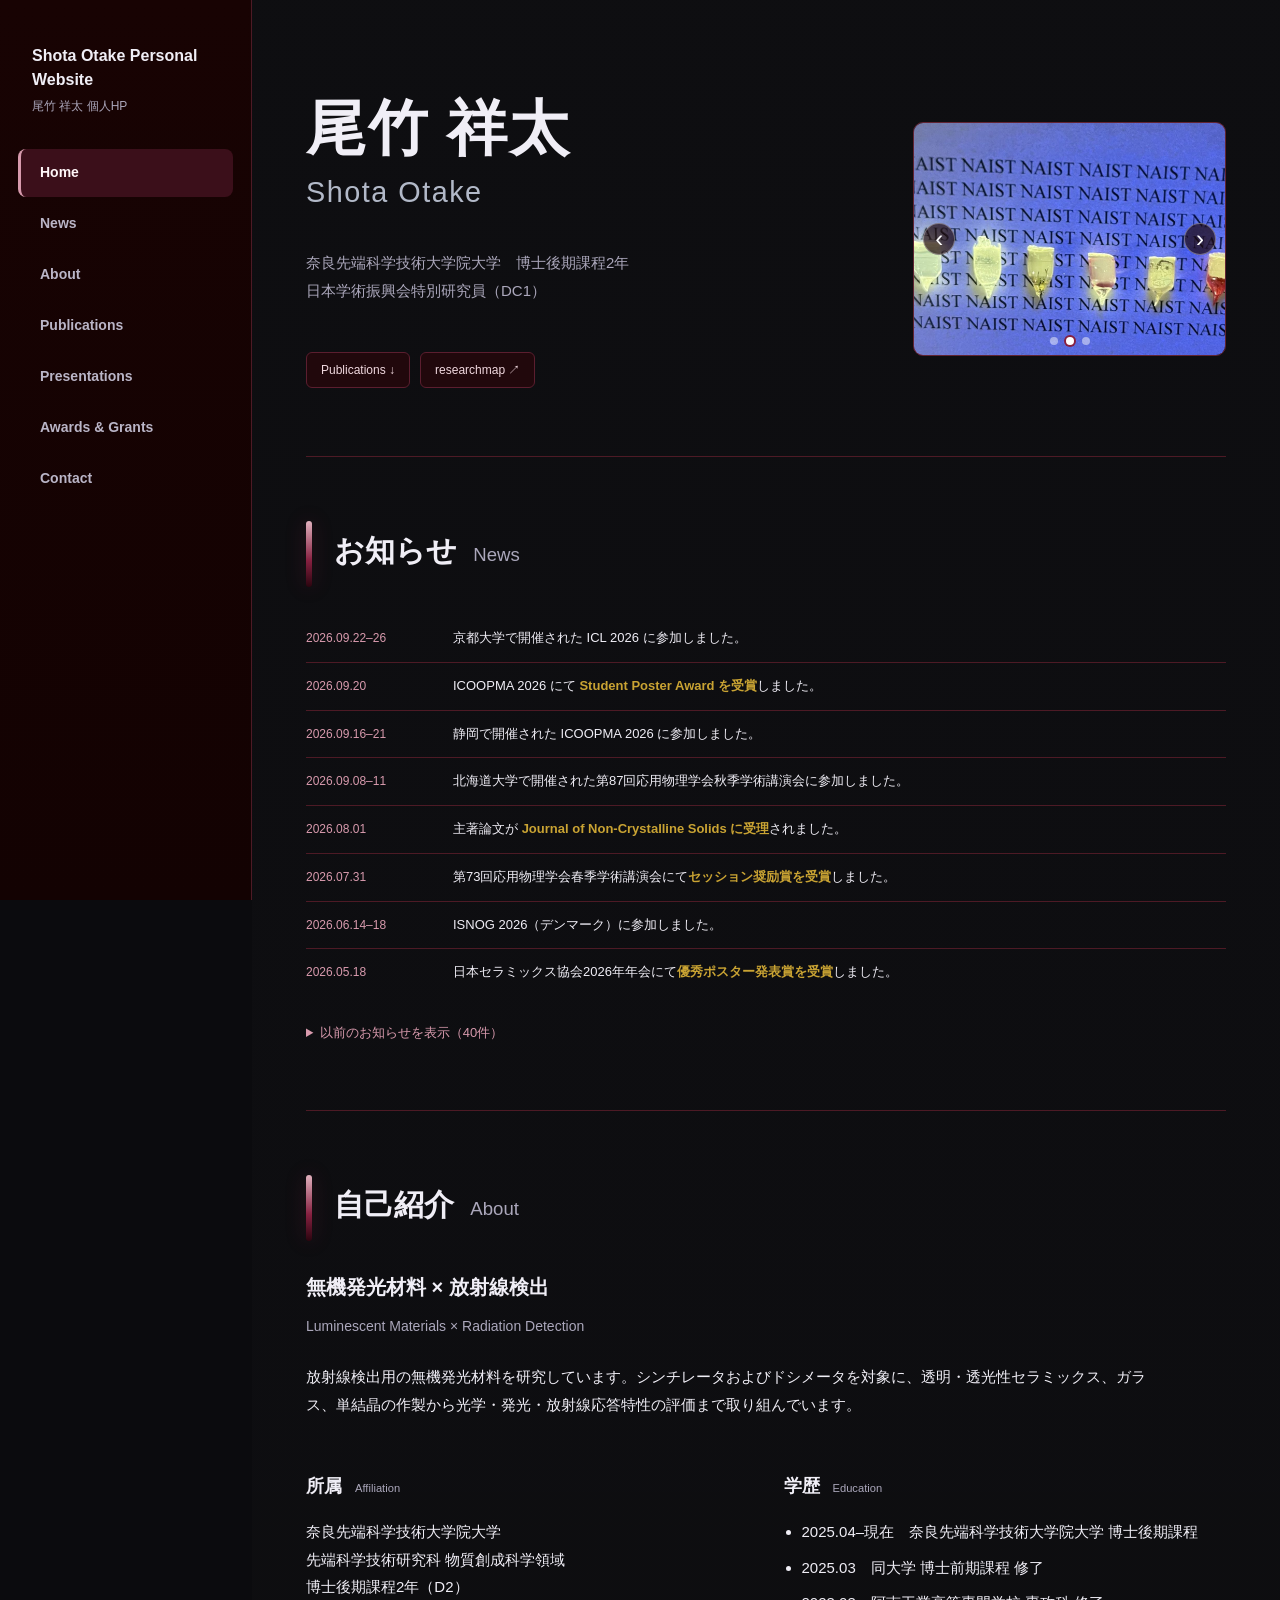
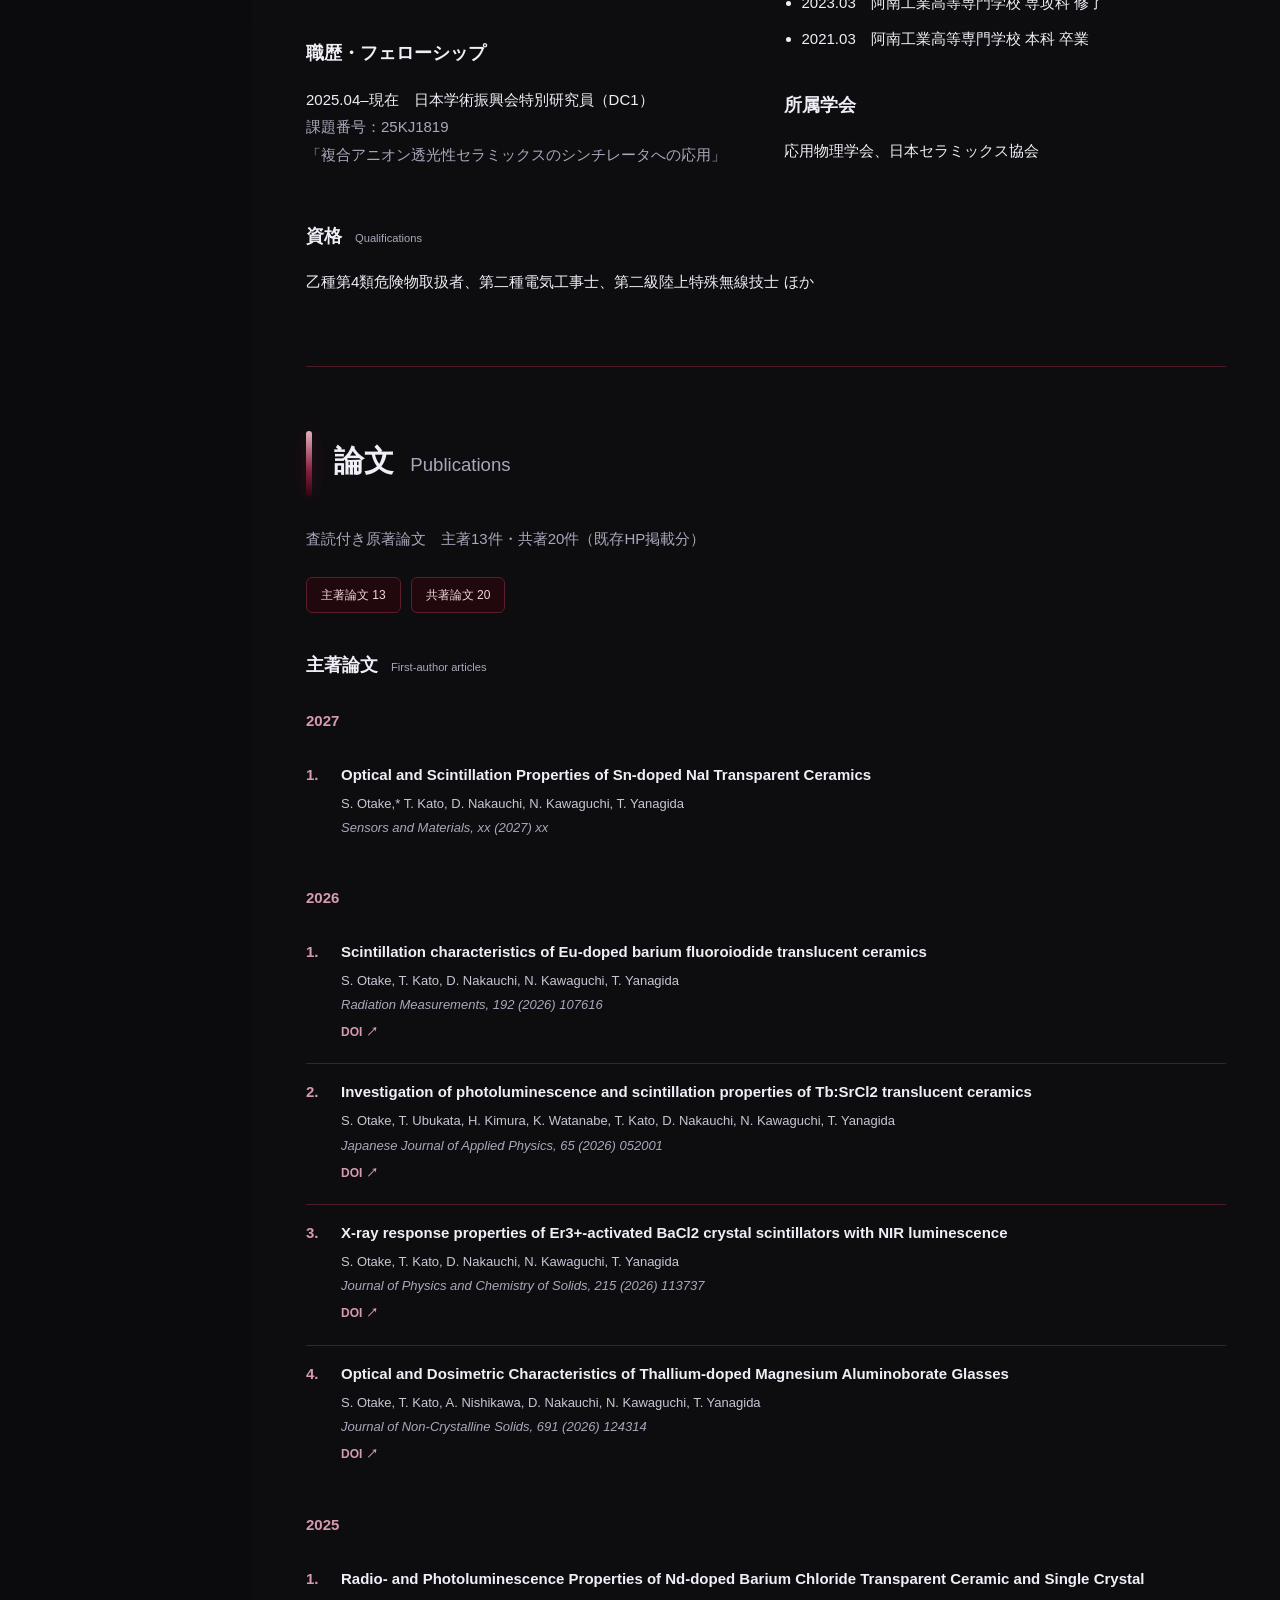
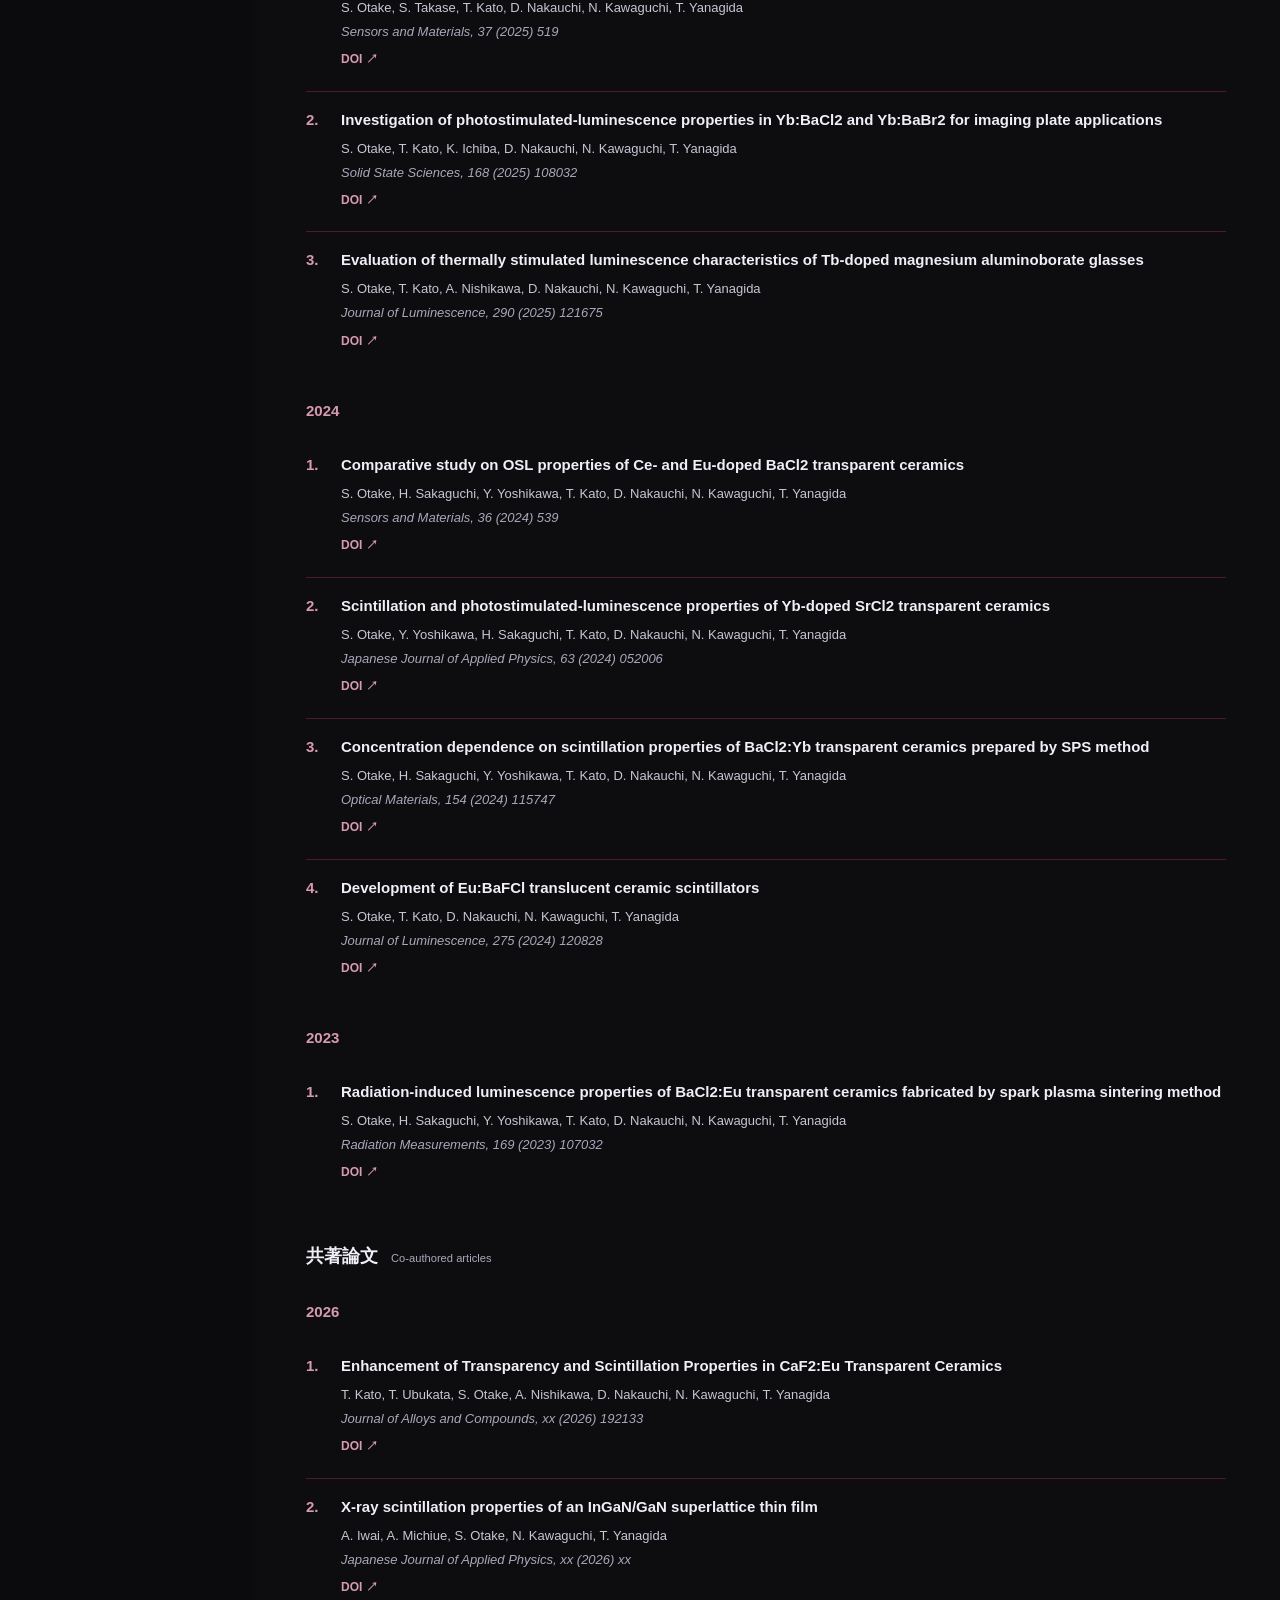
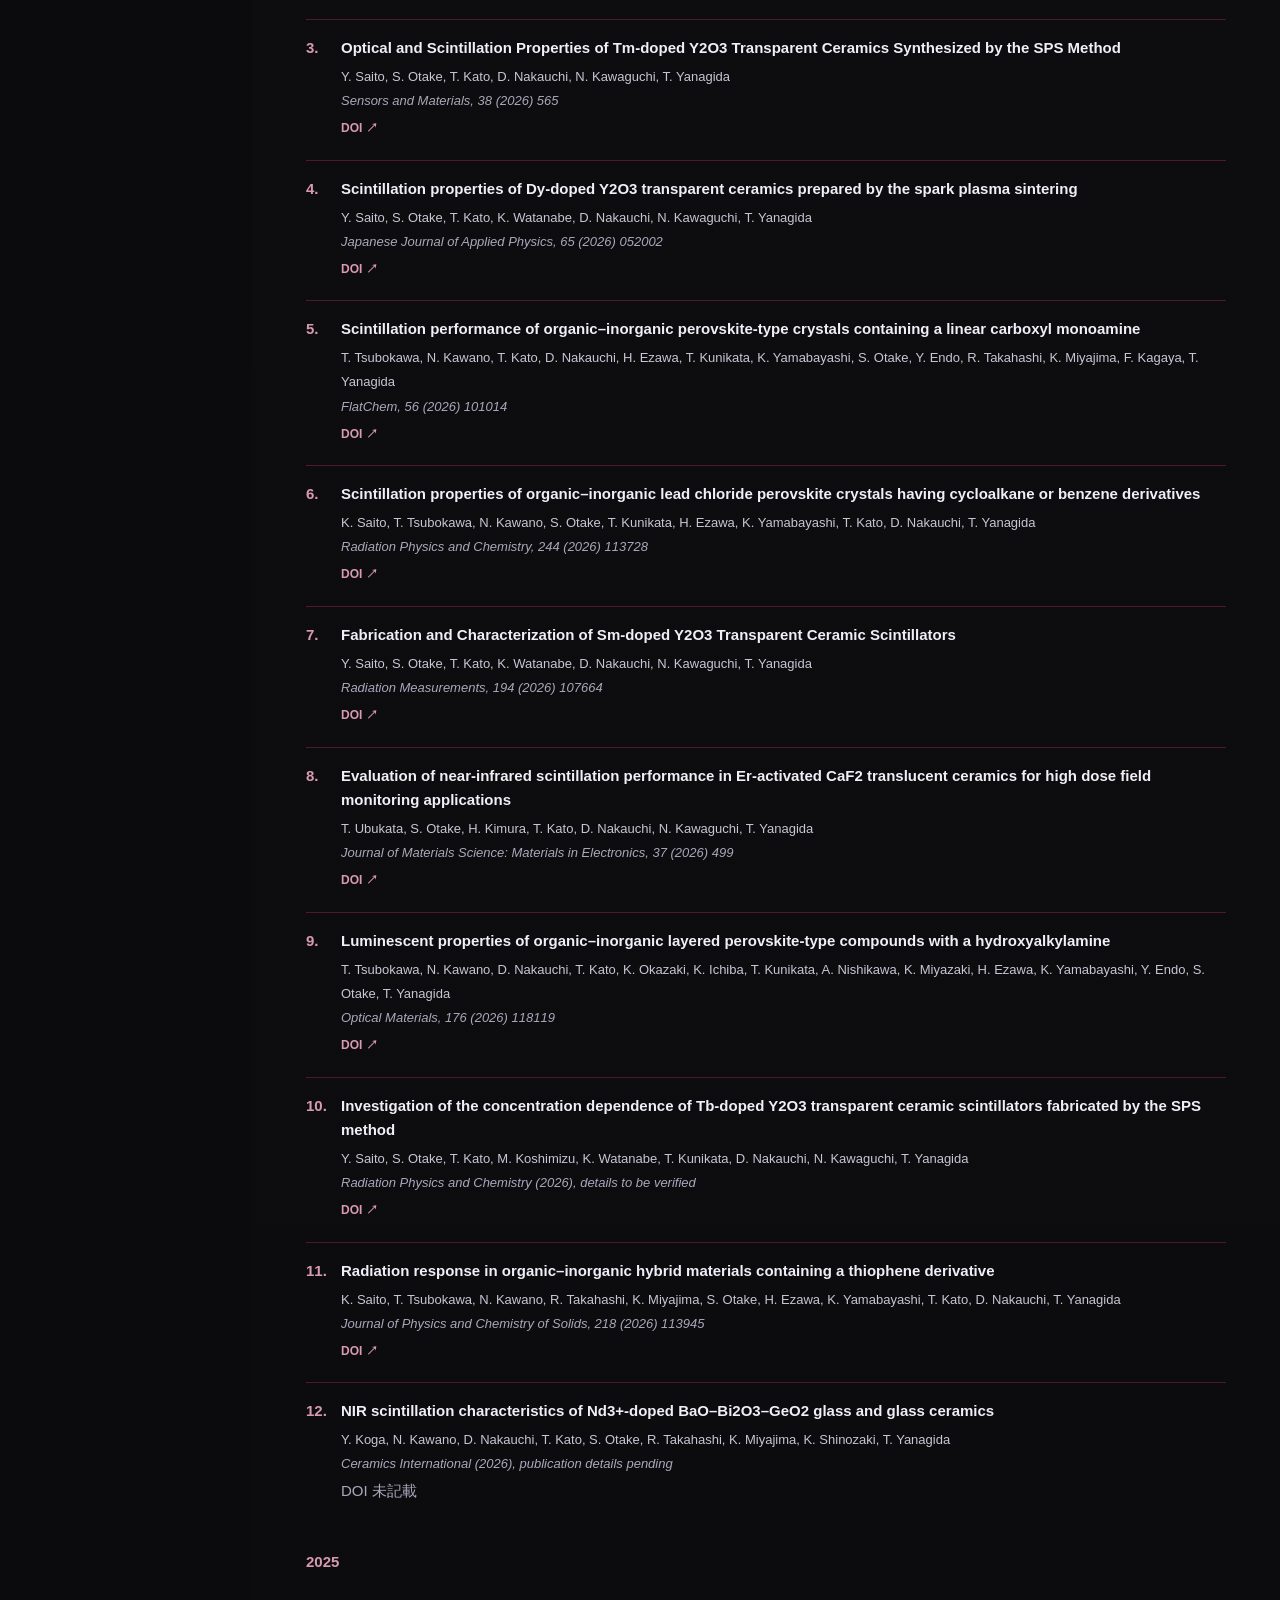
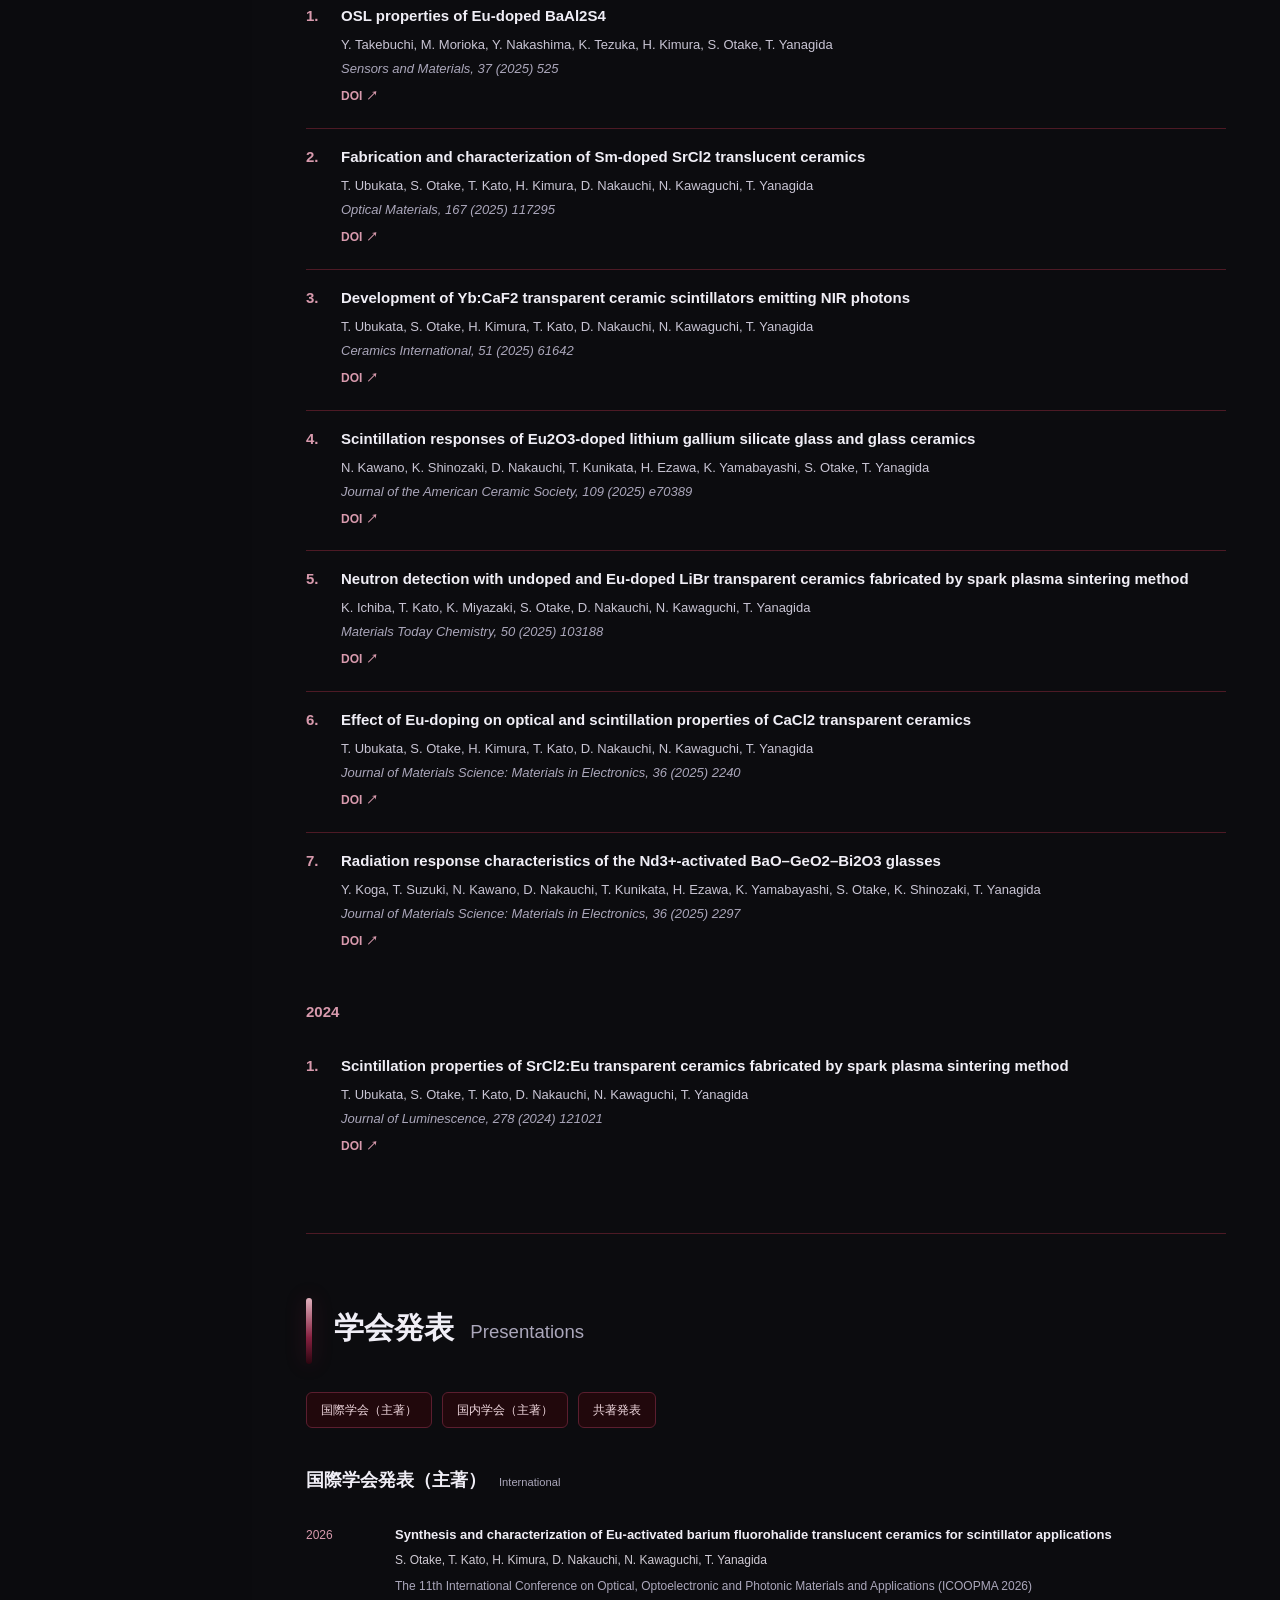
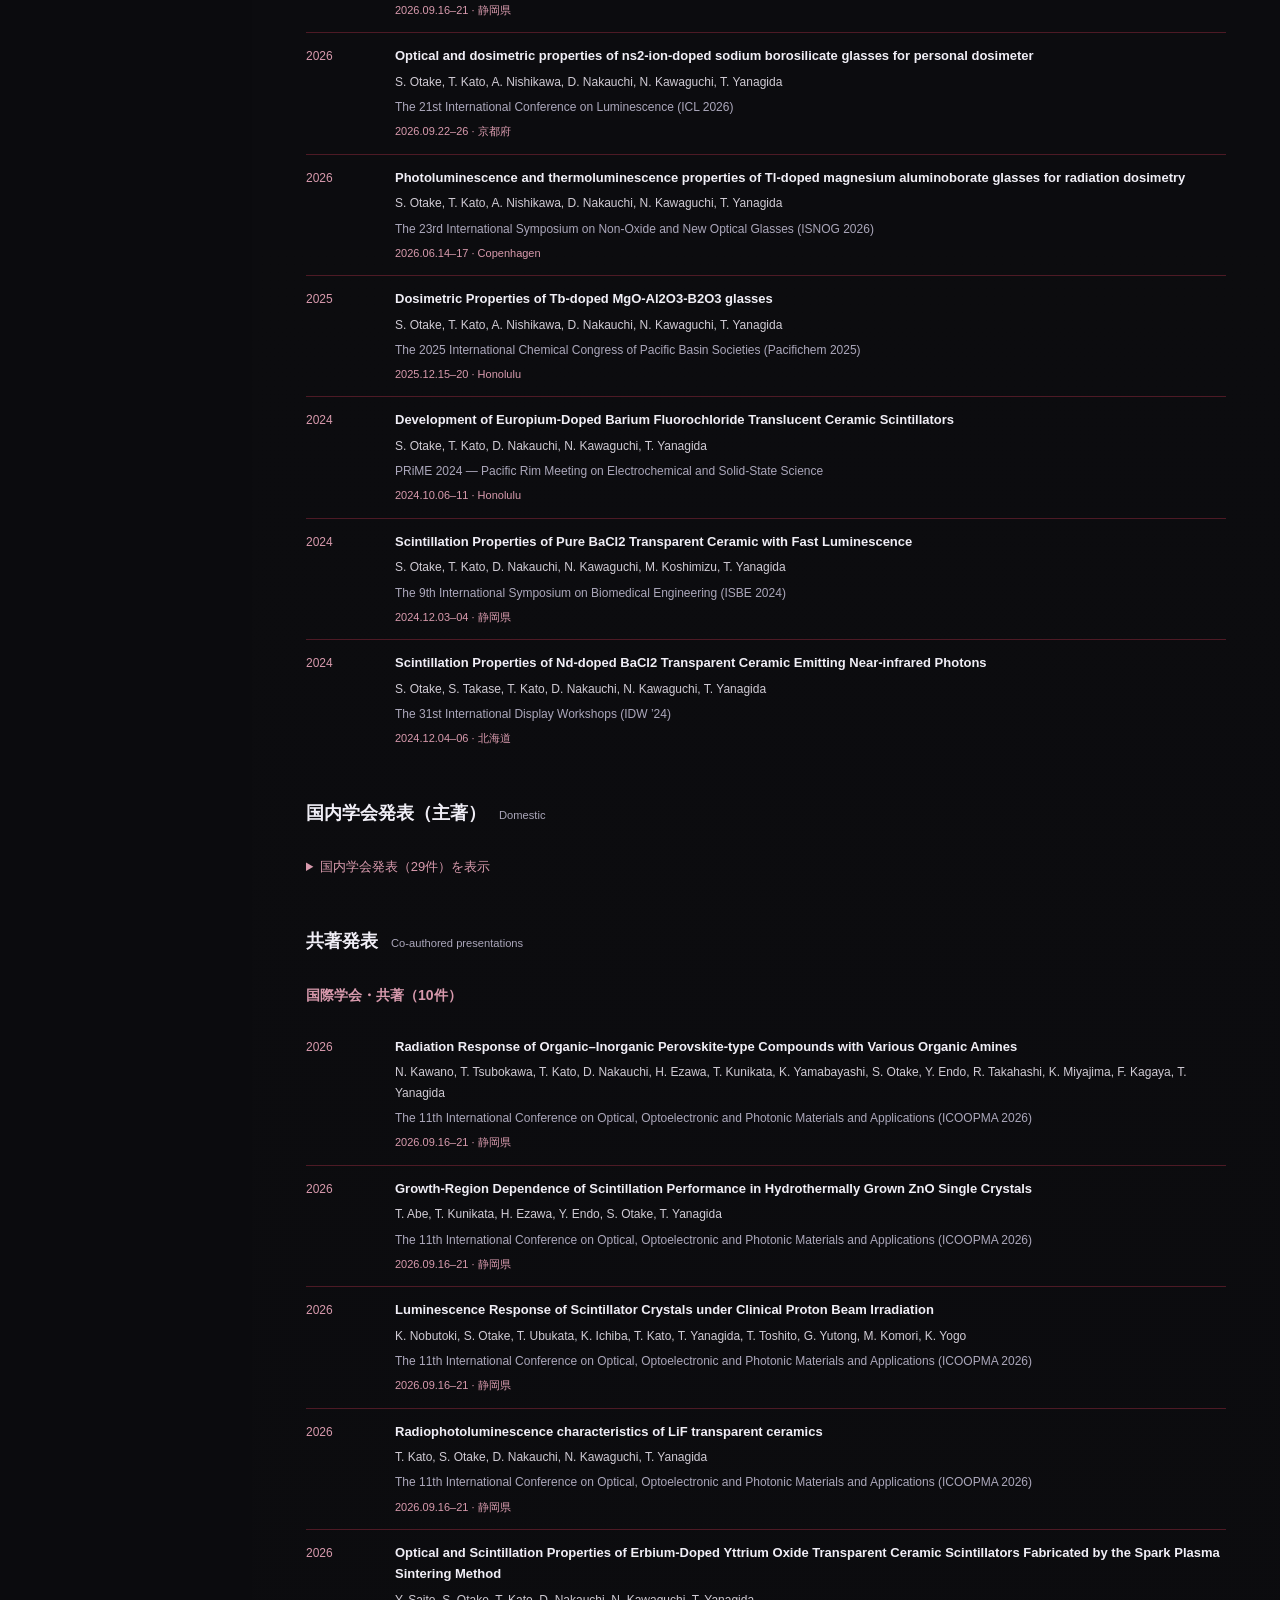
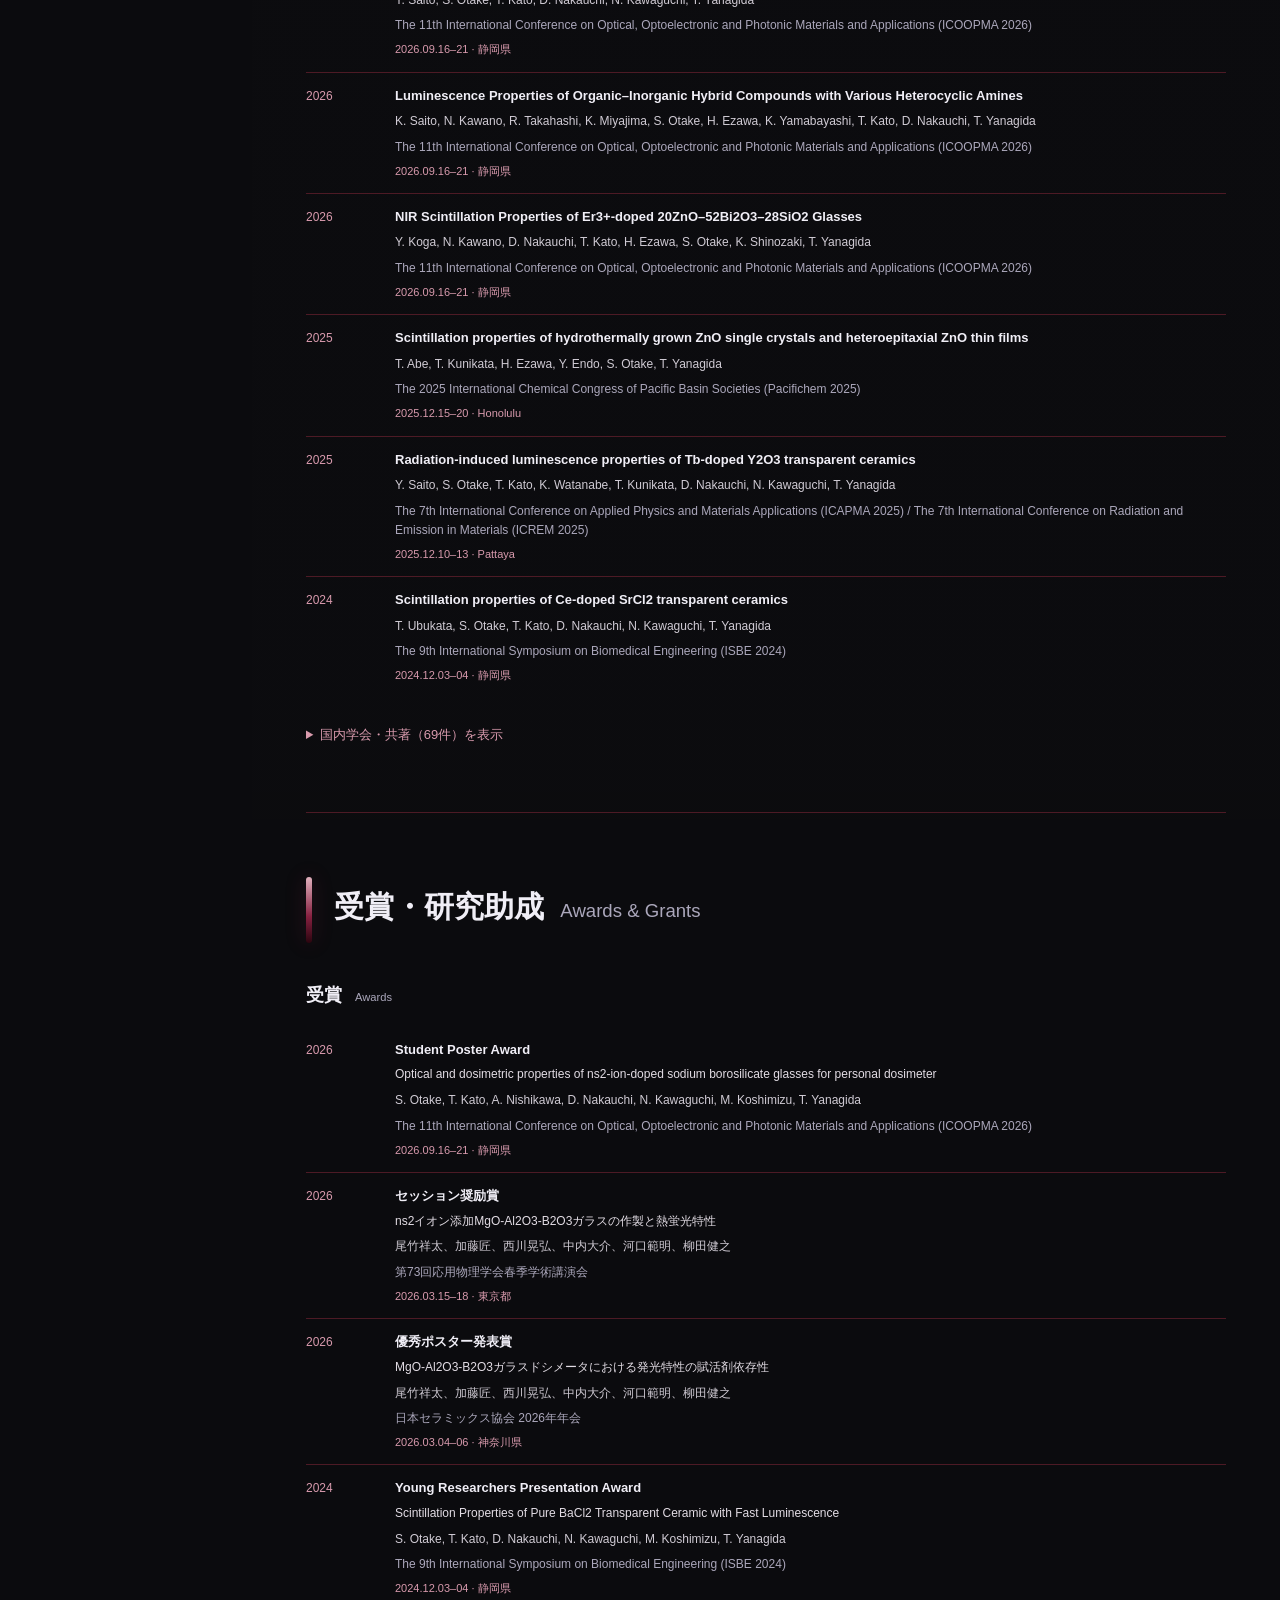
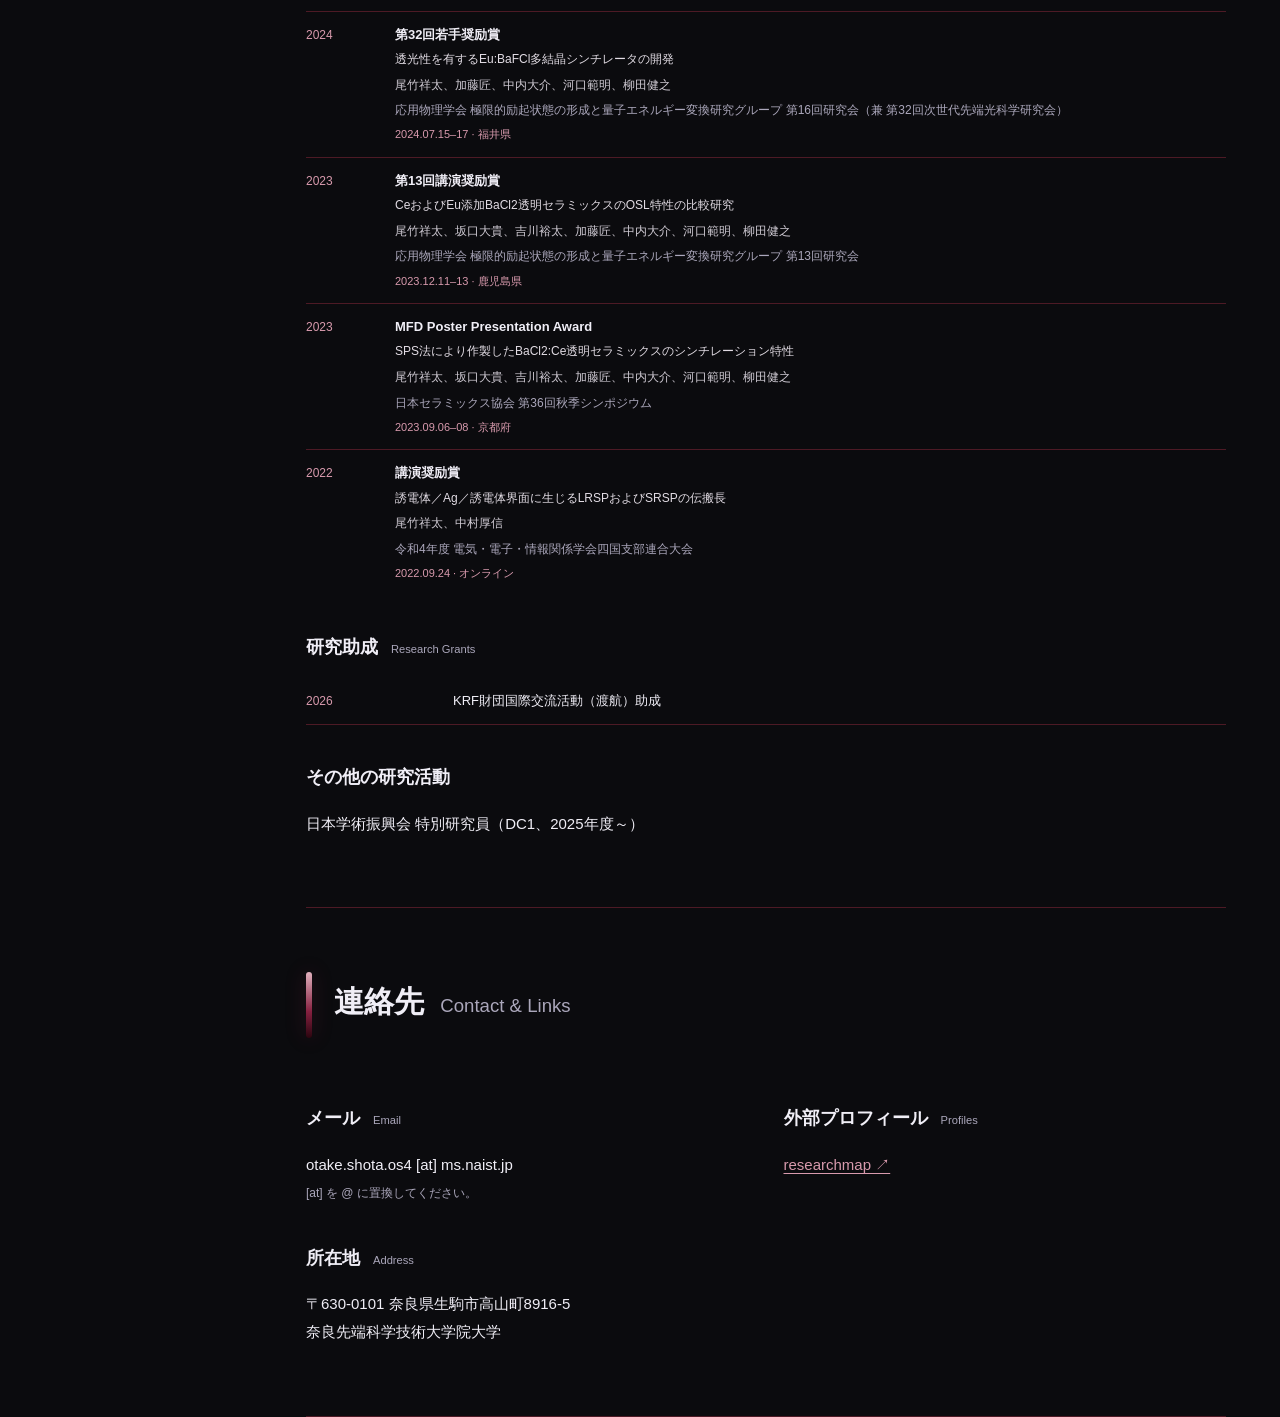
==== index.html @ 60bdd5a5 "Add files via upload" ====
<!DOCTYPE html>
<html lang="ja">
  <head>
    <meta charset="utf-8"/>
    <meta content="width=device-width,initial-scale=1" name="viewport"/>
    <meta content="尾竹祥太 | Shota Otake — radiation detection, scintillators and dosimetric luminescent materials." name="description"/>
    <title>Shota Otake | 尾竹祥太</title>
    <link href="style.css" rel="stylesheet"/>
    <link href="enhancements.css" rel="stylesheet"/>
    <script defer="" src="script.js"></script>
    <script defer="" src="analytics.js"></script>
  </head>
  <body>
    <aside aria-label="サイトナビゲーション" class="sidebar" id="side-menu">
      <a class="side-brand" href="#top"><strong>Shota Otake Personal Website</strong><small>尾竹 祥太 個人HP</small></a>
      <nav aria-label="ページ内メニュー" class="side-nav">
        <a class="active" href="#top">Home</a>
        <a href="#news">News</a>
        <a href="#about">About</a>
        <a href="#publications">Publications</a>
        <a href="#presentations">Presentations</a>
        <a href="#awards">Awards &amp; Grants</a>
        <a href="#contact">Contact</a>
      </nav>
    </aside>
    <header class="mobile-header">
      <a href="#top">Shota Otake Personal Website <span>/ 尾竹 祥太 個人HP</span></a><button aria-controls="side-menu" aria-expanded="false" aria-label="メニューを開閉" id="menu-toggle">☰ Menu</button>
    </header>
    <div class="mobile-backdrop" id="mobile-backdrop">
    </div>
    <div class="page-content">
      <main class="wrap" id="top">
        <section class="hero">
          <h1>
            尾竹 祥太 <span>Shota Otake</span>
          </h1>
          <figure class="hero-image photo-slider" aria-label="発光材料の写真スライドショー">
            <div class="slides">
              <img class="slide is-active" src="images/slide-1.jpg" alt="青色・紫色に発光する試料" loading="eager" fetchpriority="high">
              <img class="slide" src="images/slide-2.jpg" alt="紫外線照射下で発光する複数の試料" loading="lazy">
              <img class="slide" src="images/slide-3.jpg" alt="緑色に発光する試料" loading="lazy">
            </div>
            <button class="slide-arrow slide-prev" type="button" aria-label="前の写真">&#8249;</button>
            <button class="slide-arrow slide-next" type="button" aria-label="次の写真">&#8250;</button>
            <div class="slide-dots" aria-label="写真を選択">
              <button class="slide-dot is-active" type="button" aria-label="写真1を表示" aria-pressed="true"></button>
              <button class="slide-dot" type="button" aria-label="写真2を表示" aria-pressed="false"></button>
              <button class="slide-dot" type="button" aria-label="写真3を表示" aria-pressed="false"></button>
            </div>
          </figure>
          <p class="affiliation">
            奈良先端科学技術大学院大学　博士後期課程2年<br/>日本学術振興会特別研究員（DC1）
          </p>
          <div class="pill-row">
            <a href="#publications">Publications ↓</a><a href="https://researchmap.jp/otake_shota" rel="noopener noreferrer" target="_blank">researchmap ↗</a>
          </div>
        </section>
        <section class="content-section" id="news">
          <div class="section-heading">
            <h2>
              お知らせ <span>News</span>
            </h2>
          </div>
          <ul class="timeline">
            <li>
              <time>2026.09.22–26</time><span>京都大学で開催された ICL 2026 に参加しました。</span>
            </li>
            <li>
              <time>2026.09.20</time><span>ICOOPMA 2026 にて <span class="news-highlight">Student Poster Award を受賞</span>しました。</span>
            </li>
            <li>
              <time>2026.09.16–21</time><span>静岡で開催された ICOOPMA 2026 に参加しました。</span>
            </li>
            <li>
              <time>2026.09.08–11</time><span>北海道大学で開催された第87回応用物理学会秋季学術講演会に参加しました。</span>
            </li>
            <li>
              <time>2026.08.01</time><span>主著論文が <span class="news-highlight">Journal of Non-Crystalline Solids に受理</span>されました。</span>
            </li>
            <li>
              <time>2026.07.31</time><span>第73回応用物理学会春季学術講演会にて<span class="news-highlight">セッション奨励賞を受賞</span>しました。</span>
            </li>
            <li>
              <time>2026.06.14–18</time><span>ISNOG 2026（デンマーク）に参加しました。</span>
            </li>
            <li>
              <time>2026.05.18</time><span>日本セラミックス協会2026年年会にて<span class="news-highlight">優秀ポスター発表賞を受賞</span>しました。</span>
            </li>
          </ul>
          <details class="archive">
            <summary>
              以前のお知らせを表示（40件）
            </summary>
            <ul class="timeline">
              <li>
                <time>2026.04.07</time><span>主著論文が <span class="news-highlight">Journal of Physics and Chemistry of Solids に受理</span>されました。</span>
              </li>
              <li>
                <time>2026.03.26</time><span><span class="news-highlight">KRF財団国際交流活動（渡航）助成に採択</span>されました。</span>
              </li>
              <li>
                <time>2026.03.15–18</time><span>第73回応用物理学会春季学術講演会に参加しました。</span>
              </li>
              <li>
                <time>2026.03.04–06</time><span>日本セラミックス協会2026年年会に参加しました。</span>
              </li>
              <li>
                <time>2026.02.12</time><span>主著論文が <span class="news-highlight">Japanese Journal of Applied Physics に受理</span>されました。</span>
              </li>
              <li>
                <time>2026.01.13–15</time><span>量子エネルギー変換研究会第5回研究会に参加しました。</span>
              </li>
              <li>
                <time>2026.01.09</time><span>主著論文が <span class="news-highlight">Radiation Measurements に受理</span>されました。</span>
              </li>
              <li>
                <time>2025.12.15–20</time><span>Pacifichem 2025（ホノルル）に参加しました。</span>
              </li>
              <li>
                <time>2025.11.27–28</time><span>量子エネルギー変換研究会第4回研究会に参加しました。</span>
              </li>
              <li>
                <time>2025.11.25</time><span>主著論文が <span class="news-highlight">Journal of Luminescence に受理</span>されました。</span>
              </li>
              <li>
                <time>2025.11.11</time><span>共著論文が <span class="news-highlight">Materials Today Chemistry に受理</span>されました。</span>
              </li>
              <li>
                <time>2025.10.15–17</time><span>分子科学研究所 UVSOR にて共同研究を行いました。</span>
              </li>
              <li>
                <time>2025.09.17–19</time><span>日本セラミックス協会第38回秋季シンポジウムに参加しました。</span>
              </li>
              <li>
                <time>2025.09.15–16</time><span>量子エネルギー変換研究会第3回研究会に参加しました。</span>
              </li>
              <li>
                <time>2025.09.07–09</time><span>第86回応用物理学会秋季学術講演会に参加しました。</span>
              </li>
              <li>
                <time>2025.07.18</time><span>主著論文が <span class="news-highlight">Solid State Sciences に受理</span>されました。</span>
              </li>
              <li>
                <time>2025.07.05</time><span>JSPS特別研究員DCフレンドシップミーティングに参加しました。</span>
              </li>
              <li>
                <time>2025.06.23–24</time><span>九州大学伊都キャンパスにて共同研究を行いました。</span>
              </li>
              <li>
                <time>2025.04.01</time><span>日本学術振興会特別研究員（DC1）として研究を開始しました。</span>
              </li>
              <li>
                <time>2025.03.14–17</time><span>第72回応用物理学会春季学術講演会に参加しました。</span>
              </li>
              <li>
                <time>2025.03.11–12</time><span>日本セラミックス協会 MFD研究会に参加しました。</span>
              </li>
              <li>
                <time>2025.03.05–07</time><span>日本セラミックス協会2025年年会に参加しました。</span>
              </li>
              <li>
                <time>2024.12.25</time><span>主著論文が <span class="news-highlight">Sensors and Materials に受理</span>されました。</span>
              </li>
              <li>
                <time>2024.12.14–15</time><span>第16回 International Workshop on Ionizing Radiation Monitoring に参加しました。</span>
              </li>
              <li>
                <time>2024.12.04–07</time><span>International Display Workshops 2024 に参加しました。</span>
              </li>
              <li>
                <time>2024.12.03–04</time><span>ISBE 2024 にて <span class="news-highlight">Young Researchers Presentation Award を受賞</span>しました。</span>
              </li>
              <li>
                <time>2024.10.06–11</time><span>PRiME 2024（ホノルル）に参加しました。</span>
              </li>
              <li>
                <time>2024.09.27</time><span>日本学術振興会特別研究員（DC1）の採用内定を受けました。</span>
              </li>
              <li>
                <time>2024.09.12</time><span>日本セラミックス協会第37回秋季シンポジウムに参加しました。</span>
              </li>
              <li>
                <time>2024.08.06</time><span>主著論文が <span class="news-highlight">Journal of Luminescence に受理</span>されました。</span>
              </li>
              <li>
                <time>2024.07.15–17</time><span>第32回次世代先端光科学研究会にて<span class="news-highlight">若手奨励賞を受賞</span>しました。</span>
              </li>
              <li>
                <time>2024.06.26</time><span>主著論文が <span class="news-highlight">Optical Materials に受理</span>されました。</span>
              </li>
              <li>
                <time>2024.05.30</time><span>主著論文が <span class="news-highlight">Japanese Journal of Applied Physics に受理</span>されました。</span>
              </li>
              <li>
                <time>2024.03.27–29</time><span>日本セラミックス協会MFD研究会に参加しました。</span>
              </li>
              <li>
                <time>2024.03.18–20</time><span>分子科学研究所UVSORにて外部実験を行いました。</span>
              </li>
              <li>
                <time>2024.03.14–16</time><span>日本セラミックス協会2024年年会に参加しました。</span>
              </li>
              <li>
                <time>2024.02.08–09</time><span>第14回量子エネルギー変換研究会に参加しました。</span>
              </li>
              <li>
                <time>2024.01.26</time><span>主著論文が <span class="news-highlight">Sensors and Materials に受理</span>されました。</span>
              </li>
              <li>
                <time>2023.12.11–13</time><span>第13回研究会にて<span class="news-highlight">講演奨励賞を受賞</span>しました。</span>
              </li>
              <li>
                <time>2023.09.06–08</time><span><span class="news-highlight">MFD Poster Presentation Award を受賞</span>しました。</span>
              </li>
            </ul>
          </details>
        </section>
        <section class="content-section" id="about">
          <div class="section-heading">
            <h2>
              自己紹介 <span>About</span>
            </h2>
          </div>
          <p class="hero-theme">
            無機発光材料 × 放射線検出<br/><span>Luminescent Materials × Radiation Detection</span>
          </p>
          <p>
            放射線検出用の無機発光材料を研究しています。シンチレータおよびドシメータを対象に、透明・透光性セラミックス、ガラス、単結晶の作製から光学・発光・放射線応答特性の評価まで取り組んでいます。
          </p>
          <div class="columns">
            <div>
              <h3>
                所属 <span>Affiliation</span>
              </h3>
              <p>
                奈良先端科学技術大学院大学<br/>先端科学技術研究科 物質創成科学領域<br/>博士後期課程2年（D2）
              </p>
              <h3>
                職歴・フェローシップ
              </h3>
              <p>
                2025.04–現在　日本学術振興会特別研究員（DC1）<br/><span class="muted">課題番号：25KJ1819<br/>「複合アニオン透光性セラミックスのシンチレータへの応用」</span>
              </p>
            </div>
            <div>
              <h3>
                学歴 <span>Education</span>
              </h3>
              <ul class="clean-list">
                <li>
                  2025.04–現在　奈良先端科学技術大学院大学 博士後期課程
                </li>
                <li>
                  2025.03　同大学 博士前期課程 修了
                </li>
                <li>
                  2023.03　阿南工業高等専門学校 専攻科 修了
                </li>
                <li>
                  2021.03　阿南工業高等専門学校 本科 卒業
                </li>
              </ul>
              <h3>
                所属学会
              </h3>
              <p>
                応用物理学会、日本セラミックス協会
              </p>
            </div>
          </div>
          <h3>
            資格 <span>Qualifications</span>
          </h3>
          <p>
            乙種第4類危険物取扱者、第二種電気工事士、第二級陸上特殊無線技士 ほか
          </p>
        </section>
        <section class="content-section" id="publications">
          <div class="section-heading">
            <h2>
              論文 <span>Publications</span>
            </h2>
          </div>
          <p class="lead">
            査読付き原著論文　主著<span data-count-for="#first-author > ol.papers > li">13</span>件・共著<span data-count-for="#co-author > ol.papers > li">20</span>件（既存HP掲載分）
          </p>
          <div class="subnav">
            <a href="#first-author">主著論文 <span data-count-for="#first-author > ol.papers > li">13</span></a><a href="#co-author">共著論文 <span data-count-for="#co-author > ol.papers > li">20</span></a>
          </div>
          <div id="first-author">
            <h3>
              主著論文 <span>First-author articles</span>
            </h3>

            <!-- 新しい主著論文は新しい年を上に追加（同じ年なら既存のol.papersの先頭にli追加） -->
            <h4 class="year">2027</h4>
            <ol class="papers">
              <li>
                <div class="paper-title">Optical and Scintillation Properties of Sn-doped NaI Transparent Ceramics</div>
                <div class="authors">S. Otake,* T. Kato, D. Nakauchi, N. Kawaguchi, T. Yanagida</div>
                <div class="journal">Sensors and Materials, xx (2027) xx</div>
                <!-- DOIが発行されたら次の例に従ってリンクを追加 -->
                <!-- <a href="https://doi.org/DOIを入力" target="_blank" rel="noopener noreferrer">DOI ↗</a> -->
              </li>
            </ol>
            <h4 class="year">
              2026
            </h4>
            <ol class="papers">
              <li>
                <div class="paper-title">
                  Scintillation characteristics of Eu-doped barium fluoroiodide translucent ceramics
                </div>
                <div class="authors">
                  S. Otake, T. Kato, D. Nakauchi, N. Kawaguchi, T. Yanagida
                </div>
                <div class="journal">
                  Radiation Measurements, 192 (2026) 107616
                </div>
                <a href="https://doi.org/10.1016/j.radmeas.2026.107616" rel="noopener noreferrer" target="_blank">DOI ↗</a>
              </li>
              <li>
                <div class="paper-title">
                  Investigation of photoluminescence and scintillation properties of Tb:SrCl2 translucent ceramics
                </div>
                <div class="authors">
                  S. Otake, T. Ubukata, H. Kimura, K. Watanabe, T. Kato, D. Nakauchi, N. Kawaguchi, T. Yanagida
                </div>
                <div class="journal">
                  Japanese Journal of Applied Physics, 65 (2026) 052001
                </div>
                <a href="https://doi.org/10.35848/1347-4065/ae4553" rel="noopener noreferrer" target="_blank">DOI ↗</a>
              </li>
              <li>
                <div class="paper-title">
                  X-ray response properties of Er3+-activated BaCl2 crystal scintillators with NIR luminescence
                </div>
                <div class="authors">
                  S. Otake, T. Kato, D. Nakauchi, N. Kawaguchi, T. Yanagida
                </div>
                <div class="journal">
                  Journal of Physics and Chemistry of Solids, 215 (2026) 113737
                </div>
                <a href="https://doi.org/10.1016/j.jpcs.2026.113737" rel="noopener noreferrer" target="_blank">DOI ↗</a>
              </li>
              <li>
                <div class="paper-title">
                  Optical and Dosimetric Characteristics of Thallium-doped Magnesium Aluminoborate Glasses
                </div>
                <div class="authors">
                  S. Otake, T. Kato, A. Nishikawa, D. Nakauchi, N. Kawaguchi, T. Yanagida
                </div>
                <div class="journal">
                  Journal of Non-Crystalline Solids, 691 (2026) 124314
                </div>
                <a href="https://doi.org/10.1016/j.jnoncrysol.2026.124314" rel="noopener noreferrer" target="_blank">DOI ↗</a>
              </li>
            </ol>
            <h4 class="year">
              2025
            </h4>
            <ol class="papers">
              <li>
                <div class="paper-title">
                  Radio- and Photoluminescence Properties of Nd-doped Barium Chloride Transparent Ceramic and Single Crystal
                </div>
                <div class="authors">
                  S. Otake, S. Takase, T. Kato, D. Nakauchi, N. Kawaguchi, T. Yanagida
                </div>
                <div class="journal">
                  Sensors and Materials, 37 (2025) 519
                </div>
                <a href="https://doi.org/10.18494/SAM5433" rel="noopener noreferrer" target="_blank">DOI ↗</a>
              </li>
              <li>
                <div class="paper-title">
                  Investigation of photostimulated-luminescence properties in Yb:BaCl2 and Yb:BaBr2 for imaging plate applications
                </div>
                <div class="authors">
                  S. Otake, T. Kato, K. Ichiba, D. Nakauchi, N. Kawaguchi, T. Yanagida
                </div>
                <div class="journal">
                  Solid State Sciences, 168 (2025) 108032
                </div>
                <a href="https://doi.org/10.1016/j.solidstatesciences.2025.108032" rel="noopener noreferrer" target="_blank">DOI ↗</a>
              </li>
              <li>
                <div class="paper-title">
                  Evaluation of thermally stimulated luminescence characteristics of Tb-doped magnesium aluminoborate glasses
                </div>
                <div class="authors">
                  S. Otake, T. Kato, A. Nishikawa, D. Nakauchi, N. Kawaguchi, T. Yanagida
                </div>
                <div class="journal">
                  Journal of Luminescence, 290 (2025) 121675
                </div>
                <a href="https://doi.org/10.1016/j.jlumin.2025.121675" rel="noopener noreferrer" target="_blank">DOI ↗</a>
              </li>
            </ol>
            <h4 class="year">
              2024
            </h4>
            <ol class="papers">
              <li>
                <div class="paper-title">
                  Comparative study on OSL properties of Ce- and Eu-doped BaCl2 transparent ceramics
                </div>
                <div class="authors">
                  S. Otake, H. Sakaguchi, Y. Yoshikawa, T. Kato, D. Nakauchi, N. Kawaguchi, T. Yanagida
                </div>
                <div class="journal">
                  Sensors and Materials, 36 (2024) 539
                </div>
                <a href="https://doi.org/10.18494/SAM4759" rel="noopener noreferrer" target="_blank">DOI ↗</a>
              </li>
              <li>
                <div class="paper-title">
                  Scintillation and photostimulated-luminescence properties of Yb-doped SrCl2 transparent ceramics
                </div>
                <div class="authors">
                  S. Otake, Y. Yoshikawa, H. Sakaguchi, T. Kato, D. Nakauchi, N. Kawaguchi, T. Yanagida
                </div>
                <div class="journal">
                  Japanese Journal of Applied Physics, 63 (2024) 052006
                </div>
                <a href="https://doi.org/10.35848/1347-4065/ad41ae" rel="noopener noreferrer" target="_blank">DOI ↗</a>
              </li>
              <li>
                <div class="paper-title">
                  Concentration dependence on scintillation properties of BaCl2:Yb transparent ceramics prepared by SPS method
                </div>
                <div class="authors">
                  S. Otake, H. Sakaguchi, Y. Yoshikawa, T. Kato, D. Nakauchi, N. Kawaguchi, T. Yanagida
                </div>
                <div class="journal">
                  Optical Materials, 154 (2024) 115747
                </div>
                <a href="https://doi.org/10.1016/j.optmat.2024.115747" rel="noopener noreferrer" target="_blank">DOI ↗</a>
              </li>
              <li>
                <div class="paper-title">
                  Development of Eu:BaFCl translucent ceramic scintillators
                </div>
                <div class="authors">
                  S. Otake, T. Kato, D. Nakauchi, N. Kawaguchi, T. Yanagida
                </div>
                <div class="journal">
                  Journal of Luminescence, 275 (2024) 120828
                </div>
                <a href="https://doi.org/10.1016/j.jlumin.2024.120828" rel="noopener noreferrer" target="_blank">DOI ↗</a>
              </li>
            </ol>
            <h4 class="year">
              2023
            </h4>
            <ol class="papers">
              <li>
                <div class="paper-title">
                  Radiation-induced luminescence properties of BaCl2:Eu transparent ceramics fabricated by spark plasma sintering method
                </div>
                <div class="authors">
                  S. Otake, H. Sakaguchi, Y. Yoshikawa, T. Kato, D. Nakauchi, N. Kawaguchi, T. Yanagida
                </div>
                <div class="journal">
                  Radiation Measurements, 169 (2023) 107032
                </div>
                <a href="https://doi.org/10.1016/j.radmeas.2023.107032" rel="noopener noreferrer" target="_blank">DOI ↗</a>
              </li>
            </ol>
          </div>
          <div id="co-author">
            <h3>
              共著論文 <span>Co-authored articles</span>
            </h3>
            <h4 class="year">
              2026
            </h4>
            <ol class="papers">

              <!-- 新しい共著論文は、この2026年の一覧の先頭に<li>…</li>を追加してください。 -->
              <!-- 2026-11: Journal of Alloys and Compounds（CaF2:Eu） -->
              <li>
                <div class="paper-title">Enhancement of Transparency and Scintillation Properties in CaF2:Eu Transparent Ceramics</div>
                <div class="authors">T. Kato, T. Ubukata, S. Otake, A. Nishikawa, D. Nakauchi, N. Kawaguchi, T. Yanagida</div>
                <div class="journal">Journal of Alloys and Compounds, xx (2026) 192133</div>
                <a href="https://doi.org/10.1016/j.jallcom.2026.192133" rel="noopener noreferrer" target="_blank">DOI ↗</a>
              </li>
              <li>
                <div class="paper-title">X-ray scintillation properties of an InGaN/GaN superlattice thin film</div>
                <div class="authors">A. Iwai, A. Michiue, S. Otake, N. Kawaguchi, T. Yanagida</div>
                <div class="journal">Japanese Journal of Applied Physics, xx (2026) xx</div>
                <a href="https://doi.org/10.35848/1347-4065/aeb997" rel="noopener noreferrer" target="_blank">DOI ↗</a>
              </li>
              <li>
                <div class="paper-title">
                  Optical and Scintillation Properties of Tm-doped Y2O3 Transparent Ceramics Synthesized by the SPS Method
                </div>
                <div class="authors">
                  Y. Saito, S. Otake, T. Kato, D. Nakauchi, N. Kawaguchi, T. Yanagida
                </div>
                <div class="journal">
                  Sensors and Materials, 38 (2026) 565
                </div>
                <a href="https://doi.org/10.18494/SAM6023" rel="noopener noreferrer" target="_blank">DOI ↗</a>
              </li>
              <li>
                <div class="paper-title">
                  Scintillation properties of Dy-doped Y2O3 transparent ceramics prepared by the spark plasma sintering
                </div>
                <div class="authors">
                  Y. Saito, S. Otake, T. Kato, K. Watanabe, D. Nakauchi, N. Kawaguchi, T. Yanagida
                </div>
                <div class="journal">
                  Japanese Journal of Applied Physics, 65 (2026) 052002
                </div>
                <a href="https://doi.org/10.35848/1347-4065/ae4554" rel="noopener noreferrer" target="_blank">DOI ↗</a>
              </li>
              <li>
                <div class="paper-title">
                  Scintillation performance of organic–inorganic perovskite-type crystals containing a linear carboxyl monoamine
                </div>
                <div class="authors">
                  T. Tsubokawa, N. Kawano, T. Kato, D. Nakauchi, H. Ezawa, T. Kunikata, K. Yamabayashi, S. Otake, Y. Endo, R. Takahashi, K. Miyajima, F. Kagaya, T. Yanagida
                </div>
                <div class="journal">
                  FlatChem, 56 (2026) 101014
                </div>
                <a href="https://doi.org/10.1016/j.flatc.2026.101014" rel="noopener noreferrer" target="_blank">DOI ↗</a>
              </li>
              <li>
                <div class="paper-title">
                  Scintillation properties of organic–inorganic lead chloride perovskite crystals having cycloalkane or benzene derivatives
                </div>
                <div class="authors">
                  K. Saito, T. Tsubokawa, N. Kawano, S. Otake, T. Kunikata, H. Ezawa, K. Yamabayashi, T. Kato, D. Nakauchi, T. Yanagida
                </div>
                <div class="journal">
                  Radiation Physics and Chemistry, 244 (2026) 113728
                </div>
                <a href="https://doi.org/10.1016/j.radphyschem.2026.113728" rel="noopener noreferrer" target="_blank">DOI ↗</a>
              </li>
              <li>
                <div class="paper-title">
                  Fabrication and Characterization of Sm-doped Y2O3 Transparent Ceramic Scintillators
                </div>
                <div class="authors">
                  Y. Saito, S. Otake, T. Kato, K. Watanabe, D. Nakauchi, N. Kawaguchi, T. Yanagida
                </div>
                <div class="journal">
                  Radiation Measurements, 194 (2026) 107664
                </div>
                <a href="https://doi.org/10.1016/j.radmeas.2026.107664" rel="noopener noreferrer" target="_blank">DOI ↗</a>
              </li>
              <li>
                <div class="paper-title">
                  Evaluation of near-infrared scintillation performance in Er-activated CaF2 translucent ceramics for high dose field monitoring applications
                </div>
                <div class="authors">
                  T. Ubukata, S. Otake, H. Kimura, T. Kato, D. Nakauchi, N. Kawaguchi, T. Yanagida
                </div>
                <div class="journal">
                  Journal of Materials Science: Materials in Electronics, 37 (2026) 499
                </div>
                <a href="https://doi.org/10.1007/s10854-026-16929-2" rel="noopener noreferrer" target="_blank">DOI ↗</a>
              </li>
              <li>
                <div class="paper-title">
                  Luminescent properties of organic–inorganic layered perovskite-type compounds with a hydroxyalkylamine
                </div>
                <div class="authors">
                  T. Tsubokawa, N. Kawano, D. Nakauchi, T. Kato, K. Okazaki, K. Ichiba, T. Kunikata, A. Nishikawa, K. Miyazaki, H. Ezawa, K. Yamabayashi, Y. Endo, S. Otake, T. Yanagida
                </div>
                <div class="journal">
                  Optical Materials, 176 (2026) 118119
                </div>
                <a href="https://doi.org/10.1016/j.optmat.2026.118119" rel="noopener noreferrer" target="_blank">DOI ↗</a>
              </li>
              <li>
                <div class="paper-title">
                  Investigation of the concentration dependence of Tb-doped Y2O3 transparent ceramic scintillators fabricated by the SPS method
                </div>
                <div class="authors">
                  Y. Saito, S. Otake, T. Kato, M. Koshimizu, K. Watanabe, T. Kunikata, D. Nakauchi, N. Kawaguchi, T. Yanagida
                </div>
                <div class="journal">
                  Radiation Physics and Chemistry (2026), details to be verified
                </div>
                <a href="https://doi.org/10.1016/j.radphyschem.2026.114062" rel="noopener noreferrer" target="_blank">DOI ↗</a>
              </li>
              <li>
                <div class="paper-title">
                  Radiation response in organic–inorganic hybrid materials containing a thiophene derivative
                </div>
                <div class="authors">
                  K. Saito, T. Tsubokawa, N. Kawano, R. Takahashi, K. Miyajima, S. Otake, H. Ezawa, K. Yamabayashi, T. Kato, D. Nakauchi, T. Yanagida
                </div>
                <div class="journal">
                  Journal of Physics and Chemistry of Solids, 218 (2026) 113945
                </div>
                <a href="https://doi.org/10.1016/j.jpcs.2026.113945" rel="noopener noreferrer" target="_blank">DOI ↗</a>
              </li>
              <li>
                <div class="paper-title">
                  NIR scintillation characteristics of Nd3+-doped BaO–Bi2O3–GeO2 glass and glass ceramics
                </div>
                <div class="authors">
                  Y. Koga, N. Kawano, D. Nakauchi, T. Kato, S. Otake, R. Takahashi, K. Miyajima, K. Shinozaki, T. Yanagida
                </div>
                <div class="journal">
                  Ceramics International (2026), publication details pending
                </div>
                <span class="muted">DOI 未記載</span>
              </li>
            </ol>
            <h4 class="year">
              2025
            </h4>
            <ol class="papers">
              <li>
                <div class="paper-title">
                  OSL properties of Eu-doped BaAl2S4
                </div>
                <div class="authors">
                  Y. Takebuchi, M. Morioka, Y. Nakashima, K. Tezuka, H. Kimura, S. Otake, T. Yanagida
                </div>
                <div class="journal">
                  Sensors and Materials, 37 (2025) 525
                </div>
                <a href="https://doi.org/10.18494/SAM5437" rel="noopener noreferrer" target="_blank">DOI ↗</a>
              </li>
              <li>
                <div class="paper-title">
                  Fabrication and characterization of Sm-doped SrCl2 translucent ceramics
                </div>
                <div class="authors">
                  T. Ubukata, S. Otake, T. Kato, H. Kimura, D. Nakauchi, N. Kawaguchi, T. Yanagida
                </div>
                <div class="journal">
                  Optical Materials, 167 (2025) 117295
                </div>
                <a href="https://doi.org/10.1016/j.optmat.2025.117295" rel="noopener noreferrer" target="_blank">DOI ↗</a>
              </li>
              <li>
                <div class="paper-title">
                  Development of Yb:CaF2 transparent ceramic scintillators emitting NIR photons
                </div>
                <div class="authors">
                  T. Ubukata, S. Otake, H. Kimura, T. Kato, D. Nakauchi, N. Kawaguchi, T. Yanagida
                </div>
                <div class="journal">
                  Ceramics International, 51 (2025) 61642
                </div>
                <a href="https://doi.org/10.1016/j.ceramint.2025.10.357" rel="noopener noreferrer" target="_blank">DOI ↗</a>
              </li>
              <li>
                <div class="paper-title">
                  Scintillation responses of Eu2O3-doped lithium gallium silicate glass and glass ceramics
                </div>
                <div class="authors">
                  N. Kawano, K. Shinozaki, D. Nakauchi, T. Kunikata, H. Ezawa, K. Yamabayashi, S. Otake, T. Yanagida
                </div>
                <div class="journal">
                  Journal of the American Ceramic Society, 109 (2025) e70389
                </div>
                <a href="https://doi.org/10.1111/jace.70389" rel="noopener noreferrer" target="_blank">DOI ↗</a>
              </li>
              <li>
                <div class="paper-title">
                  Neutron detection with undoped and Eu-doped LiBr transparent ceramics fabricated by spark plasma sintering method
                </div>
                <div class="authors">
                  K. Ichiba, T. Kato, K. Miyazaki, S. Otake, D. Nakauchi, N. Kawaguchi, T. Yanagida
                </div>
                <div class="journal">
                  Materials Today Chemistry, 50 (2025) 103188
                </div>
                <a href="https://doi.org/10.1016/j.mtchem.2025.103188" rel="noopener noreferrer" target="_blank">DOI ↗</a>
              </li>
              <li>
                <div class="paper-title">
                  Effect of Eu-doping on optical and scintillation properties of CaCl2 transparent ceramics
                </div>
                <div class="authors">
                  T. Ubukata, S. Otake, H. Kimura, T. Kato, D. Nakauchi, N. Kawaguchi, T. Yanagida
                </div>
                <div class="journal">
                  Journal of Materials Science: Materials in Electronics, 36 (2025) 2240
                </div>
                <a href="https://doi.org/10.1007/s10854-025-16313-6" rel="noopener noreferrer" target="_blank">DOI ↗</a>
              </li>
              <li>
                <div class="paper-title">
                  Radiation response characteristics of the Nd3+-activated BaO–GeO2–Bi2O3 glasses
                </div>
                <div class="authors">
                  Y. Koga, T. Suzuki, N. Kawano, D. Nakauchi, T. Kunikata, H. Ezawa, K. Yamabayashi, S. Otake, K. Shinozaki, T. Yanagida
                </div>
                <div class="journal">
                  Journal of Materials Science: Materials in Electronics, 36 (2025) 2297
                </div>
                <a href="https://doi.org/10.1007/s10854-025-16326-1" rel="noopener noreferrer" target="_blank">DOI ↗</a>
              </li>
            </ol>
            <h4 class="year">
              2024
            </h4>
            <ol class="papers">
              <li>
                <div class="paper-title">
                  Scintillation properties of SrCl2:Eu transparent ceramics fabricated by spark plasma sintering method
                </div>
                <div class="authors">
                  T. Ubukata, S. Otake, T. Kato, D. Nakauchi, N. Kawaguchi, T. Yanagida
                </div>
                <div class="journal">
                  Journal of Luminescence, 278 (2024) 121021
                </div>
                <a href="https://doi.org/10.1016/j.jlumin.2024.121021" rel="noopener noreferrer" target="_blank">DOI ↗</a>
              </li>
            </ol>
          </div>
        </section>
        <section class="content-section" id="presentations">
          <div class="section-heading">
            <h2>学会発表 <span>Presentations</span></h2>
          </div>
          <div class="subnav">
            <a href="#intl">国際学会（主著）</a><a href="#domestic">国内学会（主著）</a><a href="#collaborations">共著発表</a>
          </div>

          <!-- ========== 国際学会（主著）：このol内にliを追加 ========== -->
          <h3 id="intl">国際学会発表（主著） <span>International</span></h3>
          <ol class="talks" id="international-talks">
              <li>
                <span class="talk-year">2026</span>
                <div class="talk-content">
                  <strong class="talk-title">Synthesis and characterization of Eu-activated barium fluorohalide translucent ceramics for scintillator applications</strong>
                  <span class="talk-authors">S. Otake, T. Kato, H. Kimura, D. Nakauchi, N. Kawaguchi, T. Yanagida</span>
                  <span class="talk-event">The 11th International Conference on Optical, Optoelectronic and Photonic Materials and Applications (ICOOPMA 2026)</span>
                  <small class="talk-meta"><time>2026.09.16–21</time> · <span>静岡県</span></small>
                </div>
              </li>
              <li>
                <span class="talk-year">2026</span>
                <div class="talk-content">
                  <strong class="talk-title">Optical and dosimetric properties of ns2-ion-doped sodium borosilicate glasses for personal dosimeter</strong>
                  <span class="talk-authors">S. Otake, T. Kato, A. Nishikawa, D. Nakauchi, N. Kawaguchi, T. Yanagida</span>
                  <span class="talk-event">The 21st International Conference on Luminescence (ICL 2026)</span>
                  <small class="talk-meta"><time>2026.09.22–26</time> · <span>京都府</span></small>
                </div>
              </li>
              <li>
                <span class="talk-year">2026</span>
                <div class="talk-content">
                  <strong class="talk-title">Photoluminescence and thermoluminescence properties of Tl-doped magnesium aluminoborate glasses for radiation dosimetry</strong>
                  <span class="talk-authors">S. Otake, T. Kato, A. Nishikawa, D. Nakauchi, N. Kawaguchi, T. Yanagida</span>
                  <span class="talk-event">The 23rd International Symposium on Non-Oxide and New Optical Glasses (ISNOG 2026)</span>
                  <small class="talk-meta"><time>2026.06.14–17</time> · <span>Copenhagen</span></small>
                </div>
              </li>
              <li>
                <span class="talk-year">2025</span>
                <div class="talk-content">
                  <strong class="talk-title">Dosimetric Properties of Tb-doped MgO-Al2O3-B2O3 glasses</strong>
                  <span class="talk-authors">S. Otake, T. Kato, A. Nishikawa, D. Nakauchi, N. Kawaguchi, T. Yanagida</span>
                  <span class="talk-event">The 2025 International Chemical Congress of Pacific Basin Societies (Pacifichem 2025)</span>
                  <small class="talk-meta"><time>2025.12.15–20</time> · <span>Honolulu</span></small>
                </div>
              </li>
              <li>
                <span class="talk-year">2024</span>
                <div class="talk-content">
                  <strong class="talk-title">Development of Europium-Doped Barium Fluorochloride Translucent Ceramic Scintillators</strong>
                  <span class="talk-authors">S. Otake, T. Kato, D. Nakauchi, N. Kawaguchi, T. Yanagida</span>
                  <span class="talk-event">PRiME 2024 — Pacific Rim Meeting on Electrochemical and Solid-State Science</span>
                  <small class="talk-meta"><time>2024.10.06–11</time> · <span>Honolulu</span></small>
                </div>
              </li>
              <li>
                <span class="talk-year">2024</span>
                <div class="talk-content">
                  <strong class="talk-title">Scintillation Properties of Pure BaCl2 Transparent Ceramic with Fast Luminescence</strong>
                  <span class="talk-authors">S. Otake, T. Kato, D. Nakauchi, N. Kawaguchi, M. Koshimizu, T. Yanagida</span>
                  <span class="talk-event">The 9th International Symposium on Biomedical Engineering (ISBE 2024)</span>
                  <small class="talk-meta"><time>2024.12.03–04</time> · <span>静岡県</span></small>
                </div>
              </li>
              <li>
                <span class="talk-year">2024</span>
                <div class="talk-content">
                  <strong class="talk-title">Scintillation Properties of Nd-doped BaCl2 Transparent Ceramic Emitting Near-infrared Photons</strong>
                  <span class="talk-authors">S. Otake, S. Takase, T. Kato, D. Nakauchi, N. Kawaguchi, T. Yanagida</span>
                  <span class="talk-event">The 31st International Display Workshops (IDW ’24)</span>
                  <small class="talk-meta"><time>2024.12.04–06</time> · <span>北海道</span></small>
                </div>
              </li>
          </ol>

          <!-- ========== 国内学会（主著）：閉じている状態で表示 ========== -->
          <h3 id="domestic">国内学会発表（主著） <span>Domestic</span></h3>
          <details class="archive">
            <summary>国内学会発表（<span data-count-for="#domestic-talks > li">29</span>件）を表示</summary>
            <ol class="talks" id="domestic-talks">
                <li>
                  <span class="talk-year">2026</span>
                  <div class="talk-content">
                    <strong class="talk-title">アンチモン添加MgO-Al2O3-B2O3ガラスドシメータの性能評価</strong>
                    <span class="talk-authors">尾竹祥太、加藤匠、西川晃弘、中内大介、河口範明、柳田健之</span>
                    <span class="talk-event">応用物理学会 量子エネルギー変換研究会 第5回研究会</span>
                    <small class="talk-meta"><time>2026.01.13–15</time> · <span>大分県</span></small>
                  </div>
                </li>
                <li>
                  <span class="talk-year">2026</span>
                  <div class="talk-content">
                    <strong class="talk-title">MgO-Al2O3-B2O3ガラスドシメータにおける発光特性の賦活剤依存性</strong>
                    <span class="talk-authors">尾竹祥太、加藤匠、西川晃弘、中内大介、河口範明、柳田健之</span>
                    <span class="talk-event">日本セラミックス協会 2026年年会</span>
                    <small class="talk-meta"><time>2026.03.04–06</time> · <span>神奈川県</span></small>
                  </div>
                </li>
                <li>
                  <span class="talk-year">2026</span>
                  <div class="talk-content">
                    <strong class="talk-title">ns2イオン添加MgO-Al2O3-B2O3ガラスの作製と熱蛍光特性</strong>
                    <span class="talk-authors">尾竹祥太、加藤匠、西川晃弘、中内大介、河口範明、柳田健之</span>
                    <span class="talk-event">第73回応用物理学会春季学術講演会</span>
                    <small class="talk-meta"><time>2026.03.15–18</time> · <span>東京都</span></small>
                  </div>
                </li>
                <li>
                  <span class="talk-year">2026</span>
                  <div class="talk-content">
                    <strong class="talk-title">垂直ブリッジマン法で作製したEr:BaCl2単結晶シンチレータの近赤外発光特性</strong>
                    <span class="talk-authors">尾竹祥太、加藤匠、中内大介、河口範明、柳田健之</span>
                    <span class="talk-event">応用物理学会 量子エネルギー変換研究会 第6回研究会</span>
                    <small class="talk-meta"><time>2026.07.10</time> · <span>オンライン</span></small>
                  </div>
                </li>
                <li>
                  <span class="talk-year">2026</span>
                  <div class="talk-content">
                    <strong class="talk-title">Nd/Er添加BaCl2単結晶のシンチレーション特性と線量率応答性</strong>
                    <span class="talk-authors">尾竹祥太、加藤匠、中内大介、河口範明、柳田健之</span>
                    <span class="talk-event">第87回応用物理学会秋季学術講演会</span>
                    <small class="talk-meta"><time>2026.09.08–11</time> · <span>北海道</span></small>
                  </div>
                </li>
                <li>
                  <span class="talk-year">2025</span>
                  <div class="talk-content">
                    <strong class="talk-title">Yb添加臭化バリウムの作製およびPSL特性評価</strong>
                    <span class="talk-authors">尾竹祥太、加藤匠、中内大介、河口範明、柳田健之</span>
                    <span class="talk-event">応用物理学会 量子エネルギー変換研究会 第1回研究会</span>
                    <small class="talk-meta"><time>2025.01.21–23</time> · <span>和歌山県</span></small>
                  </div>
                </li>
                <li>
                  <span class="talk-year">2025</span>
                  <div class="talk-content">
                    <strong class="talk-title">Nd:BaCl2透明セラミックスの近赤外領域における放射線応答特性</strong>
                    <span class="talk-authors">尾竹祥太、高瀬峻太、加藤匠、中内大介、河口範明、柳田健之</span>
                    <span class="talk-event">日本セラミックス協会 2025年年会</span>
                    <small class="talk-meta"><time>2025.03.05–07</time> · <span>静岡県</span></small>
                  </div>
                </li>
                <li>
                  <span class="talk-year">2025</span>
                  <div class="talk-content">
                    <strong class="talk-title">イメージングプレート応用を目指した Yb:BaBr2 透光性セラミックスの輝尽蛍光特性評価</strong>
                    <span class="talk-authors">尾竹祥太、市場賢政、加藤匠、中内大介、河口範明、柳田健之</span>
                    <span class="talk-event">日本セラミックス協会 マテリアル・ファブリケーション・デザイン研究会 第21回研究会</span>
                    <small class="talk-meta"><time>2025.03.11–12</time> · <span>沖縄県</span></small>
                  </div>
                </li>
                <li>
                  <span class="talk-year">2025</span>
                  <div class="talk-content">
                    <strong class="talk-title">Yb添加臭化バリウムの輝尽蛍光特性評価</strong>
                    <span class="talk-authors">尾竹祥太、加藤匠、中内大介、河口範明、柳田健之</span>
                    <span class="talk-event">第72回応用物理学会春季学術講演会</span>
                    <small class="talk-meta"><time>2025.03.14–17</time> · <span>千葉県</span></small>
                  </div>
                </li>
                <li>
                  <span class="talk-year">2025</span>
                  <div class="talk-content">
                    <strong class="talk-title">Tb添加MgO-Al2O3-B2O3ガラスドシメータの発光特性</strong>
                    <span class="talk-authors">尾竹祥太、加藤匠、西川晃弘、中内大介、河口範明、柳田健之</span>
                    <span class="talk-event">応用物理学会 量子エネルギー変換研究会 第2回研究会</span>
                    <small class="talk-meta"><time>2025.07.01</time> · <span>オンライン</span></small>
                  </div>
                </li>
                <li>
                  <span class="talk-year">2025</span>
                  <div class="talk-content">
                    <strong class="talk-title">複合アニオン系Eu:BaFI透光性セラミックスのシンチレータ応用と性能評価</strong>
                    <span class="talk-authors">尾竹祥太、加藤匠、中内大介、河口範明、柳田健之</span>
                    <span class="talk-event">第86回応用物理学会秋季学術講演会</span>
                    <small class="talk-meta"><time>2025.09.07–10</time> · <span>愛知県</span></small>
                  </div>
                </li>
                <li>
                  <span class="talk-year">2025</span>
                  <div class="talk-content">
                    <strong class="talk-title">ns2イオン添加CsIシンチレータの発光特性評価</strong>
                    <span class="talk-authors">尾竹祥太、加藤匠、中内大介、河口範明、柳田健之</span>
                    <span class="talk-event">応用物理学会 量子エネルギー変換研究会 第3回研究会</span>
                    <small class="talk-meta"><time>2025.09.15–16</time> · <span>群馬県</span></small>
                  </div>
                </li>
                <li>
                  <span class="talk-year">2025</span>
                  <div class="talk-content">
                    <strong class="talk-title">CsI結晶におけるSb添加の放射線応答特性への影響</strong>
                    <span class="talk-authors">尾竹祥太、加藤匠、中内大介、河口範明、柳田健之</span>
                    <span class="talk-event">日本セラミックス協会 第38回秋季シンポジウム</span>
                    <small class="talk-meta"><time>2025.09.17–19</time> · <span>群馬県</span></small>
                  </div>
                </li>
                <li>
                  <span class="talk-year">2025</span>
                  <div class="talk-content">
                    <strong class="talk-title">Eu:BaFI透光性セラミックシンチレータの発光特性評価</strong>
                    <span class="talk-authors">尾竹祥太、加藤匠、中内大介、河口範明、柳田健之</span>
                    <span class="talk-event">応用物理学会 量子エネルギー変換研究会 第4回研究会</span>
                    <small class="talk-meta"><time>2025.11.27–28</time> · <span>静岡県</span></small>
                  </div>
                </li>
                <li>
                  <span class="talk-year">2024</span>
                  <div class="talk-content">
                    <strong class="talk-title">Eu添加BaFCl透光性セラミックスの作製と放射線応答特性の評価</strong>
                    <span class="talk-authors">尾竹祥太、加藤匠、中内大介、河口範明、柳田健之</span>
                    <span class="talk-event">第85回応用物理学会秋季学術講演会</span>
                    <small class="talk-meta"><time>2024.09.16–20</time> · <span>新潟県</span></small>
                  </div>
                </li>
                <li>
                  <span class="talk-year">2024</span>
                  <div class="talk-content">
                    <strong class="talk-title">透光性を有するSrCl2:Ybセラミックスの作製および放射線誘起蛍光特性評価</strong>
                    <span class="talk-authors">尾竹祥太、吉川裕太、坂口大貴、加藤匠、中内大介、河口範明、柳田健之</span>
                    <span class="talk-event">日本セラミックス協会 第37回秋季シンポジウム</span>
                    <small class="talk-meta"><time>2024.09.10–12</time> · <span>愛知県</span></small>
                  </div>
                </li>
                <li>
                  <span class="talk-year">2024</span>
                  <div class="talk-content">
                    <strong class="talk-title">透光性を有するEu:BaFCl多結晶シンチレータの開発</strong>
                    <span class="talk-authors">尾竹祥太、加藤匠、中内大介、河口範明、柳田健之</span>
                    <span class="talk-event">応用物理学会 極限的励起状態の形成と量子エネルギー変換研究グループ 第16回研究会（兼 第32回次世代先端光科学研究会）</span>
                    <small class="talk-meta"><time>2024.07.15–17</time> · <span>福井県</span></small>
                  </div>
                </li>
                <li>
                  <span class="talk-year">2024</span>
                  <div class="talk-content">
                    <strong class="talk-title">SrCl2:Yb透明セラミックスにおける添加濃度とシンチレーション特性の関係</strong>
                    <span class="talk-authors">尾竹祥太、吉川裕太、坂口大貴、加藤匠、中内大介、河口範明、柳田健之</span>
                    <span class="talk-event">応用物理学会 極限的励起状態の形成と量子エネルギー変換研究グループ 第15回研究会</span>
                    <small class="talk-meta"><time>2024.06.19</time> · <span>オンライン</span></small>
                  </div>
                </li>
                <li>
                  <span class="talk-year">2024</span>
                  <div class="talk-content">
                    <strong class="talk-title">BaCl2:Yb透明セラミックスにおけるシンチレーション発光量の評価</strong>
                    <span class="talk-authors">尾竹祥太、坂口大貴、吉川裕太、加藤匠、中内大介、河口範明、柳田健之</span>
                    <span class="talk-event">応用物理学会 極限的励起状態の形成と量子エネルギー変換研究グループ 第14回研究会</span>
                    <small class="talk-meta"><time>2024.02.08–09</time> · <span>静岡県</span></small>
                  </div>
                </li>
                <li>
                  <span class="talk-year">2024</span>
                  <div class="talk-content">
                    <strong class="talk-title">Yb添加BaCl2透明セラミックスの放射線応答特性評価</strong>
                    <span class="talk-authors">尾竹祥太、坂口大貴、吉川裕太、加藤匠、中内大介、河口範明、柳田健之</span>
                    <span class="talk-event">第71回応用物理学会春季学術講演会</span>
                    <small class="talk-meta"><time>2024.03.22–25</time> · <span>東京都</span></small>
                  </div>
                </li>
                <li>
                  <span class="talk-year">2024</span>
                  <div class="talk-content">
                    <strong class="talk-title">SPS法により作製したBaCl2:CeおよびBaCl2:Eu透明セラミックスのOSL特性比較</strong>
                    <span class="talk-authors">尾竹祥太、坂口大貴、吉川裕太、加藤匠、中内大介、河口範明、柳田健之</span>
                    <span class="talk-event">日本セラミックス協会 2024年年会</span>
                    <small class="talk-meta"><time>2024.03.14–16</time> · <span>熊本県</span></small>
                  </div>
                </li>
                <li>
                  <span class="talk-year">2024</span>
                  <div class="talk-content">
                    <strong class="talk-title">Yb添加BaCl2透明セラミックスの放射線応答特性における濃度依存性の調査</strong>
                    <span class="talk-authors">尾竹祥太、坂口大貴、吉川裕太、加藤匠、中内大介、河口範明、柳田健之</span>
                    <span class="talk-event">日本セラミックス協会 マテリアル・ファブリケーション・デザイン研究会 第19回研究会</span>
                    <small class="talk-meta"><time>2024.03.27–29</time> · <span>宮城県</span></small>
                  </div>
                </li>
                <li>
                  <span class="talk-year">2024</span>
                  <div class="talk-content">
                    <strong class="talk-title">高速発光を示すBaCl2透明セラミックスのシンチレーション特性</strong>
                    <span class="talk-authors">尾竹祥太、加藤匠、中内大介、河口範明、越水正典、柳田健之</span>
                    <span class="talk-event">応用物理学会 極限的励起状態の形成と量子エネルギー変換研究グループ 第17回研究会</span>
                    <small class="talk-meta"><time>2024.12.02–03</time> · <span>静岡県</span></small>
                  </div>
                </li>
                <li>
                  <span class="talk-year">2023</span>
                  <div class="talk-content">
                    <strong class="talk-title">Ce添加BaCl2透明セラミックスのシンチレーション特性評価</strong>
                    <span class="talk-authors">尾竹祥太、坂口大貴、吉川裕太、加藤匠、中内大介、河口範明、柳田健之</span>
                    <span class="talk-event">応用物理学会 極限的励起状態の形成と量子エネルギー変換研究グループ 第12回研究会</span>
                    <small class="talk-meta"><time>2023.08.07–09</time> · <span>秋田県</span></small>
                  </div>
                </li>
                <li>
                  <span class="talk-year">2023</span>
                  <div class="talk-content">
                    <strong class="talk-title">SPS法により作製したBaCl2:Ce透明セラミックスのシンチレーション特性</strong>
                    <span class="talk-authors">尾竹祥太、坂口大貴、吉川裕太、加藤匠、中内大介、河口範明、柳田健之</span>
                    <span class="talk-event">日本セラミックス協会 第36回秋季シンポジウム</span>
                    <small class="talk-meta"><time>2023.09.06–08</time> · <span>京都府</span></small>
                  </div>
                </li>
                <li>
                  <span class="talk-year">2023</span>
                  <div class="talk-content">
                    <strong class="talk-title">BaCl2:Eu透明セラミックスのシンチレーション特性</strong>
                    <span class="talk-authors">尾竹祥太、坂口大貴、吉川裕太、加藤匠、中内大介、河口範明、柳田健之</span>
                    <span class="talk-event">第84回応用物理学会秋季学術講演会</span>
                    <small class="talk-meta"><time>2023.09.19–23</time> · <span>熊本県</span></small>
                  </div>
                </li>
                <li>
                  <span class="talk-year">2023</span>
                  <div class="talk-content">
                    <strong class="talk-title">CeおよびEu添加BaCl2透明セラミックスのOSL特性の比較研究</strong>
                    <span class="talk-authors">尾竹祥太、坂口大貴、吉川裕太、加藤匠、中内大介、河口範明、柳田健之</span>
                    <span class="talk-event">応用物理学会 極限的励起状態の形成と量子エネルギー変換研究グループ 第13回研究会</span>
                    <small class="talk-meta"><time>2023.12.11–13</time> · <span>鹿児島県</span></small>
                  </div>
                </li>
                <li>
                  <span class="talk-year">2023</span>
                  <div class="talk-content">
                    <strong class="talk-title">Eu添加BaCl2透明セラミックスのシンチレーション特性評価</strong>
                    <span class="talk-authors">尾竹祥太、坂口大貴、吉川裕太、加藤匠、中内大介、河口範明、柳田健之</span>
                    <span class="talk-event">応用物理学会 極限的励起状態の形成と量子エネルギー変換研究グループ 第11回研究会</span>
                    <small class="talk-meta"><time>2023.06.16</time> · <span>オンライン</span></small>
                  </div>
                </li>
                <li>
                  <span class="talk-year">2022</span>
                  <div class="talk-content">
                    <strong class="talk-title">誘電体／Ag／誘電体界面に生じるLRSPおよびSRSPの伝搬長</strong>
                    <span class="talk-authors">尾竹祥太、中村厚信</span>
                    <span class="talk-event">令和4年度 電気・電子・情報関係学会四国支部連合大会</span>
                    <small class="talk-meta"><time>2022.09.24</time> · <span>オンライン</span></small>
                  </div>
                </li>
            </ol>
          </details>

          <!-- ========== 共著発表：国際・国内に分けて掲載 ========== -->
          <h3 id="collaborations">共著発表 <span>Co-authored presentations</span></h3>
          <div class="coauthor-group">
            <h4 class="coauthor-heading">国際学会・共著（<span data-count-for="#co-international-talks > li">10</span>件）</h4>
            <ol class="talks" id="co-international-talks">
                <li>
                  <span class="talk-year">2026</span>
                  <div class="talk-content">
                    <strong class="talk-title">Radiation Response of Organic–Inorganic Perovskite-type Compounds with Various Organic Amines</strong>
                    <span class="talk-authors">N. Kawano, T. Tsubokawa, T. Kato, D. Nakauchi, H. Ezawa, T. Kunikata, K. Yamabayashi, S. Otake, Y. Endo, R. Takahashi, K. Miyajima, F. Kagaya, T. Yanagida</span>
                    <span class="talk-event">The 11th International Conference on Optical, Optoelectronic and Photonic Materials and Applications (ICOOPMA 2026)</span>
                    <small class="talk-meta"><time>2026.09.16–21</time> · <span>静岡県</span></small>
                  </div>
                </li>
                <li>
                  <span class="talk-year">2026</span>
                  <div class="talk-content">
                    <strong class="talk-title">Growth-Region Dependence of Scintillation Performance in Hydrothermally Grown ZnO Single Crystals</strong>
                    <span class="talk-authors">T. Abe, T. Kunikata, H. Ezawa, Y. Endo, S. Otake, T. Yanagida</span>
                    <span class="talk-event">The 11th International Conference on Optical, Optoelectronic and Photonic Materials and Applications (ICOOPMA 2026)</span>
                    <small class="talk-meta"><time>2026.09.16–21</time> · <span>静岡県</span></small>
                  </div>
                </li>
                <li>
                  <span class="talk-year">2026</span>
                  <div class="talk-content">
                    <strong class="talk-title">Luminescence Response of Scintillator Crystals under Clinical Proton Beam Irradiation</strong>
                    <span class="talk-authors">K. Nobutoki, S. Otake, T. Ubukata, K. Ichiba, T. Kato, T. Yanagida, T. Toshito, G. Yutong, M. Komori, K. Yogo</span>
                    <span class="talk-event">The 11th International Conference on Optical, Optoelectronic and Photonic Materials and Applications (ICOOPMA 2026)</span>
                    <small class="talk-meta"><time>2026.09.16–21</time> · <span>静岡県</span></small>
                  </div>
                </li>
                <li>
                  <span class="talk-year">2026</span>
                  <div class="talk-content">
                    <strong class="talk-title">Radiophotoluminescence characteristics of LiF transparent ceramics</strong>
                    <span class="talk-authors">T. Kato, S. Otake, D. Nakauchi, N. Kawaguchi, T. Yanagida</span>
                    <span class="talk-event">The 11th International Conference on Optical, Optoelectronic and Photonic Materials and Applications (ICOOPMA 2026)</span>
                    <small class="talk-meta"><time>2026.09.16–21</time> · <span>静岡県</span></small>
                  </div>
                </li>
                <li>
                  <span class="talk-year">2026</span>
                  <div class="talk-content">
                    <strong class="talk-title">Optical and Scintillation Properties of Erbium-Doped Yttrium Oxide Transparent Ceramic Scintillators Fabricated by the Spark Plasma Sintering Method</strong>
                    <span class="talk-authors">Y. Saito, S. Otake, T. Kato, D. Nakauchi, N. Kawaguchi, T. Yanagida</span>
                    <span class="talk-event">The 11th International Conference on Optical, Optoelectronic and Photonic Materials and Applications (ICOOPMA 2026)</span>
                    <small class="talk-meta"><time>2026.09.16–21</time> · <span>静岡県</span></small>
                  </div>
                </li>
                <li>
                  <span class="talk-year">2026</span>
                  <div class="talk-content">
                    <strong class="talk-title">Luminescence Properties of Organic–Inorganic Hybrid Compounds with Various Heterocyclic Amines</strong>
                    <span class="talk-authors">K. Saito, N. Kawano, R. Takahashi, K. Miyajima, S. Otake, H. Ezawa, K. Yamabayashi, T. Kato, D. Nakauchi, T. Yanagida</span>
                    <span class="talk-event">The 11th International Conference on Optical, Optoelectronic and Photonic Materials and Applications (ICOOPMA 2026)</span>
                    <small class="talk-meta"><time>2026.09.16–21</time> · <span>静岡県</span></small>
                  </div>
                </li>
                <li>
                  <span class="talk-year">2026</span>
                  <div class="talk-content">
                    <strong class="talk-title">NIR Scintillation Properties of Er3+-doped 20ZnO–52Bi2O3–28SiO2 Glasses</strong>
                    <span class="talk-authors">Y. Koga, N. Kawano, D. Nakauchi, T. Kato, H. Ezawa, S. Otake, K. Shinozaki, T. Yanagida</span>
                    <span class="talk-event">The 11th International Conference on Optical, Optoelectronic and Photonic Materials and Applications (ICOOPMA 2026)</span>
                    <small class="talk-meta"><time>2026.09.16–21</time> · <span>静岡県</span></small>
                  </div>
                </li>
                <li>
                  <span class="talk-year">2025</span>
                  <div class="talk-content">
                    <strong class="talk-title">Scintillation properties of hydrothermally grown ZnO single crystals and heteroepitaxial ZnO thin films</strong>
                    <span class="talk-authors">T. Abe, T. Kunikata, H. Ezawa, Y. Endo, S. Otake, T. Yanagida</span>
                    <span class="talk-event">The 2025 International Chemical Congress of Pacific Basin Societies (Pacifichem 2025)</span>
                    <small class="talk-meta"><time>2025.12.15–20</time> · <span>Honolulu</span></small>
                  </div>
                </li>
                <li>
                  <span class="talk-year">2025</span>
                  <div class="talk-content">
                    <strong class="talk-title">Radiation-induced luminescence properties of Tb-doped Y2O3 transparent ceramics</strong>
                    <span class="talk-authors">Y. Saito, S. Otake, T. Kato, K. Watanabe, T. Kunikata, D. Nakauchi, N. Kawaguchi, T. Yanagida</span>
                    <span class="talk-event">The 7th International Conference on Applied Physics and Materials Applications (ICAPMA 2025) / The 7th International Conference on Radiation and Emission in Materials (ICREM 2025)</span>
                    <small class="talk-meta"><time>2025.12.10–13</time> · <span>Pattaya</span></small>
                  </div>
                </li>
                <li>
                  <span class="talk-year">2024</span>
                  <div class="talk-content">
                    <strong class="talk-title">Scintillation properties of Ce-doped SrCl2 transparent ceramics</strong>
                    <span class="talk-authors">T. Ubukata, S. Otake, T. Kato, D. Nakauchi, N. Kawaguchi, T. Yanagida</span>
                    <span class="talk-event">The 9th International Symposium on Biomedical Engineering (ISBE 2024)</span>
                    <small class="talk-meta"><time>2024.12.03–04</time> · <span>静岡県</span></small>
                  </div>
                </li>
            </ol>
          </div>
          <div class="coauthor-group">
            <details class="archive">
              <summary>国内学会・共著（<span data-count-for="#co-domestic-talks > li">69</span>件）を表示</summary>
              <ol class="talks" id="co-domestic-talks">
                  <li>
                    <span class="talk-year">2026</span>
                    <div class="talk-content">
                      <strong class="talk-title">Eu添加CaF2セラミックスシンチレータの高透明化に向けた原料粉末の選定</strong>
                      <span class="talk-authors">加藤匠、生方丈士、尾竹祥太、西川晃弘、中内大介、河口範明、柳田健之</span>
                      <span class="talk-event">応用物理学会 量子エネルギー変換研究会 第5回研究会</span>
                      <small class="talk-meta"><time>2026.01.13–15</time> · <span>大分県</span></small>
                    </div>
                  </li>
                  <li>
                    <span class="talk-year">2026</span>
                    <div class="talk-content">
                      <strong class="talk-title">水熱合成 ZnO 単結晶のシンチレーション特性 ― 結晶面方位・成長極性および熱処理の影響 ―</strong>
                      <span class="talk-authors">阿部貴美、國方俊彰、尾竹祥太、遠藤優介、江澤喜朗、柳田健之</span>
                      <span class="talk-event">応用物理学会 量子エネルギー変換研究会 第5回研究会</span>
                      <small class="talk-meta"><time>2026.01.13–15</time> · <span>大分県</span></small>
                    </div>
                  </li>
                  <li>
                    <span class="talk-year">2026</span>
                    <div class="talk-content">
                      <strong class="talk-title">Nd、Yb、Er添加蛍石の近赤外領域における発光特性</strong>
                      <span class="talk-authors">生方丈士、尾竹祥太、木村大海、加藤匠、中内大介、河口範明、柳田健之</span>
                      <span class="talk-event">応用物理学会 量子エネルギー変換研究会 第5回研究会</span>
                      <small class="talk-meta"><time>2026.01.13–15</time> · <span>大分県</span></small>
                    </div>
                  </li>
                  <li>
                    <span class="talk-year">2026</span>
                    <div class="talk-content">
                      <strong class="talk-title">Dy:Y2O3シンチレータの発光特性</strong>
                      <span class="talk-authors">齋藤祐磨、尾竹祥太、加藤匠、中内大介、河口範明、柳田健之</span>
                      <span class="talk-event">応用物理学会 量子エネルギー変換研究会 第5回研究会</span>
                      <small class="talk-meta"><time>2026.01.13–15</time> · <span>大分県</span></small>
                    </div>
                  </li>
                  <li>
                    <span class="talk-year">2026</span>
                    <div class="talk-content">
                      <strong class="talk-title">Nd3+添加ZnO–ZnCl2–TeO2ガラスの作製とシンチレーション特性評価</strong>
                      <span class="talk-authors">鈴木翼、河野直樹、中内大介、加藤匠、江澤喜朗、山林恵士、尾竹祥太、篠崎健二、柳田健之</span>
                      <span class="talk-event">応用物理学会 量子エネルギー変換研究会 第5回研究会</span>
                      <small class="talk-meta"><time>2026.01.13–15</time> · <span>大分県</span></small>
                    </div>
                  </li>
                  <li>
                    <span class="talk-year">2026</span>
                    <div class="talk-content">
                      <strong class="talk-title">ガラス構造を形成可能な有機無機塩化アンチモン化合物の放射線応答特性</strong>
                      <span class="talk-authors">坪川虎ノ介、河野直樹、中内大介、加藤匠、高橋遼成、宮島渓太、尾竹祥太、柳田健之</span>
                      <span class="talk-event">応用物理学会 量子エネルギー変換研究会 第5回研究会</span>
                      <small class="talk-meta"><time>2026.01.13–15</time> · <span>大分県</span></small>
                    </div>
                  </li>
                  <li>
                    <span class="talk-year">2026</span>
                    <div class="talk-content">
                      <strong class="talk-title">Yb3+添加BaO–Bi2O3–GeO2ガラスのシンチレーション特性</strong>
                      <span class="talk-authors">古賀裕美子、河野直樹、中内大介、加藤匠、尾竹祥太、高橋遼成、宮島渓太、篠﨑健二、柳田健之</span>
                      <span class="talk-event">応用物理学会 量子エネルギー変換研究会 第5回研究会</span>
                      <small class="talk-meta"><time>2026.01.13–15</time> · <span>大分県</span></small>
                    </div>
                  </li>
                  <li>
                    <span class="talk-year">2026</span>
                    <div class="talk-content">
                      <strong class="talk-title">高線量場計測に向けた希土類添加CaF2透明セラミックスシンチレータの作製および近赤外蛍光特性評価</strong>
                      <span class="talk-authors">生方丈士、尾竹祥太、木村大海、加藤匠、中内大介、河口範明、柳田健之</span>
                      <span class="talk-event">日本セラミックス協会 2026年年会</span>
                      <small class="talk-meta"><time>2026.03.04–06</time> · <span>神奈川県</span></small>
                    </div>
                  </li>
                  <li>
                    <span class="talk-year">2026</span>
                    <div class="talk-content">
                      <strong class="talk-title">SPS法で作製したTb添加Y2O3透明セラミックスの放射線誘起蛍光特性</strong>
                      <span class="talk-authors">齋藤祐磨、尾竹祥太、加藤匠、渡辺賢一、國方俊彰、中内大介、河口範明、柳田健之</span>
                      <span class="talk-event">日本セラミックス協会 2026年年会</span>
                      <small class="talk-meta"><time>2026.03.04–06</time> · <span>神奈川県</span></small>
                    </div>
                  </li>
                  <li>
                    <span class="talk-year">2026</span>
                    <div class="talk-content">
                      <strong class="talk-title">Nd3+添加Nb2O5–Bi2O3–TeO2結晶化ガラスの作製及び放射線応答特性評価</strong>
                      <span class="talk-authors">大倉綾恭、鈴木翼、河野直樹、中内大介、加藤匠、尾竹祥太、高橋遼成、宮島渓太、篠崎健二、柳田健之</span>
                      <span class="talk-event">日本セラミックス協会 2026年年会</span>
                      <small class="talk-meta"><time>2026.03.04–06</time> · <span>神奈川県</span></small>
                    </div>
                  </li>
                  <li>
                    <span class="talk-year">2026</span>
                    <div class="talk-content">
                      <strong class="talk-title">水熱合成ZnO単結晶c面基板における極性領域および熱処理がシンチレーション特性に及ぼす影響</strong>
                      <span class="talk-authors">阿部貴美、國方俊彰、尾竹祥太、遠藤優介、江澤喜朗、柳田健之</span>
                      <span class="talk-event">第73回応用物理学会春季学術講演会</span>
                      <small class="talk-meta"><time>2026.03.15–18</time> · <span>東京都</span></small>
                    </div>
                  </li>
                  <li>
                    <span class="talk-year">2026</span>
                    <div class="talk-content">
                      <strong class="talk-title">CaF2:Eu透明セラミックスにおける透明性とシンチレーション特性の改善</strong>
                      <span class="talk-authors">加藤匠、生方丈士、尾竹祥太、西川晃弘、中内大介、河口範明、柳田健之</span>
                      <span class="talk-event">第73回応用物理学会春季学術講演会</span>
                      <small class="talk-meta"><time>2026.03.15–18</time> · <span>東京都</span></small>
                    </div>
                  </li>
                  <li>
                    <span class="talk-year">2026</span>
                    <div class="talk-content">
                      <strong class="talk-title">Eu添加LiBr透明セラミックスの中性子応答特性</strong>
                      <span class="talk-authors">市場賢政、宮崎慧一郎、加藤匠、尾竹祥太、中内大介、河口範明、柳田健之</span>
                      <span class="talk-event">第73回応用物理学会春季学術講演会</span>
                      <small class="talk-meta"><time>2026.03.15–18</time> · <span>東京都</span></small>
                    </div>
                  </li>
                  <li>
                    <span class="talk-year">2026</span>
                    <div class="talk-content">
                      <strong class="talk-title">近赤外領域におけるEr添加CaF2透明セラミックスの放射線応答特性</strong>
                      <span class="talk-authors">生方丈士、尾竹祥太、木村大海、加藤匠、中内大介、河口範明、柳田健之</span>
                      <span class="talk-event">第73回応用物理学会春季学術講演会</span>
                      <small class="talk-meta"><time>2026.03.15–18</time> · <span>東京都</span></small>
                    </div>
                  </li>
                  <li>
                    <span class="talk-year">2026</span>
                    <div class="talk-content">
                      <strong class="talk-title">Dy:Y2O3透明セラミックスの作製およびシンチレーション特性評価</strong>
                      <span class="talk-authors">齋藤祐磨、尾竹祥太、加藤匠、渡辺賢一、中内大介、河口範明、柳田健之</span>
                      <span class="talk-event">第73回応用物理学会春季学術講演会</span>
                      <small class="talk-meta"><time>2026.03.15–18</time> · <span>東京都</span></small>
                    </div>
                  </li>
                  <li>
                    <span class="talk-year">2026</span>
                    <div class="talk-content">
                      <strong class="talk-title">チオフェン誘導体を導入した有機無機複合化合物の放射線応答性</strong>
                      <span class="talk-authors">齊藤主馬、坪川虎ノ介、河野直樹、高橋遼成、宮島渓太、尾竹祥太、江澤喜朗、山林恵士、加藤匠、中内大介、柳田健之</span>
                      <span class="talk-event">第73回応用物理学会春季学術講演会</span>
                      <small class="talk-meta"><time>2026.03.15–18</time> · <span>東京都</span></small>
                    </div>
                  </li>
                  <li>
                    <span class="talk-year">2026</span>
                    <div class="talk-content">
                      <strong class="talk-title">シクロアルカン誘導体含有有機無機ペロブスカイト型化合物の発光特性</strong>
                      <span class="talk-authors">山内曹徳、坪川虎ノ介、河野直樹、中内大介、加藤匠、尾竹祥太、高橋遼成、宮島渓太、柳田健之</span>
                      <span class="talk-event">第73回応用物理学会春季学術講演会</span>
                      <small class="talk-meta"><time>2026.03.15–18</time> · <span>東京都</span></small>
                    </div>
                  </li>
                  <li>
                    <span class="talk-year">2026</span>
                    <div class="talk-content">
                      <strong class="talk-title">Nd3+添加BaO–Bi2O3–GeO2結晶化ガラスの放射線応答特性評価</strong>
                      <span class="talk-authors">古賀裕美子、河野直樹、中内大介、加藤匠、尾竹祥太、高橋遼成、宮島渓太、篠﨑健二、柳田健之</span>
                      <span class="talk-event">第73回応用物理学会春季学術講演会</span>
                      <small class="talk-meta"><time>2026.03.15–18</time> · <span>東京都</span></small>
                    </div>
                  </li>
                  <li>
                    <span class="talk-year">2026</span>
                    <div class="talk-content">
                      <strong class="talk-title">Nd3+添加Nb2O5–Bi2O3–TeO2結晶化ガラスのシンチレーション特性</strong>
                      <span class="talk-authors">大倉綾恭、鈴木翼、河野直樹、中内大介、加藤匠、尾竹祥太、高橋遼成、宮島渓太、篠崎健二、柳田健之</span>
                      <span class="talk-event">第73回応用物理学会春季学術講演会</span>
                      <small class="talk-meta"><time>2026.03.15–18</time> · <span>東京都</span></small>
                    </div>
                  </li>
                  <li>
                    <span class="talk-year">2026</span>
                    <div class="talk-content">
                      <strong class="talk-title">SPS法で作製したGd:Y2O3透明セラミックスの放射線誘起蛍光特性</strong>
                      <span class="talk-authors">齋藤祐磨、尾竹祥太、加藤匠、中内大介、河口範明、柳田健之</span>
                      <span class="talk-event">応用物理学会 量子エネルギー変換研究会 第6回研究会</span>
                      <small class="talk-meta"><time>2026.07.10</time> · <span>オンライン</span></small>
                    </div>
                  </li>
                  <li>
                    <span class="talk-year">2026</span>
                    <div class="talk-content">
                      <strong class="talk-title">Ce:LiYF4透光性セラミックスの光学およびシンチレーション特性</strong>
                      <span class="talk-authors">伊藤蒼一郎、尾竹祥太、加藤匠、中内大介、河口範明、柳田健之</span>
                      <span class="talk-event">応用物理学会 量子エネルギー変換研究会 第6回研究会</span>
                      <small class="talk-meta"><time>2026.07.10</time> · <span>オンライン</span></small>
                    </div>
                  </li>
                  <li>
                    <span class="talk-year">2026</span>
                    <div class="talk-content">
                      <strong class="talk-title">ホウ酸塩化物におけるNa,Dy共添加のドシメータ特性への影響</strong>
                      <span class="talk-authors">佐藤陽生、河野直樹、中内大介、加藤匠、尾竹祥太、高橋遼成、宮島渓太、柳田健之</span>
                      <span class="talk-event">応用物理学会 量子エネルギー変換研究会 第6回研究会</span>
                      <small class="talk-meta"><time>2026.07.10</time> · <span>オンライン</span></small>
                    </div>
                  </li>
                  <li>
                    <span class="talk-year">2026</span>
                    <div class="talk-content">
                      <strong class="talk-title">Nd3+添加ZnO-Bi2O3-SiO2ガラスの作製と放射線応答特性の評価</strong>
                      <span class="talk-authors">古賀裕美子、河野直樹、中内大介、加藤匠、江澤喜朗、尾竹祥太、篠﨑健二、柳田健之</span>
                      <span class="talk-event">応用物理学会 量子エネルギー変換研究会 第6回研究会</span>
                      <small class="talk-meta"><time>2026.07.10</time> · <span>オンライン</span></small>
                    </div>
                  </li>
                  <li>
                    <span class="talk-year">2026</span>
                    <div class="talk-content">
                      <strong class="talk-title">二種類の有機アミンを導入した有機無機ハイブリッド化合物のシンチレーション特性</strong>
                      <span class="talk-authors">齊藤主馬、河野直樹、高橋遼成、宮島渓太、尾竹祥太、加藤匠、中内大介、柳田健之</span>
                      <span class="talk-event">応用物理学会 量子エネルギー変換研究会 第6回研究会</span>
                      <small class="talk-meta"><time>2026.07.10</time> · <span>オンライン</span></small>
                    </div>
                  </li>
                  <li>
                    <span class="talk-year">2026</span>
                    <div class="talk-content">
                      <strong class="talk-title">Er3+添加Nb2O5–Bi2O3–TeO2結晶化ガラスのシンチレーション特性評価</strong>
                      <span class="talk-authors">大倉綾恭、河野直樹、中内大介、加藤匠、尾竹祥太、高橋遼成、宮島渓太、篠崎健二、柳田健之</span>
                      <span class="talk-event">応用物理学会 量子エネルギー変換研究会 第6回研究会</span>
                      <small class="talk-meta"><time>2026.07.10</time> · <span>オンライン</span></small>
                    </div>
                  </li>
                  <li>
                    <span class="talk-year">2026</span>
                    <div class="talk-content">
                      <strong class="talk-title">五員環を有する有機無機臭化鉛層状ペロブスカイト型化合物の発光特性</strong>
                      <span class="talk-authors">山内曹徳、坪川虎ノ介、河野直樹、中内大介、加藤匠、江澤喜朗、尾竹祥太、高橋遼成、宮島渓太、柳田健之</span>
                      <span class="talk-event">応用物理学会 量子エネルギー変換研究会 第6回研究会</span>
                      <small class="talk-meta"><time>2026.07.10</time> · <span>オンライン</span></small>
                    </div>
                  </li>
                  <li>
                    <span class="talk-year">2026</span>
                    <div class="talk-content">
                      <strong class="talk-title">Er:Y2O3透明セラミックスの作製および近赤外シンチレーション特性評価</strong>
                      <span class="talk-authors">齋藤祐磨、尾竹祥太、加藤匠、中内大介、河口範明、柳田健之</span>
                      <span class="talk-event">第87回応用物理学会秋季学術講演会</span>
                      <small class="talk-meta"><time>2026.09.08–11</time> · <span>北海道</span></small>
                    </div>
                  </li>
                  <li>
                    <span class="talk-year">2026</span>
                    <div class="talk-content">
                      <strong class="talk-title">Ce:LiYF4透光性セラミックスの作製および放射線応答特性の調査</strong>
                      <span class="talk-authors">伊藤蒼一郎、尾竹祥太、加藤匠、中内大介、河口範明、柳田健之</span>
                      <span class="talk-event">第87回応用物理学会秋季学術講演会</span>
                      <small class="talk-meta"><time>2026.09.08–11</time> · <span>北海道</span></small>
                    </div>
                  </li>
                  <li>
                    <span class="talk-year">2026</span>
                    <div class="talk-content">
                      <strong class="talk-title">Dy、Na共添加Ca2BO3Clのドシメータ特性</strong>
                      <span class="talk-authors">佐藤陽生、河野直樹、中内大介、加藤匠、尾竹祥太、高橋遼成、宮島渓太、柳田健之</span>
                      <span class="talk-event">第87回応用物理学会秋季学術講演会</span>
                      <small class="talk-meta"><time>2026.09.08–11</time> · <span>北海道</span></small>
                    </div>
                  </li>
                  <li>
                    <span class="talk-year">2026</span>
                    <div class="talk-content">
                      <strong class="talk-title">Er3+添加ZnO–Bi2O3–SiO2ガラスのシンチレーション特性評価</strong>
                      <span class="talk-authors">古賀裕美子、河野直樹、中内大介、加藤匠、江澤喜朗、尾竹祥太、篠﨑健二、柳田健之</span>
                      <span class="talk-event">第87回応用物理学会秋季学術講演会</span>
                      <small class="talk-meta"><time>2026.09.08–11</time> · <span>北海道</span></small>
                    </div>
                  </li>
                  <li>
                    <span class="talk-year">2026</span>
                    <div class="talk-content">
                      <strong class="talk-title">様々な複素環式アミン誘導体を導入した有機無機複合化合物の発光特性</strong>
                      <span class="talk-authors">齊藤主馬、河野直樹、高橋遼成、宮島渓太、尾竹祥太、江澤喜朗、山林恵士、加藤匠、中内大介、柳田健之</span>
                      <span class="talk-event">第87回応用物理学会秋季学術講演会</span>
                      <small class="talk-meta"><time>2026.09.08–11</time> · <span>北海道</span></small>
                    </div>
                  </li>
                  <li>
                    <span class="talk-year">2026</span>
                    <div class="talk-content">
                      <strong class="talk-title">Er3+添加Nb2O5–Bi2O3–TeO2結晶化ガラスの放射線応答特性</strong>
                      <span class="talk-authors">大倉綾恭、河野直樹、中内大介、加藤匠、尾竹祥太、高橋遼成、宮島渓太、篠崎健二、柳田健之</span>
                      <span class="talk-event">第87回応用物理学会秋季学術講演会</span>
                      <small class="talk-meta"><time>2026.09.08–11</time> · <span>北海道</span></small>
                    </div>
                  </li>
                  <li>
                    <span class="talk-year">2026</span>
                    <div class="talk-content">
                      <strong class="talk-title">五員環含有有機無機ペロブスカイト型化合物の放射線応答特性</strong>
                      <span class="talk-authors">山内曹徳、坪川虎ノ介、河野直樹、中内大介、加藤匠、江澤喜朗、尾竹祥太、高橋遼成、宮島渓太、柳田健之</span>
                      <span class="talk-event">第87回応用物理学会秋季学術講演会</span>
                      <small class="talk-meta"><time>2026.09.08–11</time> · <span>北海道</span></small>
                    </div>
                  </li>
                  <li>
                    <span class="talk-year">2025</span>
                    <div class="talk-content">
                      <strong class="talk-title">Sm添加SrCl2の発光特性におけるSm濃度依存性評価</strong>
                      <span class="talk-authors">生方丈士、尾竹祥太、加藤匠、中内大介、河口範明、柳田健之</span>
                      <span class="talk-event">応用物理学会 量子エネルギー変換研究会 第1回研究会</span>
                      <small class="talk-meta"><time>2025.01.21–23</time> · <span>和歌山県</span></small>
                    </div>
                  </li>
                  <li>
                    <span class="talk-year">2025</span>
                    <div class="talk-content">
                      <strong class="talk-title">有機無機ハイブリッド臭化アンチモン化合物における結晶とガラス状態の放射線応答特性の比較</strong>
                      <span class="talk-authors">坪川虎ノ介、河野直樹、中内大介、國方俊彰、江澤喜朗、山林恵士、尾竹祥太、河口範明、柳田健之</span>
                      <span class="talk-event">応用物理学会 量子エネルギー変換研究会 第1回研究会</span>
                      <small class="talk-meta"><time>2025.01.21–23</time> · <span>和歌山県</span></small>
                    </div>
                  </li>
                  <li>
                    <span class="talk-year">2025</span>
                    <div class="talk-content">
                      <strong class="talk-title">Sm添加SrCl2透明セラミックスのシンチレーション特性評価</strong>
                      <span class="talk-authors">生方丈士、尾竹祥太、加藤匠、中内大介、河口範明、柳田健之</span>
                      <span class="talk-event">第72回応用物理学会春季学術講演会</span>
                      <small class="talk-meta"><time>2025.03.14–17</time> · <span>千葉県</span></small>
                    </div>
                  </li>
                  <li>
                    <span class="talk-year">2025</span>
                    <div class="talk-content">
                      <strong class="talk-title">Nd3+添加 BaO–GeO2–Bi2O3ガラスの放射線応答特性</strong>
                      <span class="talk-authors">古賀裕美子、鈴木翼、宗田駿太朗、河野直樹、中内大介、國方俊彰、江澤喜朗、山林恵士、尾竹祥太、篠﨑健二、柳田健之</span>
                      <span class="talk-event">第72回応用物理学会春季学術講演会</span>
                      <small class="talk-meta"><time>2025.03.14–17</time> · <span>千葉県</span></small>
                    </div>
                  </li>
                  <li>
                    <span class="talk-year">2025</span>
                    <div class="talk-content">
                      <strong class="talk-title">(HOOCCnH2nNH3)2PbBr4 (n = 2, 3, 4) のシンチレーション特性</strong>
                      <span class="talk-authors">坪川虎ノ介、河野直樹、中内大介、國方俊彰、江澤喜朗、山林恵士、尾竹祥太、柳田健之</span>
                      <span class="talk-event">第72回応用物理学会春季学術講演会</span>
                      <small class="talk-meta"><time>2025.03.14–17</time> · <span>千葉県</span></small>
                    </div>
                  </li>
                  <li>
                    <span class="talk-year">2025</span>
                    <div class="talk-content">
                      <strong class="talk-title">Er3+添加 ZnO–ZnCl2–TeO2ガラスの放射線応答性</strong>
                      <span class="talk-authors">鈴木翼、河野直樹、中内大介、國方俊彰、江澤喜朗、山林恵士、尾竹祥太、篠崎健二、柳田健之</span>
                      <span class="talk-event">第72回応用物理学会春季学術講演会</span>
                      <small class="talk-meta"><time>2025.03.14–17</time> · <span>千葉県</span></small>
                    </div>
                  </li>
                  <li>
                    <span class="talk-year">2025</span>
                    <div class="talk-content">
                      <strong class="talk-title">放電プラズマ焼結法により作製したTb添加SrCl2透光性セラミックスのシンチレーション特性</strong>
                      <span class="talk-authors">生方丈士、尾竹祥太、木村大海、渡辺賢一、加藤匠、中内大介、河口範明、柳田健之</span>
                      <span class="talk-event">応用物理学会 量子エネルギー変換研究会 第2回研究会</span>
                      <small class="talk-meta"><time>2025.07.01</time> · <span>オンライン</span></small>
                    </div>
                  </li>
                  <li>
                    <span class="talk-year">2025</span>
                    <div class="talk-content">
                      <strong class="talk-title">Sm添加Y2O3透明セラミックスシンチレータの作製条件の最適化</strong>
                      <span class="talk-authors">齋藤祐磨、尾竹祥太、加藤匠、中内大介、河口範明、柳田健之</span>
                      <span class="talk-event">応用物理学会 量子エネルギー変換研究会 第2回研究会</span>
                      <small class="talk-meta"><time>2025.07.01</time> · <span>オンライン</span></small>
                    </div>
                  </li>
                  <li>
                    <span class="talk-year">2025</span>
                    <div class="talk-content">
                      <strong class="talk-title">(HOOCCnH2nNH3)2PbBr4(n = 6, 7, 10, 11) の放射線応答特性評価</strong>
                      <span class="talk-authors">坪川虎ノ介、河野直樹、江澤喜朗、尾竹祥太、山林恵士、遠藤優介、加藤匠、中内大介、柳田健之</span>
                      <span class="talk-event">応用物理学会 量子エネルギー変換研究会 第2回研究会</span>
                      <small class="talk-meta"><time>2025.07.01</time> · <span>オンライン</span></small>
                    </div>
                  </li>
                  <li>
                    <span class="talk-year">2025</span>
                    <div class="talk-content">
                      <strong class="talk-title">Tb添加Zn3B7O13Clのドシメータ特性評価</strong>
                      <span class="talk-authors">佐藤陽生、河野直樹、中内大介、加藤匠、江澤喜朗、山林恵士、遠藤優介、尾竹祥太、柳田健之</span>
                      <span class="talk-event">応用物理学会 量子エネルギー変換研究会 第2回研究会</span>
                      <small class="talk-meta"><time>2025.07.01</time> · <span>オンライン</span></small>
                    </div>
                  </li>
                  <li>
                    <span class="talk-year">2025</span>
                    <div class="talk-content">
                      <strong class="talk-title">(C6H11CnH2nNH3)2PbCl4｛n = 1, 2｝および(H3COC6H10C2H4NH3)2PbCl4のシンチレーション特性</strong>
                      <span class="talk-authors">齊藤主馬、坪川虎ノ介、河野直樹、尾竹祥太、山林恵士、江澤喜朗、國方俊彰、加藤匠、中内大介、柳田健之</span>
                      <span class="talk-event">応用物理学会 量子エネルギー変換研究会 第2回研究会</span>
                      <small class="talk-meta"><time>2025.07.01</time> · <span>オンライン</span></small>
                    </div>
                  </li>
                  <li>
                    <span class="talk-year">2025</span>
                    <div class="talk-content">
                      <strong class="talk-title">Eu添加CaCl2透明セラミックスのシンチレーション特性</strong>
                      <span class="talk-authors">生方丈士、尾竹祥太、木村大海、加藤匠、中内大介、河口範明、柳田健之</span>
                      <span class="talk-event">第86回応用物理学会秋季学術講演会</span>
                      <small class="talk-meta"><time>2025.09.07–10</time> · <span>愛知県</span></small>
                    </div>
                  </li>
                  <li>
                    <span class="talk-year">2025</span>
                    <div class="talk-content">
                      <strong class="talk-title">Y2O3:Smセラミックスのシンチレーション特性とSm濃度依存性</strong>
                      <span class="talk-authors">齋藤祐磨、尾竹祥太、加藤匠、中内大介、河口範明、柳田健之</span>
                      <span class="talk-event">第86回応用物理学会秋季学術講演会</span>
                      <small class="talk-meta"><time>2025.09.07–10</time> · <span>愛知県</span></small>
                    </div>
                  </li>
                  <li>
                    <span class="talk-year">2025</span>
                    <div class="talk-content">
                      <strong class="talk-title">Tm3+添加BaO–GeO2–Bi2O3ガラスのシンチレーション特性評価</strong>
                      <span class="talk-authors">古賀裕美子、鈴木翼、河野直樹、中内大介、加藤匠、江澤喜朗、山林恵士、尾竹祥太、篠﨑健二、柳田健之</span>
                      <span class="talk-event">第86回応用物理学会秋季学術講演会</span>
                      <small class="talk-meta"><time>2025.09.07–10</time> · <span>愛知県</span></small>
                    </div>
                  </li>
                  <li>
                    <span class="talk-year">2025</span>
                    <div class="talk-content">
                      <strong class="talk-title">Dy、Sr共添加Ca2BO3Clのドシメータ特性</strong>
                      <span class="talk-authors">佐藤陽生、河野直樹、中内大介、加藤匠、江澤喜朗、山林恵士、遠藤優介、尾竹祥太、柳田健之</span>
                      <span class="talk-event">第86回応用物理学会秋季学術講演会</span>
                      <small class="talk-meta"><time>2025.09.07–10</time> · <span>愛知県</span></small>
                    </div>
                  </li>
                  <li>
                    <span class="talk-year">2025</span>
                    <div class="talk-content">
                      <strong class="talk-title">有機無機複合化合物の結晶とガラス状態における放射線応答特性の⽐較</strong>
                      <span class="talk-authors">坪川虎ノ介、河野直樹、江澤喜朗、尾竹祥太、山林恵士、國方俊彰、加藤匠、中内大介、柳田健之</span>
                      <span class="talk-event">第86回応用物理学会秋季学術講演会</span>
                      <small class="talk-meta"><time>2025.09.07–10</time> · <span>愛知県</span></small>
                    </div>
                  </li>
                  <li>
                    <span class="talk-year">2025</span>
                    <div class="talk-content">
                      <strong class="talk-title">Nd3+添加ZnO–ZnCl2–TeO2ガラスの放射線応答性</strong>
                      <span class="talk-authors">鈴木翼、河野直樹、中内大介、加藤匠、江澤喜朗、山林恵士、尾竹祥太、篠崎健二、柳田健之</span>
                      <span class="talk-event">第86回応用物理学会秋季学術講演会</span>
                      <small class="talk-meta"><time>2025.09.07–10</time> · <span>愛知県</span></small>
                    </div>
                  </li>
                  <li>
                    <span class="talk-year">2025</span>
                    <div class="talk-content">
                      <strong class="talk-title">シクロアルカン誘導体やベンゼン誘導体を導入した有機無機複合化合物の放射線応答性</strong>
                      <span class="talk-authors">齊藤主馬、坪川虎ノ介、河野直樹、尾竹祥太、國方俊彰、江澤喜朗、山林恵士、加藤匠、中内大介、柳田健之</span>
                      <span class="talk-event">第86回応用物理学会秋季学術講演会</span>
                      <small class="talk-meta"><time>2025.09.07–10</time> · <span>愛知県</span></small>
                    </div>
                  </li>
                  <li>
                    <span class="talk-year">2025</span>
                    <div class="talk-content">
                      <strong class="talk-title">近赤外蛍光を呈するYb3+添加フッ化カルシウムの放射線応答特性</strong>
                      <span class="talk-authors">生方丈士、尾竹祥太、木村大海、加藤匠、中内大介、河口範明、柳田健之</span>
                      <span class="talk-event">応用物理学会 量子エネルギー変換研究会 第3回研究会</span>
                      <small class="talk-meta"><time>2025.09.15–16</time> · <span>群馬県</span></small>
                    </div>
                  </li>
                  <li>
                    <span class="talk-year">2025</span>
                    <div class="talk-content">
                      <strong class="talk-title">サマリウムを添加した酸化イットリウム透明セラミックスの放射線応答性</strong>
                      <span class="talk-authors">齋藤祐磨、尾竹祥太、加藤匠、中内大介、河口範明、柳田健之</span>
                      <span class="talk-event">応用物理学会 量子エネルギー変換研究会 第3回研究会</span>
                      <small class="talk-meta"><time>2025.09.15–16</time> · <span>群馬県</span></small>
                    </div>
                  </li>
                  <li>
                    <span class="talk-year">2025</span>
                    <div class="talk-content">
                      <strong class="talk-title">Eu2O3含有Li2O–Ga2O3–SiO2結晶化ガラスの放射線応答性</strong>
                      <span class="talk-authors">河野直樹、篠崎健二、中内大介、國方俊彰、江澤喜朗、山林恵士、尾竹祥太、柳田健之</span>
                      <span class="talk-event">応用物理学会 量子エネルギー変換研究会 第3回研究会</span>
                      <small class="talk-meta"><time>2025.09.15–16</time> · <span>群馬県</span></small>
                    </div>
                  </li>
                  <li>
                    <span class="talk-year">2025</span>
                    <div class="talk-content">
                      <strong class="talk-title">ホウ酸塩化物におけるDy、M共添加 (M ＝ Sr, Ba)のドシメータ特性への影響</strong>
                      <span class="talk-authors">佐藤陽生、河野直樹、中内大介、加藤匠、江澤喜朗、山林恵士、遠藤優介、尾竹祥太、柳田健之</span>
                      <span class="talk-event">応用物理学会 量子エネルギー変換研究会 第3回研究会</span>
                      <small class="talk-meta"><time>2025.09.15–16</time> · <span>群馬県</span></small>
                    </div>
                  </li>
                  <li>
                    <span class="talk-year">2025</span>
                    <div class="talk-content">
                      <strong class="talk-title">量子ナノ構造を有する有機無機塩化鉛層状ペロブスカイト型化合物の放射線応答特性</strong>
                      <span class="talk-authors">齊藤主馬、坪川虎ノ介、河野直樹、尾竹祥太、山林恵士、江澤喜朗、國方俊彰、加藤匠、中内大介、柳田健之</span>
                      <span class="talk-event">応用物理学会 量子エネルギー変換研究会 第3回研究会</span>
                      <small class="talk-meta"><time>2025.09.15–16</time> · <span>群馬県</span></small>
                    </div>
                  </li>
                  <li>
                    <span class="talk-year">2025</span>
                    <div class="talk-content">
                      <strong class="talk-title">放電プラズマ焼結法により作製したYb添加CaF2透明セラミックスの放射線誘起蛍光特性</strong>
                      <span class="talk-authors">生方丈士、尾竹祥太、木村大海、加藤匠、中内大介、河口範明、柳田健之</span>
                      <span class="talk-event">日本セラミックス協会 第38回秋季シンポジウム</span>
                      <small class="talk-meta"><time>2025.09.17–19</time> · <span>群馬県</span></small>
                    </div>
                  </li>
                  <li>
                    <span class="talk-year">2025</span>
                    <div class="talk-content">
                      <strong class="talk-title">Sm添加Y2O3透明セラミックスシンチレータの作製と特性評価</strong>
                      <span class="talk-authors">齋藤祐磨、尾竹祥太、加藤匠、中内大介、河口範明、柳田健之</span>
                      <span class="talk-event">日本セラミックス協会 第38回秋季シンポジウム</span>
                      <small class="talk-meta"><time>2025.09.17–19</time> · <span>群馬県</span></small>
                    </div>
                  </li>
                  <li>
                    <span class="talk-year">2025</span>
                    <div class="talk-content">
                      <strong class="talk-title">Dy添加Ca1.95M0.05BO3Cl (M = Sr, Ba)のドシメータ特性</strong>
                      <span class="talk-authors">佐藤陽生、河野直樹、中内大介、加藤匠、江澤喜朗、山林恵士、遠藤優介、尾竹祥太、柳田健之</span>
                      <span class="talk-event">日本セラミックス協会 第38回秋季シンポジウム</span>
                      <small class="talk-meta"><time>2025.09.17–19</time> · <span>群馬県</span></small>
                    </div>
                  </li>
                  <li>
                    <span class="talk-year">2025</span>
                    <div class="talk-content">
                      <strong class="talk-title">様々な有機アミンを導入した有機無機塩化鉛層状ペロブスカイト型化合物の放射線応答特性</strong>
                      <span class="talk-authors">齊藤主馬、坪川虎ノ介、河野直樹、尾竹祥太、山林恵士、江澤喜朗、國方俊彰、加藤匠、中内大介、柳田健之</span>
                      <span class="talk-event">日本セラミックス協会 第38回秋季シンポジウム</span>
                      <small class="talk-meta"><time>2025.09.17–19</time> · <span>群馬県</span></small>
                    </div>
                  </li>
                  <li>
                    <span class="talk-year">2025</span>
                    <div class="talk-content">
                      <strong class="talk-title">Erを賦活したCaF2透明セラミックスの線量率応答特性</strong>
                      <span class="talk-authors">生方丈士、尾竹祥太、木村大海、加藤匠、中内大介、河口範明、柳田健之</span>
                      <span class="talk-event">応用物理学会 量子エネルギー変換研究会 第4回研究会</span>
                      <small class="talk-meta"><time>2025.11.27–28</time> · <span>静岡県</span></small>
                    </div>
                  </li>
                  <li>
                    <span class="talk-year">2025</span>
                    <div class="talk-content">
                      <strong class="talk-title">Tm添加Y2O3透明セラミックスシンチレータのTm濃度依存性</strong>
                      <span class="talk-authors">齋藤祐磨、尾竹祥太、加藤匠、中内大介、河口範明、柳田健之</span>
                      <span class="talk-event">応用物理学会 量子エネルギー変換研究会 第4回研究会</span>
                      <small class="talk-meta"><time>2025.11.27–28</time> · <span>静岡県</span></small>
                    </div>
                  </li>
                  <li>
                    <span class="talk-year">2025</span>
                    <div class="talk-content">
                      <strong class="talk-title">Nd添加Nb2O5–Bi2O3–TeO2ガラスのX線応答性</strong>
                      <span class="talk-authors">大倉綾恭、鈴木翼、河野直樹、中内大介、加藤匠、尾竹祥太、高橋遼成、宮島渓太、篠崎健二、柳田健之</span>
                      <span class="talk-event">応用物理学会 量子エネルギー変換研究会 第4回研究会</span>
                      <small class="talk-meta"><time>2025.11.27–28</time> · <span>静岡県</span></small>
                    </div>
                  </li>
                  <li>
                    <span class="talk-year">2025</span>
                    <div class="talk-content">
                      <strong class="talk-title">シクロアルキルアミン誘導体を含む有機無機複合化合物の発光特性</strong>
                      <span class="talk-authors">山内曹徳、坪川虎ノ介、河野直樹、中内大介、加藤匠、尾竹祥太、高橋遼成、宮島渓太、柳田健之</span>
                      <span class="talk-event">応用物理学会 量子エネルギー変換研究会 第4回研究会</span>
                      <small class="talk-meta"><time>2025.11.27–28</time> · <span>静岡県</span></small>
                    </div>
                  </li>
                  <li>
                    <span class="talk-year">2024</span>
                    <div class="talk-content">
                      <strong class="talk-title">SrCl2:Eu透明セラミックスのシンチレーション特性におけるEu濃度依存性</strong>
                      <span class="talk-authors">生方丈士、尾竹祥太、加藤匠、中内大介、河口範明、柳田健之</span>
                      <span class="talk-event">第85回応用物理学会秋季学術講演会</span>
                      <small class="talk-meta"><time>2024.09.16–20</time> · <span>新潟県</span></small>
                    </div>
                  </li>
                  <li>
                    <span class="talk-year">2024</span>
                    <div class="talk-content">
                      <strong class="talk-title">放電プラズマ焼結法により作製したSrCl2:Eu透明セラミックスのシンチレーション特性</strong>
                      <span class="talk-authors">生方丈士、尾竹祥太、加藤匠、中内大介、河口範明、柳田健之</span>
                      <span class="talk-event">日本セラミックス協会 第37回秋季シンポジウム</span>
                      <small class="talk-meta"><time>2024.09.10–12</time> · <span>愛知県</span></small>
                    </div>
                  </li>
                  <li>
                    <span class="talk-year">2024</span>
                    <div class="talk-content">
                      <strong class="talk-title">SrCl2:Eu透明セラミックスの光刺激蛍光特性</strong>
                      <span class="talk-authors">生方丈士、尾竹祥太、加藤匠、中内大介、河口範明、柳田健之</span>
                      <span class="talk-event">応用物理学会 極限的励起状態の形成と量子エネルギー変換研究グループ 第16回研究会（兼 第32回次世代先端光科学研究会）</span>
                      <small class="talk-meta"><time>2024.07.15–17</time> · <span>福井県</span></small>
                    </div>
                  </li>
                  <li>
                    <span class="talk-year">2024</span>
                    <div class="talk-content">
                      <strong class="talk-title">Eu添加SrCl2透明セラミックスの放射線応答特性の評価</strong>
                      <span class="talk-authors">生方丈士、尾竹祥太、加藤匠、中内大介、河口範明、柳田健之</span>
                      <span class="talk-event">応用物理学会 極限的励起状態の形成と量子エネルギー変換研究グループ 第15回研究会</span>
                      <small class="talk-meta"><time>2024.06.19</time> · <span>オンライン</span></small>
                    </div>
                  </li>
                  <li>
                    <span class="talk-year">2024</span>
                    <div class="talk-content">
                      <strong class="talk-title">Ce添加SrCl2透明セラミックスのシンチレーション特性</strong>
                      <span class="talk-authors">生方丈士、尾竹祥太、加藤匠、中内大介、河口範明、柳田健之</span>
                      <span class="talk-event">応用物理学会 極限的励起状態の形成と量子エネルギー変換研究グループ 第17回研究会</span>
                      <small class="talk-meta"><time>2024.12.02–03</time> · <span>静岡県</span></small>
                    </div>
                  </li>
              </ol>
            </details>
          </div>
        </section>
        <section class="content-section" id="awards">
          <div class="section-heading">
            <h2>
              受賞・研究助成 <span>Awards &amp; Grants</span>
            </h2>
          </div>
          <h3>
            受賞 <span>Awards</span>
          </h3>
          <ul class="award-list">
            <!-- 受賞歴はここにliを追加します -->
            <li>
              <span class="award-year">2026</span>
              <div class="award-content">
                <strong class="award-title">Student Poster Award</strong>
                <span class="award-subject">Optical and dosimetric properties of ns2-ion-doped sodium borosilicate glasses for personal dosimeter</span>
                <span class="talk-authors">S. Otake, T. Kato, A. Nishikawa, D. Nakauchi, N. Kawaguchi, M. Koshimizu, T. Yanagida</span>
                <span class="talk-event">The 11th International Conference on Optical, Optoelectronic and Photonic Materials and Applications (ICOOPMA 2026)</span>
                <small class="talk-meta">2026.09.16–21 · 静岡県</small>
              </div>
            </li>
            <li>
              <span class="award-year">2026</span>
              <div class="award-content">
                <strong class="award-title">セッション奨励賞</strong>
                <span class="award-subject">ns2イオン添加MgO-Al2O3-B2O3ガラスの作製と熱蛍光特性</span>
                <span class="talk-authors">尾竹祥太、加藤匠、西川晃弘、中内大介、河口範明、柳田健之</span>
                <span class="talk-event">第73回応用物理学会春季学術講演会</span>
                <small class="talk-meta">2026.03.15–18 · 東京都</small>
              </div>
            </li>
            <li>
              <span class="award-year">2026</span>
              <div class="award-content">
                <strong class="award-title">優秀ポスター発表賞</strong>
                <span class="award-subject">MgO-Al2O3-B2O3ガラスドシメータにおける発光特性の賦活剤依存性</span>
                <span class="talk-authors">尾竹祥太、加藤匠、西川晃弘、中内大介、河口範明、柳田健之</span>
                <span class="talk-event">日本セラミックス協会 2026年年会</span>
                <small class="talk-meta">2026.03.04–06 · 神奈川県</small>
              </div>
            </li>
            <li>
              <span class="award-year">2024</span>
              <div class="award-content">
                <strong class="award-title">Young Researchers Presentation Award</strong>
                <span class="award-subject">Scintillation Properties of Pure BaCl2 Transparent Ceramic with Fast Luminescence</span>
                <span class="talk-authors">S. Otake, T. Kato, D. Nakauchi, N. Kawaguchi, M. Koshimizu, T. Yanagida</span>
                <span class="talk-event">The 9th International Symposium on Biomedical Engineering (ISBE 2024)</span>
                <small class="talk-meta">2024.12.03–04 · 静岡県</small>
              </div>
            </li>
            <li>
              <span class="award-year">2024</span>
              <div class="award-content">
                <strong class="award-title">第32回若手奨励賞</strong>
                <span class="award-subject">透光性を有するEu:BaFCl多結晶シンチレータの開発</span>
                <span class="talk-authors">尾竹祥太、加藤匠、中内大介、河口範明、柳田健之</span>
                <span class="talk-event">応用物理学会 極限的励起状態の形成と量子エネルギー変換研究グループ 第16回研究会（兼 第32回次世代先端光科学研究会）</span>
                <small class="talk-meta">2024.07.15–17 · 福井県</small>
              </div>
            </li>
            <li>
              <span class="award-year">2023</span>
              <div class="award-content">
                <strong class="award-title">第13回講演奨励賞</strong>
                <span class="award-subject">CeおよびEu添加BaCl2透明セラミックスのOSL特性の比較研究</span>
                <span class="talk-authors">尾竹祥太、坂口大貴、吉川裕太、加藤匠、中内大介、河口範明、柳田健之</span>
                <span class="talk-event">応用物理学会 極限的励起状態の形成と量子エネルギー変換研究グループ 第13回研究会</span>
                <small class="talk-meta">2023.12.11–13 · 鹿児島県</small>
              </div>
            </li>
            <li>
              <span class="award-year">2023</span>
              <div class="award-content">
                <strong class="award-title">MFD Poster Presentation Award</strong>
                <span class="award-subject">SPS法により作製したBaCl2:Ce透明セラミックスのシンチレーション特性</span>
                <span class="talk-authors">尾竹祥太、坂口大貴、吉川裕太、加藤匠、中内大介、河口範明、柳田健之</span>
                <span class="talk-event">日本セラミックス協会 第36回秋季シンポジウム</span>
                <small class="talk-meta">2023.09.06–08 · 京都府</small>
              </div>
            </li>
            <li>
              <span class="award-year">2022</span>
              <div class="award-content">
                <strong class="award-title">講演奨励賞</strong>
                <span class="award-subject">誘電体／Ag／誘電体界面に生じるLRSPおよびSRSPの伝搬長</span>
                <span class="talk-authors">尾竹祥太、中村厚信</span>
                <span class="talk-event">令和4年度 電気・電子・情報関係学会四国支部連合大会</span>
                <small class="talk-meta">2022.09.24 · オンライン</small>
              </div>
            </li>
          </ul>
          <h3>
            研究助成 <span>Research Grants</span>
          </h3>
          <div class="timeline-row">
            <time>2026</time><span>KRF財団国際交流活動（渡航）助成</span>
          </div>
          <h3>
            その他の研究活動
          </h3>
          <p>
            日本学術振興会 特別研究員（DC1、2025年度～）
          </p>
        </section>
        <section class="content-section" id="contact">
          <div class="section-heading">
            <h2>
              連絡先 <span>Contact &amp; Links</span>
            </h2>
          </div>
          <div class="columns">
            <div>
              <h3>
                メール <span>Email</span>
              </h3>
              <p>
                otake.shota.os4 [at] ms.naist.jp<br/><span class="muted small">[at] を @ に置換してください。</span>
              </p>
              <h3>
                所在地 <span>Address</span>
              </h3>
              <p>
                〒630-0101 奈良県生駒市高山町8916-5<br/>奈良先端科学技術大学院大学
              </p>
            </div>
            <div>
              <h3>
                外部プロフィール <span>Profiles</span>
              </h3>
              <p>
                <a href="https://researchmap.jp/otake_shota" rel="noopener noreferrer" target="_blank">researchmap ↗</a>
              </p>
            </div>
          </div>
        </section>
      </main>
    </div>
  </body>
</html>
---- style.css ----
/* Shota Otake | static academic website · GitHub Pages */
:root {
  color-scheme: dark;
  --bg: #0B0B0E;
  --sidebar: #100709;
  --panel: #2a0b0b;
  --text: #f0eef6;
  --muted: #aba7bb;
  --quiet: #777184;
  --accent: #862040;
  --accent-light: #d89aad;
  --line: #4d1a25;
  --sidebar-width: 252px;
  --content-width: 920px;
}

* {
  box-sizing: border-box;
}

html {
  scroll-behavior: smooth;
  scroll-padding-top: 28px;
}

body {
  margin: 0;
  background: var(--bg);
  color: var(--text);
  font: 15px/1.85 -apple-system,BlinkMacSystemFont,"Helvetica Neue","Noto Sans JP",Arial,sans-serif;
}

a {
  color: var(--accent-light);
  text-underline-offset: 3px;
}

a:hover {
  color: #f0c0cf;
}

.wrap {
  width: min(var(--content-width), calc(100% - 88px));
  margin: 0 auto;
}


/* Fixed left navigation. Only the document content scrolls. */
.sidebar {
  position: fixed;
  inset: 0 auto 0 0;
  width: var(--sidebar-width);
  background: var(--sidebar);
  border-right: 1px solid var(--line);
  padding: 36px 18px 26px;
  display: flex;
  flex-direction: column;
  z-index: 20;
}

.side-brand {
  display: flex;
  flex-direction: column;
  padding: 6px 18px 38px;
  color: var(--text);
  text-decoration: none;
  line-height: 1.45;
}

.brand-mark {
  font-size: 36px;
  font-weight: 800;
  letter-spacing: -.07em;
  margin-bottom: 16px;
}

.side-brand strong {
  font-size: 17px;
}

.side-brand small {
  color: var(--muted);
  font-size: 12px;
  margin-top: 3px;
}

.side-label {
  color: var(--quiet);
  letter-spacing: .18em;
  font-weight: 700;
  font-size: 10px;
  padding: 0 18px 12px;
}

.side-nav {
  display: grid;
  gap: 3px;
}

.side-nav a {
  display: flex;
  gap: 13px;
  align-items: center;
  padding: 10px 13px;
  border-radius: 8px;
  color: #bab5c7;
  text-decoration: none;
  font-size: 13px;
  font-weight: 550;
  border-left: 3px solid transparent;
  transition: background .15s,color .15s;
}

.side-nav a:hover {
  background: #321016;
  color: var(--text);
}

.side-nav a.active {
  background: #3b0f1a;
  color: #fff6f8;
  border-left-color: var(--accent-light);
}

.side-bottom {
  margin-top: auto;
  padding: 16px 18px 0;
  border-top: 1px solid var(--line);
  font-size: 12px;
}

.side-bottom a {
  text-decoration: none;
}

.side-bottom p {
  color: var(--quiet);
  margin: 8px 0 0;
  font-size: 11px;
}

.mobile-header,.mobile-backdrop {
  display: none;
}

.page-content {
  margin-left: var(--sidebar-width);
  min-height: 100vh;
}


/* Introduction and headings */
.hero {
  padding: 90px 0 68px;
  border-bottom: 1px solid var(--line);
}

.eyebrow {
  display: flex;
  align-items: center;
  gap: 11px;
  color: var(--accent-light);
  letter-spacing: .16em;
  font-size: 11px;
  font-weight: 750;
}

.eyebrow-line {
  width: 28px;
  height: 2px;
  background: var(--accent-light);
  display: inline-block;
}

.hero h1 {
  font-size: clamp(38px,5vw,60px);
  line-height: 1.3;
  letter-spacing: .025em;
  margin: 23px 0 15px;
}

.hero h1 span {
  display: block;
  color: #b2b9c8;
  font-size: .48em;
  font-weight: 400;
  margin-top: 6px;
}

.hero-theme {
  font-size: 20px;
  font-weight: 650;
  margin: 27px 0 12px;
}

.hero-theme span {
  color: var(--muted);
  font-size: 14px;
  font-weight: 400;
}

.affiliation,.lead {
  color: var(--muted);
}

.pill-row,.subnav {
  display: flex;
  gap: 10px;
  flex-wrap: wrap;
  margin-top: 24px;
}

.pill-row a,.subnav a {
  color: #f0d8df;
  background: #21080c;
  border: 1px solid #5b1e2f;
  padding: 6px 14px;
  border-radius: 6px;
  text-decoration: none;
  font-size: 12px;
}

.pill-row a:hover,.subnav a:hover {
  border-color: var(--accent-light);
  background: #3b0f1a;
}

.content-section {
  padding: 64px 0 55px;
  border-bottom: 1px solid var(--line);
  scroll-margin-top: 15px;
}

.section-heading {
  margin-bottom: 28px;
}

.section-heading>p {
  margin: 0 0 7px;
  color: var(--accent-light);
  letter-spacing: .16em;
  font-size: 11px;
  font-weight: 700;
}

.section-heading h2 {
  font-size: 30px;
  margin: 0;
  line-height: 1.4;
}

.section-heading h2 span,h3 span {
  color: var(--muted);
  font-size: .62em;
  font-weight: 400;
  margin-left: 8px;
}

.content-section h3 {
  font-size: 18px;
  margin: 36px 0 13px;
}

.content-section p {
  max-width: 850px;
}

.muted,.smallnote {
  color: var(--muted);
}

.small,.smallnote {
  font-size: 12px;
}

.columns {
  display: grid;
  grid-template-columns: 1fr 1fr;
  gap: 35px;
}

.clean-list {
  padding-left: 18px;
}

.clean-list li {
  margin: 8px 0;
}


/* News / research / scholarly outputs */
.timeline {
  padding: 0;
  margin: 0;
  list-style: none;
}

.timeline li,.timeline-row {
  display: grid;
  grid-template-columns: 126px 1fr;
  gap: 21px;
  padding: 12px 0;
  border-bottom: 1px solid var(--line);
  font-size: 13px;
}

.timeline time,.timeline-row time {
  color: var(--accent-light);
  font-size: 12px;
  font-variant-numeric: tabular-nums;
}

.archive {
  margin-top: 15px;
}

.archive summary {
  color: var(--accent-light);
  cursor: pointer;
  padding: 10px 0;
  font-size: 13px;
}

.year {
  color: var(--accent-light);
  font-size: 15px!important;
  margin: 25px 0 12px!important;
}

.papers {
  padding: 0;
  margin: 0;
  list-style: none;
  counter-reset: paper;
}

.papers li {
  counter-increment: paper;
  position: relative;
  border-bottom: 1px solid var(--line);
  padding: 16px 0 19px 35px;
}

.papers li::before {
  content: counter(paper)'.';
  position: absolute;
  left: 0;
  top: 17px;
  font-size: 12px;
  color: var(--accent-light);
}

.paper-title {
  font-weight: 700;
  color: var(--text);
  line-height: 1.6;
}

.authors {
  font-size: 13px;
  color: #c9c5d4;
  margin-top: 5px;
}

.journal {
  font-size: 13px;
  color: var(--muted);
  font-style: italic;
}

.papers a {
  display: inline-block;
  margin-top: 4px;
  text-decoration: none;
  font-size: 12px;
  font-weight: 700;
}

.talks,.award-list {
  padding: 0;
  list-style: none;
}

.talks li,.award-list li {
  display: grid;
  grid-template-columns: 72px 1fr;
  gap: 17px;
  padding: 12px 0;
  border-bottom: 1px solid var(--line);
  font-size: 13px;
}

.talk-year,.award-year {
  color: var(--accent-light);
  font-size: 12px;
}

.talks strong,.award-list strong {
  display: block;
  font-weight: 650;
}

.talks small,.award-list small {
  display: block;
  font-size: 12px;
  color: var(--muted);
  margin-top: 4px;
}

#first-author,#co-author {
  scroll-margin-top: 25px;
}

.footer-inner {
  padding: 25px 0 35px;
  display: flex;
  justify-content: space-between;
  flex-wrap: wrap;
  gap: 12px;
  color: var(--quiet);
  font-size: 12px;
}


/* Phone and small tablet: collapsible sidebar */
@media(max-width: 900px) {
  .sidebar {
    transform: translateX(-102%);
    transition: transform .2s;
    box-shadow: none;
  }
  body.menu-open .sidebar {
    transform: translateX(0);
    box-shadow: 12px 0 45px #0009;
  }
  .mobile-header {
    position: sticky;
    top: 0;
    z-index: 15;
    display: flex;
    justify-content: space-between;
    align-items: center;
    min-height: 58px;
    padding: 10px 18px;
    background: #180303;
    border-bottom: 1px solid var(--line);
    gap: 10px;
  }
  .mobile-header a {
    text-decoration: none;
    color: var(--text);
    font-weight: 700;
    font-size: 13px;
    line-height: 1.4;
  }
  .mobile-header a span {
    color: var(--muted);
    font-weight: 400;
  }
  .mobile-header button {
    color: var(--accent-light);
    border: 1px solid var(--line);
    background: var(--panel);
    border-radius: 6px;
    padding: 6px 10px;
    cursor: pointer;
    flex: none;
  }
  body.menu-open .mobile-backdrop {
    display: block;
    position: fixed;
    inset: 0;
    background: #0009;
    z-index: 19;
  }
  .page-content {
    margin-left: 0;
  }
  .wrap {
    width: min(100% - 38px,760px);
  }
  .hero {
    padding: 54px 0;
  }
  .content-section {
    padding: 48px 0 42px;
    scroll-margin-top: 60px;
  }
  .columns {
    grid-template-columns: 1fr;
    gap: 0;
  }
  .section-heading h2 {
    font-size: 25px;
  }
}

@media(max-width: 520px) {
  .hero h1 {
    font-size: 38px;
  }
  .hero-theme {
    font-size: 17px;
  }
  .timeline li,.timeline-row {
    grid-template-columns: 97px 1fr;
    gap: 10px;
  }
  .research-list article {
    grid-template-columns: 35px 1fr;
    gap: 11px;
  }
  .papers li {
    padding-left: 25px;
  }
}

@media(prefers-reduced-motion: reduce) {
  html {
    scroll-behavior: auto;
  }
  .sidebar {
    transition: none;
  }
}


/* V3 · navigation, headings and research photograph */
.side-brand {
  padding: 7px 14px 34px;
}

.side-nav a {
  padding: 11px 19px;
  font-size: 14px;
}

.side-nav a.active {
  background: #3b0f1a;
  border-left-color: #d89aad;
}

.hero {
  min-height: 325px;
  display: grid;
  grid-template-columns: minmax(0, 1fr) minmax(180px, 34%);
  gap: 8px 40px;
  align-content: center;
}

.hero > :not(.hero-image) {
  grid-column: 1;
}

.hero h1 {
  margin-top: 0;
}

.hero-image {
  grid-column: 2;
  grid-row: 1 / span 4;
  margin: 0;
  align-self: center;
  aspect-ratio: 4/3;
  border-radius: 10px;
  border: 1px solid #612433;
  overflow: hidden;
  background: linear-gradient(150deg,#2b0b10,#862040 65%,#140203);
  position: relative;
}

.hero-image img {
  width: 100%;
  height: 100%;
  object-fit: cover;
  display: block;
}

.hero-image figcaption {
  position: absolute;
  bottom: 0;
  left: 0;
  right: 0;
  padding: 14px;
  font-size: 11px;
  color: #f2f5ff;
  background: linear-gradient(transparent,#050912b8);
}

.hero-image.image-missing figcaption {
  display: none;
}

.section-heading {
  display: flex;
  align-items: flex-start;
  gap: 22px;
}

.section-heading::before {
  content: '';
  display: block;
  flex: none;
  width: 6px;
  min-height: 66px;
  border-radius: 6px;
  background: linear-gradient(180deg,#e1b1be 0%,#862040 60%,#2b050f 100%);
  box-shadow: 0 0 20px #86204055;
}

.section-heading h2 {
  padding-top: 9px;
}

.hero .eyebrow,.section-heading > p,.side-label,.side-nav a span {
  display: none;
}

.papers li::before {
  color: #d89aad;
}

@media (max-width: 700px) {
  .hero {
    grid-template-columns: 1fr;
    gap: 9px;
  }
  .hero-image {
    grid-column: 1;
    grid-row: auto;
    width: min(100%, 330px);
    margin-top: 18px;
  }
  .section-heading::before {
    min-height: 53px;
  }
}


/* Top-page photo slideshow */
.photo-slider {
  isolation: isolate;
}

.photo-slider .slides {
  position: absolute;
  inset: 0;
}

.photo-slider .slide {
  position: absolute;
  inset: 0;
  width: 100%;
  height: 100%;
  object-fit: cover;
  opacity: 0;
  transition: opacity .75s ease;
}

.photo-slider .slide.is-active {
  opacity: 1;
}

.photo-slider .slide-arrow {
  position: absolute;
  z-index: 2;
  top: 50%;
  transform: translateY(-50%);
  border: 1px solid #ffffff55;
  border-radius: 50%;
  width: 32px;
  height: 32px;
  background: #080c19a6;
  color: white;
  font-size: 24px;
  line-height: 1;
  cursor: pointer;
}

.photo-slider .slide-prev {
  left: 9px;
}

.photo-slider .slide-next {
  right: 9px;
}

.photo-slider .slide-dots {
  position: absolute;
  z-index: 2;
  bottom: 10px;
  left: 0;
  right: 0;
  display: flex;
  justify-content: center;
  gap: 8px;
}

.photo-slider .slide-dot {
  width: 8px;
  height: 8px;
  border: none;
  border-radius: 50%;
  background: #ffffff77;
  padding: 0;
  cursor: pointer;
}

.photo-slider .slide-dot.is-active {
  background: #fff;
  box-shadow: 0 0 0 2px #223670;
}

.photo-slider button:focus-visible {
  outline: 2px solid #fff;
  outline-offset: 3px;
}

@media (prefers-reduced-motion: reduce) {
  .photo-slider .slide {
    transition: none;
  }
}

.news-highlight {
  color: #C9A333;
  font-weight: 700;
}

.side-brand {
  padding: 8px 14px 34px;
}

.side-brand strong {
  font-size: 16px;
  line-height: 1.5;
}

.side-brand small {
  font-size: 12px;
  color: var(--muted);
  margin-top: 6px;
}

.sidebar {
  background: linear-gradient(180deg,#180303 0%, #130202 100%);
}

.page-content {
  background: linear-gradient(180deg, rgba(255,255,255,0.01), rgba(255,255,255,0)) no-repeat;
}

.timeline li:last-child, .timeline-row:last-child, .papers li:last-child, .talks li:last-child, .award-list li:last-child {
  border-bottom: 0;
}

.photo-slider .slide-dot.is-active {
  background: #fff;
  box-shadow: 0 0 0 2px #862040;
}

.photo-slider .slide-arrow {
  background: #1f090db3;
  border-color: #ffffff55;
}

.timeline li span, .timeline-row span {
  line-height: 1.75;
}
---- enhancements.css ----
/*
 * 既存のstyle.cssの後から読み込まれる追加スタイル。
 * 配色、見出し、サイドバー、スライドショーには手を加えない。
 */

/* Presentations and awards: 題目 → 著者 → 正式名称 → 日程・開催地 */
.talk-content,
.award-content {
  min-width: 0;
}

.talks .talk-title,
.award-list .award-title {
  font-size: 13px;
  line-height: 1.65;
}

.talks .talk-authors,
.award-list .talk-authors {
  display: block;
  margin-top: 5px;
  color: #d0cbd4;
  font-size: 12px;
  line-height: 1.7;
  overflow-wrap: anywhere;
}

.talks .talk-event,
.award-list .talk-event {
  display: block;
  margin-top: 6px;
  color: var(--muted);
  font-size: 12px;
  line-height: 1.6;
  overflow-wrap: anywhere;
}

.talks .talk-meta,
.award-list .talk-meta {
  display: block;
  color: var(--accent-light);
  font-size: 11px;
  font-variant-numeric: tabular-nums;
  margin-top: 4px;
}

.award-list .award-subject {
  display: block;
  font-size: 12px;
  line-height: 1.65;
  margin-top: 5px;
  color: #e2dce4;
}

.coauthor-heading {
  font-size: 14px;
  color: var(--accent-light);
  margin: 25px 0 10px;
}

.coauthor-group > .archive {
  margin: 15px 0 0;
}

@media (max-width: 600px) {
  .talks li,
  .award-list li {
    grid-template-columns: 42px minmax(0, 1fr);
    gap: 12px;
  }
}

/* =========================================================
 * 2026-10-16 : 自己紹介の研究テーマと論文番号
 *
 * 研究テーマのテキスト : index.html 内の .hero-theme
 * 配置                : script.js 内の About セクション
 * 文字サイズ・余白     : 以下の CSS
 * ========================================================= */

/* テーマ移動後もトップの試料写真をきれいに収めます。 */
@media (min-width: 701px) {
  .hero > .hero-image {
    grid-row: 1 / span 3;
  }
}

/* 自己紹介見出しの直後、説明文章の手前に配置。 */
#about > .hero-theme {
  margin: 0 0 20px;
}

/* 論文番号：本文タイトルと同じ15pxに。色・カウンターは既存CSSを継承。 */
#publications .papers li::before {
  font-size: 15px;
  font-weight: 650;
  line-height: 1.6;
  top: 16px;
}

/* スマホでは2桁の番号と題目が重ならないようにする。 */
@media (max-width: 520px) {
  #publications .papers li {
    padding-left: 35px;
  }
}
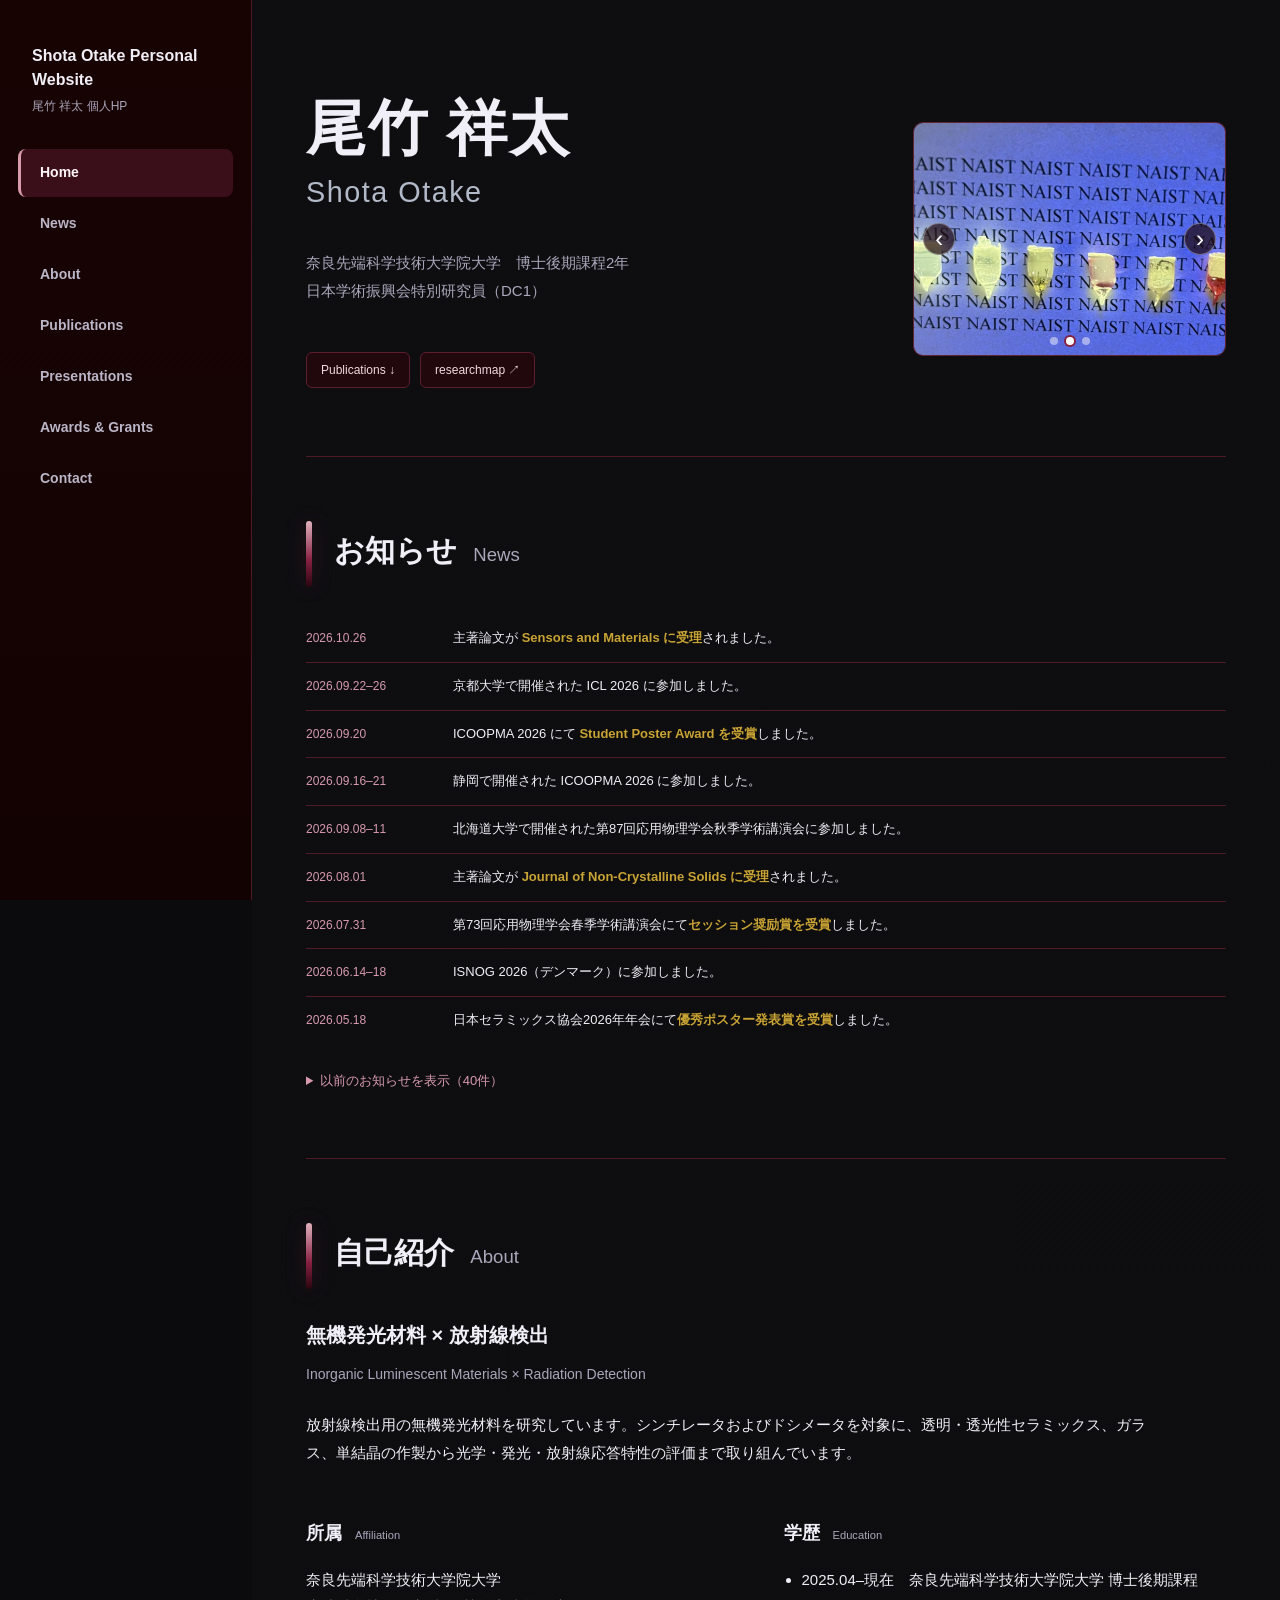
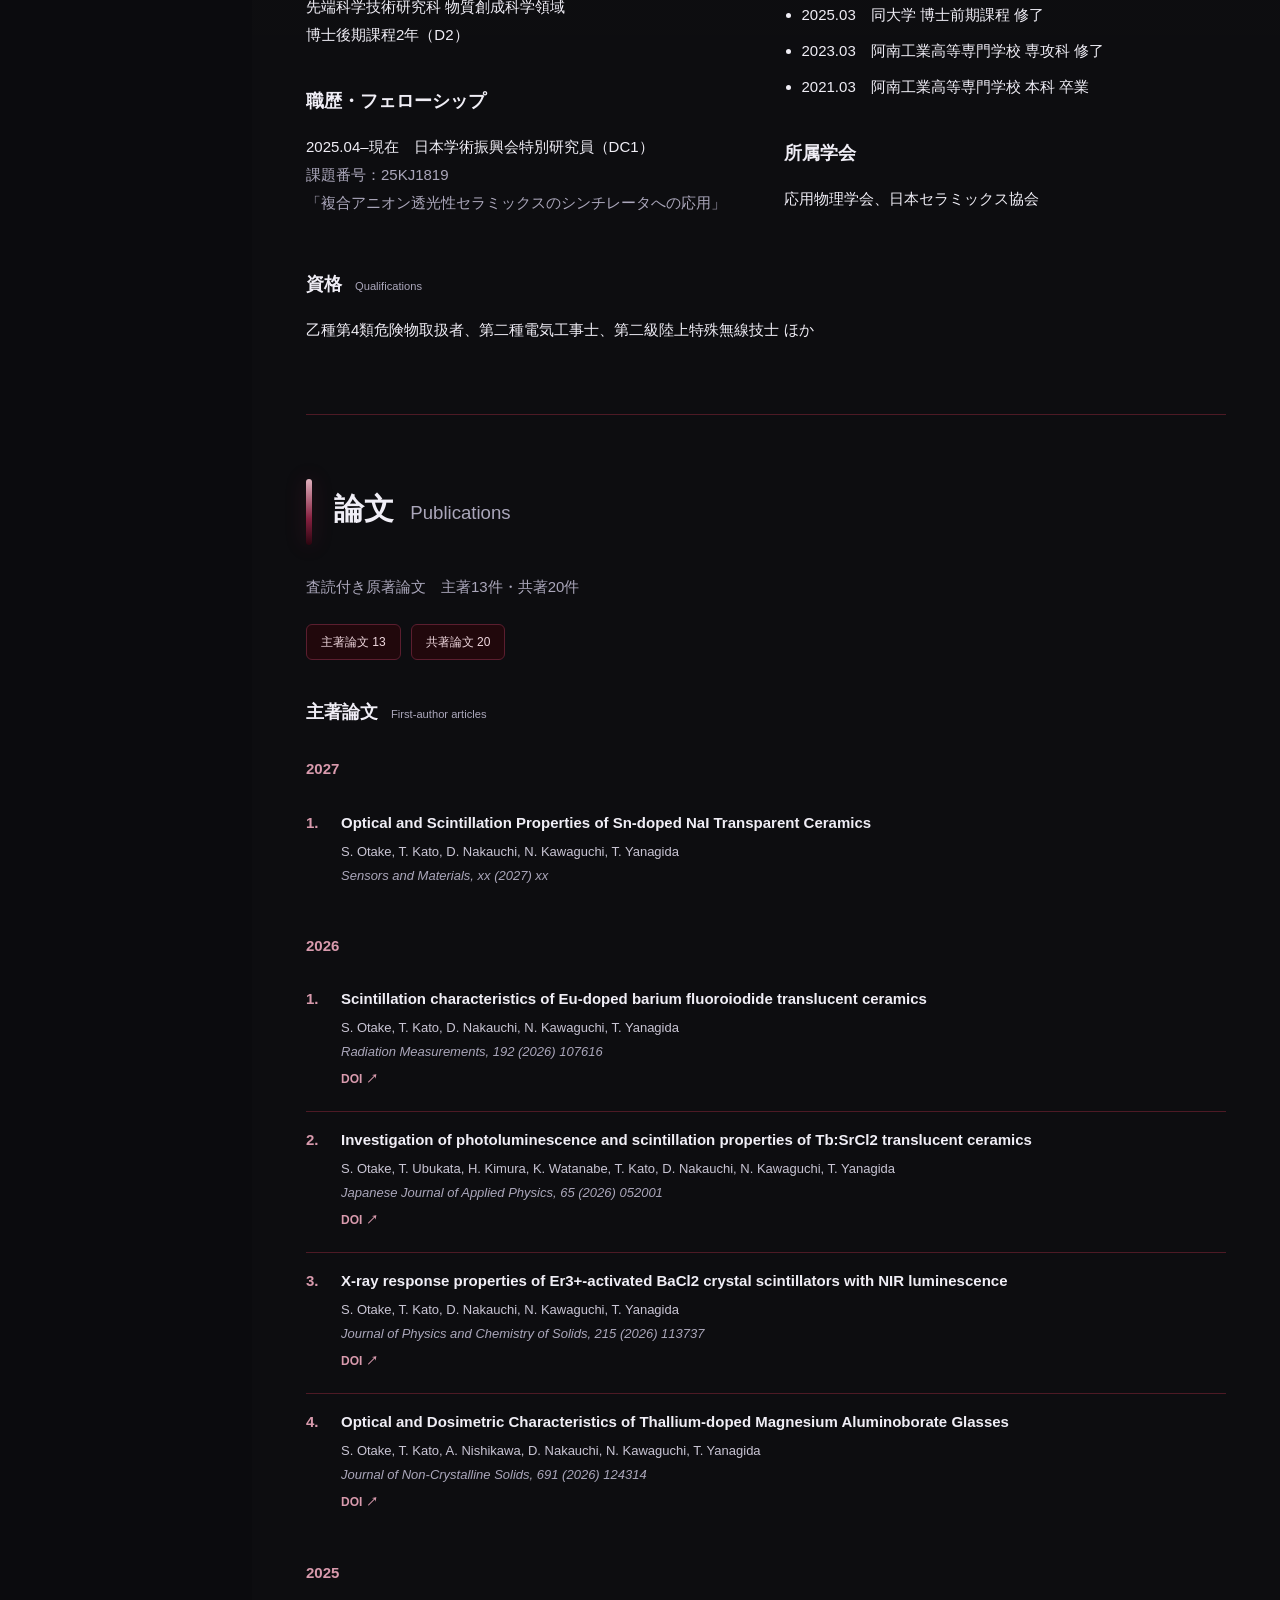
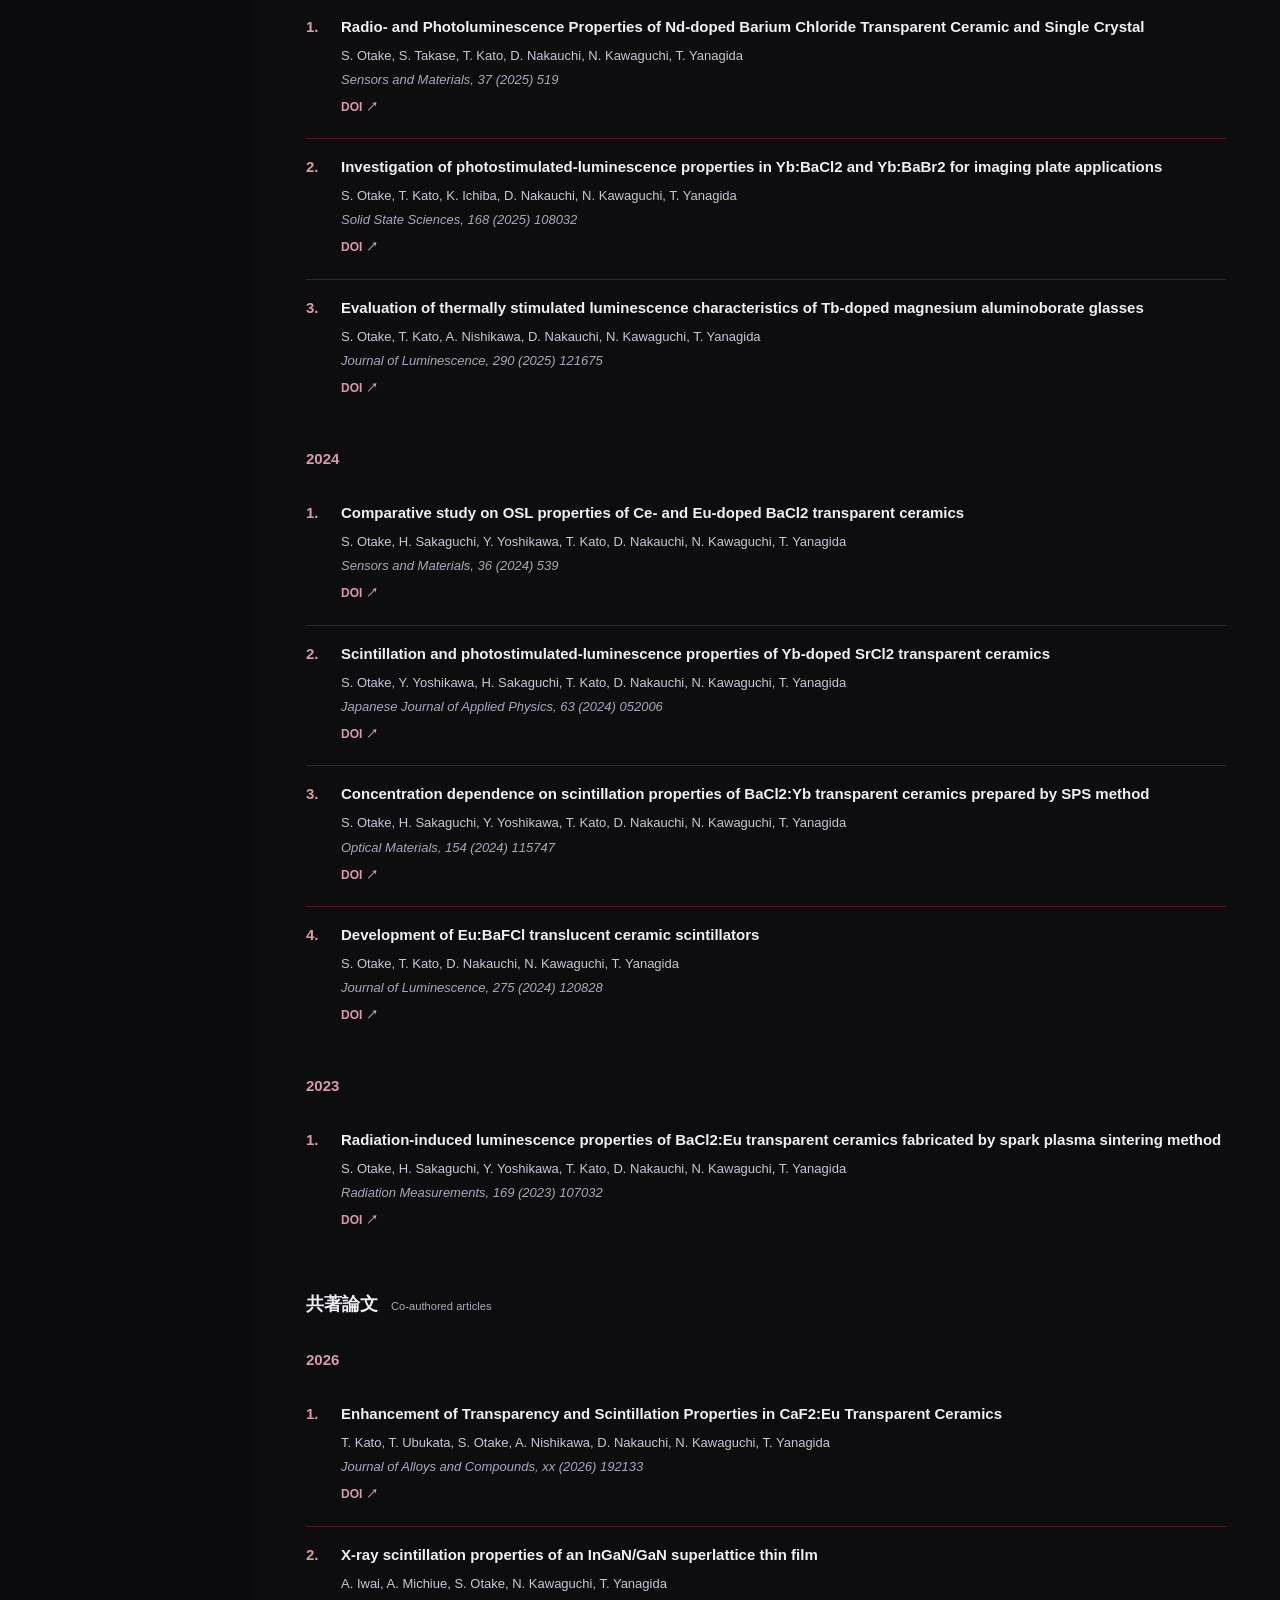
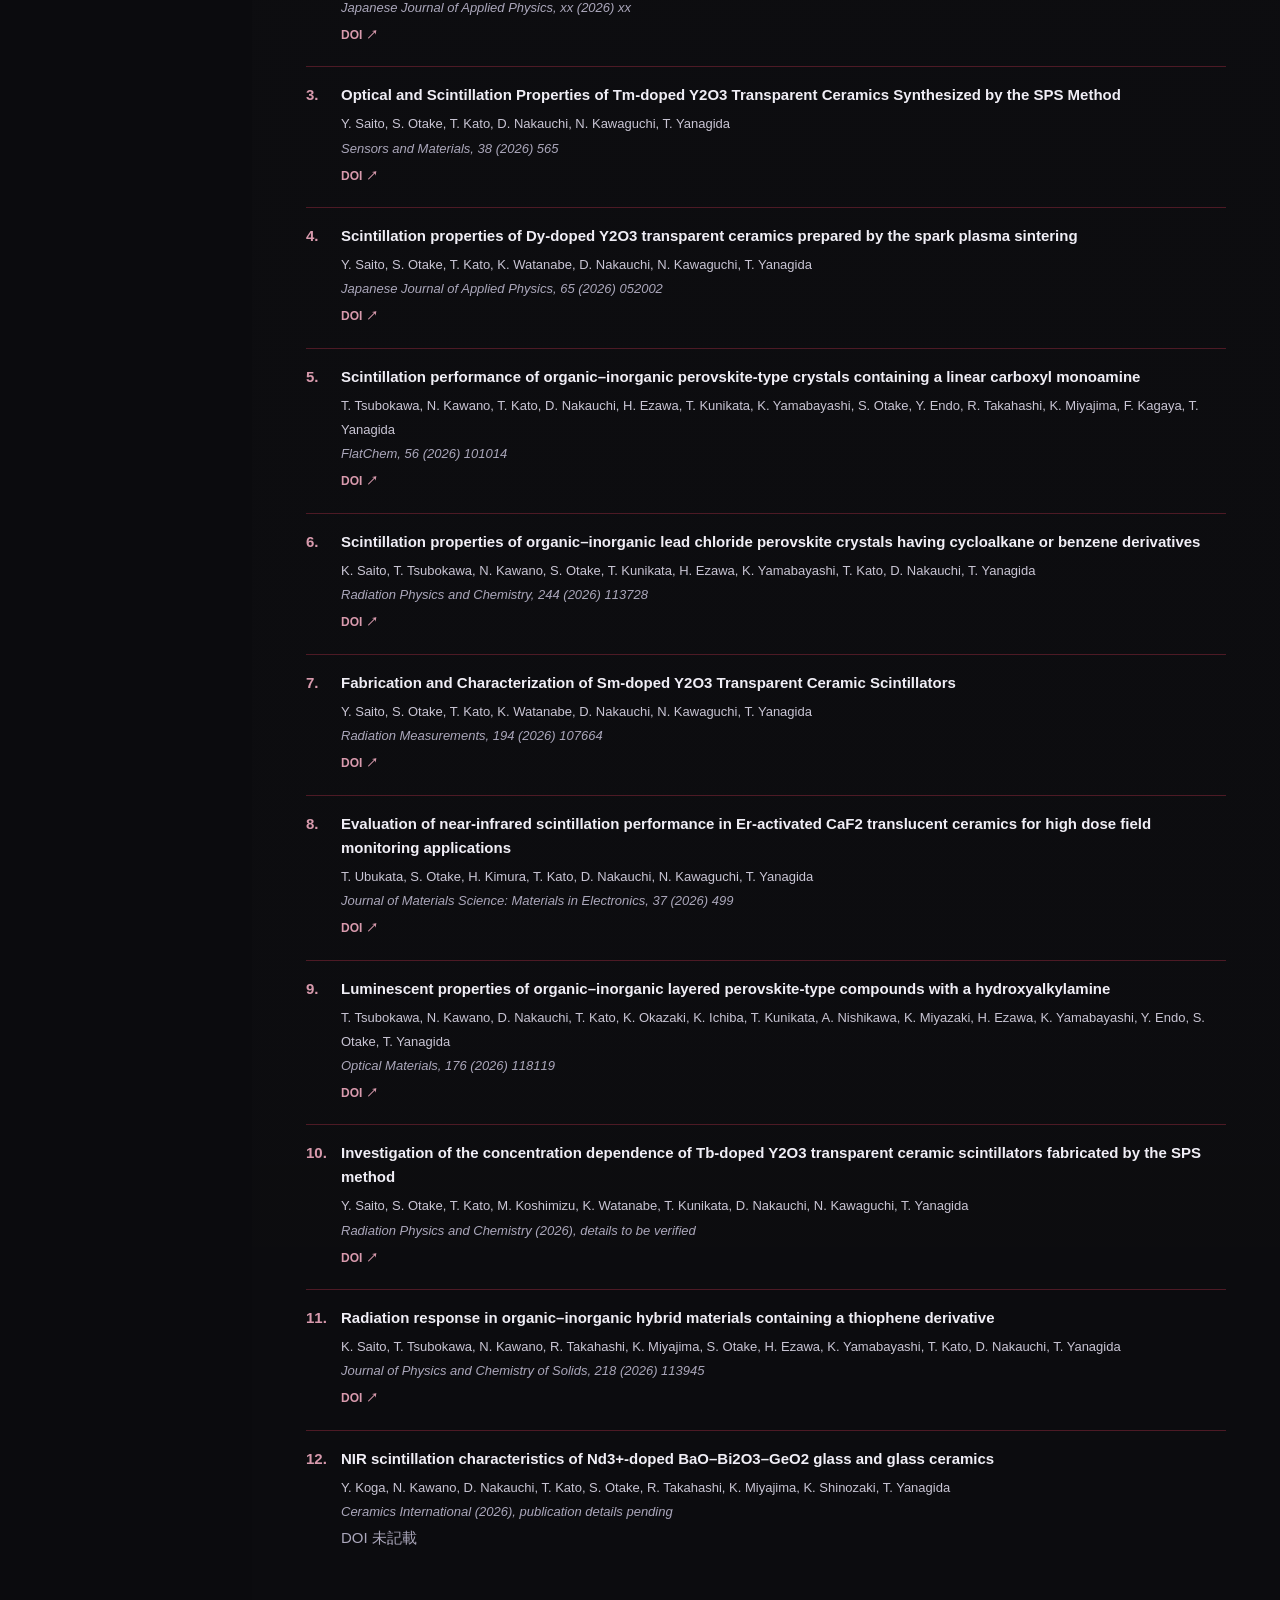
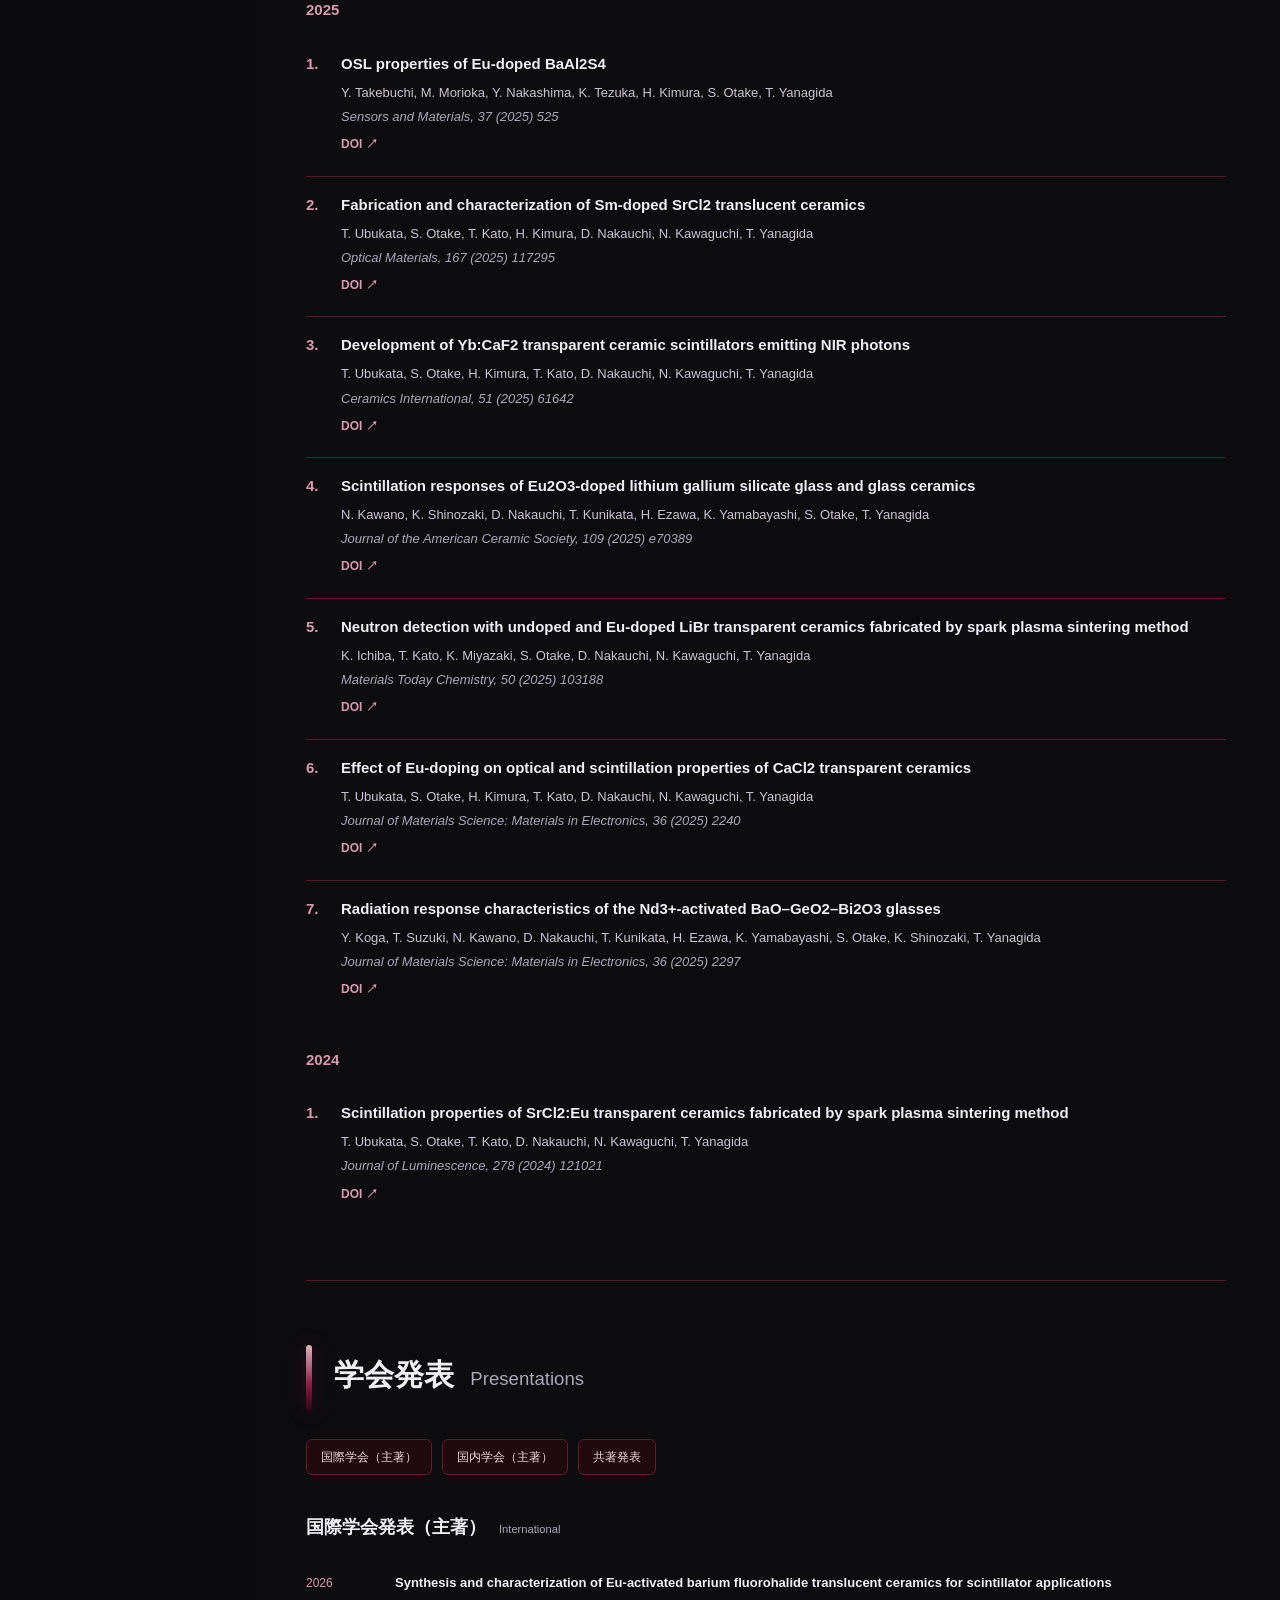
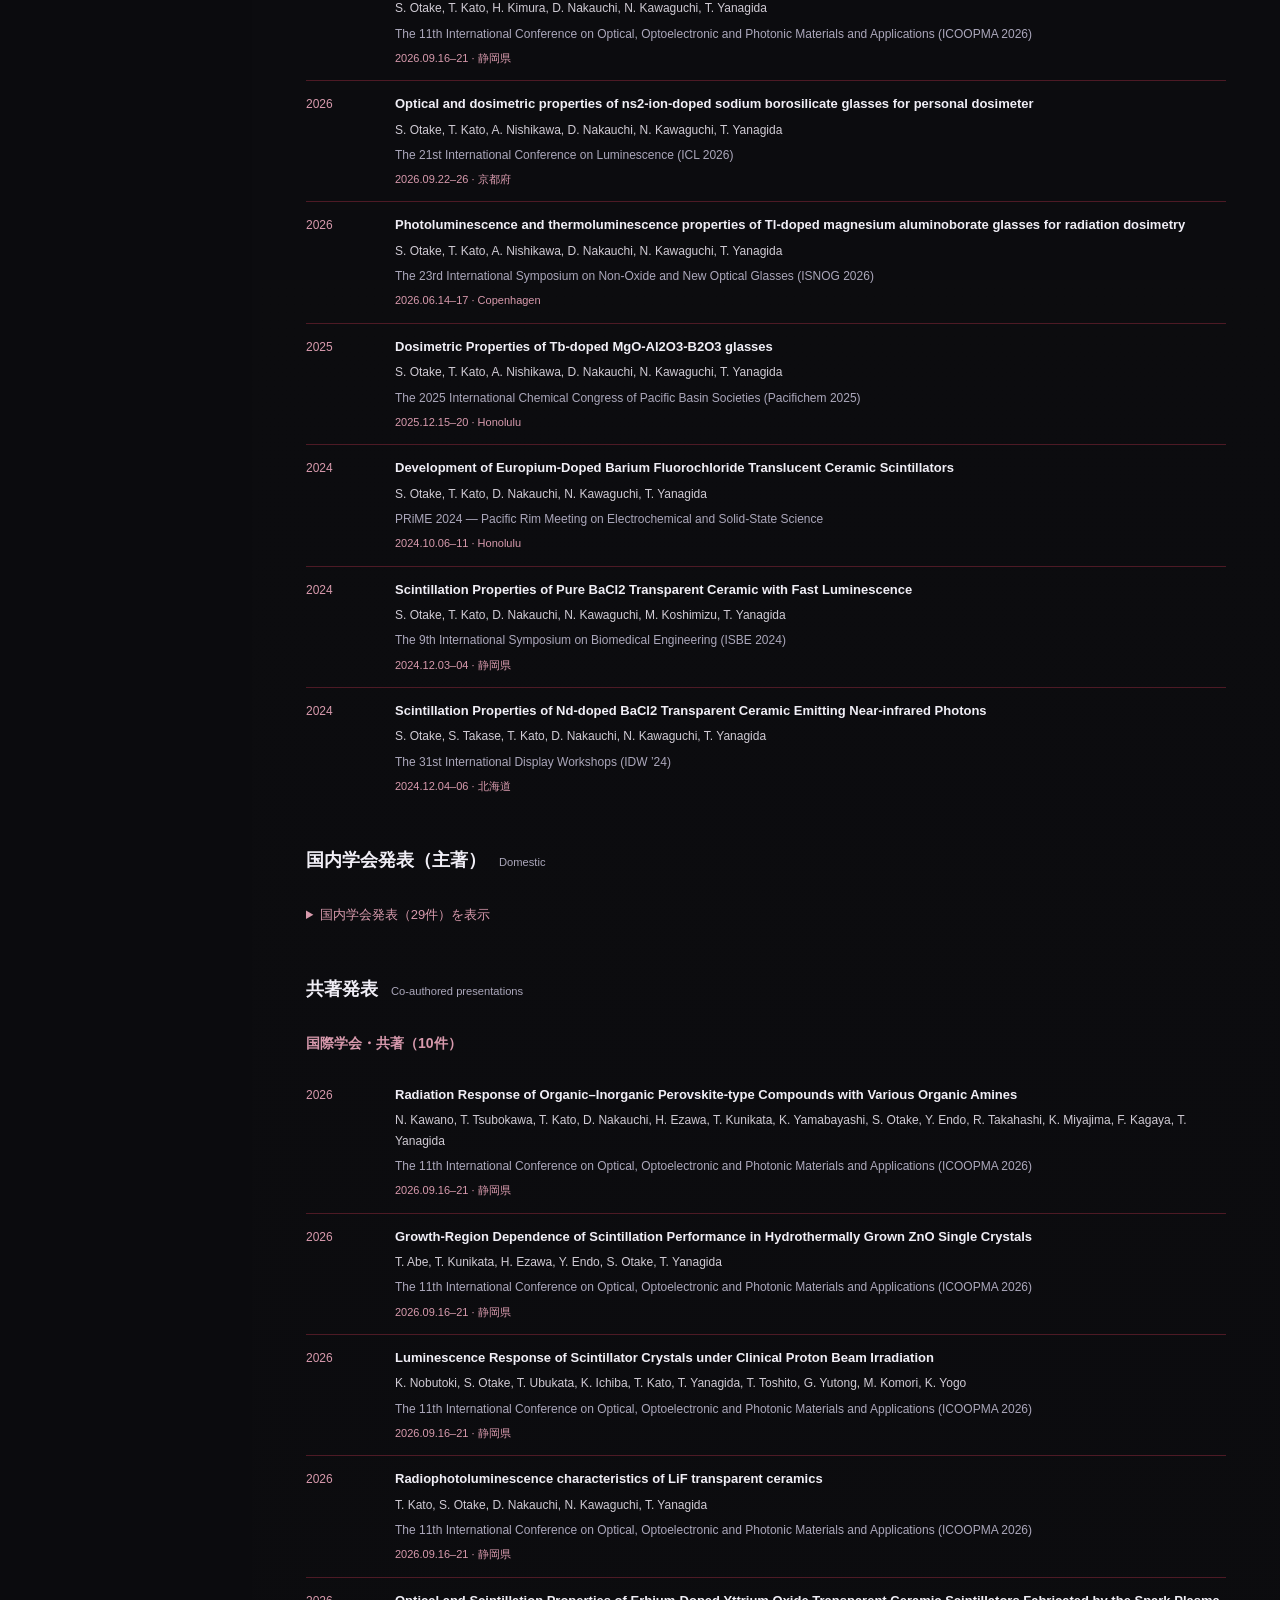
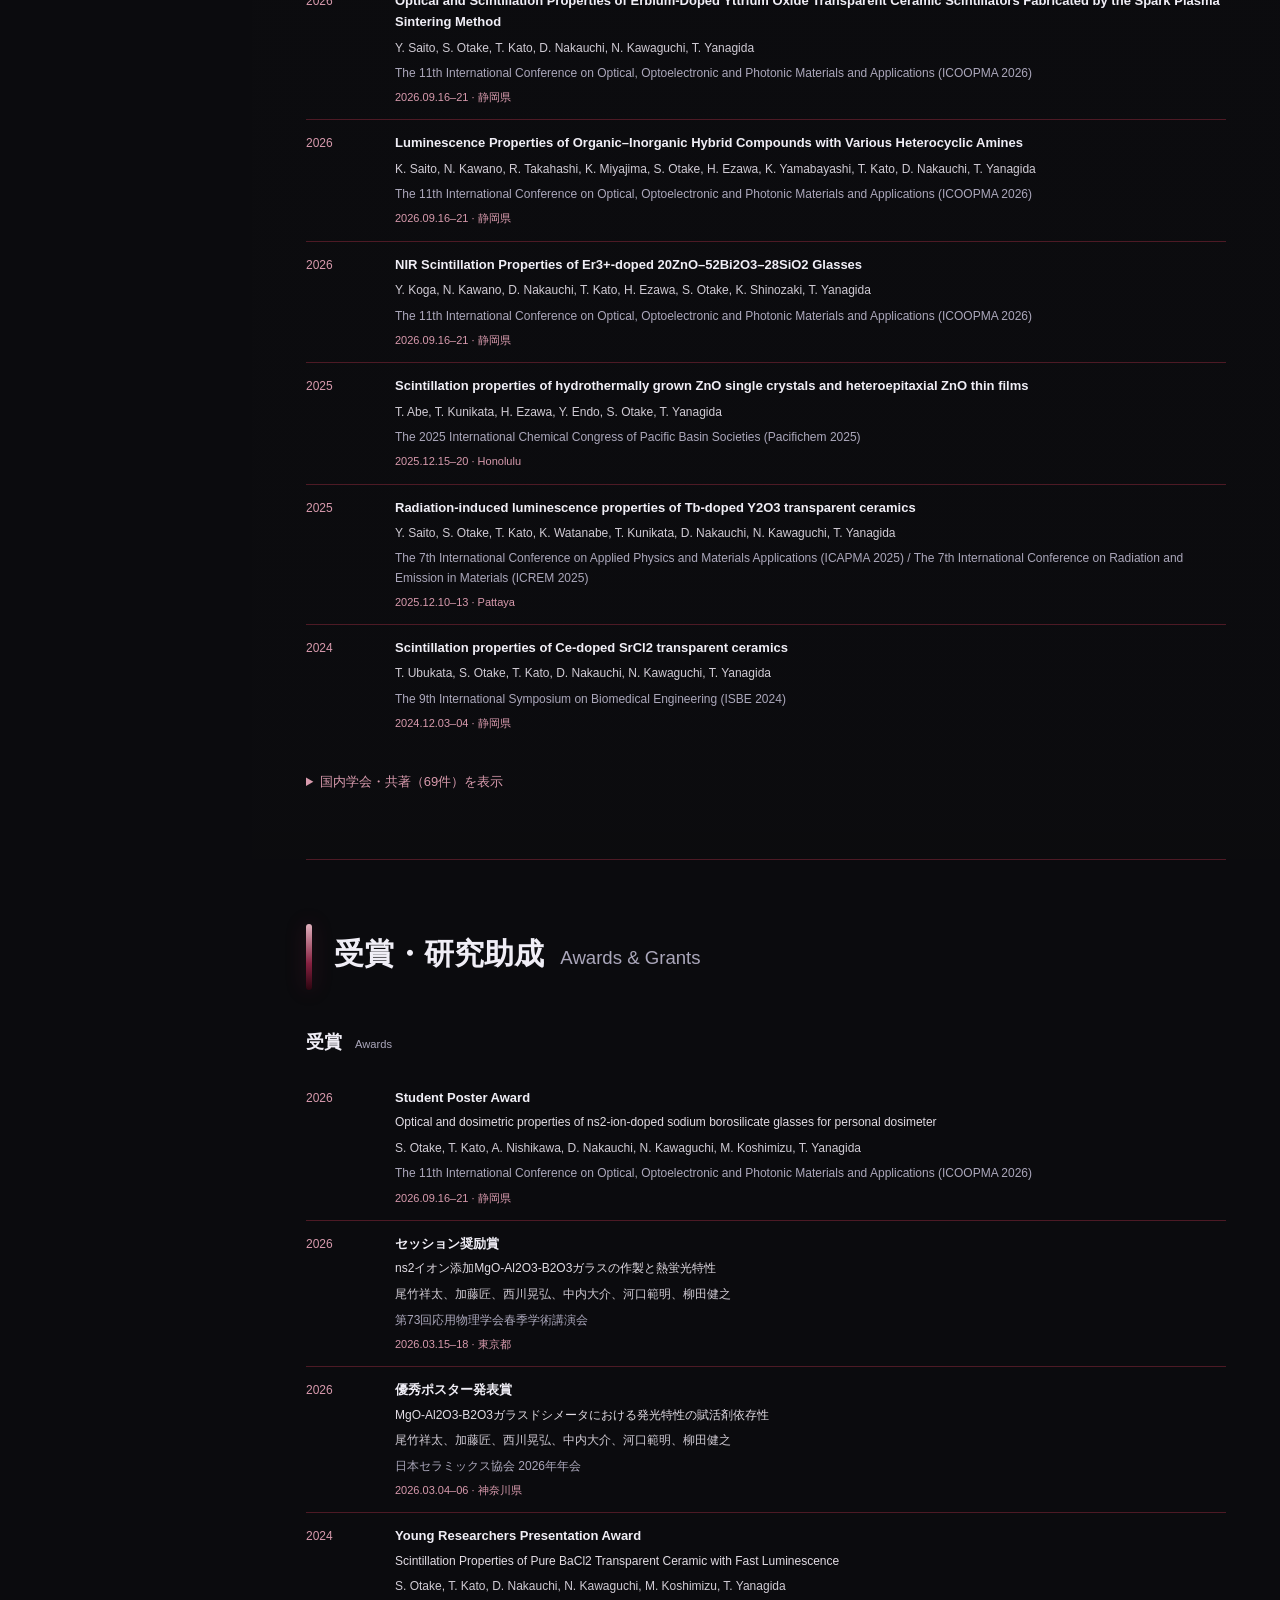
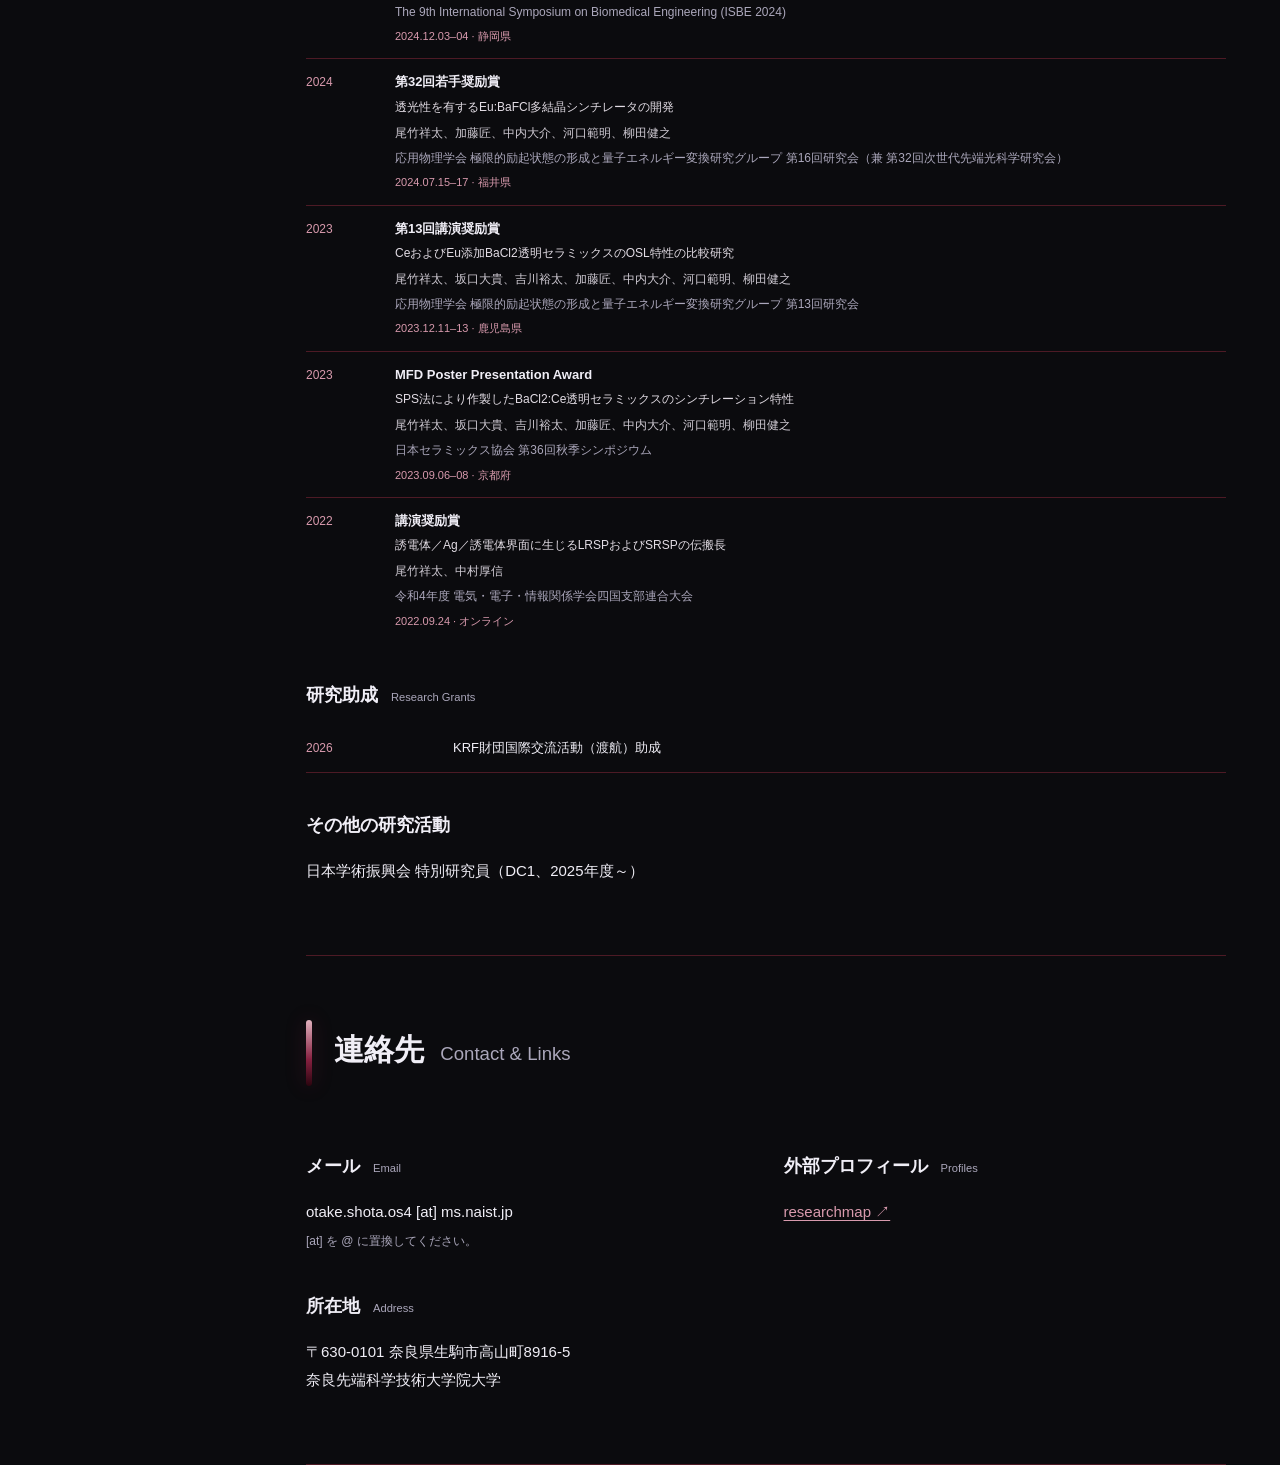
==== commit 0d9f913c: "Add files via upload" ====
--- a/index.html
+++ b/index.html
@@ -62,6 +62,10 @@
             </h2>
           </div>
           <ul class="timeline">
+            <!-- お知らせは、この一覧の先頭に追加 -->
+            <li>
+              <time>2026.10.26</time><span>主著論文が <span class="news-highlight">Sensors and Materials に受理</span>されました。</span>
+            </li>
             <li>
               <time>2026.09.22–26</time><span>京都大学で開催された ICL 2026 に参加しました。</span>
             </li>
@@ -222,7 +226,7 @@
             </h2>
           </div>
           <p class="hero-theme">
-            無機発光材料 × 放射線検出<br/><span>Luminescent Materials × Radiation Detection</span>
+            無機発光材料 × 放射線検出<br/><span>Inorganic Luminescent Materials × Radiation Detection</span>
           </p>
           <p>
             放射線検出用の無機発光材料を研究しています。シンチレータおよびドシメータを対象に、透明・透光性セラミックス、ガラス、単結晶の作製から光学・発光・放射線応答特性の評価まで取り組んでいます。
@@ -282,7 +286,7 @@
             </h2>
           </div>
           <p class="lead">
-            査読付き原著論文　主著<span data-count-for="#first-author > ol.papers > li">13</span>件・共著<span data-count-for="#co-author > ol.papers > li">20</span>件（既存HP掲載分）
+            査読付き原著論文　主著<span data-count-for="#first-author > ol.papers > li">13</span>件・共著<span data-count-for="#co-author > ol.papers > li">20</span>件
           </p>
           <div class="subnav">
             <a href="#first-author">主著論文 <span data-count-for="#first-author > ol.papers > li">13</span></a><a href="#co-author">共著論文 <span data-count-for="#co-author > ol.papers > li">20</span></a>
@@ -297,7 +301,7 @@
             <ol class="papers">
               <li>
                 <div class="paper-title">Optical and Scintillation Properties of Sn-doped NaI Transparent Ceramics</div>
-                <div class="authors">S. Otake,* T. Kato, D. Nakauchi, N. Kawaguchi, T. Yanagida</div>
+                <div class="authors">S. Otake, T. Kato, D. Nakauchi, N. Kawaguchi, T. Yanagida</div>
                 <div class="journal">Sensors and Materials, xx (2027) xx</div>
                 <!-- DOIが発行されたら次の例に従ってリンクを追加 -->
                 <!-- <a href="https://doi.org/DOIを入力" target="_blank" rel="noopener noreferrer">DOI ↗</a> -->
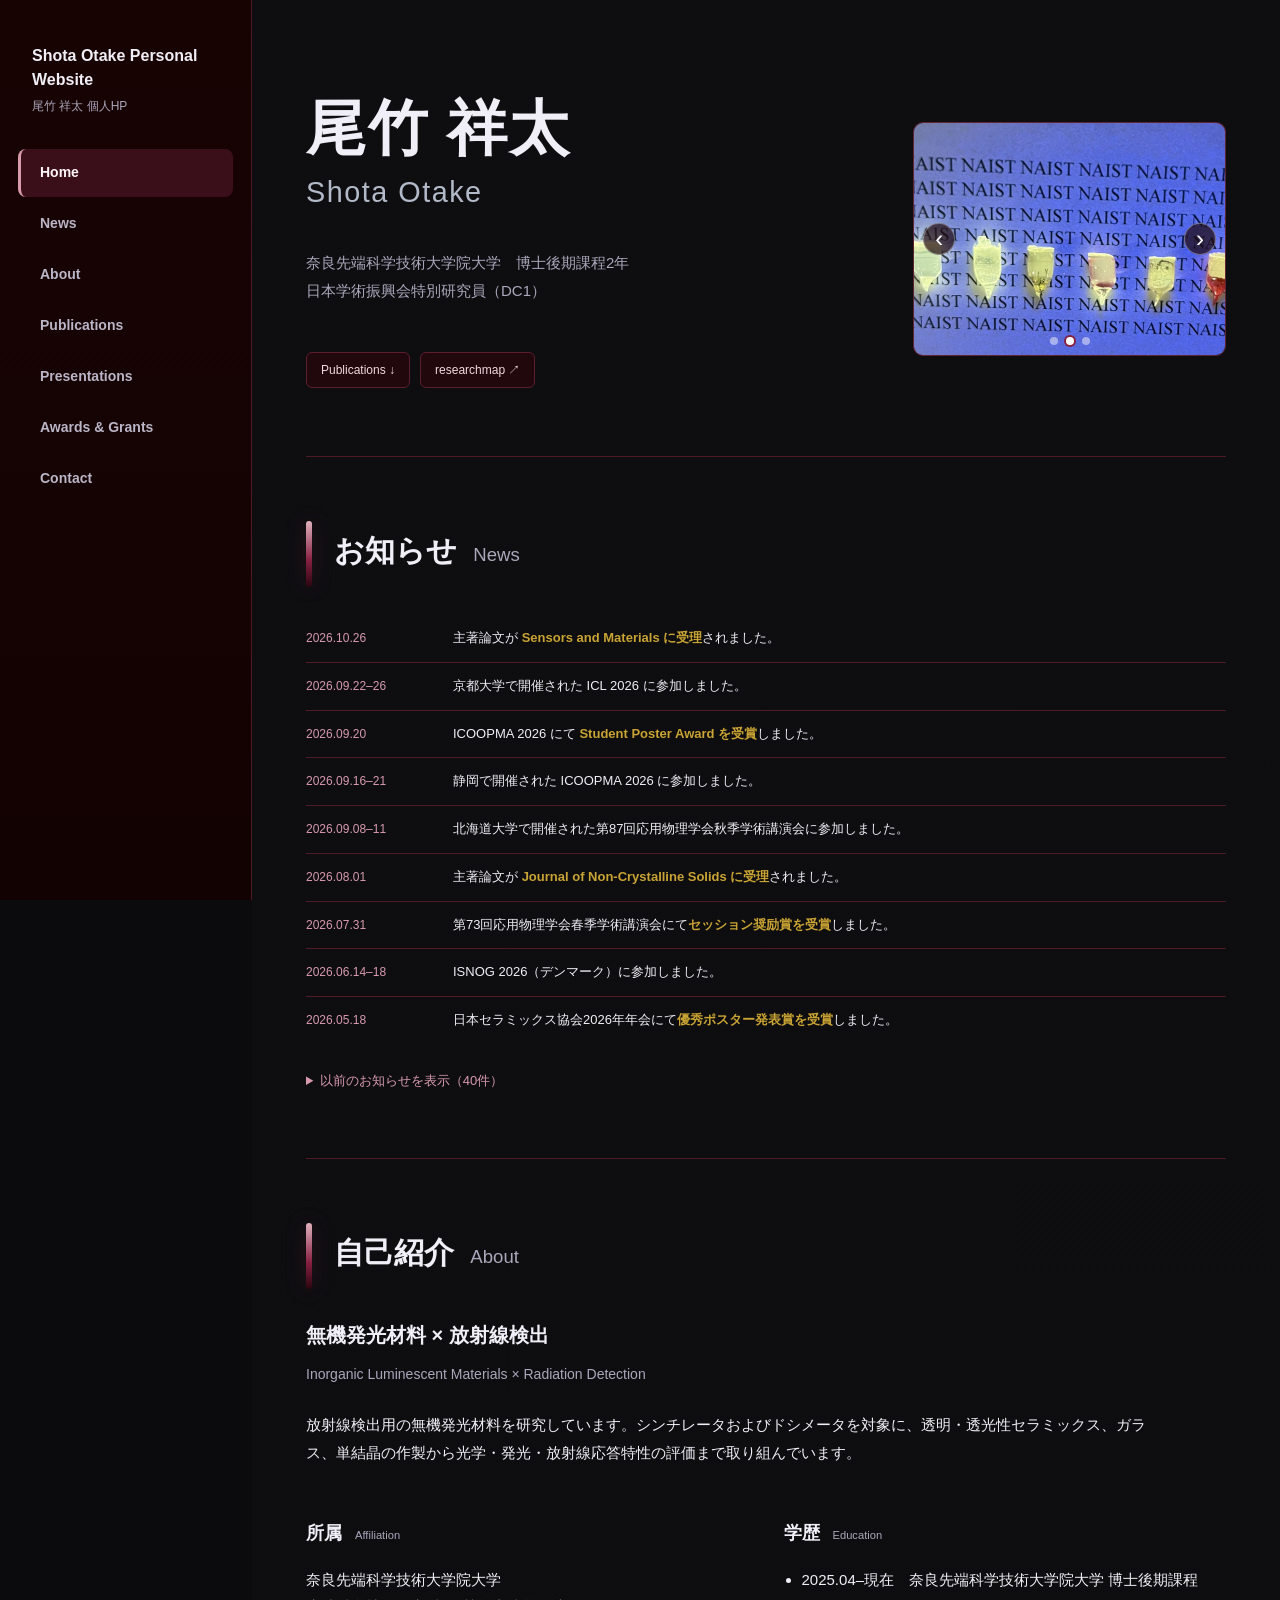
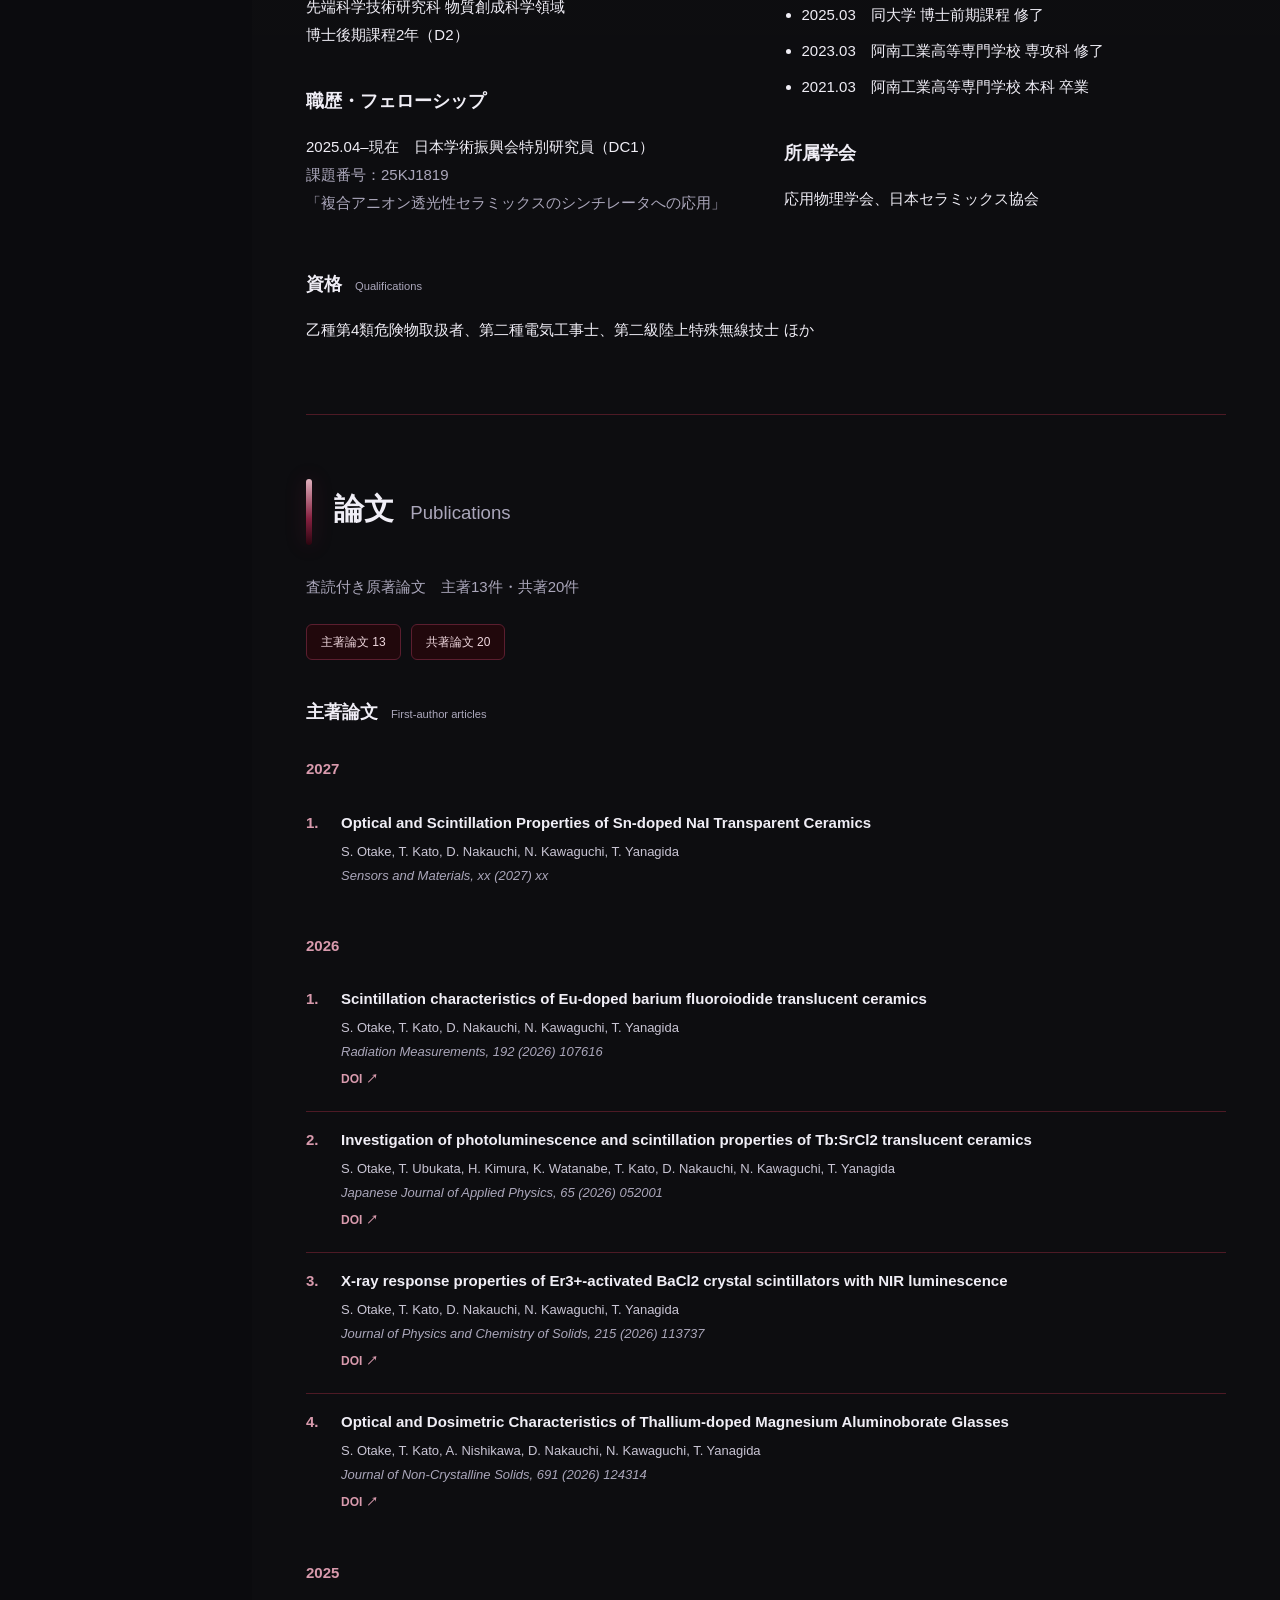
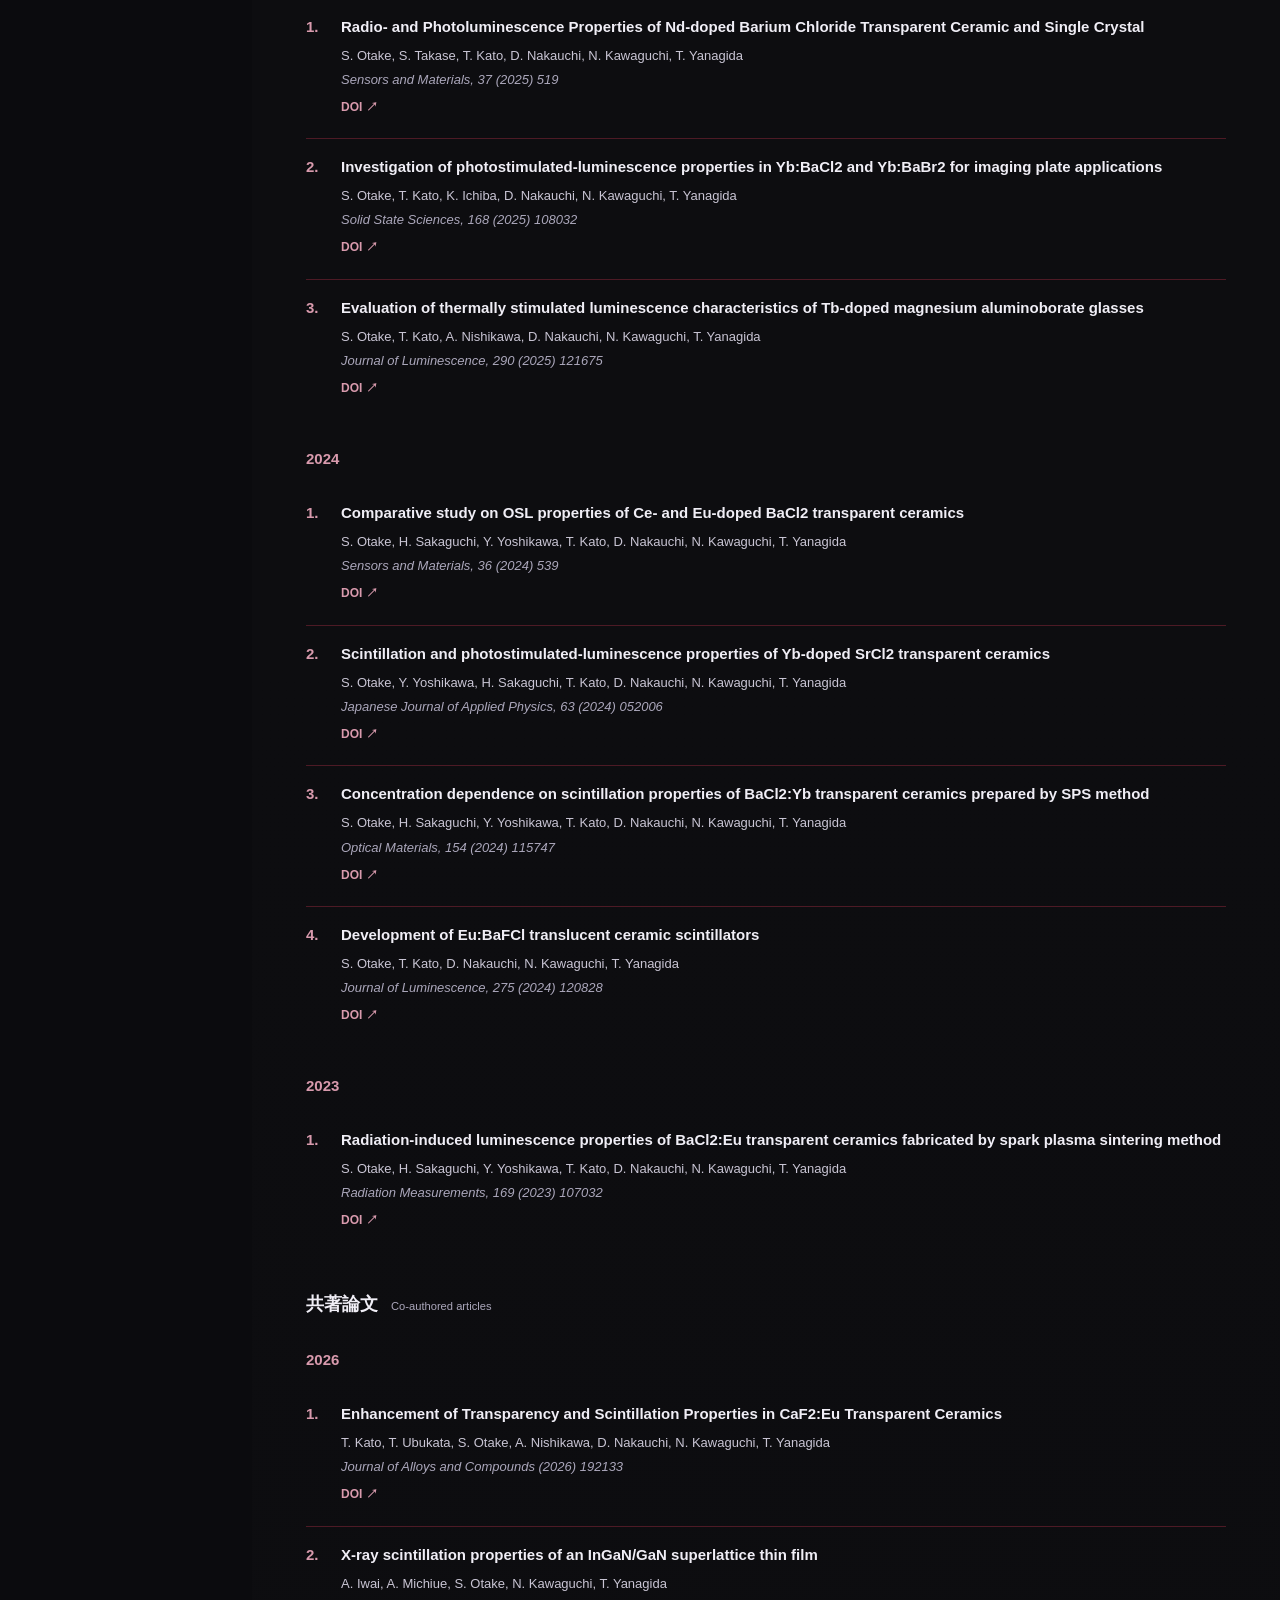
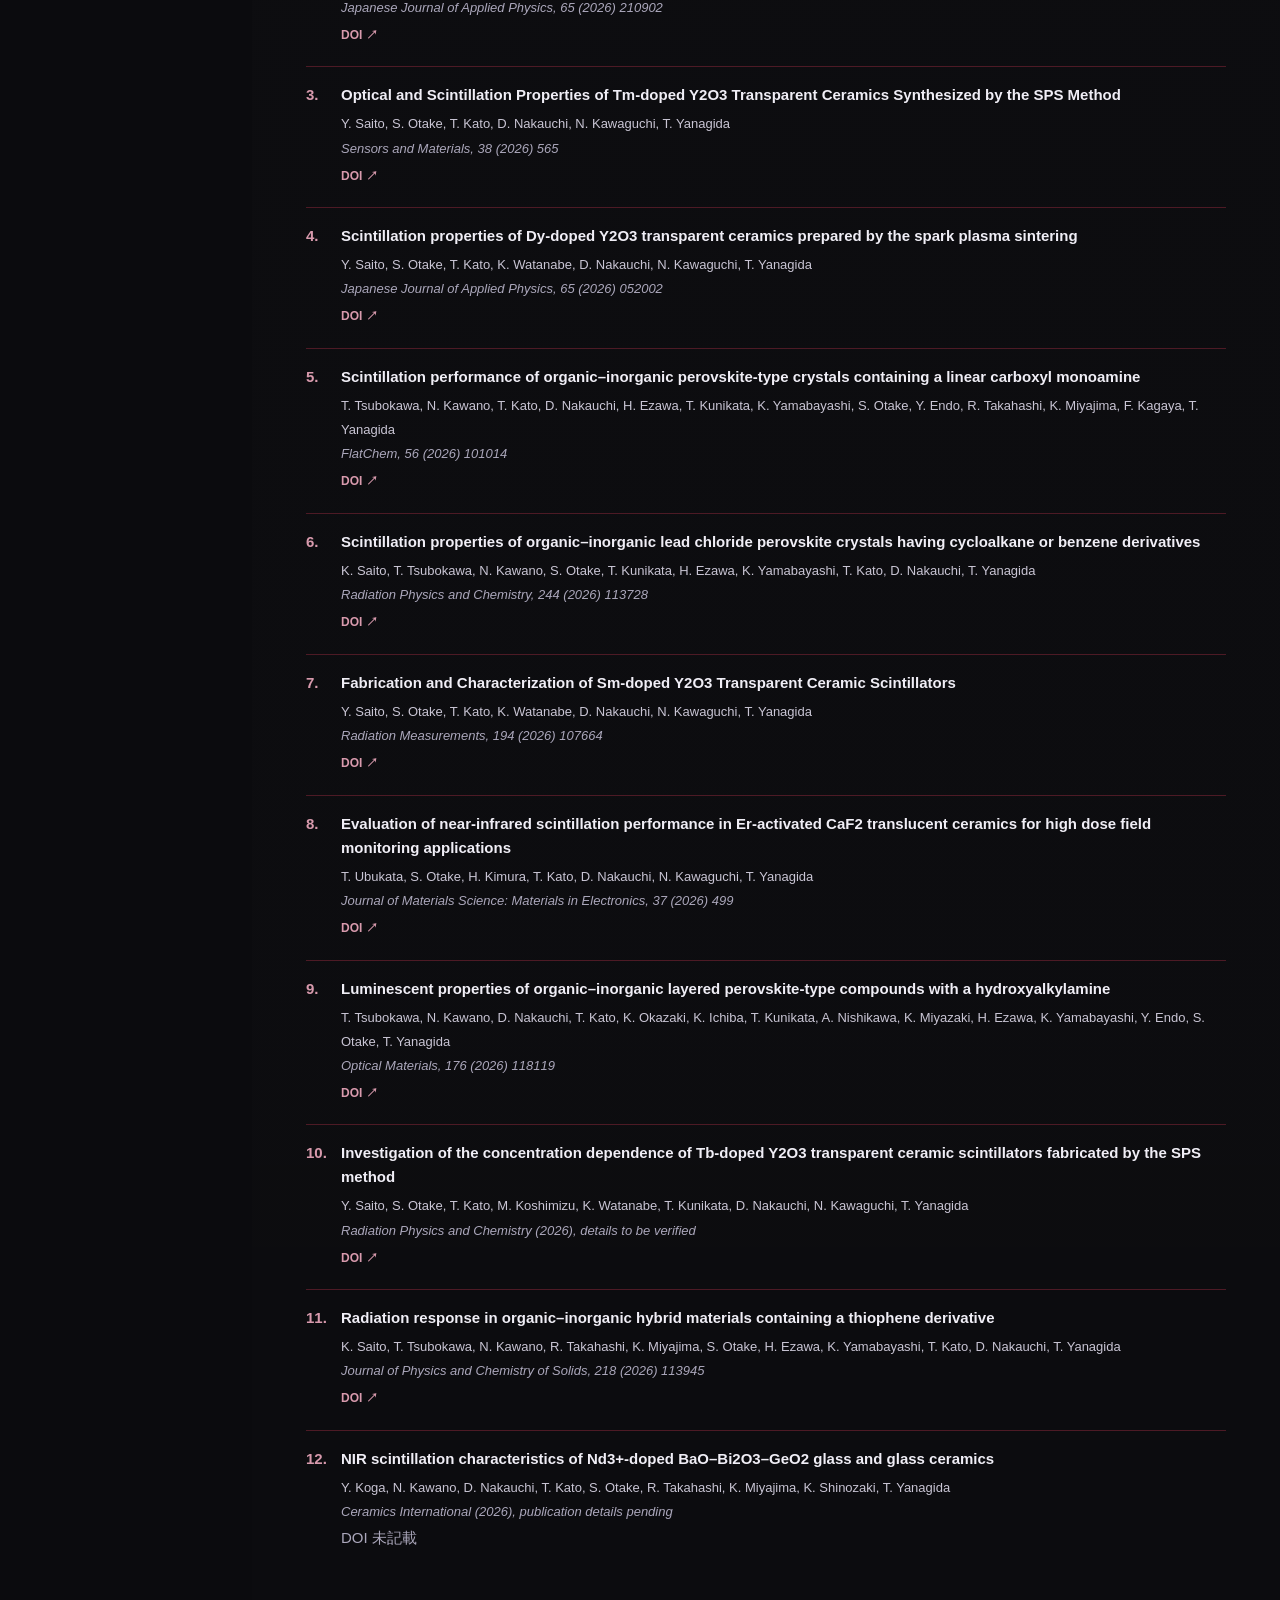
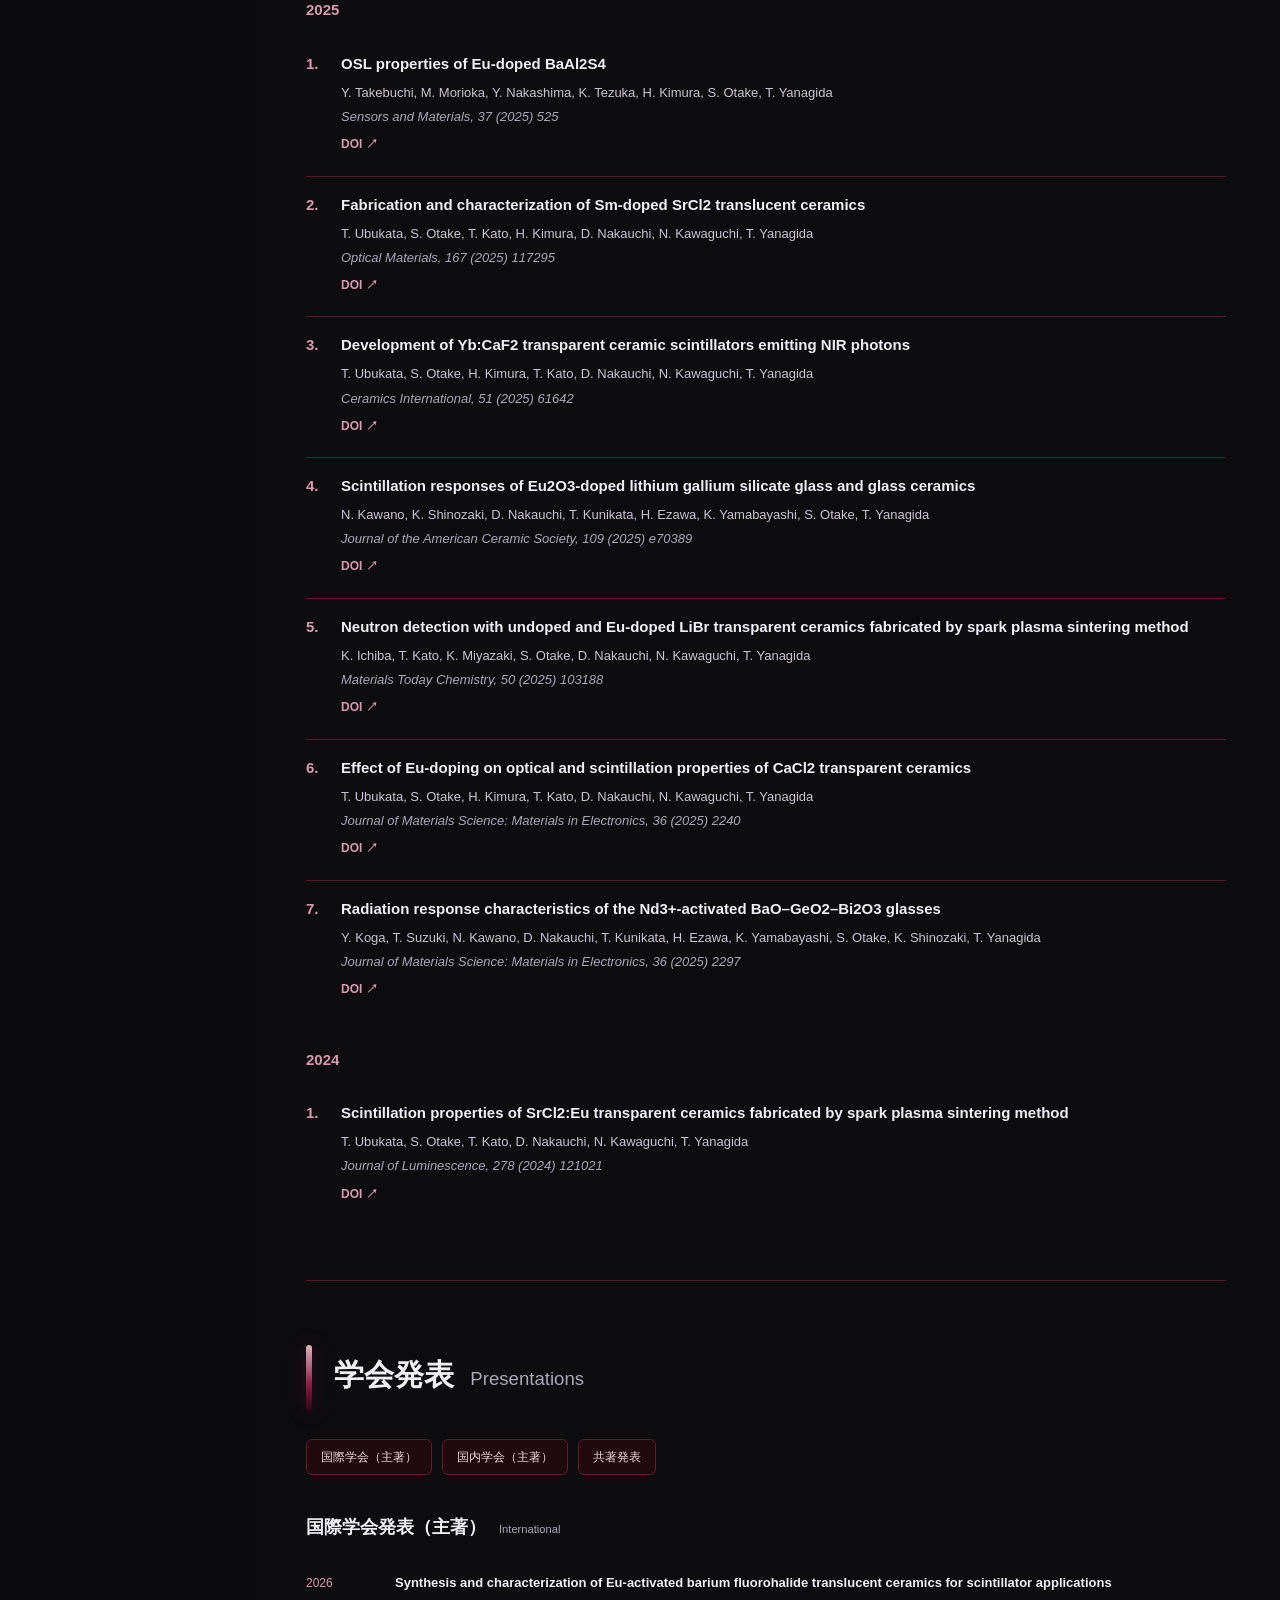
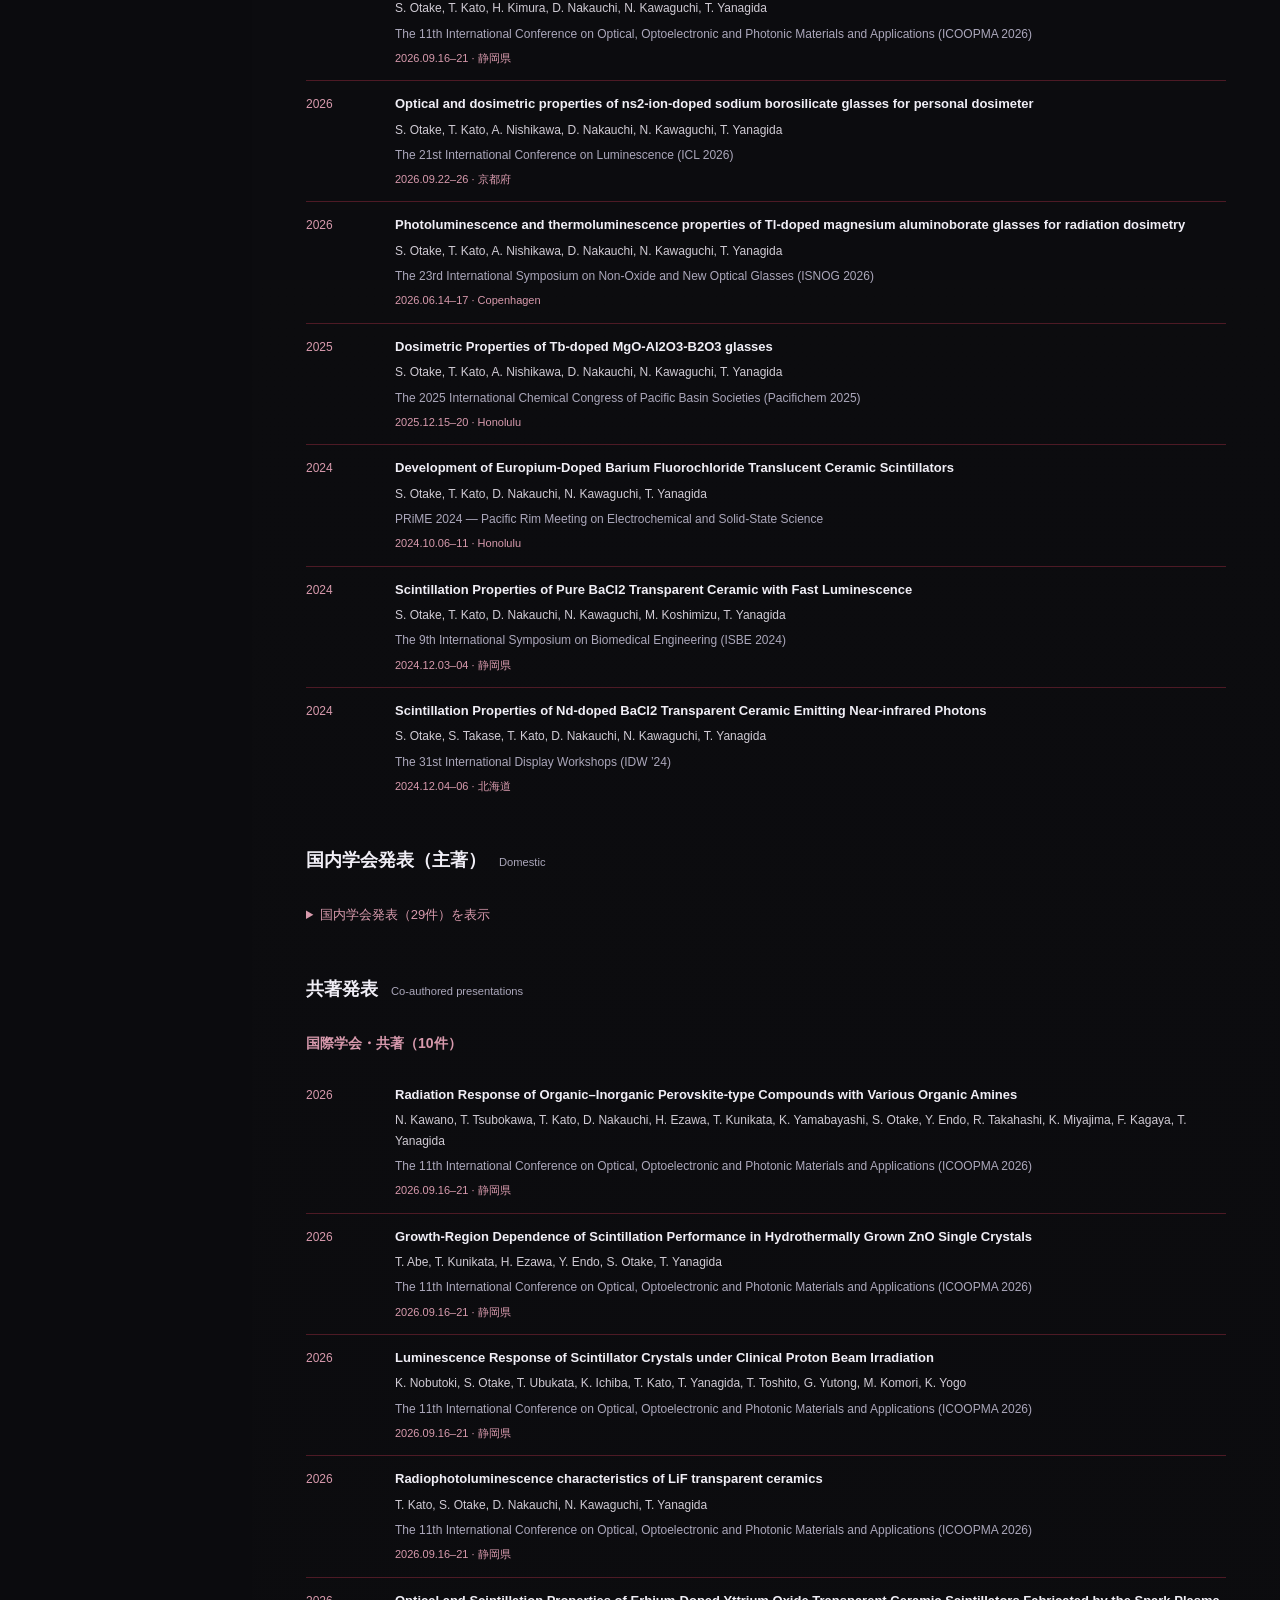
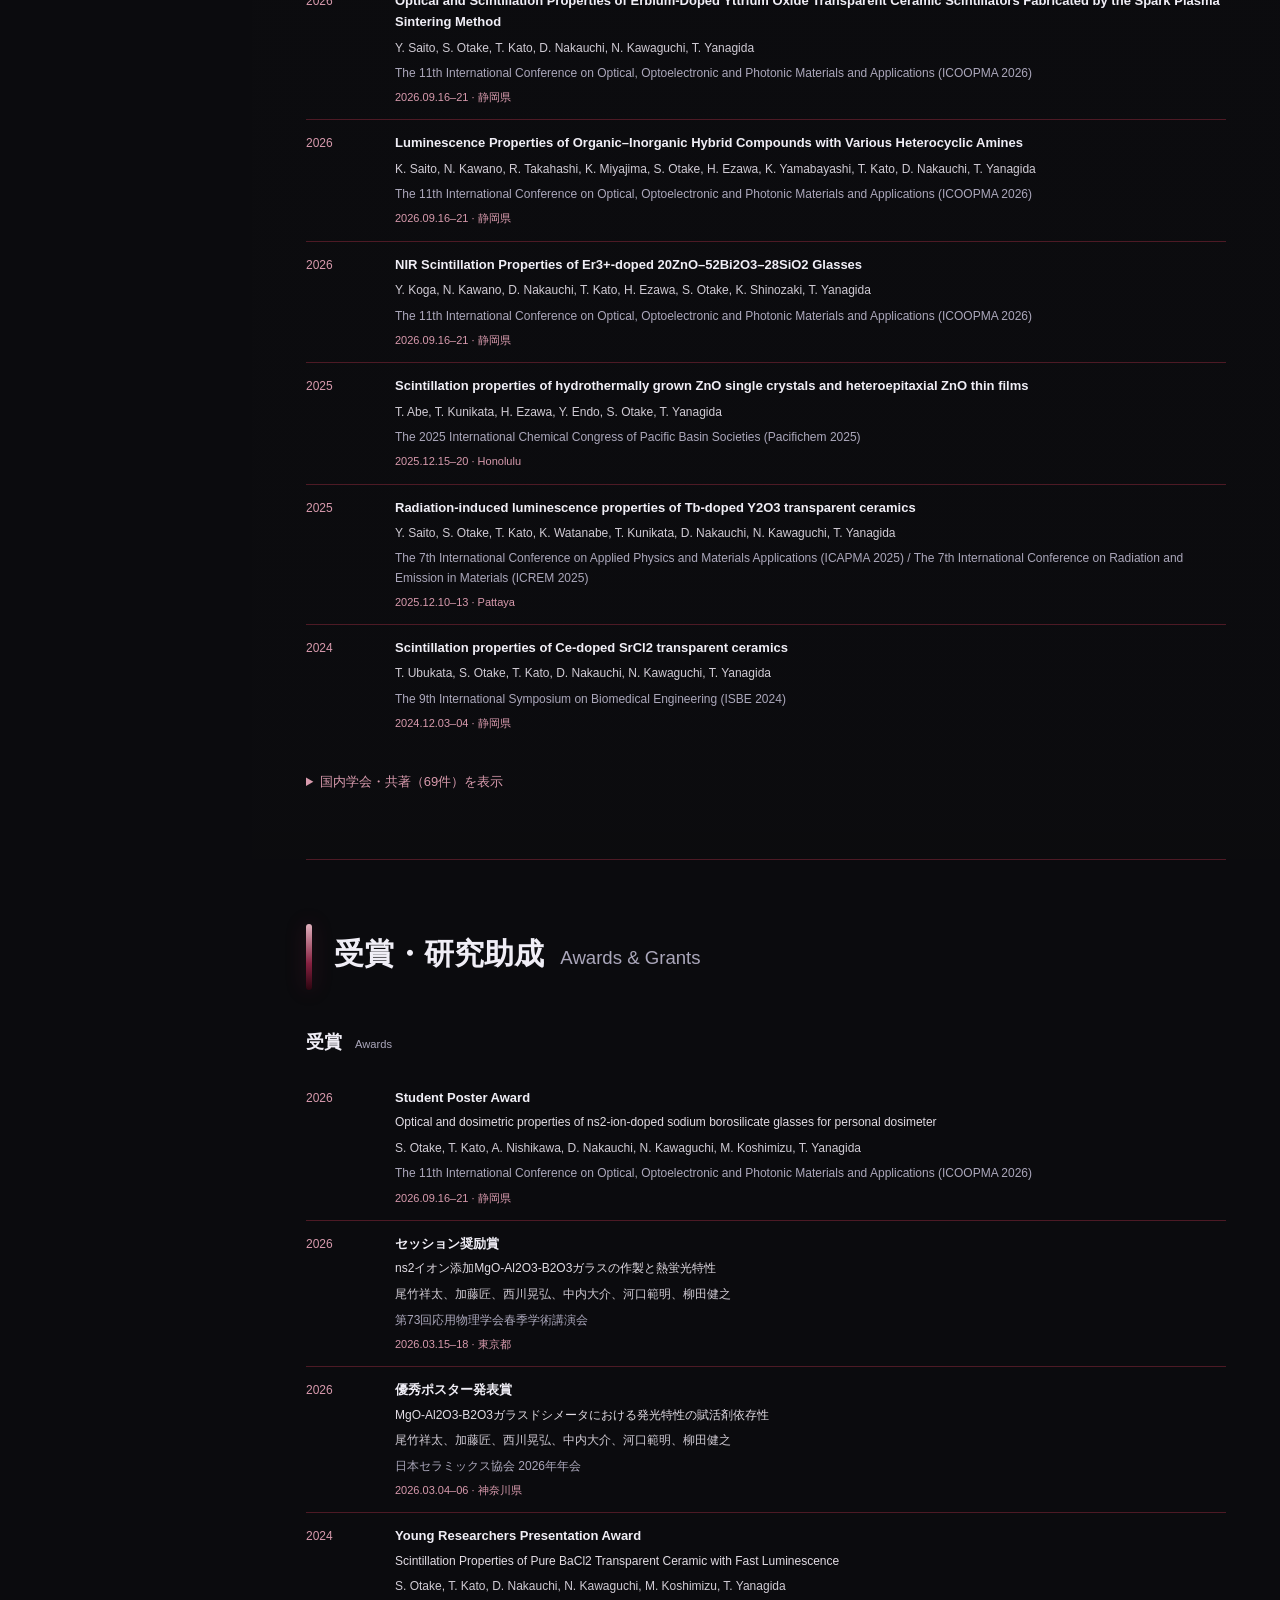
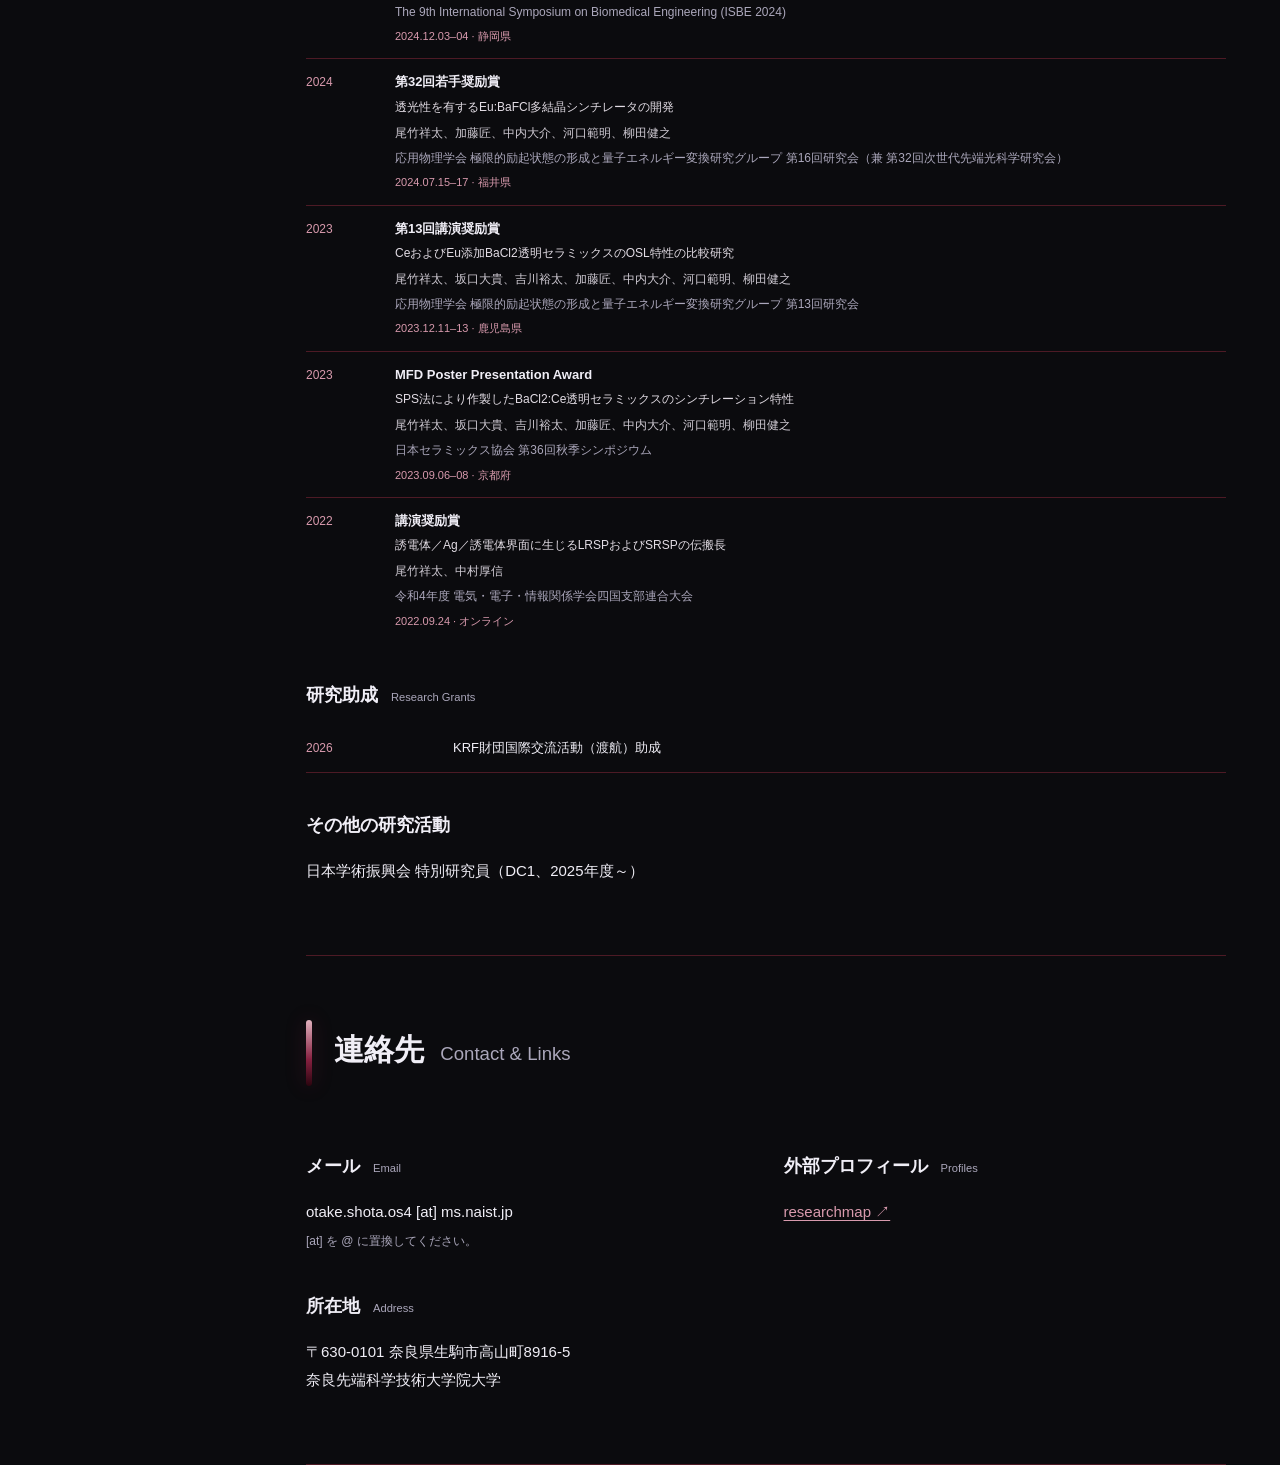
==== commit dc28443a: "Add files via upload" ====
--- a/index.html
+++ b/index.html
@@ -486,13 +486,13 @@
               <li>
                 <div class="paper-title">Enhancement of Transparency and Scintillation Properties in CaF2:Eu Transparent Ceramics</div>
                 <div class="authors">T. Kato, T. Ubukata, S. Otake, A. Nishikawa, D. Nakauchi, N. Kawaguchi, T. Yanagida</div>
-                <div class="journal">Journal of Alloys and Compounds, xx (2026) 192133</div>
+                <div class="journal">Journal of Alloys and Compounds (2026) 192133</div>
                 <a href="https://doi.org/10.1016/j.jallcom.2026.192133" rel="noopener noreferrer" target="_blank">DOI ↗</a>
               </li>
               <li>
                 <div class="paper-title">X-ray scintillation properties of an InGaN/GaN superlattice thin film</div>
                 <div class="authors">A. Iwai, A. Michiue, S. Otake, N. Kawaguchi, T. Yanagida</div>
-                <div class="journal">Japanese Journal of Applied Physics, xx (2026) xx</div>
+                <div class="journal">Japanese Journal of Applied Physics, 65 (2026) 210902</div>
                 <a href="https://doi.org/10.35848/1347-4065/aeb997" rel="noopener noreferrer" target="_blank">DOI ↗</a>
               </li>
               <li>
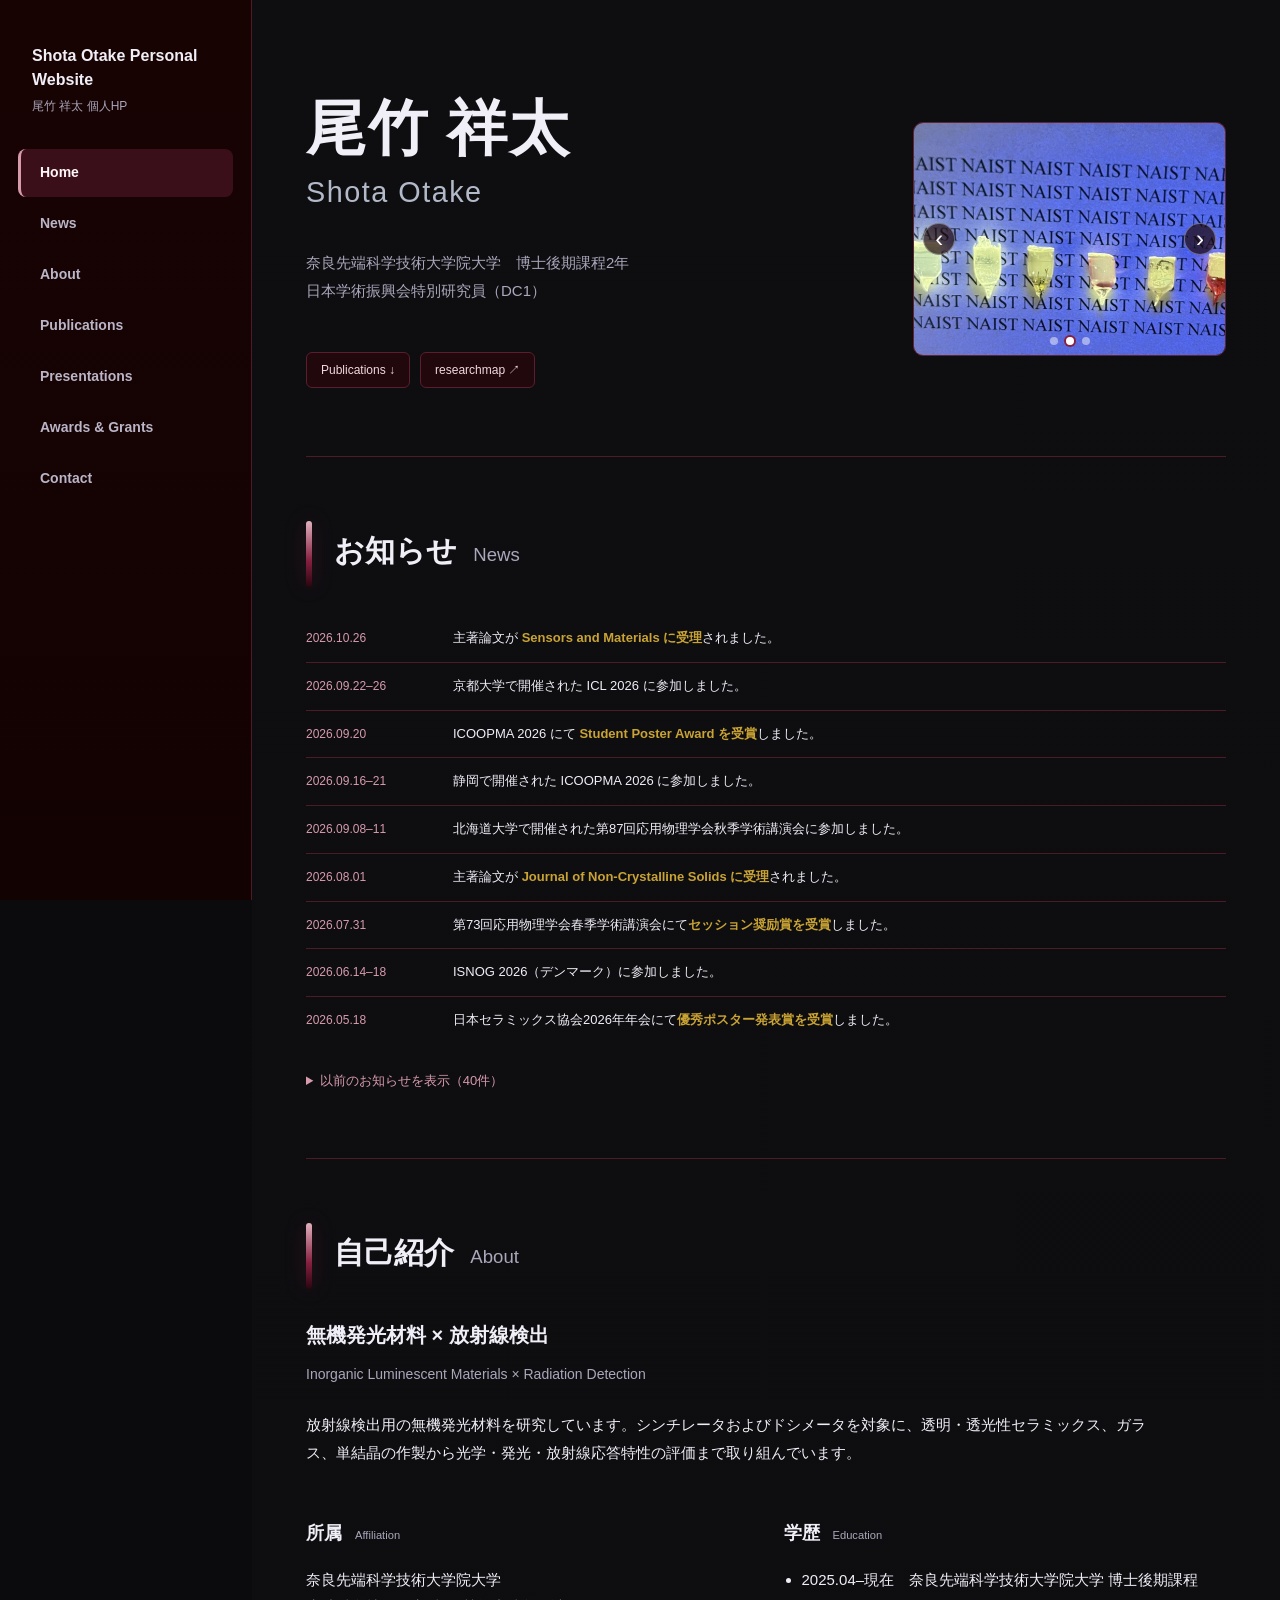
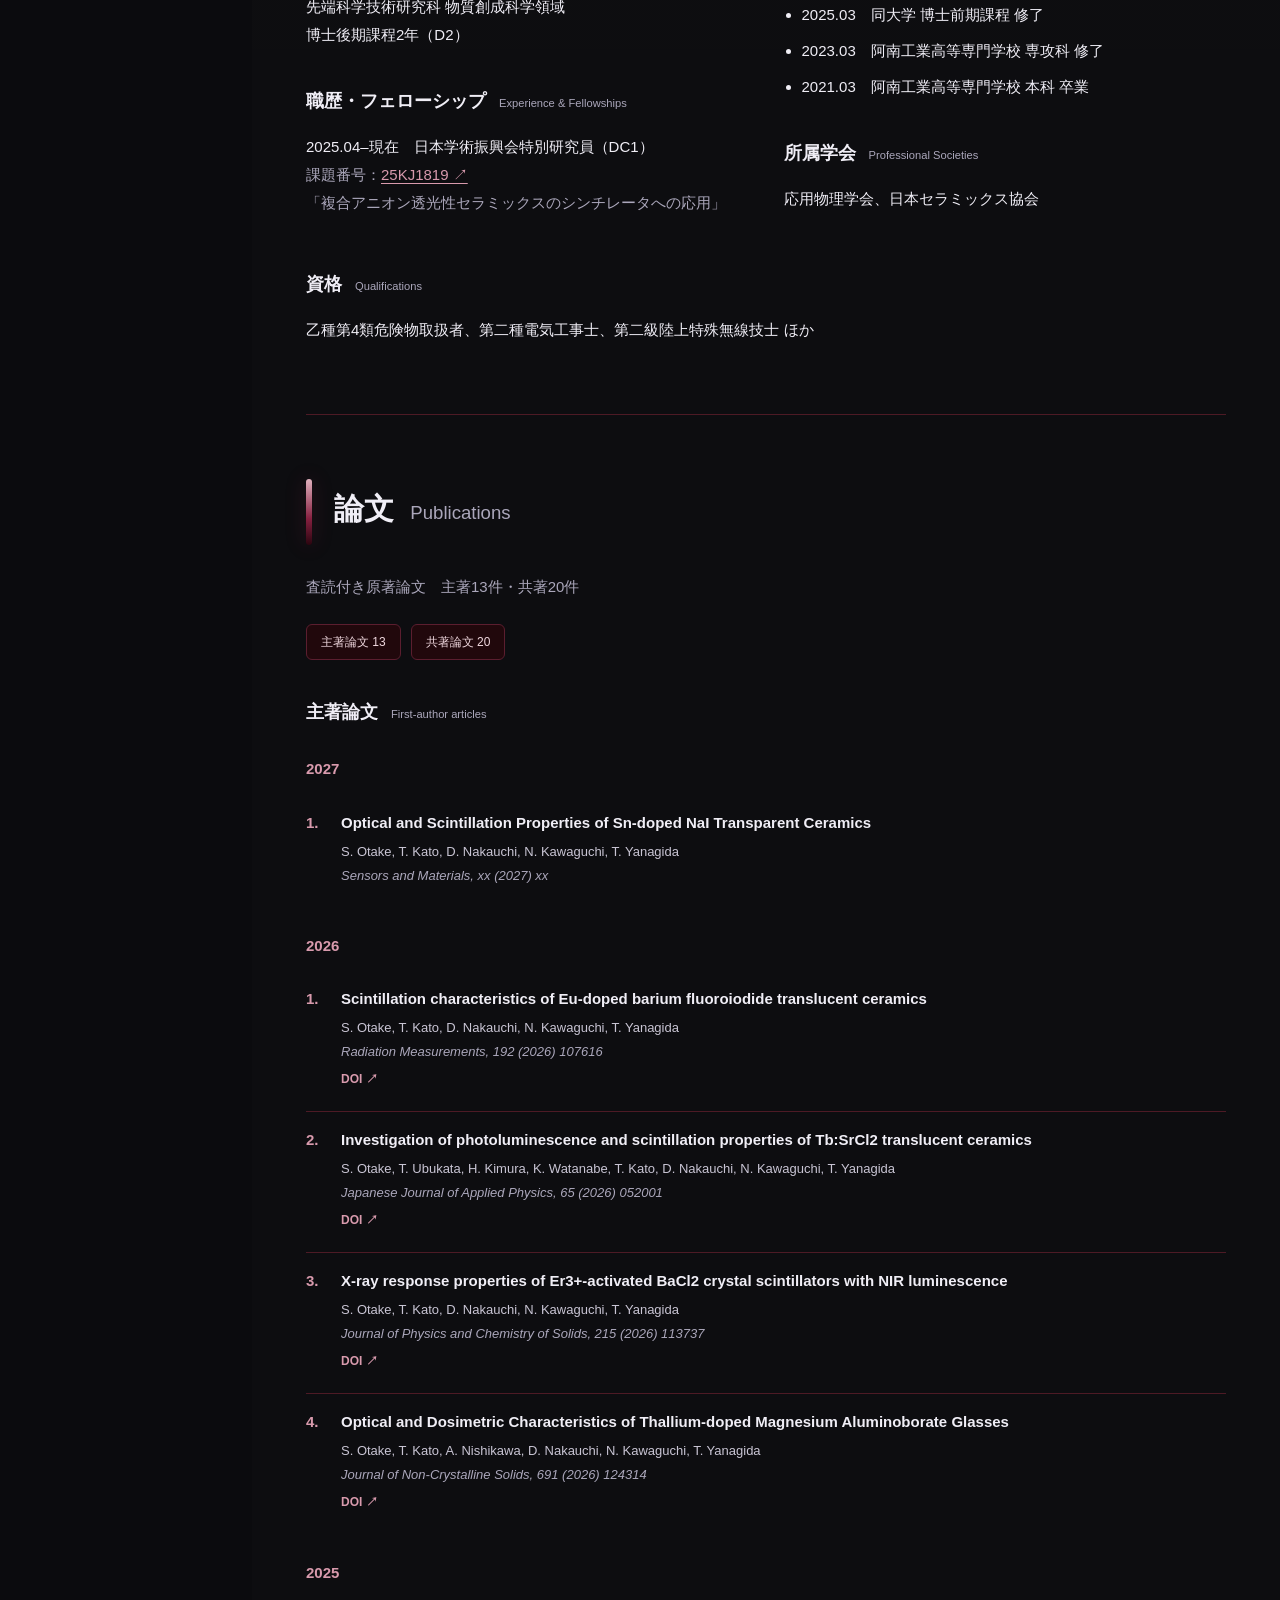
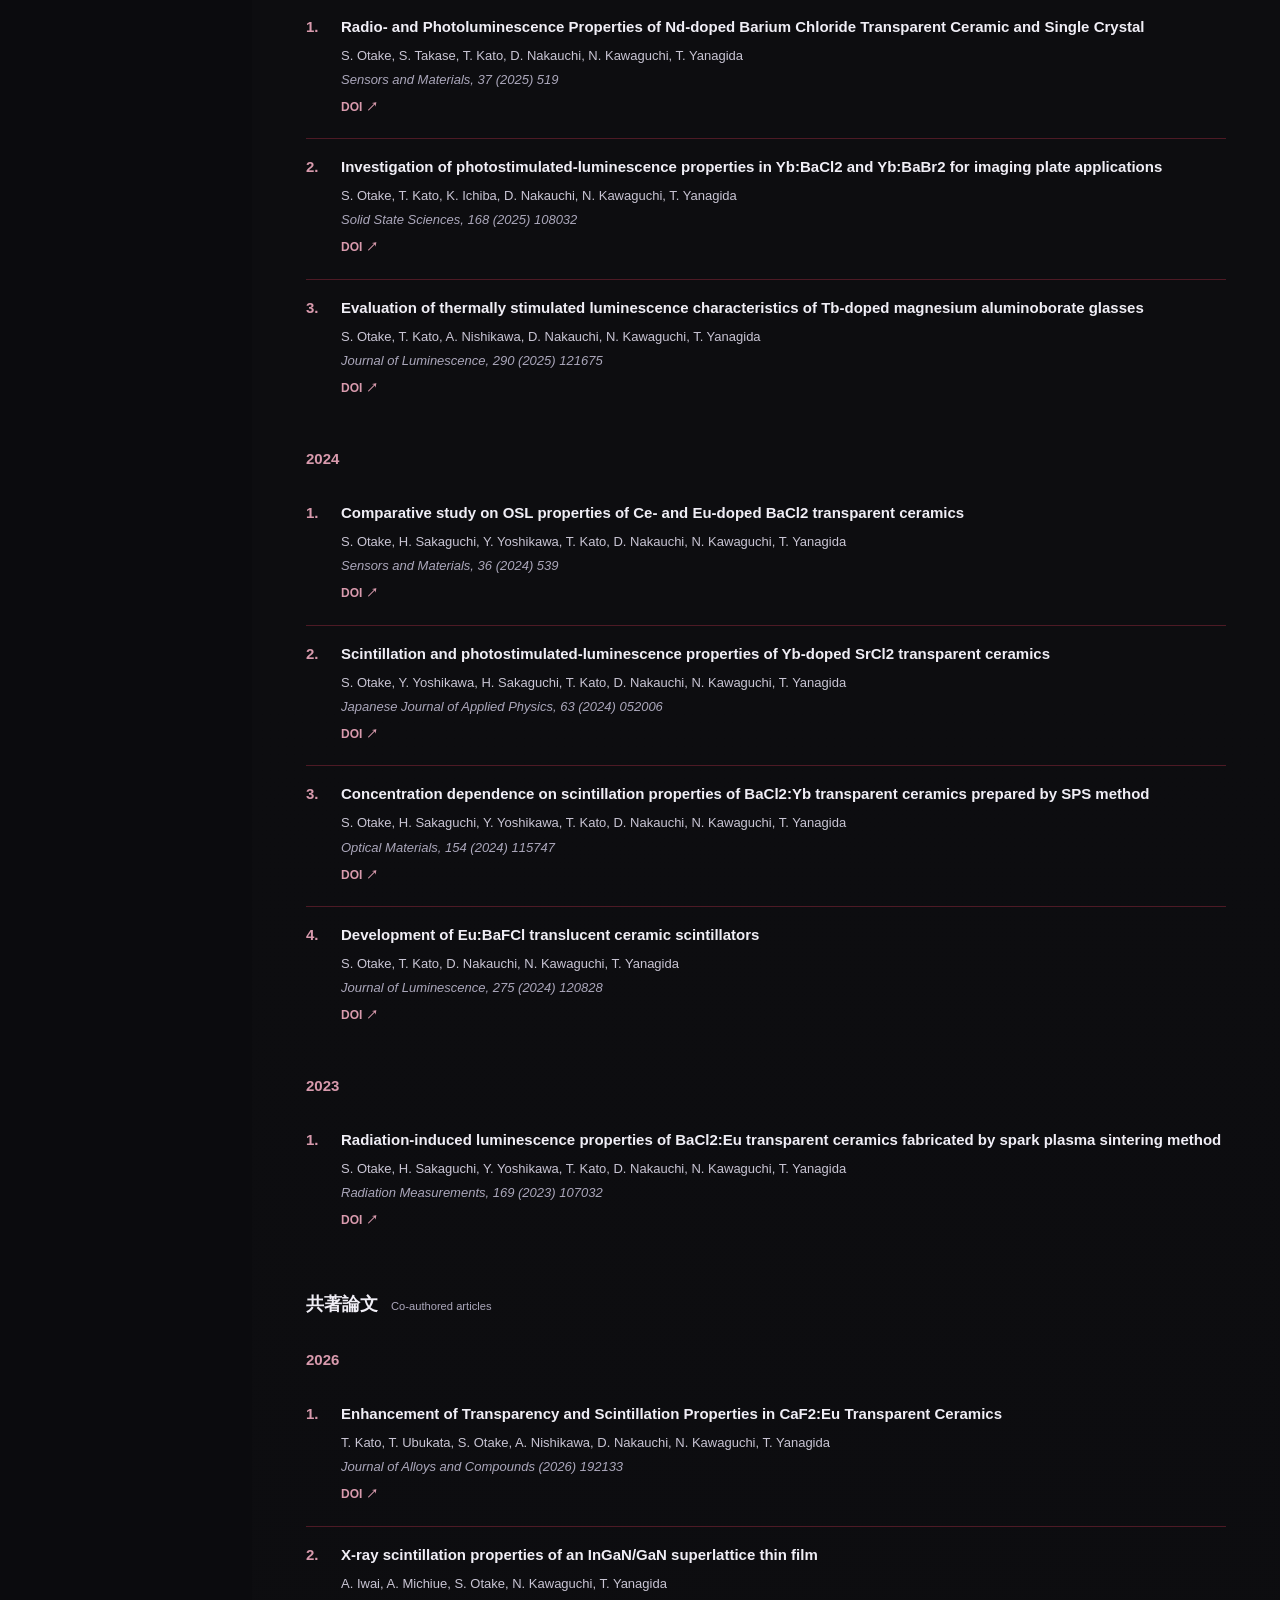
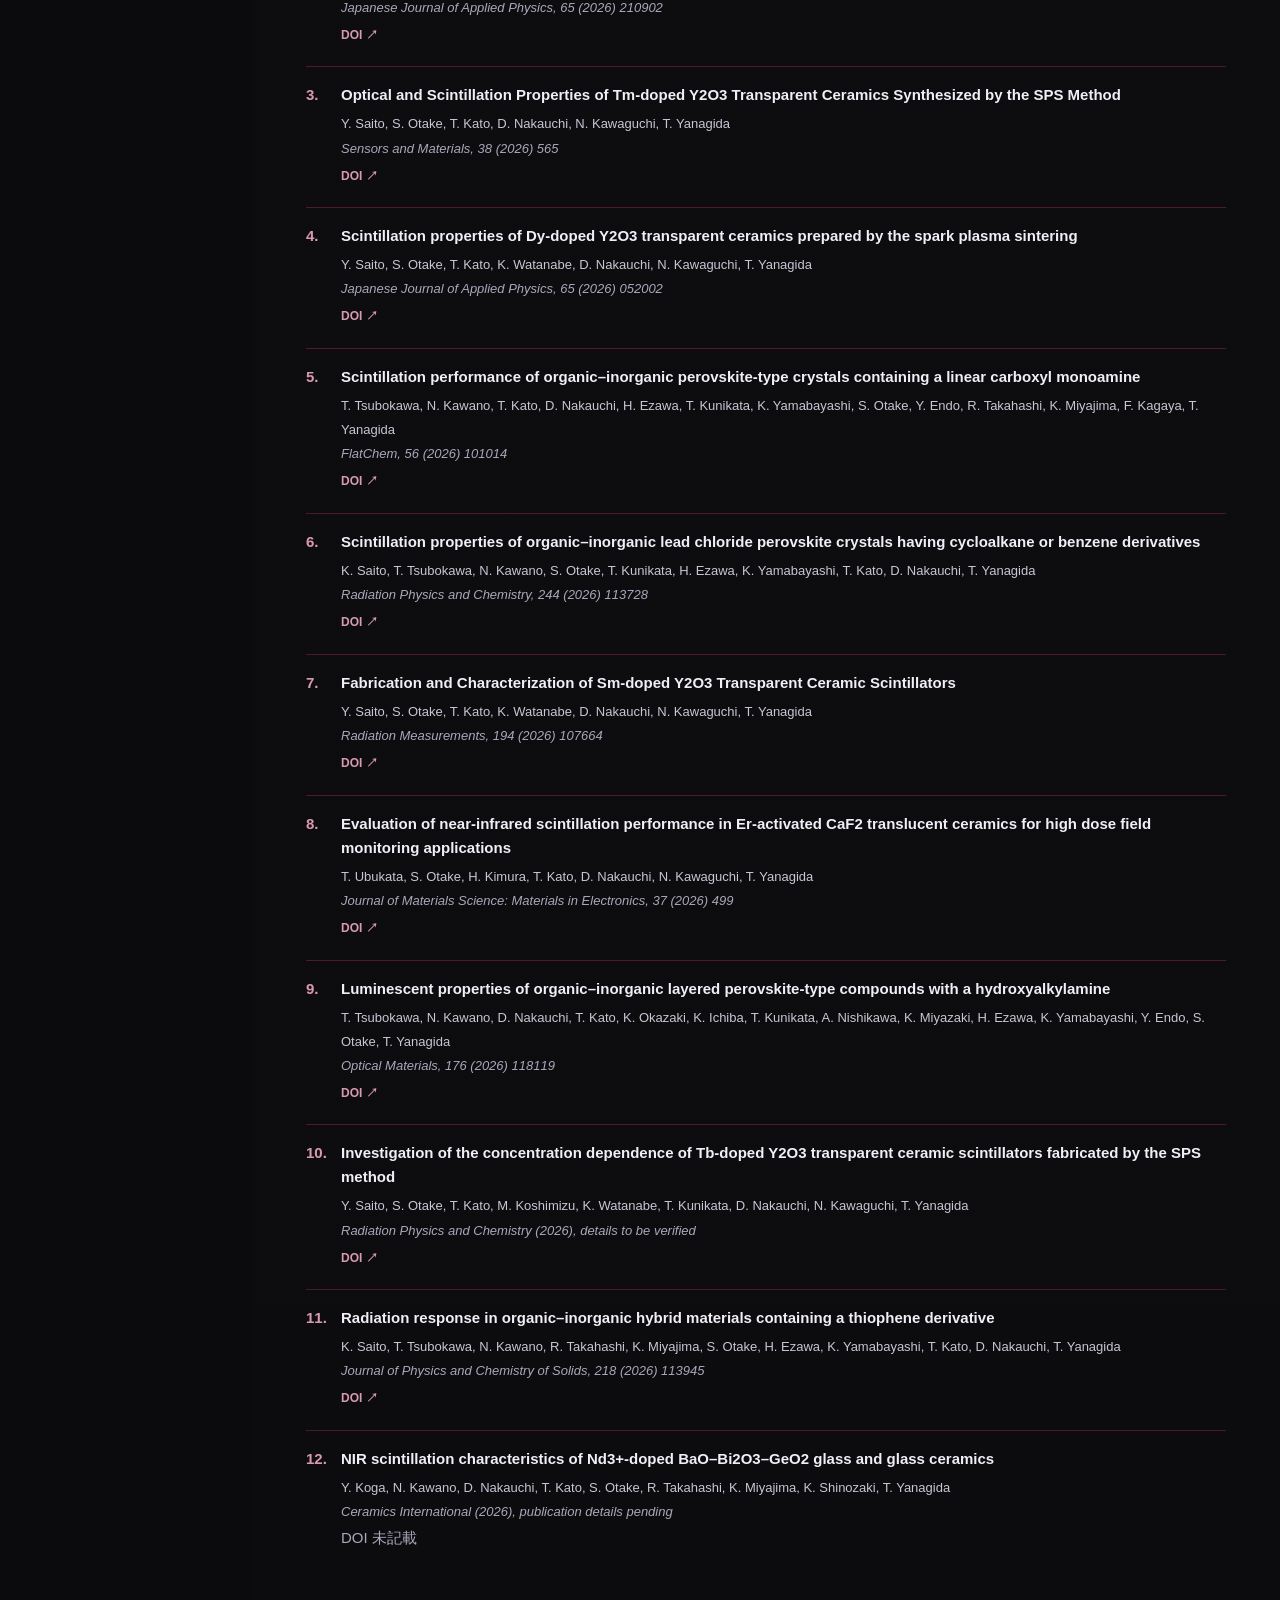
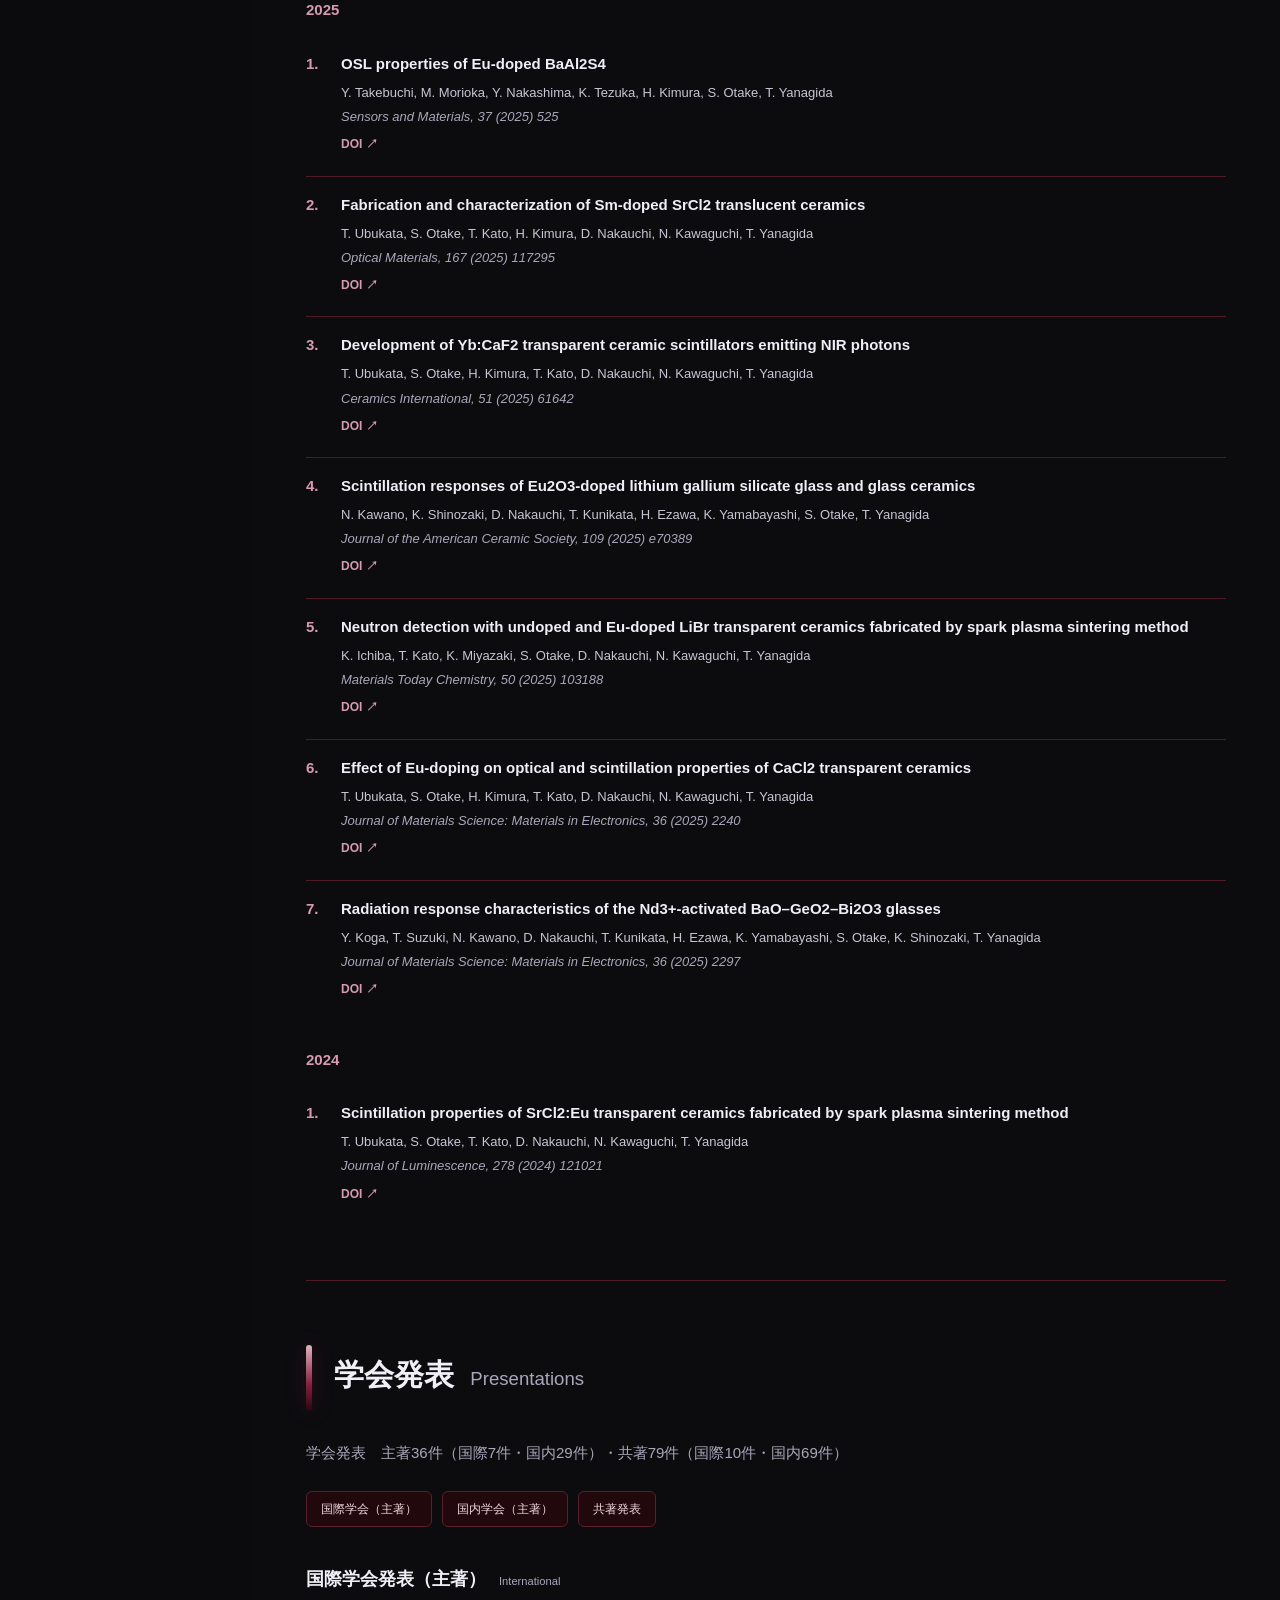
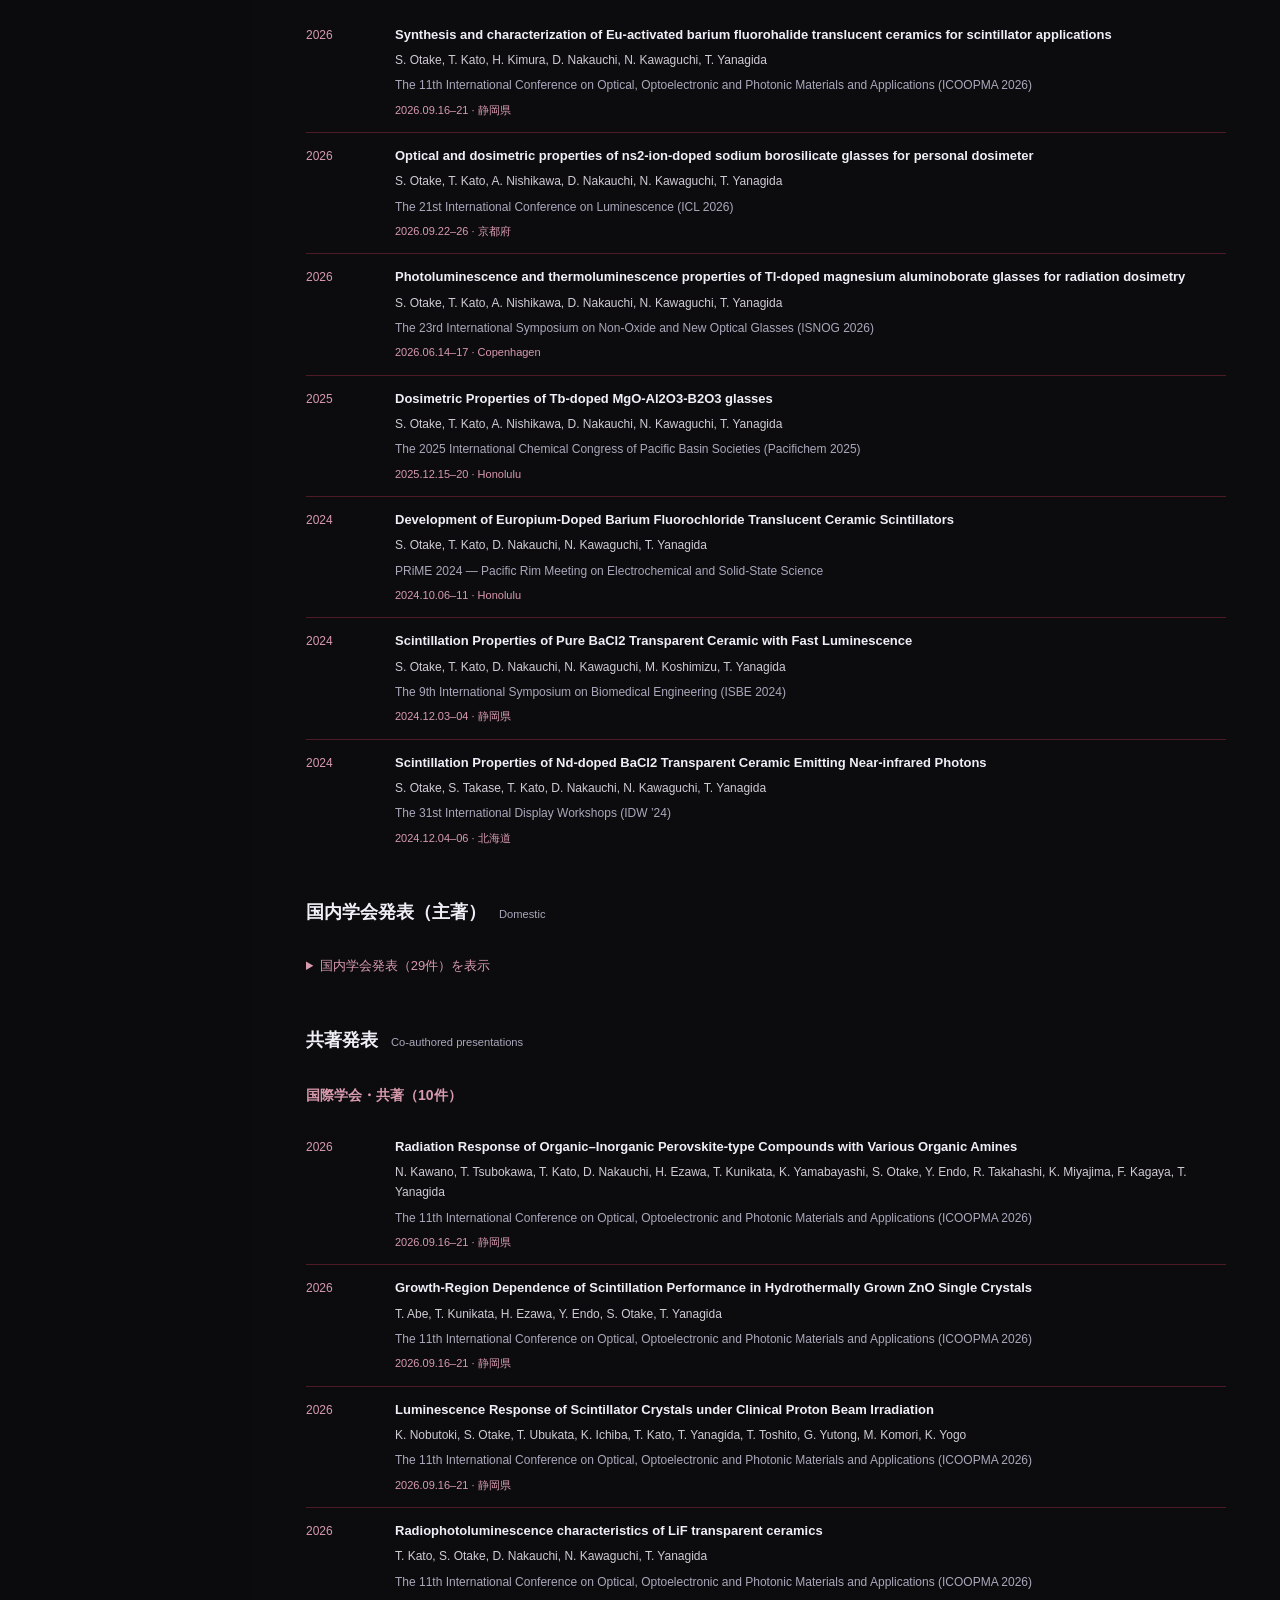
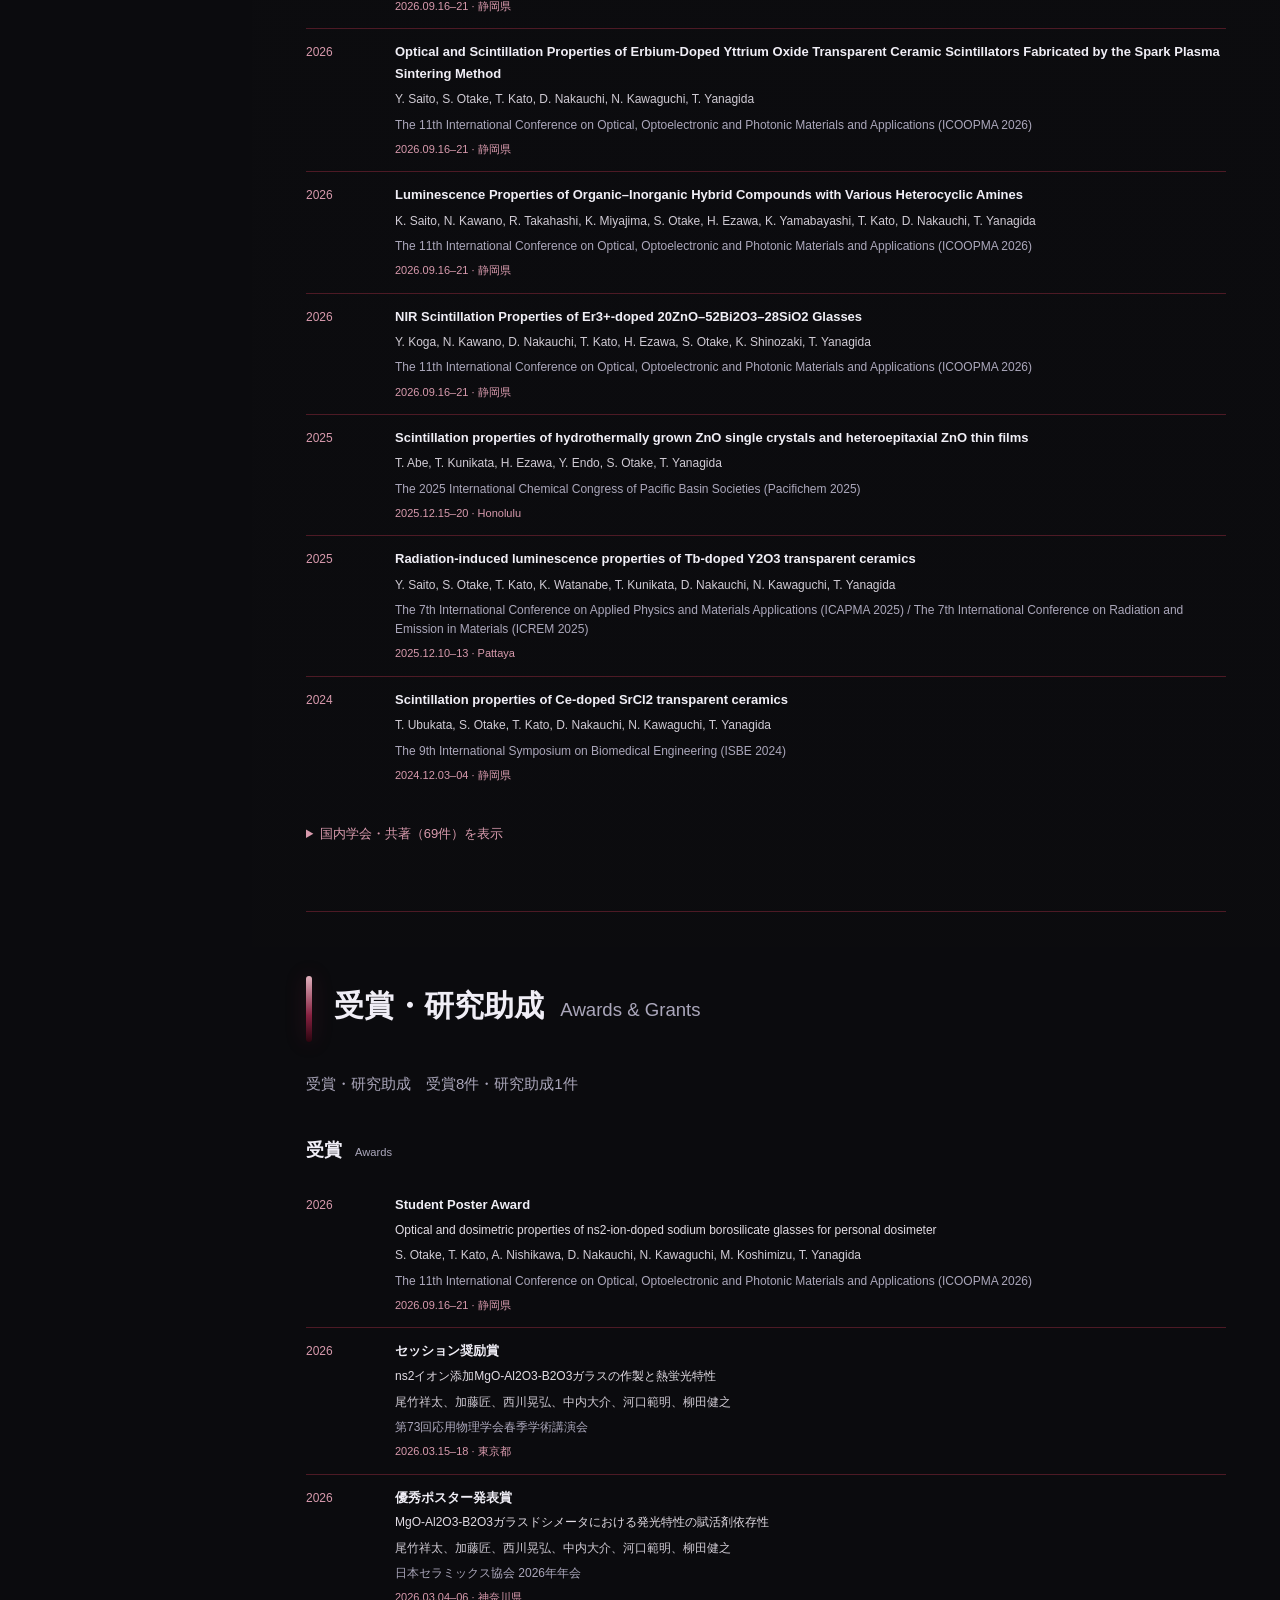
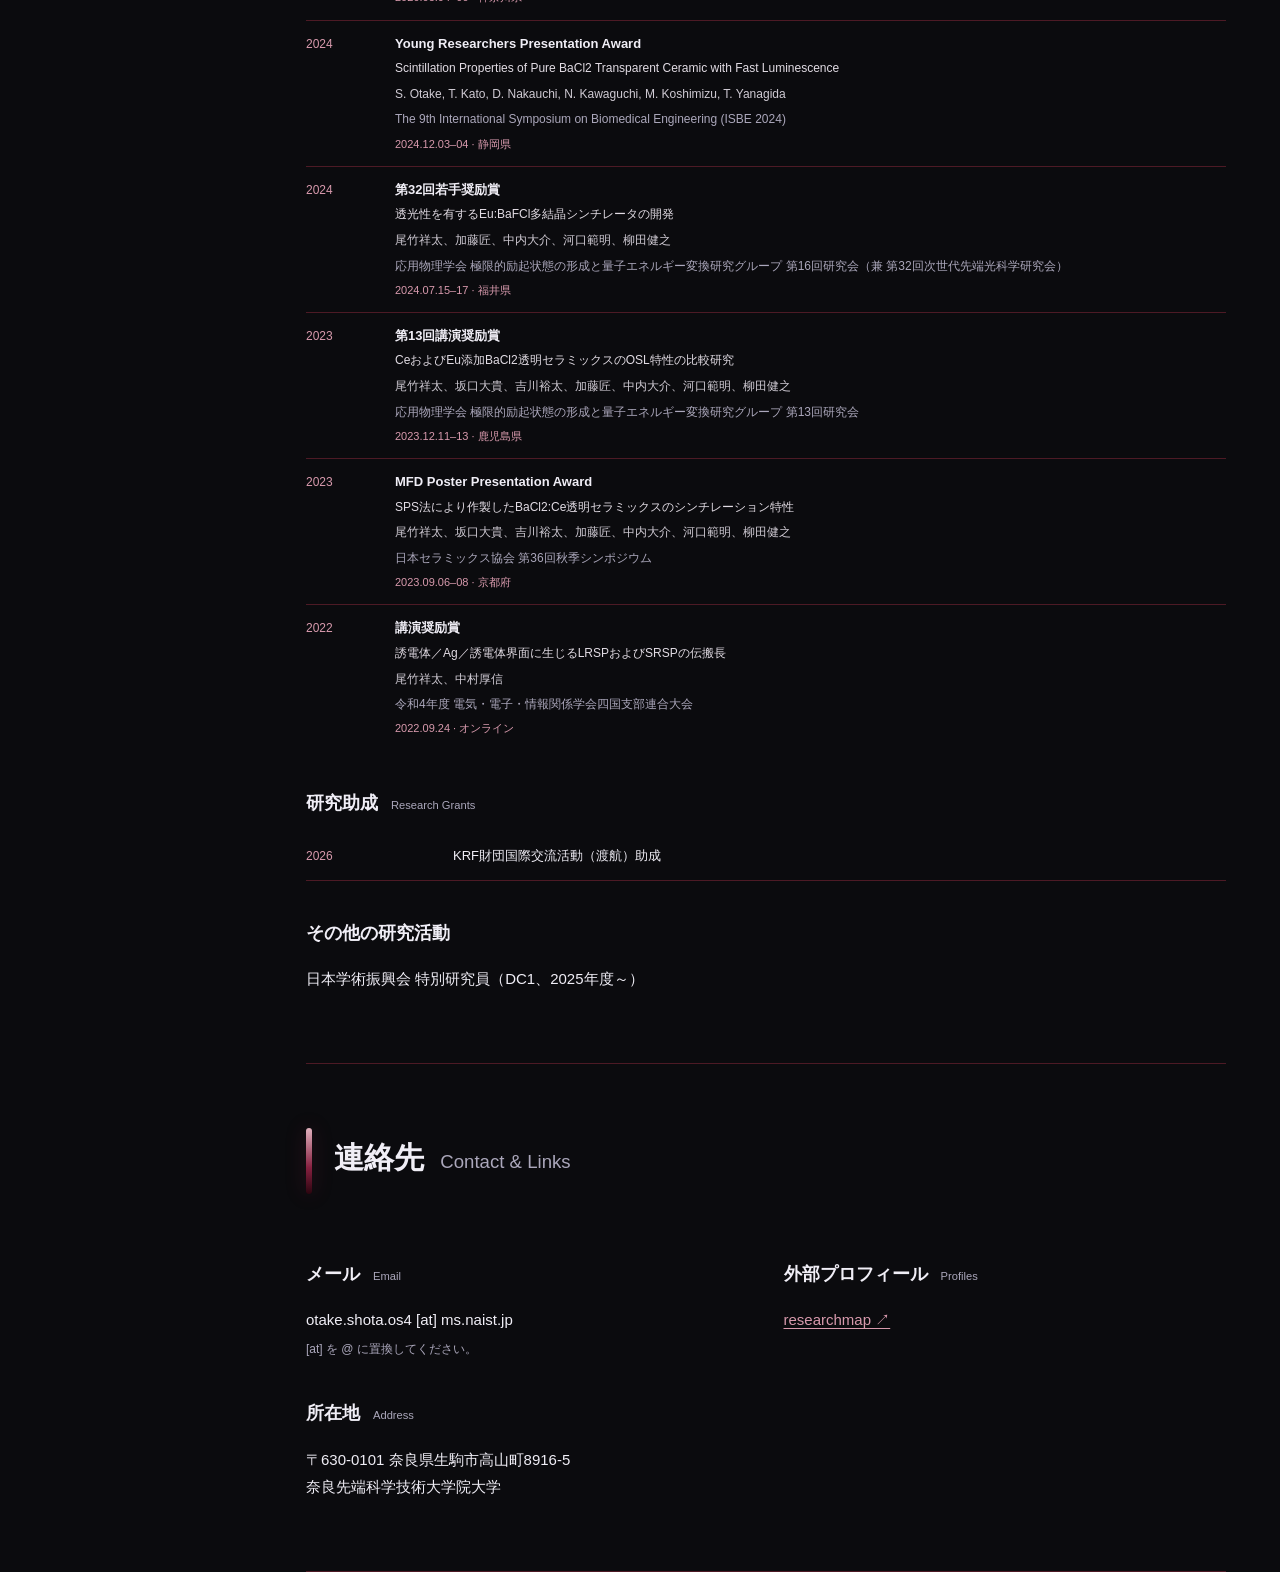
==== commit a4a74eb4: "Add files via upload" ====
--- a/index.html
+++ b/index.html
@@ -240,10 +240,10 @@
                 奈良先端科学技術大学院大学<br/>先端科学技術研究科 物質創成科学領域<br/>博士後期課程2年（D2）
               </p>
               <h3>
-                職歴・フェローシップ
+                職歴・フェローシップ <span>Experience &amp; Fellowships</span>
               </h3>
               <p>
-                2025.04–現在　日本学術振興会特別研究員（DC1）<br/><span class="muted">課題番号：25KJ1819<br/>「複合アニオン透光性セラミックスのシンチレータへの応用」</span>
+                2025.04–現在　日本学術振興会特別研究員（DC1）<br/><span class="muted">課題番号：<a href="https://kaken.nii.ac.jp/ja/grant/KAKENHI-PROJECT-25KJ1819/" target="_blank" rel="noopener noreferrer">25KJ1819 ↗</a><br/>「複合アニオン透光性セラミックスのシンチレータへの応用」</span>
               </p>
             </div>
             <div>
@@ -265,7 +265,7 @@
                 </li>
               </ul>
               <h3>
-                所属学会
+                所属学会 <span>Professional Societies</span>
               </h3>
               <p>
                 応用物理学会、日本セラミックス協会
@@ -728,6 +728,8 @@
           <div class="section-heading">
             <h2>学会発表 <span>Presentations</span></h2>
           </div>
+          <!-- 件数は以下の一覧の li から自動集計。学会発表を追加したら数字も自動更新されます。 -->
+          <p class="lead">学会発表　主著<span data-count-for="#international-talks > li, #domestic-talks > li">36</span>件（国際<span data-count-for="#international-talks > li">7</span>件・国内<span data-count-for="#domestic-talks > li">29</span>件）・共著<span data-count-for="#co-international-talks > li, #co-domestic-talks > li">79</span>件（国際<span data-count-for="#co-international-talks > li">10</span>件・国内<span data-count-for="#co-domestic-talks > li">69</span>件）</p>
           <div class="subnav">
             <a href="#intl">国際学会（主著）</a><a href="#domestic">国内学会（主著）</a><a href="#collaborations">共著発表</a>
           </div>
@@ -1801,6 +1803,8 @@
               受賞・研究助成 <span>Awards &amp; Grants</span>
             </h2>
           </div>
+          <!-- 件数は以下の受賞リストと研究助成欄から自動集計されます。 -->
+          <p class="lead">受賞・研究助成　受賞<span data-count-for="#awards > ul.award-list > li">8</span>件・研究助成<span data-count-for="#awards > .timeline-row">1</span>件</p>
           <h3>
             受賞 <span>Awards</span>
           </h3>
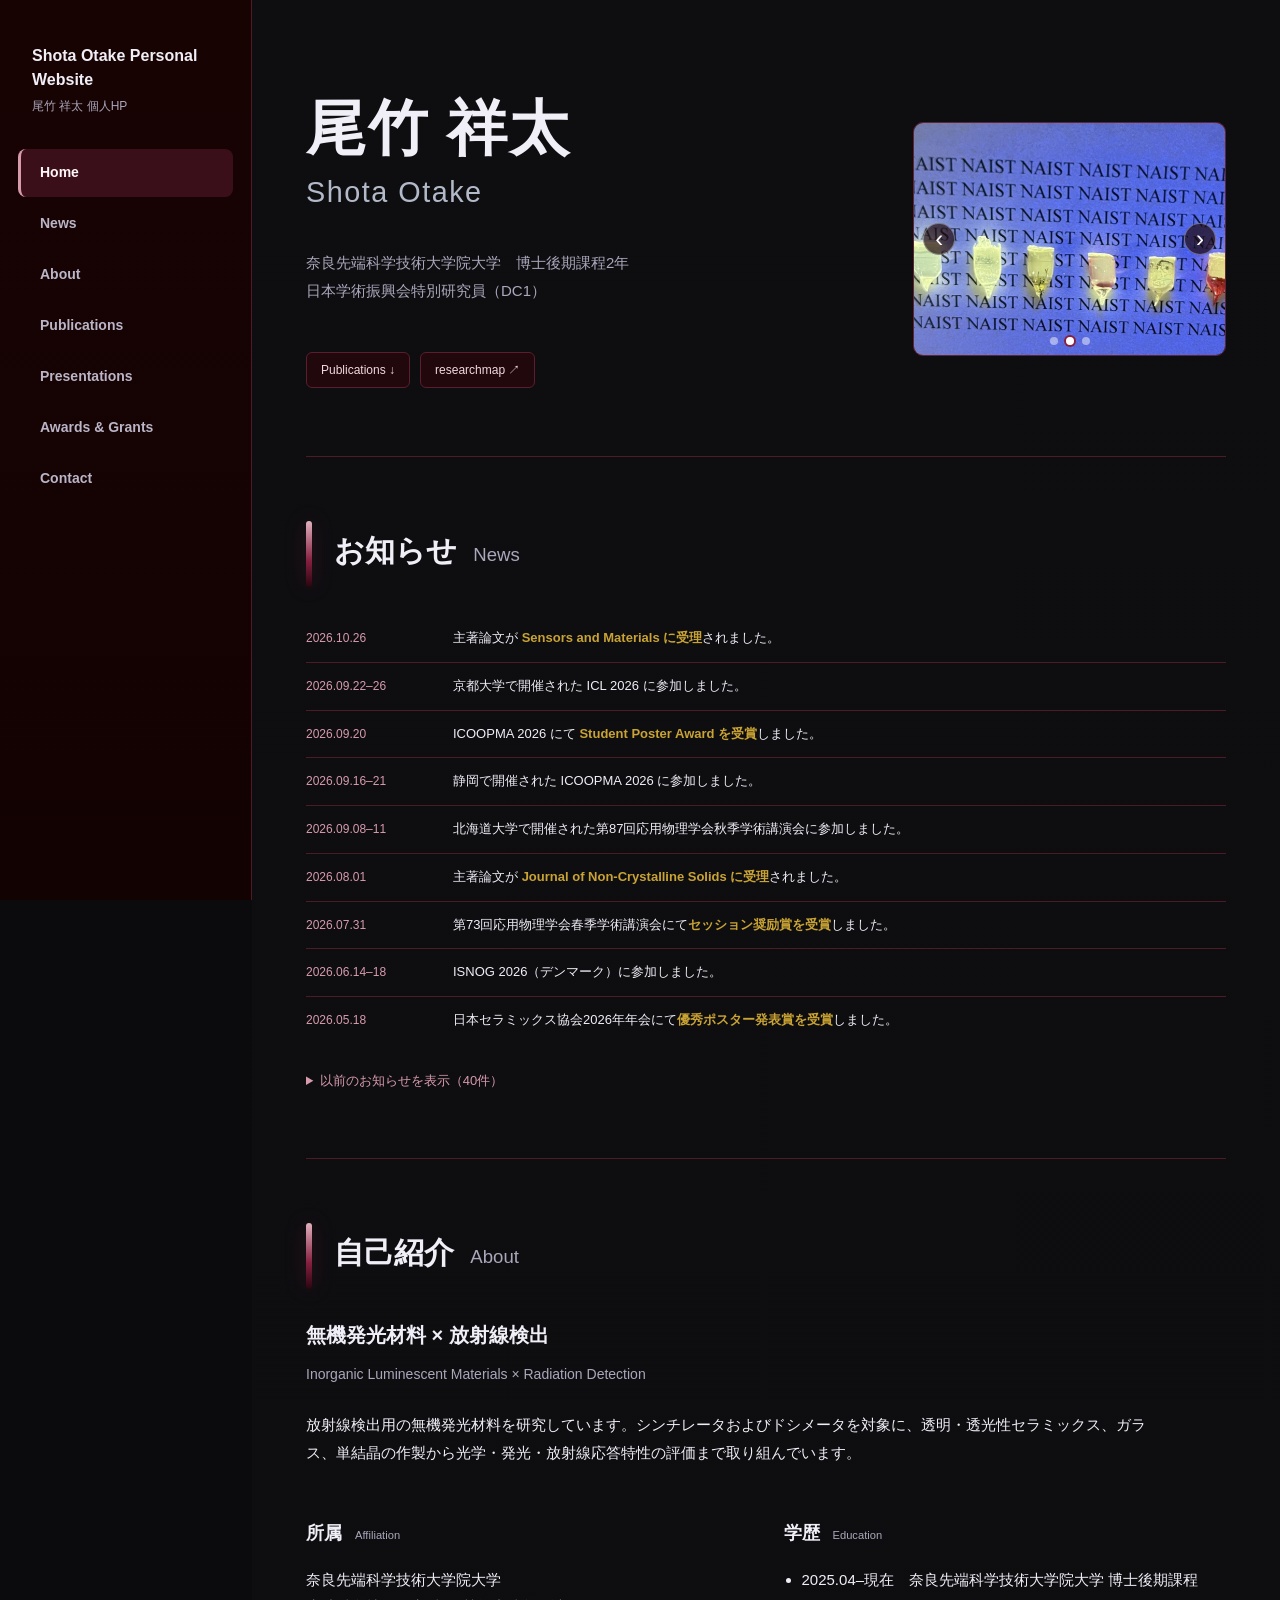
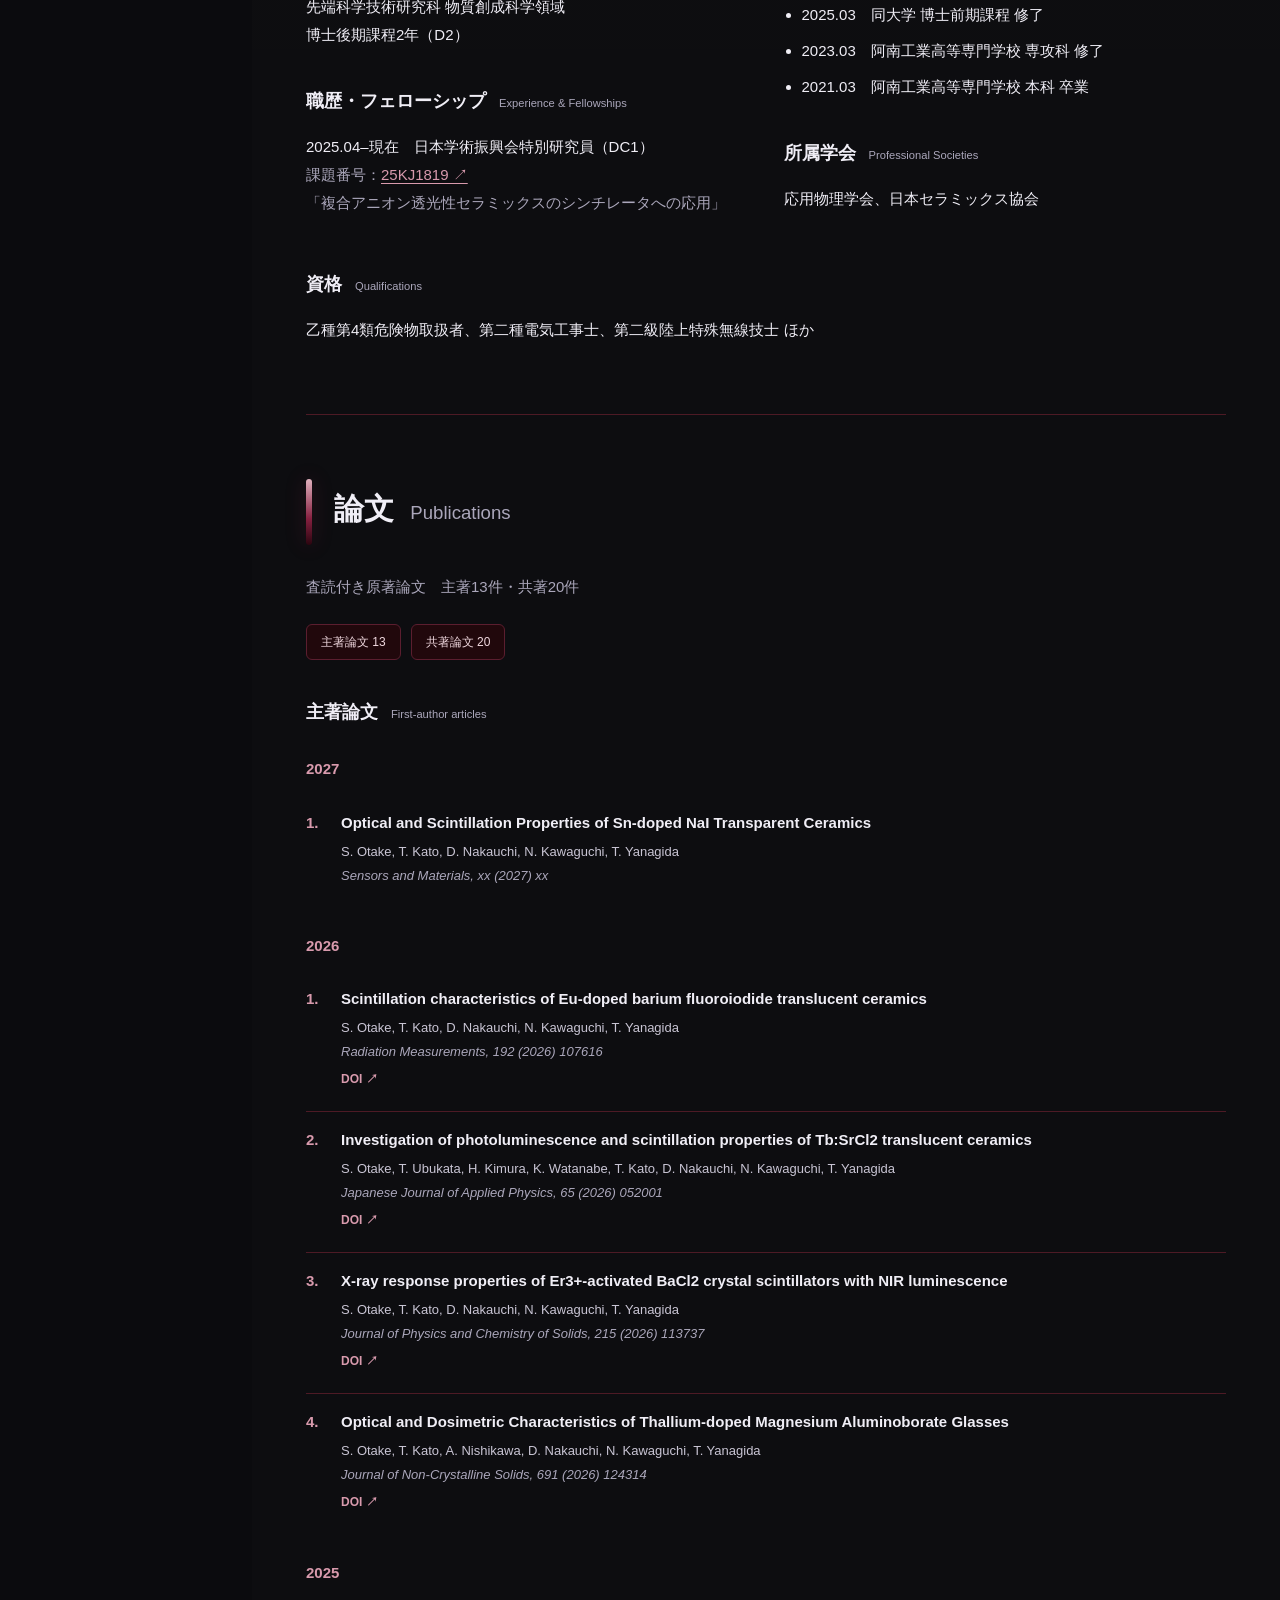
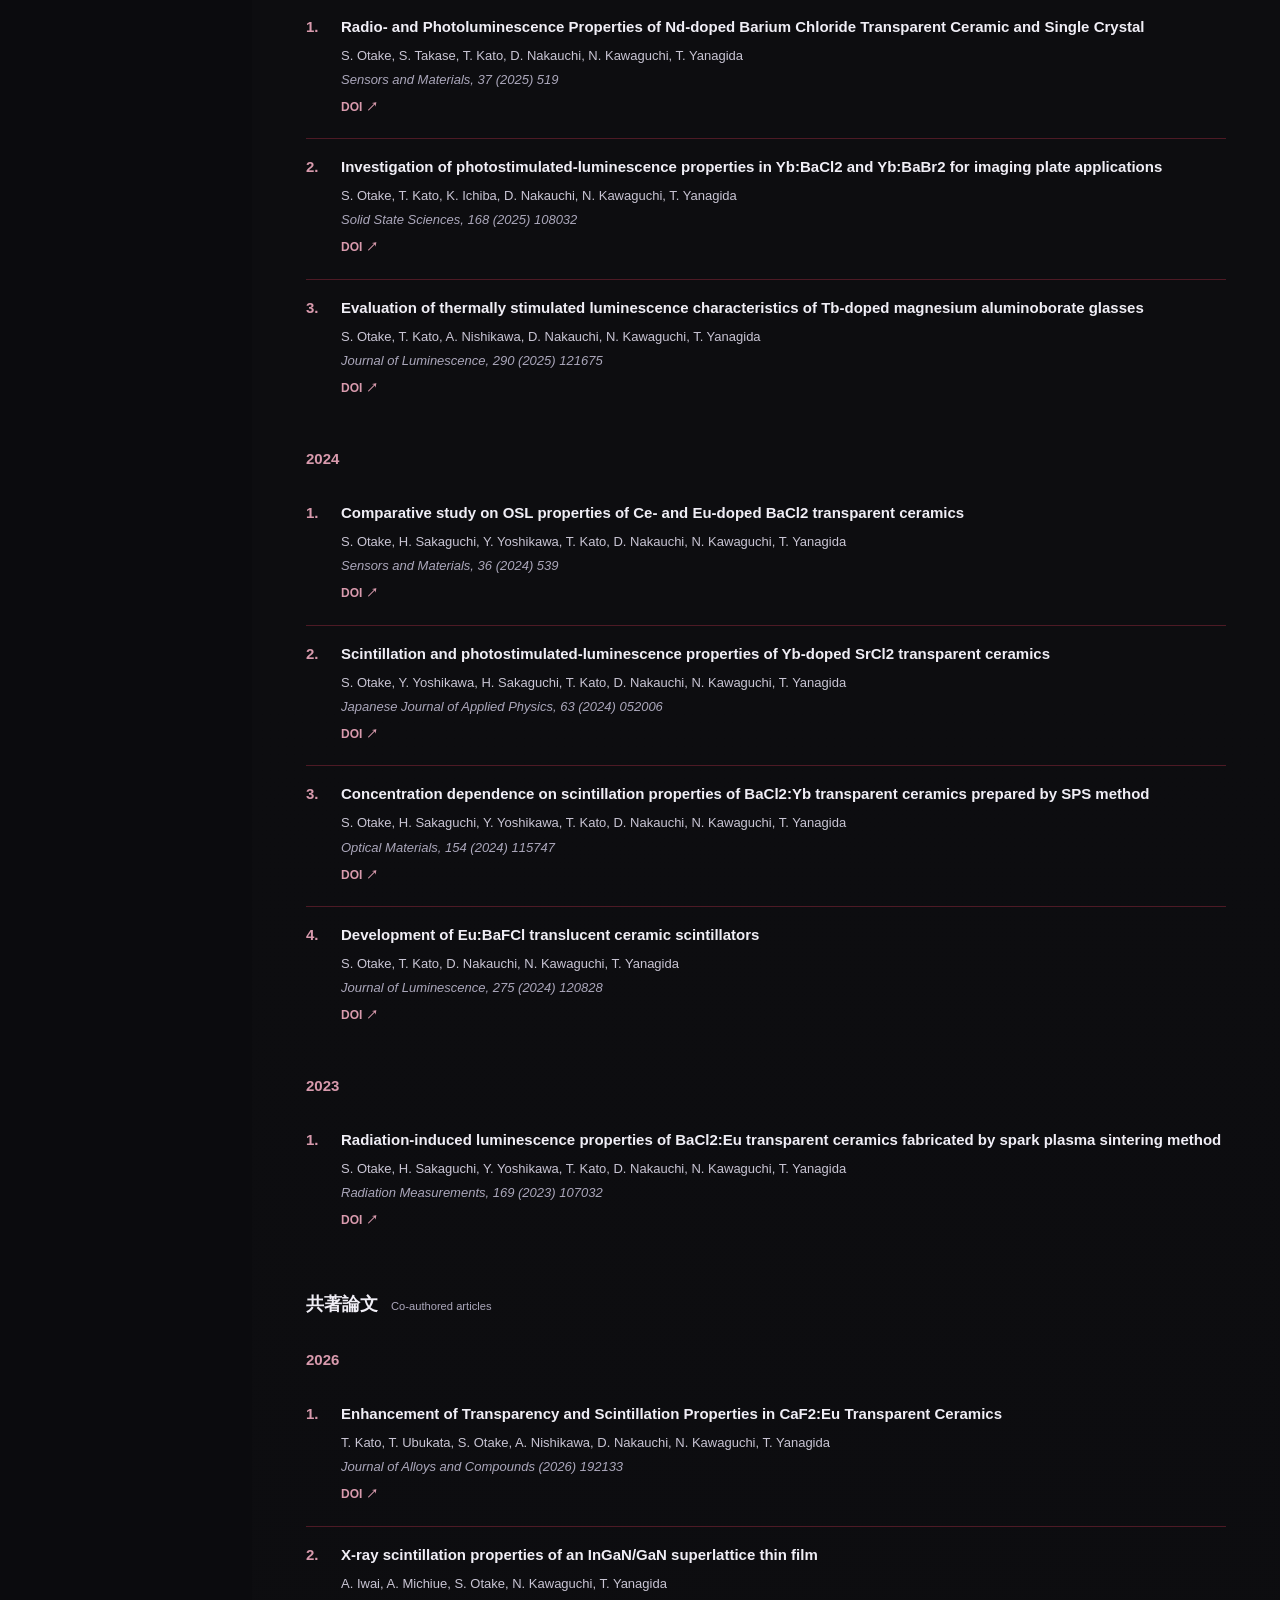
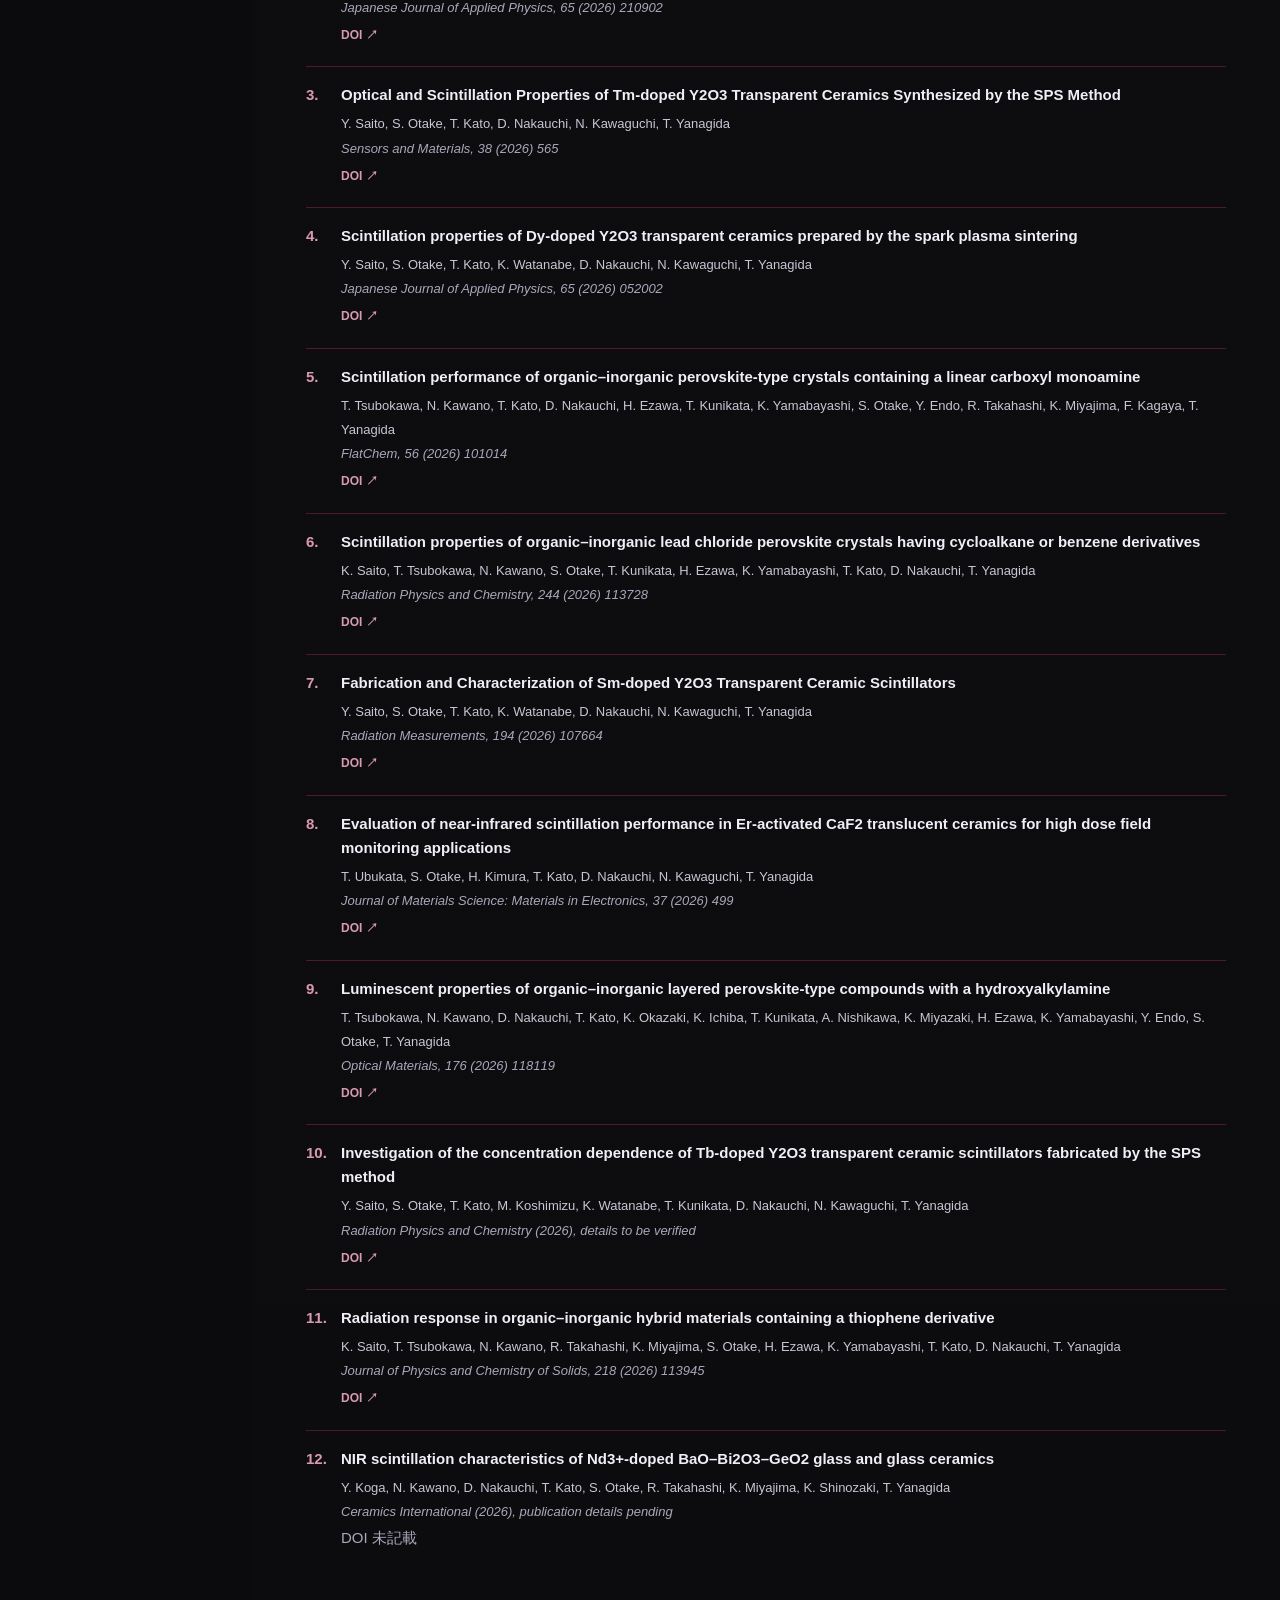
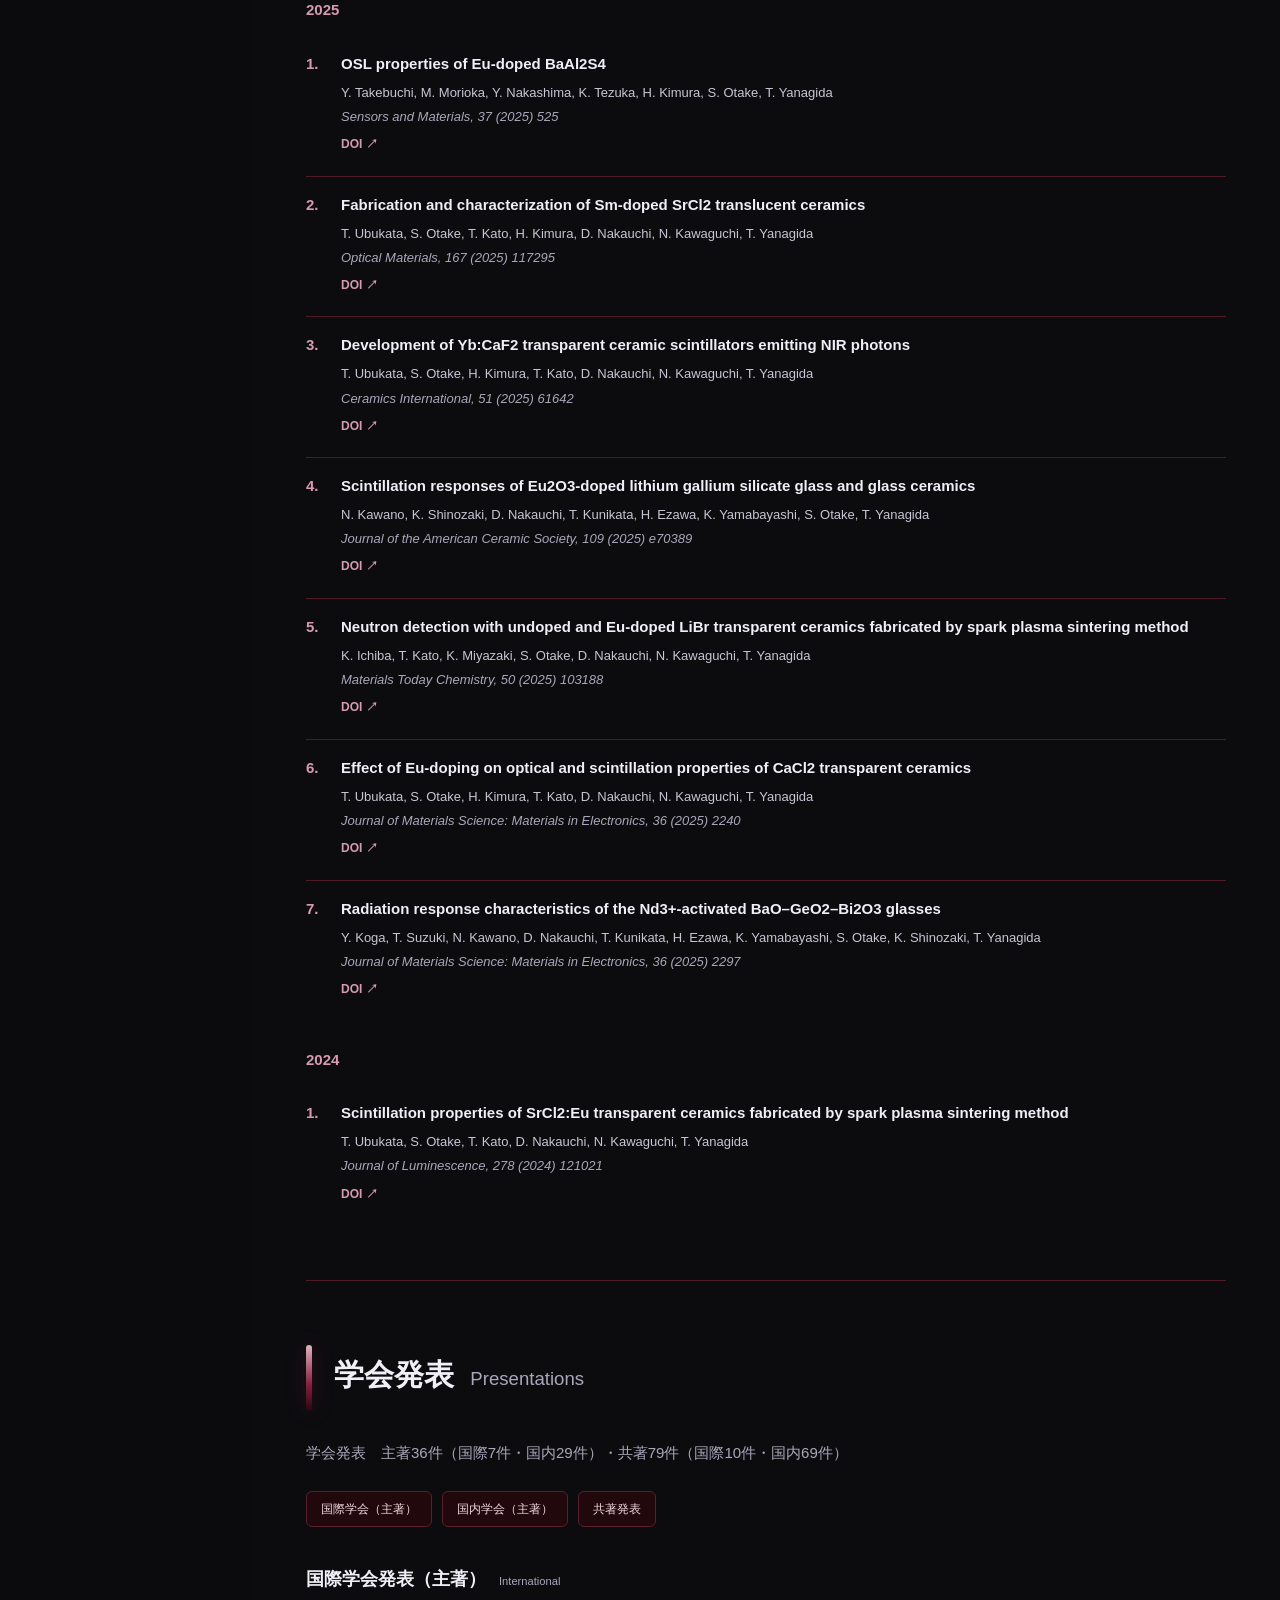
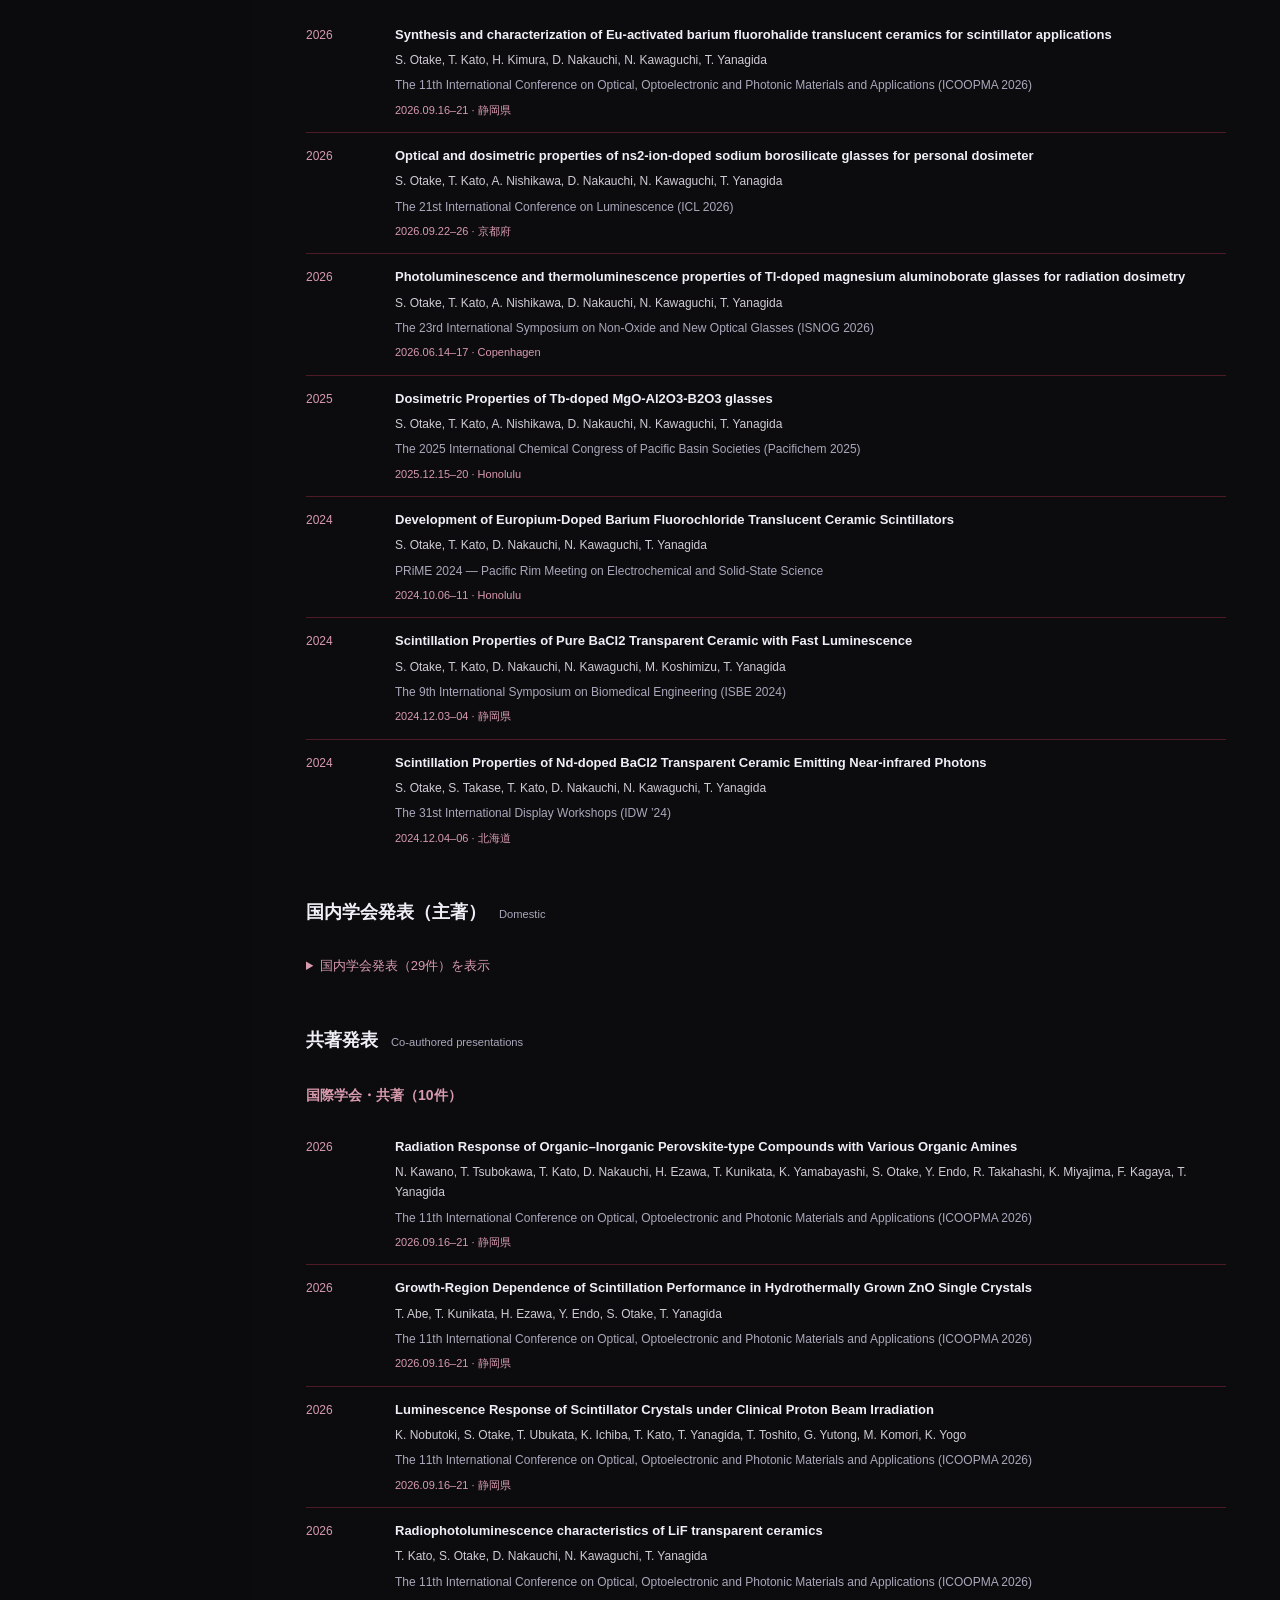
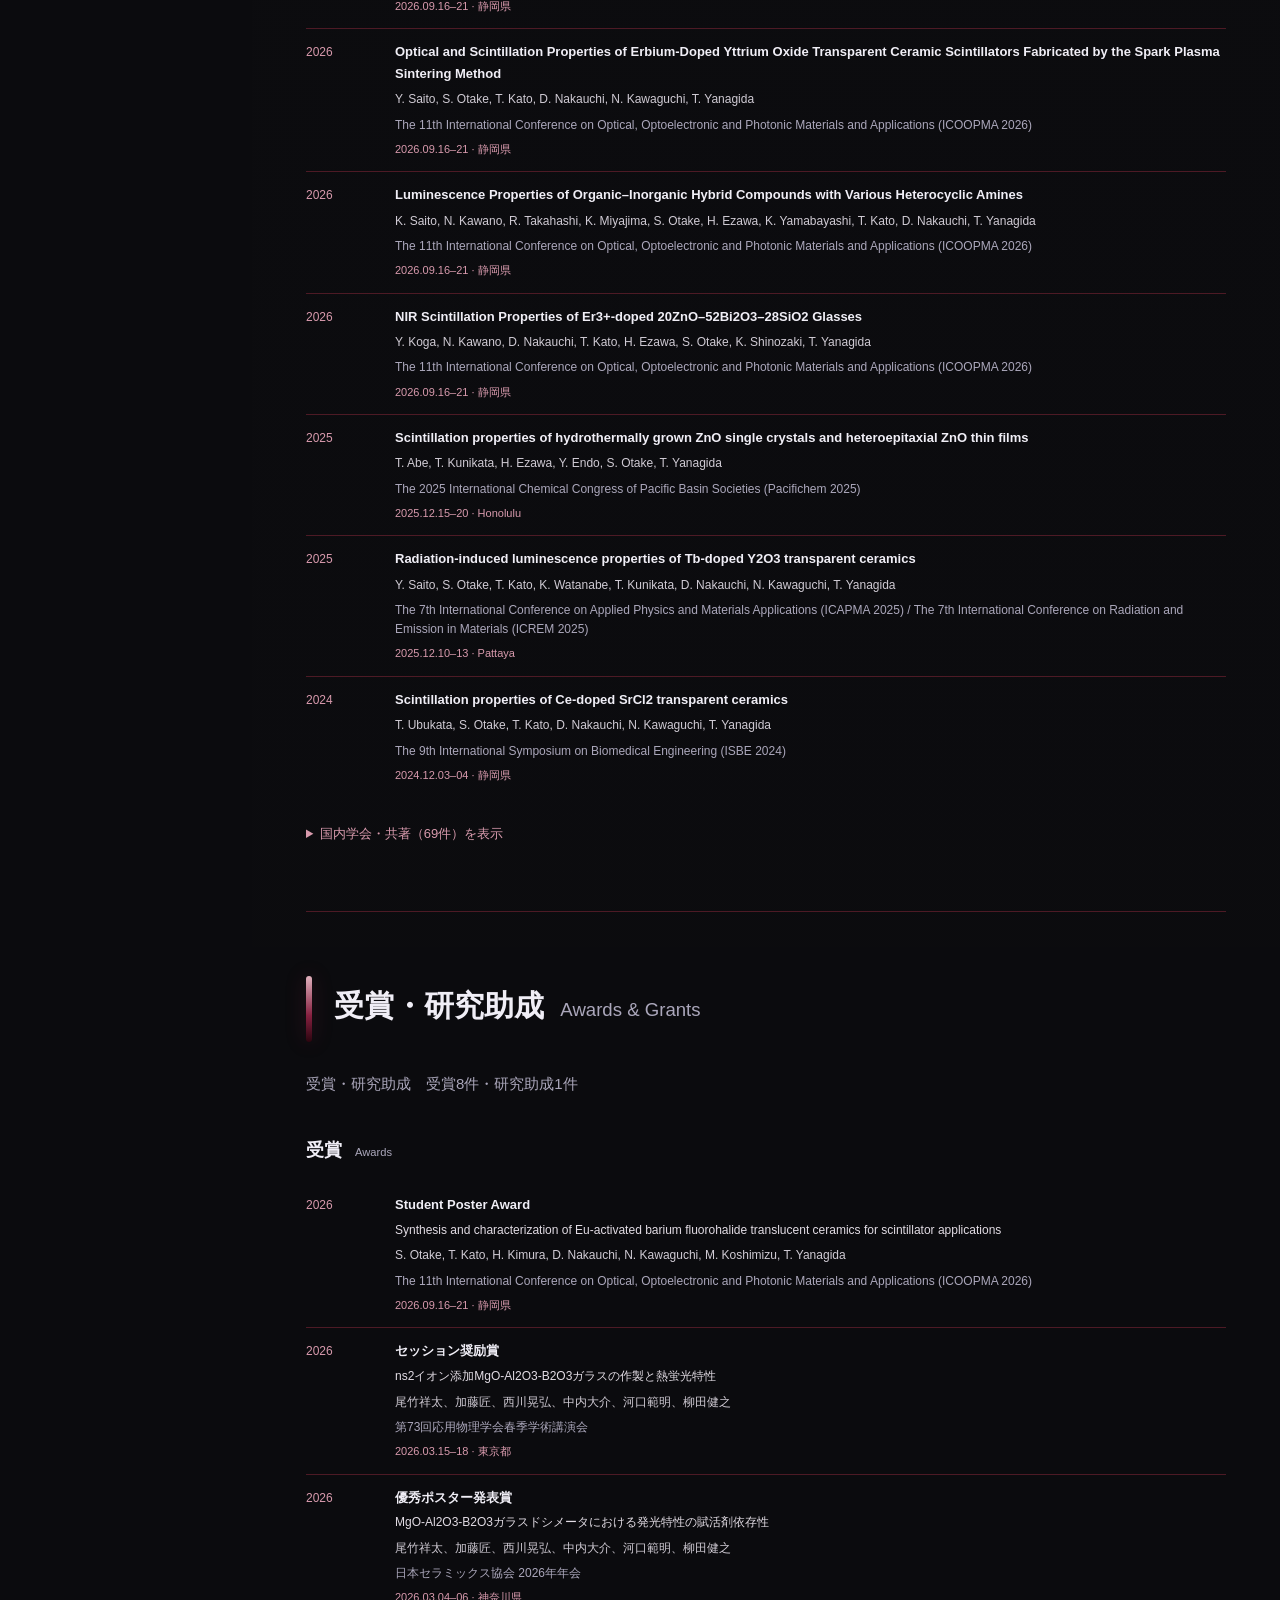
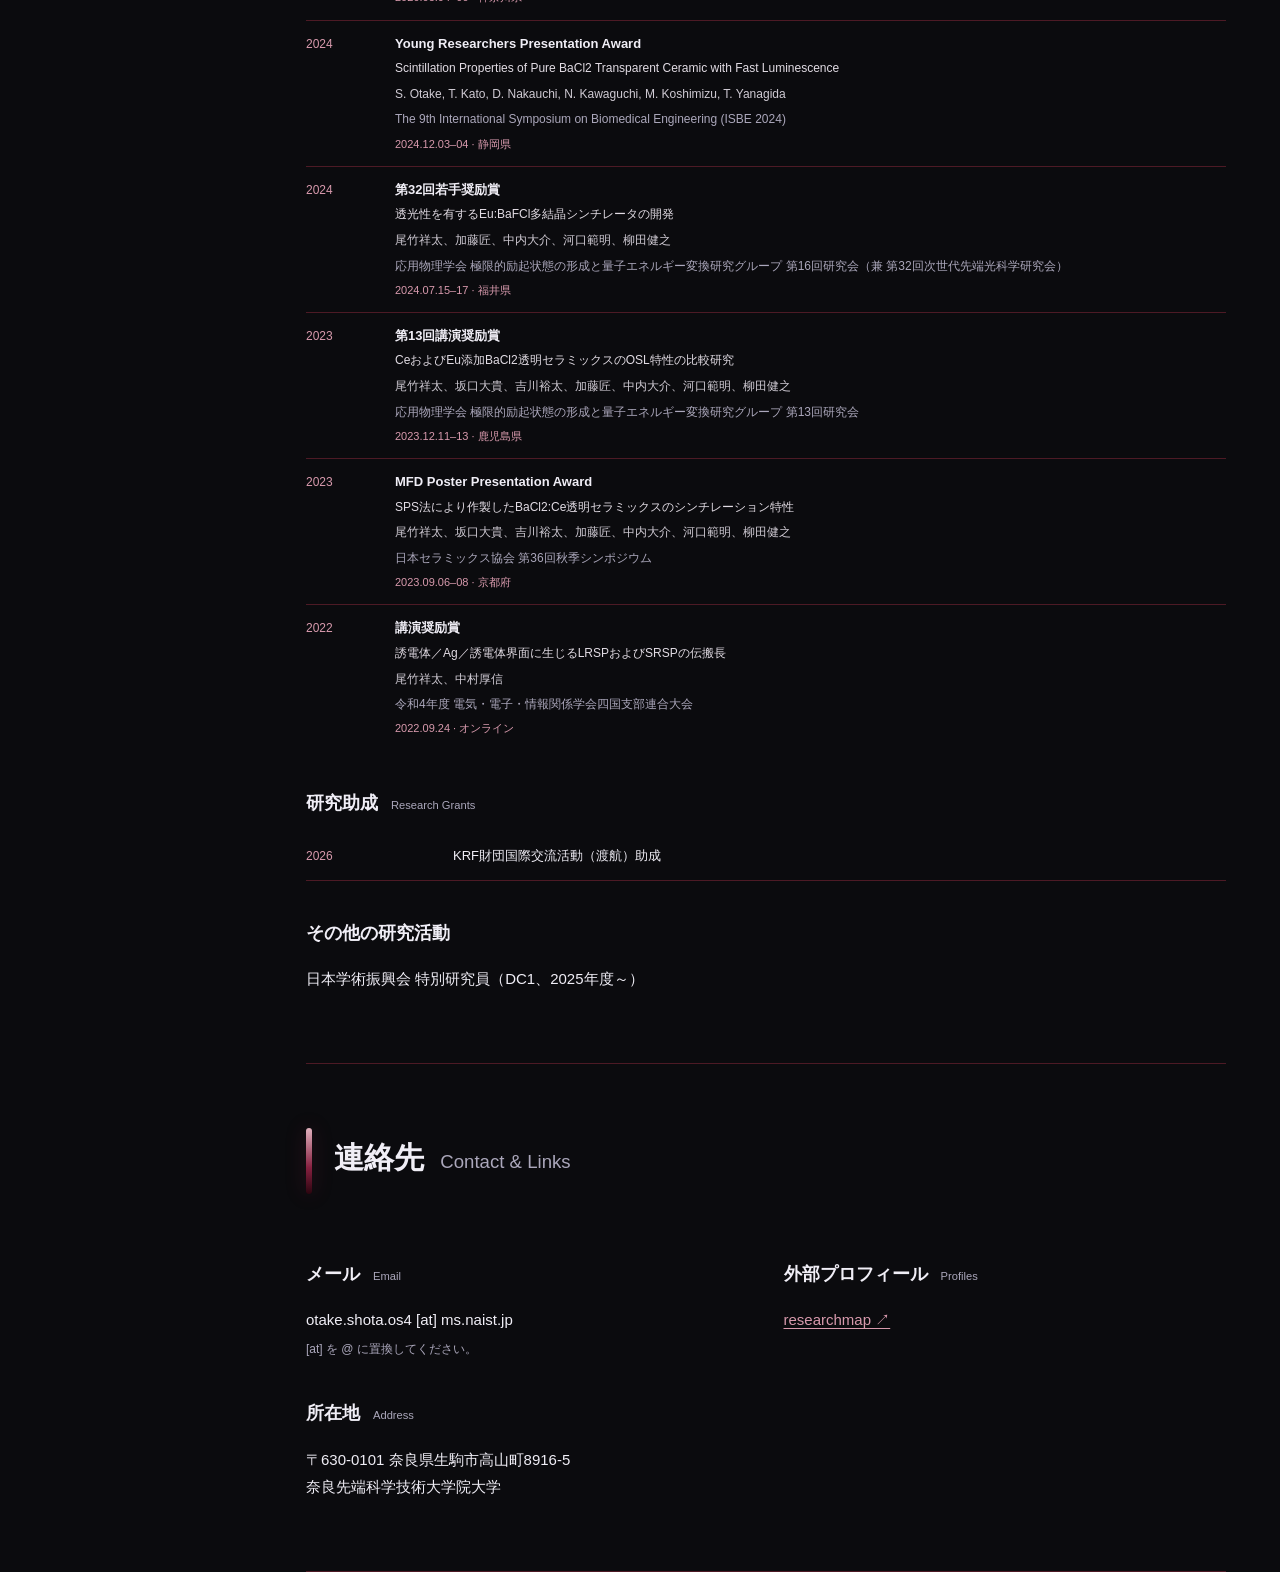
==== commit 8f300648: "Update award details for 2026" ====
--- a/index.html
+++ b/index.html
@@ -1814,8 +1814,8 @@
               <span class="award-year">2026</span>
               <div class="award-content">
                 <strong class="award-title">Student Poster Award</strong>
-                <span class="award-subject">Optical and dosimetric properties of ns2-ion-doped sodium borosilicate glasses for personal dosimeter</span>
-                <span class="talk-authors">S. Otake, T. Kato, A. Nishikawa, D. Nakauchi, N. Kawaguchi, M. Koshimizu, T. Yanagida</span>
+                <span class="award-subject">Synthesis and characterization of Eu-activated barium fluorohalide translucent ceramics for scintillator applications</span>
+                <span class="talk-authors">S. Otake, T. Kato, H. Kimura, D. Nakauchi, N. Kawaguchi, M. Koshimizu, T. Yanagida</span>
                 <span class="talk-event">The 11th International Conference on Optical, Optoelectronic and Photonic Materials and Applications (ICOOPMA 2026)</span>
                 <small class="talk-meta">2026.09.16–21 · 静岡県</small>
               </div>
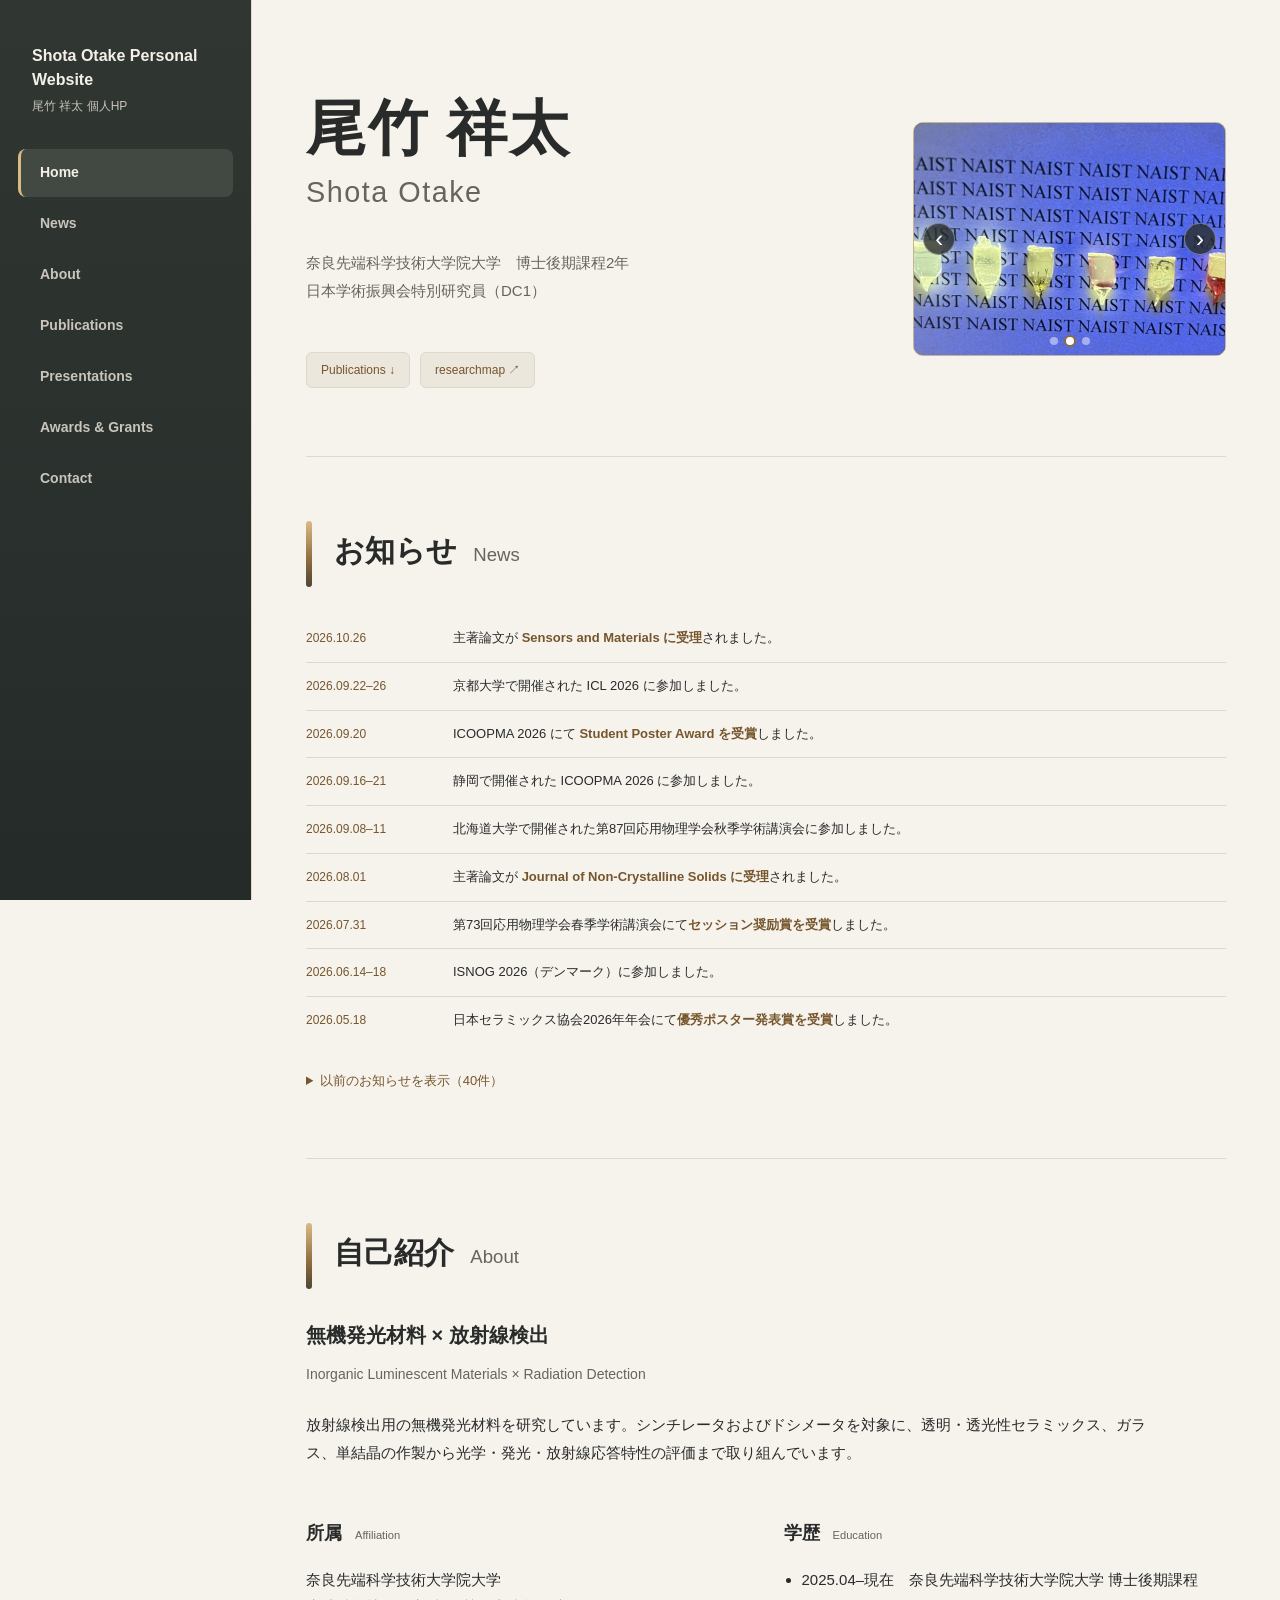
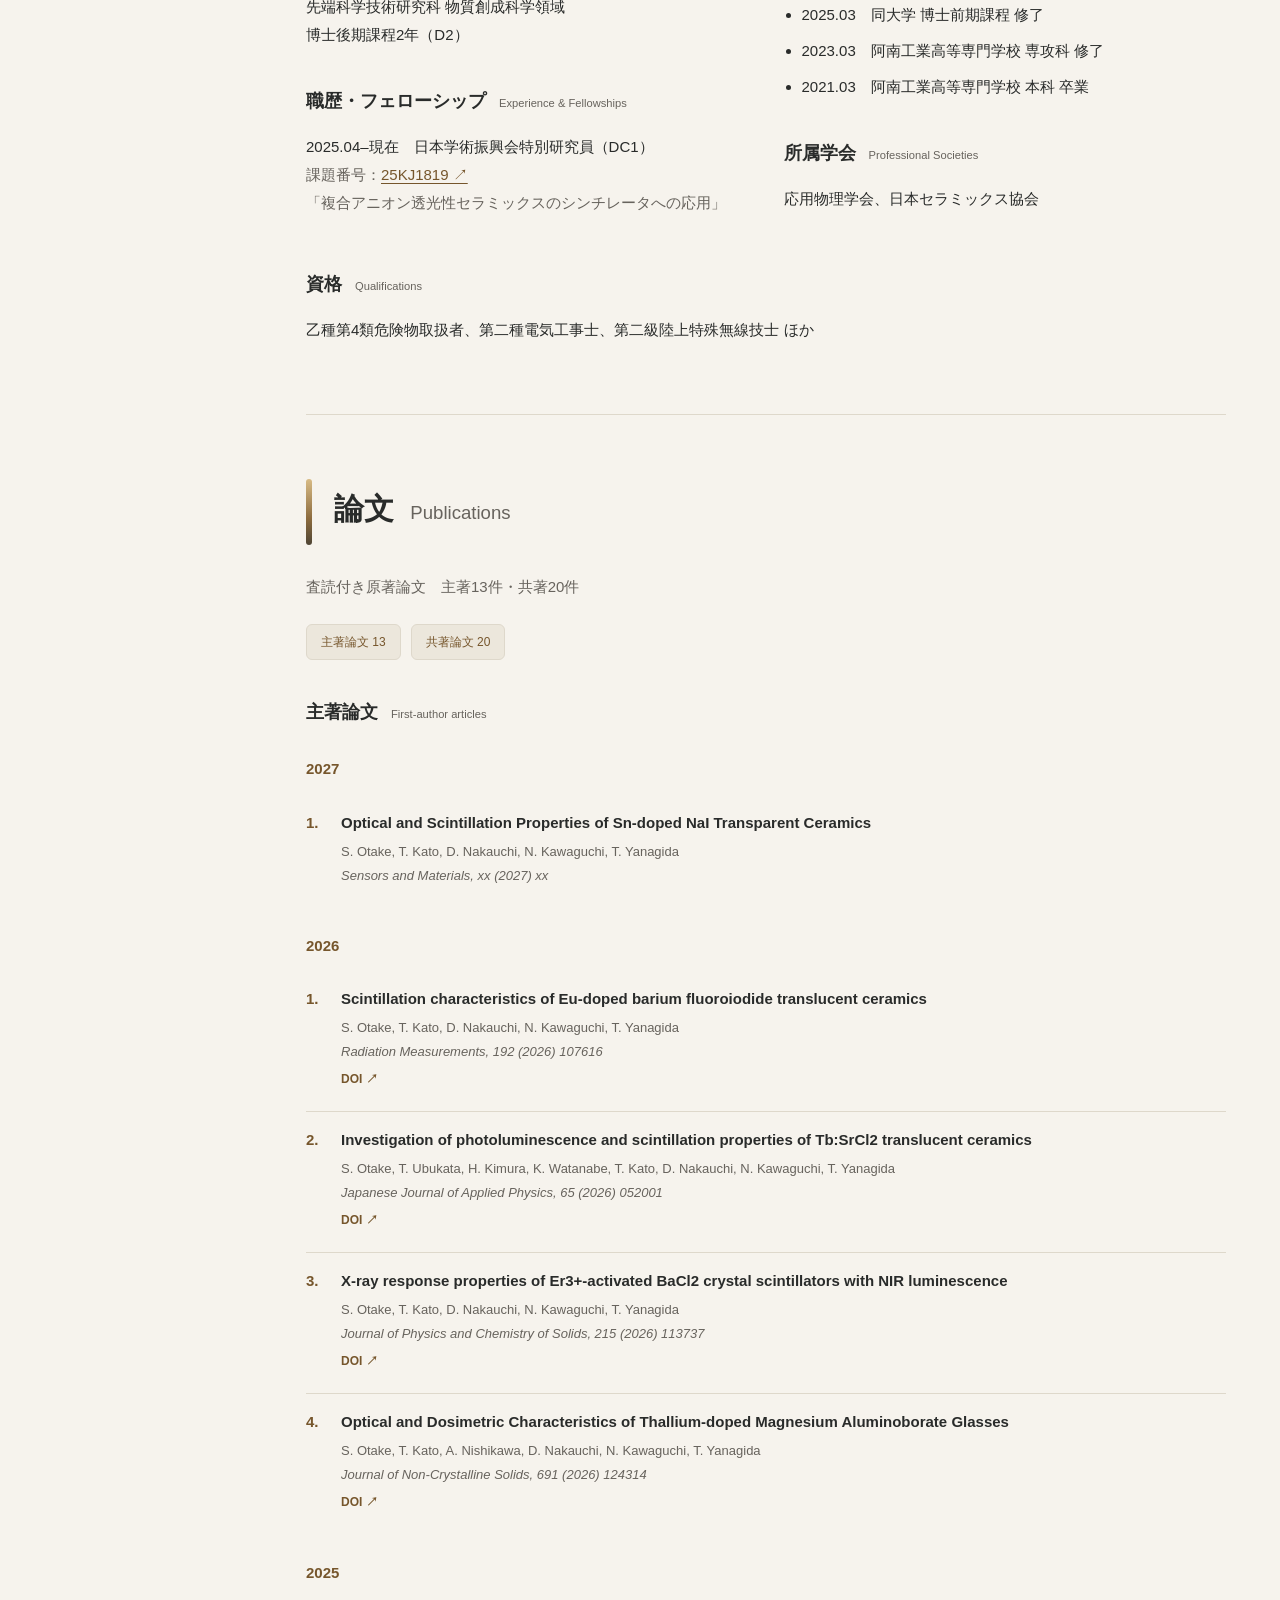
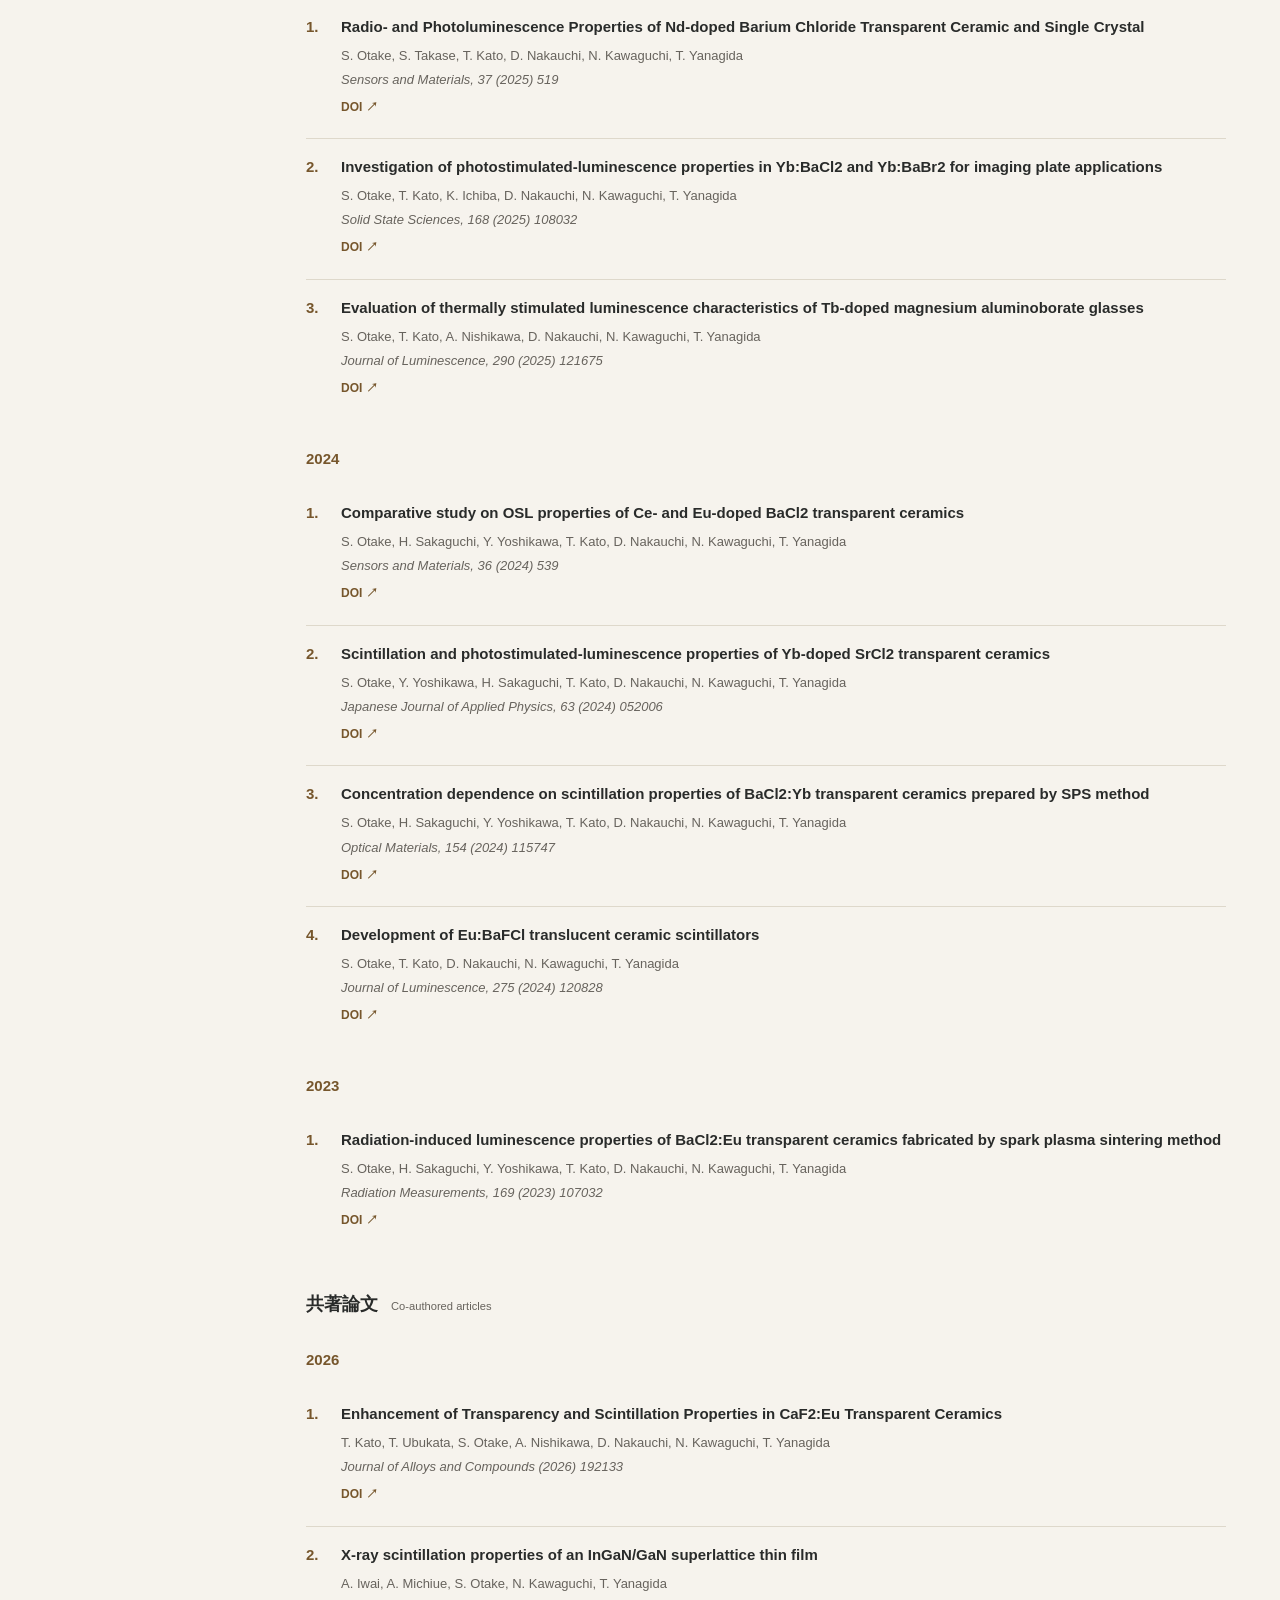
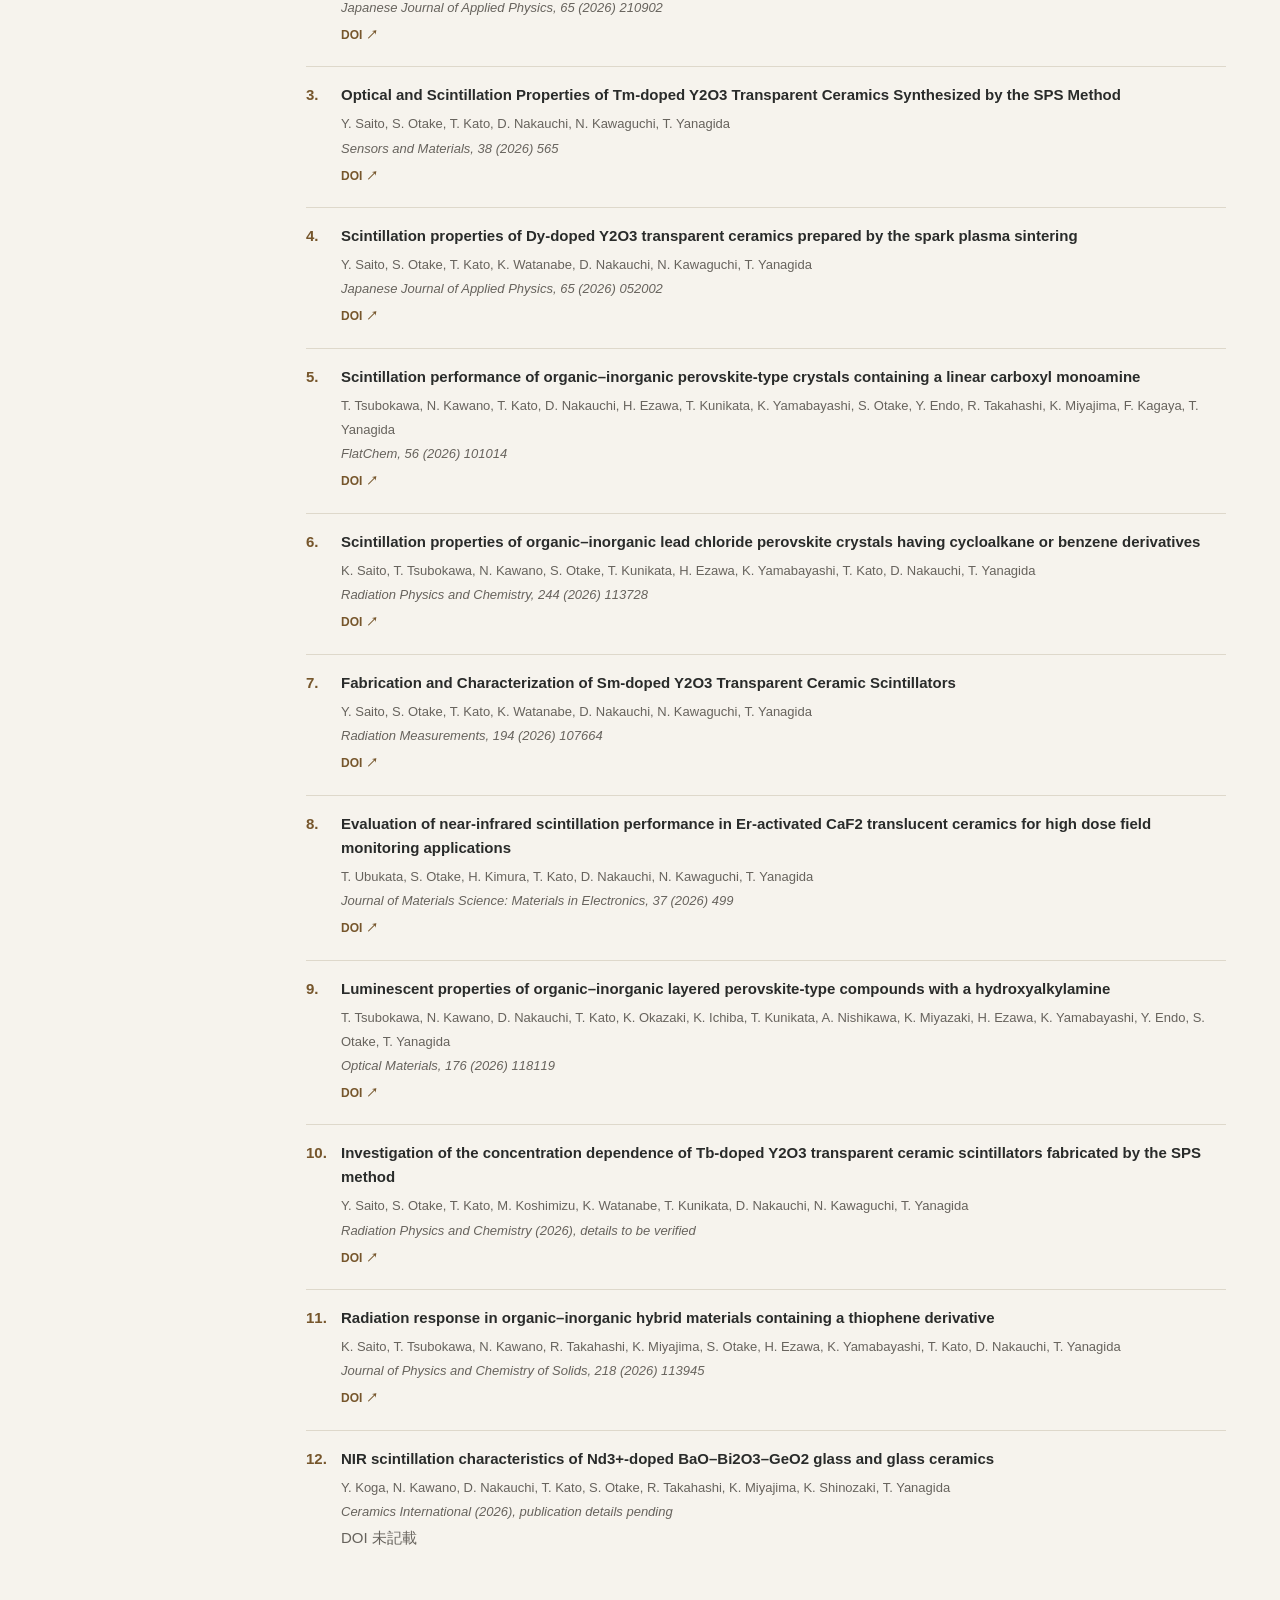
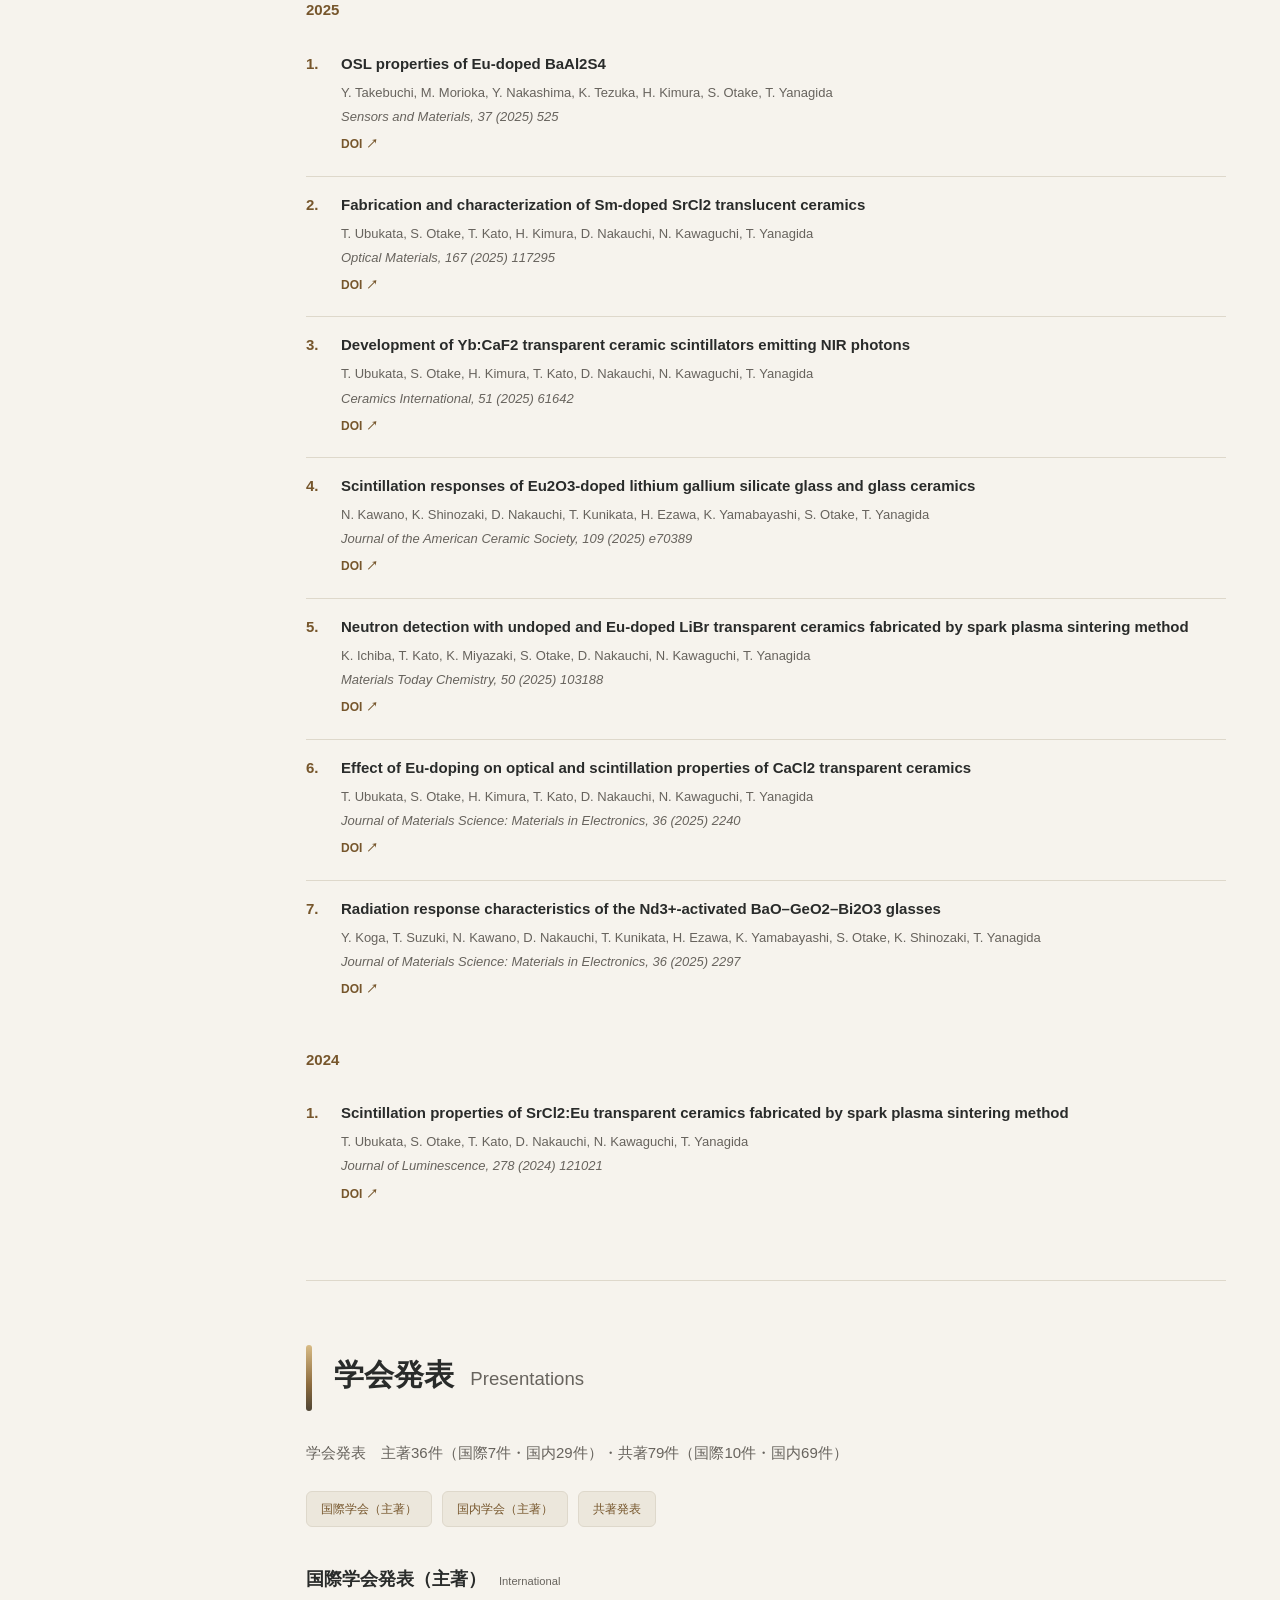
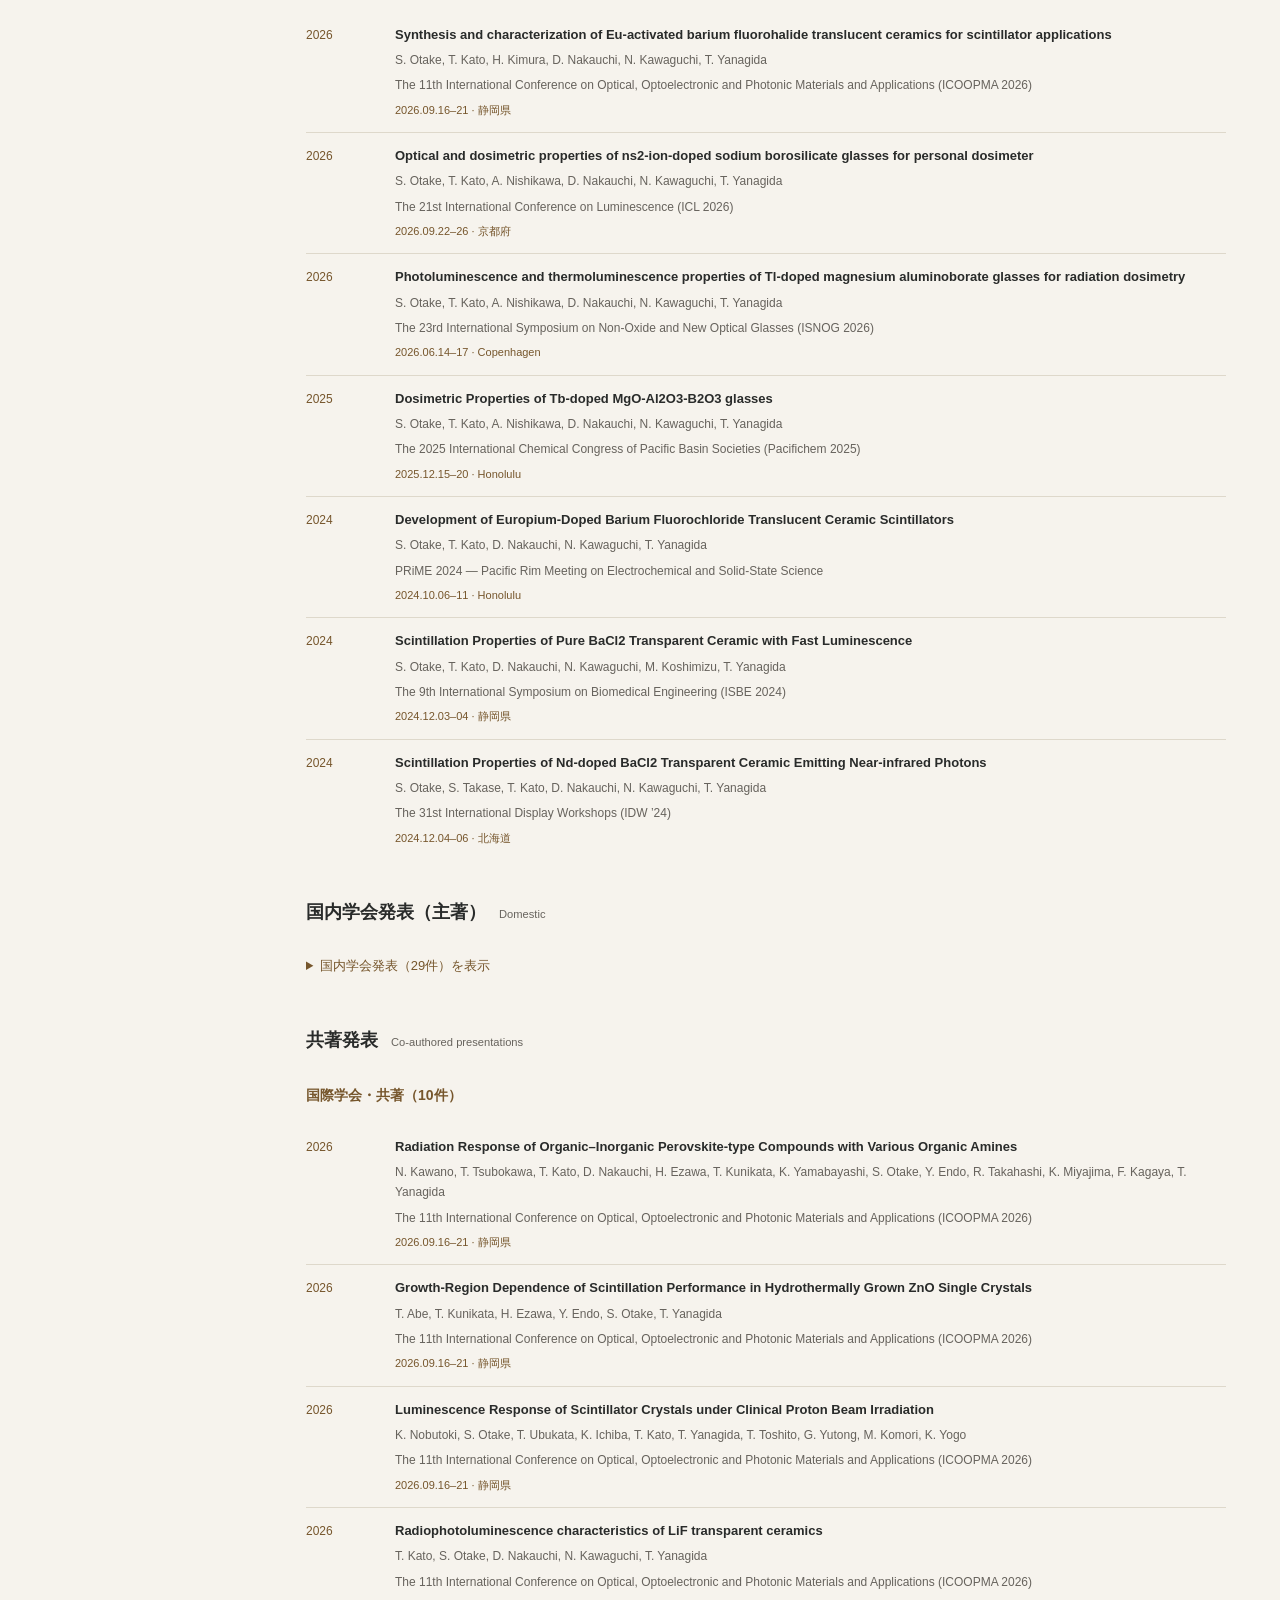
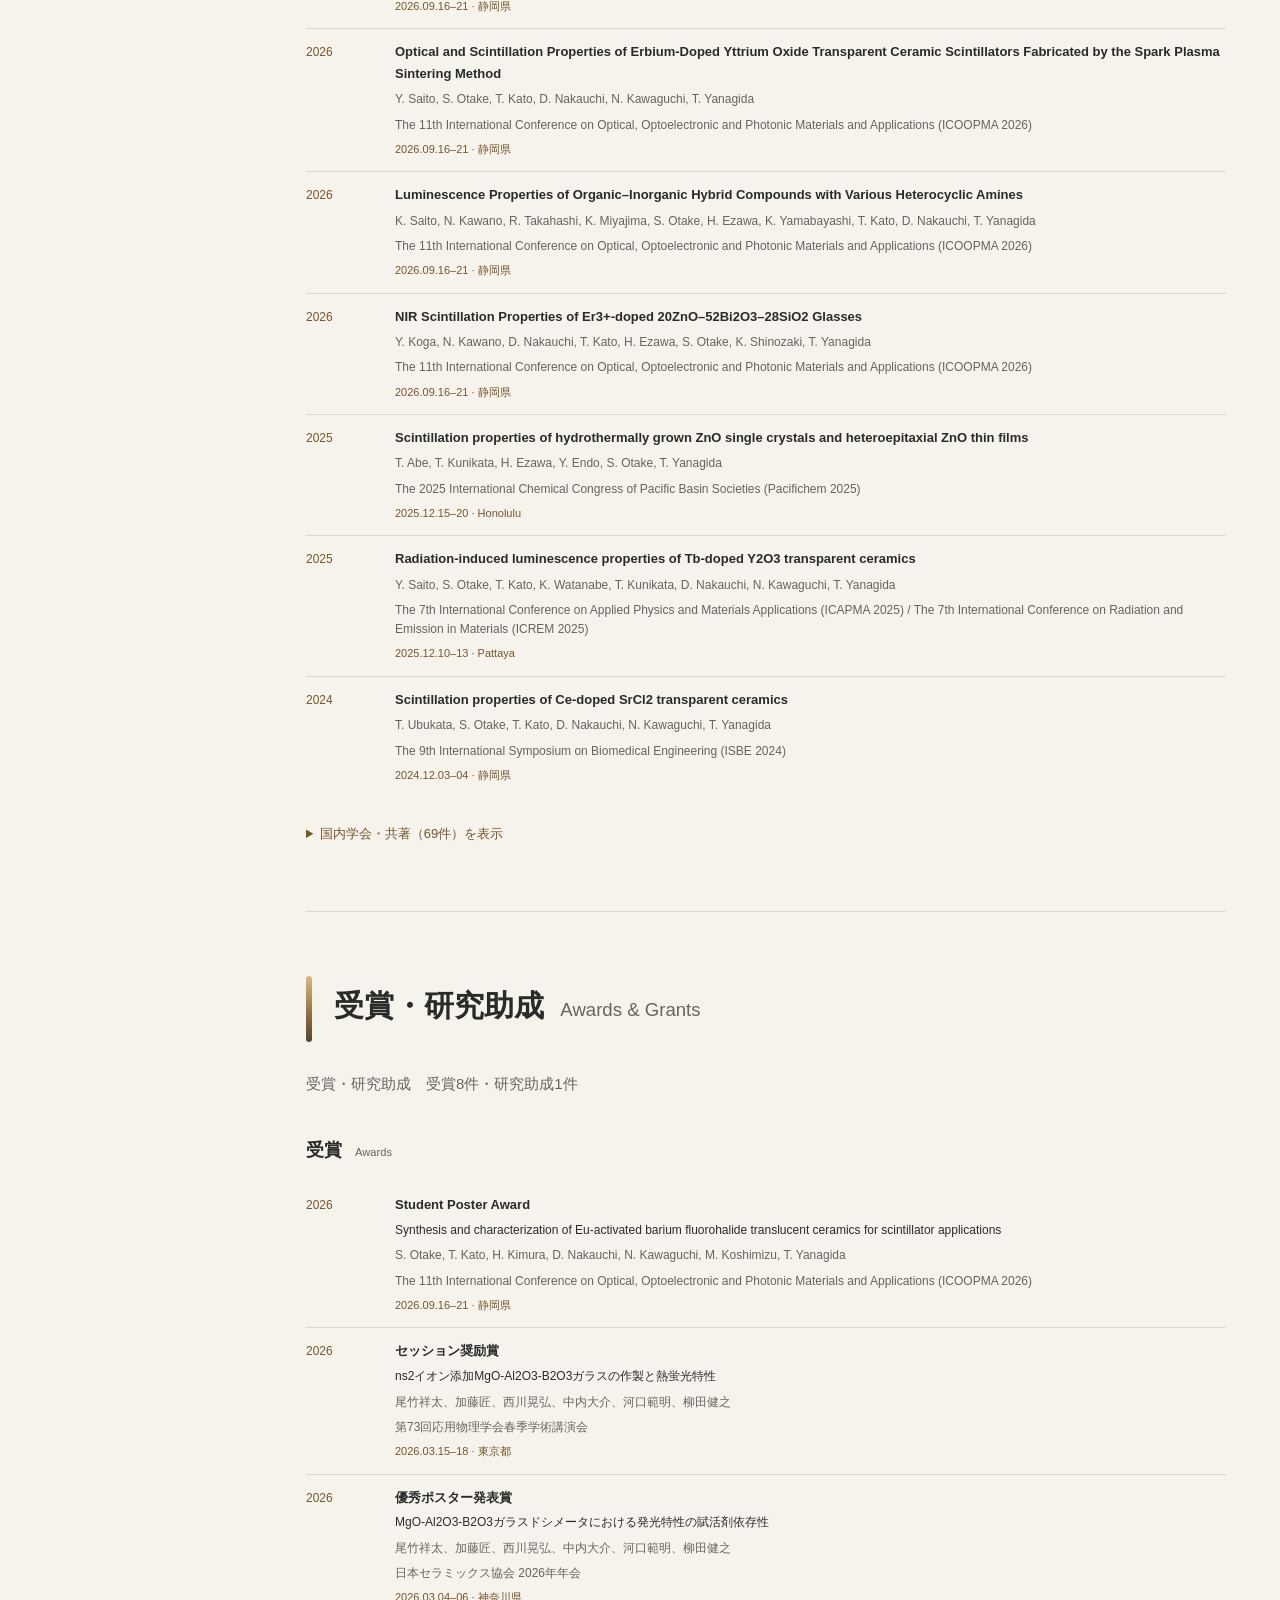
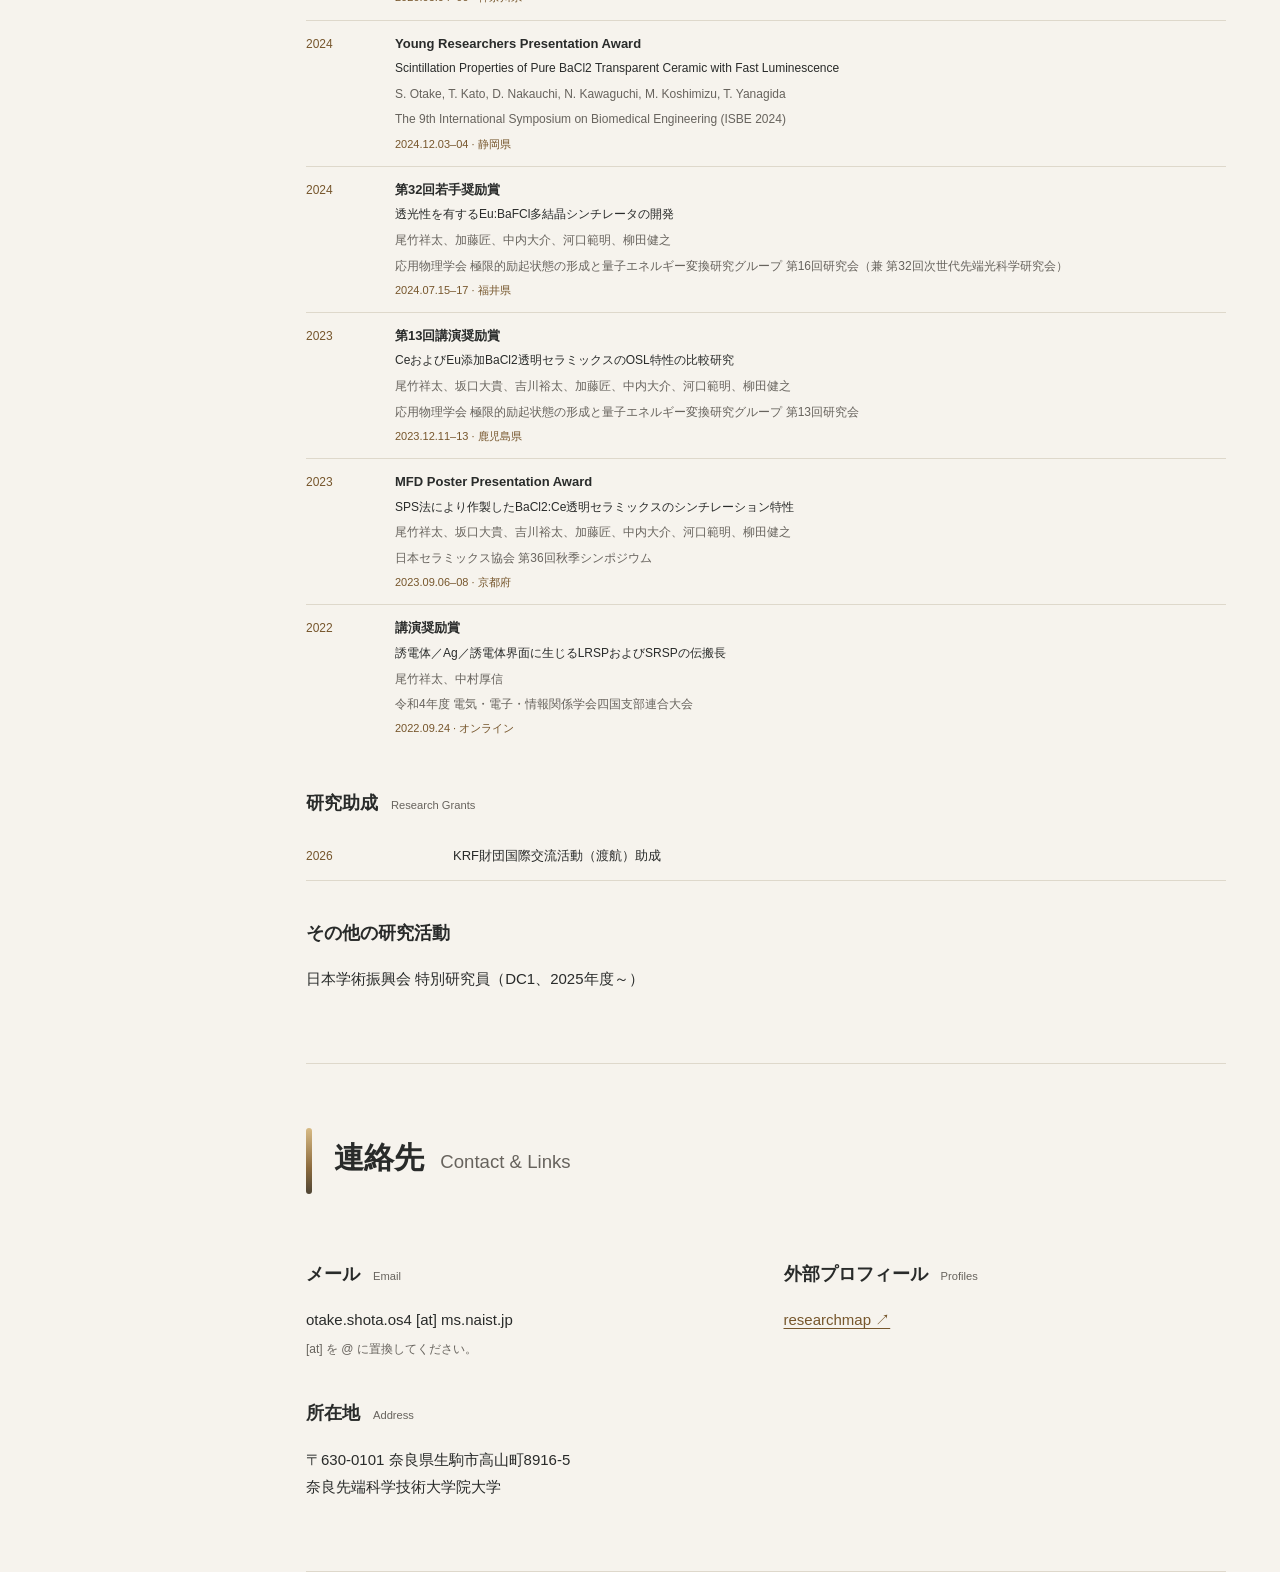
==== commit 3799afc4: "Add files via upload" ====
--- a/index.html
+++ b/index.html
@@ -482,6 +482,23 @@
             <ol class="papers">
 
               <!-- 新しい共著論文は、この2026年の一覧の先頭に<li>…</li>を追加してください。 -->
+              <!--
+              [新規論文・掲載前の確認用メモ｜2026-11-11]
+              論文URL: https://www.sciencedirect.com/science/article/pii/S0272884226039842
+              掲載誌: Ceramics International（PIIのISSN 0272-8842から確認）
+              注意: 2026-11-11時点では出版社ページから題目・著者・DOI・巻号を確認できず、
+                    誤った書誌情報の公開を避けるため、下の項目は未掲載です。
+              論文情報が確認できたら、以下の li をコメント外に移し、未確認項目を修正してください。
+              その後の件数は script.js の自動集計で更新されます。
+
+              <li>
+                <div class="paper-title">（正式な論文タイトル）</div>
+                <div class="authors">（著者名・掲載順）</div>
+                <div class="journal">Ceramics International (2026), publication details pending</div>
+                <a href="https://www.sciencedirect.com/science/article/pii/S0272884226039842"
+                   target="_blank" rel="noopener noreferrer">Article ↗</a>
+              </li>
+              -->
               <!-- 2026-11: Journal of Alloys and Compounds（CaF2:Eu） -->
               <li>
                 <div class="paper-title">Enhancement of Transparency and Scintillation Properties in CaF2:Eu Transparent Ceramics</div>
--- a/style.css
+++ b/style.css
@@ -1,15 +1,32 @@
-/* Shota Otake | static academic website · GitHub Pages */
+/*
+ * Shota Otake | GitHub Pages
+ * Color theme B: Ivory × Charcoal × Antique Gold (2026-11-11)
+ *
+ * 色を変更する場合は、まずこの :root 内のカラー変数を編集してください。
+ * レイアウト・文字サイズ・構造は従来のHPから変更していません。
+ */
 :root {
-  color-scheme: dark;
-  --bg: #0B0B0E;
-  --sidebar: #100709;
-  --panel: #2a0b0b;
-  --text: #f0eef6;
-  --muted: #aba7bb;
-  --quiet: #777184;
-  --accent: #862040;
-  --accent-light: #d89aad;
-  --line: #4d1a25;
+  color-scheme: light;
+
+  /* ページ全体（目に優しい温かみのあるアイボリー） */
+  --bg: #F6F3ED;             /* ページ背景 */
+  --panel: #ECE7DC;          /* ボタン・カードなどの淡い背景 */
+  --text: #292B2A;           /* 主な文字 */
+  --muted: #67635D;          /* 補助文字・英語見出し */
+  --quiet: #67635D;          /* フッターなど */
+  --accent: #76562C;         /* リンク・年号・論文番号 */
+  --accent-light: #76562C;   /* 従来のアクセント互換 */
+  --accent-hover: #563C1C;   /* リンクにマウスを重ねた時 */
+  --line: #DED8CB;           /* 区切り線 */
+
+  /* サイドバー（落ち着いたチャコール） */
+  --sidebar: #292E2C;
+  --sidebar-text: #F4F0E8;
+  --sidebar-muted: #C8C5BC;
+  --sidebar-active: #424943;
+  --sidebar-gold: #D9BB83;
+
+  /* サイトの寸法は従来どおり */
   --sidebar-width: 252px;
   --content-width: 920px;
 }
@@ -36,7 +53,7 @@
 }
 
 a:hover {
-  color: #f0c0cf;
+  color: var(--accent-hover);
 }
 
 .wrap {
@@ -62,7 +79,7 @@
   display: flex;
   flex-direction: column;
   padding: 6px 18px 38px;
-  color: var(--text);
+  color: var(--sidebar-text);
   text-decoration: none;
   line-height: 1.45;
 }
@@ -79,13 +96,13 @@
 }
 
 .side-brand small {
-  color: var(--muted);
+  color: var(--sidebar-muted);
   font-size: 12px;
   margin-top: 3px;
 }
 
 .side-label {
-  color: var(--quiet);
+  color: var(--sidebar-muted);
   letter-spacing: .18em;
   font-weight: 700;
   font-size: 10px;
@@ -103,7 +120,7 @@
   align-items: center;
   padding: 10px 13px;
   border-radius: 8px;
-  color: #bab5c7;
+  color: var(--sidebar-muted);
   text-decoration: none;
   font-size: 13px;
   font-weight: 550;
@@ -112,14 +129,14 @@
 }
 
 .side-nav a:hover {
-  background: #321016;
-  color: var(--text);
+  background: var(--sidebar-active);
+  color: var(--sidebar-text);
 }
 
 .side-nav a.active {
-  background: #3b0f1a;
-  color: #fff6f8;
-  border-left-color: var(--accent-light);
+  background: var(--sidebar-active);
+  color: var(--sidebar-text);
+  border-left-color: var(--sidebar-gold);
 }
 
 .side-bottom {
@@ -130,11 +147,12 @@
 }
 
 .side-bottom a {
+  color: var(--sidebar-text);
   text-decoration: none;
 }
 
 .side-bottom p {
-  color: var(--quiet);
+  color: var(--sidebar-muted);
   margin: 8px 0 0;
   font-size: 11px;
 }
@@ -181,7 +199,7 @@
 
 .hero h1 span {
   display: block;
-  color: #b2b9c8;
+  color: var(--muted);
   font-size: .48em;
   font-weight: 400;
   margin-top: 6px;
@@ -211,9 +229,9 @@
 }
 
 .pill-row a,.subnav a {
-  color: #f0d8df;
-  background: #21080c;
-  border: 1px solid #5b1e2f;
+  color: var(--accent);
+  background: var(--panel);
+  border: 1px solid var(--line);
   padding: 6px 14px;
   border-radius: 6px;
   text-decoration: none;
@@ -221,8 +239,8 @@
 }
 
 .pill-row a:hover,.subnav a:hover {
-  border-color: var(--accent-light);
-  background: #3b0f1a;
+  border-color: var(--accent);
+  background: #E4DCCB;
 }
 
 .content-section {
@@ -358,7 +376,7 @@
 
 .authors {
   font-size: 13px;
-  color: #c9c5d4;
+  color: var(--muted);
   margin-top: 5px;
 }
 
@@ -442,25 +460,25 @@
     align-items: center;
     min-height: 58px;
     padding: 10px 18px;
-    background: #180303;
-    border-bottom: 1px solid var(--line);
+    background: var(--sidebar);
+    border-bottom: 1px solid #474B46;
     gap: 10px;
   }
   .mobile-header a {
     text-decoration: none;
-    color: var(--text);
+    color: var(--sidebar-text);
     font-weight: 700;
     font-size: 13px;
     line-height: 1.4;
   }
   .mobile-header a span {
-    color: var(--muted);
+    color: var(--sidebar-muted);
     font-weight: 400;
   }
   .mobile-header button {
-    color: var(--accent-light);
-    border: 1px solid var(--line);
-    background: var(--panel);
+    color: var(--sidebar-text);
+    border: 1px solid var(--sidebar-gold);
+    background: var(--sidebar-active);
     border-radius: 6px;
     padding: 6px 10px;
     cursor: pointer;
@@ -536,8 +554,8 @@
 }
 
 .side-nav a.active {
-  background: #3b0f1a;
-  border-left-color: #d89aad;
+  background: var(--sidebar-active);
+  border-left-color: var(--sidebar-gold);
 }
 
 .hero {
@@ -563,9 +581,9 @@
   align-self: center;
   aspect-ratio: 4/3;
   border-radius: 10px;
-  border: 1px solid #612433;
+  border: 1px solid #C4B594;
   overflow: hidden;
-  background: linear-gradient(150deg,#2b0b10,#862040 65%,#140203);
+  background: linear-gradient(150deg,#4C4438,#A18A65 65%,#292E2C);
   position: relative;
 }
 
@@ -604,8 +622,8 @@
   width: 6px;
   min-height: 66px;
   border-radius: 6px;
-  background: linear-gradient(180deg,#e1b1be 0%,#862040 60%,#2b050f 100%);
-  box-shadow: 0 0 20px #86204055;
+  background: linear-gradient(180deg,#D8BB85 0%,#8C6B3E 60%,#4F4535 100%);
+  box-shadow: none;
 }
 
 .section-heading h2 {
@@ -617,7 +635,7 @@
 }
 
 .papers li::before {
-  color: #d89aad;
+  color: var(--accent);
 }
 
 @media (max-width: 700px) {
@@ -708,7 +726,7 @@
 
 .photo-slider .slide-dot.is-active {
   background: #fff;
-  box-shadow: 0 0 0 2px #223670;
+  box-shadow: 0 0 0 2px #8C6B3E;
 }
 
 .photo-slider button:focus-visible {
@@ -723,7 +741,7 @@
 }
 
 .news-highlight {
-  color: #C9A333;
+  color: var(--accent);
   font-weight: 700;
 }
 
@@ -738,16 +756,16 @@
 
 .side-brand small {
   font-size: 12px;
-  color: var(--muted);
+  color: var(--sidebar-muted);
   margin-top: 6px;
 }
 
 .sidebar {
-  background: linear-gradient(180deg,#180303 0%, #130202 100%);
+  background: linear-gradient(180deg,#303632 0%,#252B28 100%);
 }
 
 .page-content {
-  background: linear-gradient(180deg, rgba(255,255,255,0.01), rgba(255,255,255,0)) no-repeat;
+  background: var(--bg);
 }
 
 .timeline li:last-child, .timeline-row:last-child, .papers li:last-child, .talks li:last-child, .award-list li:last-child {
@@ -756,11 +774,11 @@
 
 .photo-slider .slide-dot.is-active {
   background: #fff;
-  box-shadow: 0 0 0 2px #862040;
+  box-shadow: 0 0 0 2px #8C6B3E;
 }
 
 .photo-slider .slide-arrow {
-  background: #1f090db3;
+  background: #292E2CCB;
   border-color: #ffffff55;
 }
 
--- a/enhancements.css
+++ b/enhancements.css
@@ -1,6 +1,6 @@
 /*
  * 既存のstyle.cssの後から読み込まれる追加スタイル。
- * 配色、見出し、サイドバー、スライドショーには手を加えない。
+ * 研究業績の表示と余白。配色は style.css の :root で一括管理します。
  */
 
 /* Presentations and awards: 題目 → 著者 → 正式名称 → 日程・開催地 */
@@ -19,7 +19,7 @@
 .award-list .talk-authors {
   display: block;
   margin-top: 5px;
-  color: #d0cbd4;
+  color: var(--muted);
   font-size: 12px;
   line-height: 1.7;
   overflow-wrap: anywhere;
@@ -49,7 +49,7 @@
   font-size: 12px;
   line-height: 1.65;
   margin-top: 5px;
-  color: #e2dce4;
+  color: var(--text);
 }
 
 .coauthor-heading {
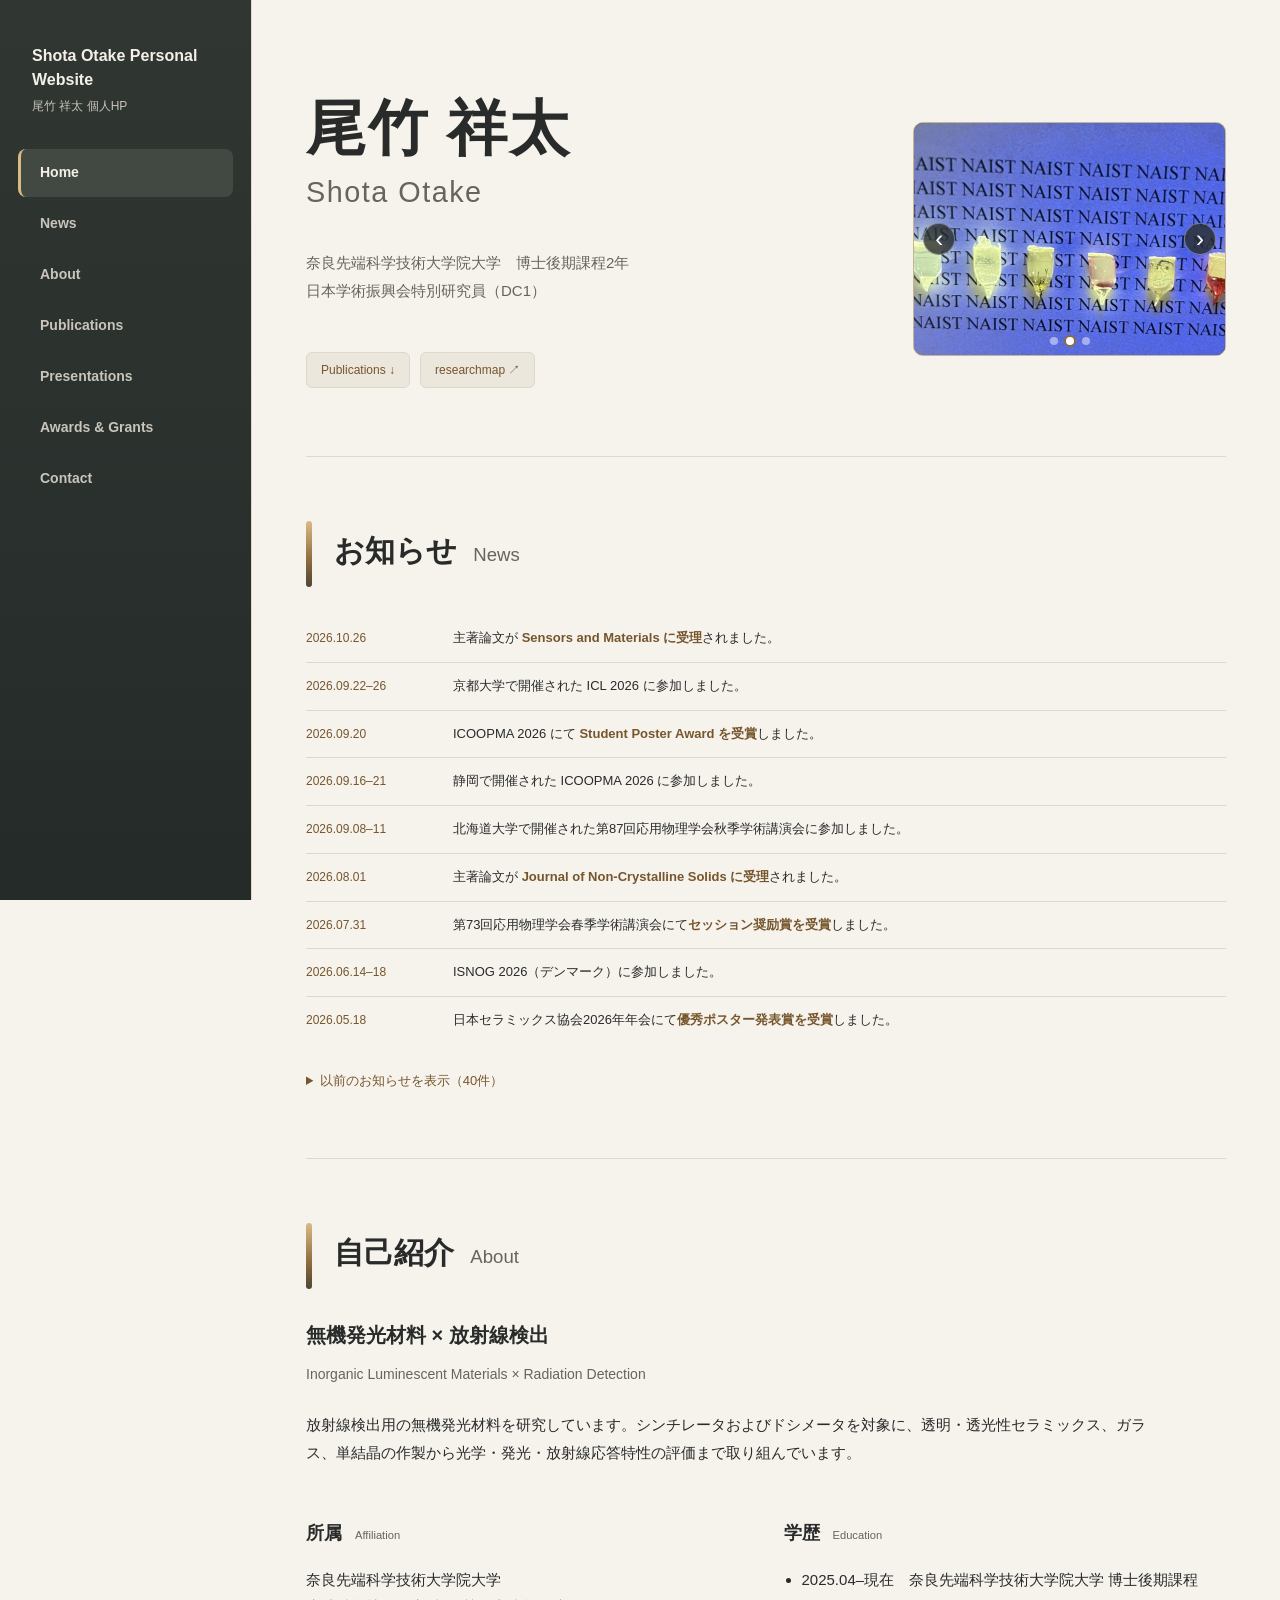
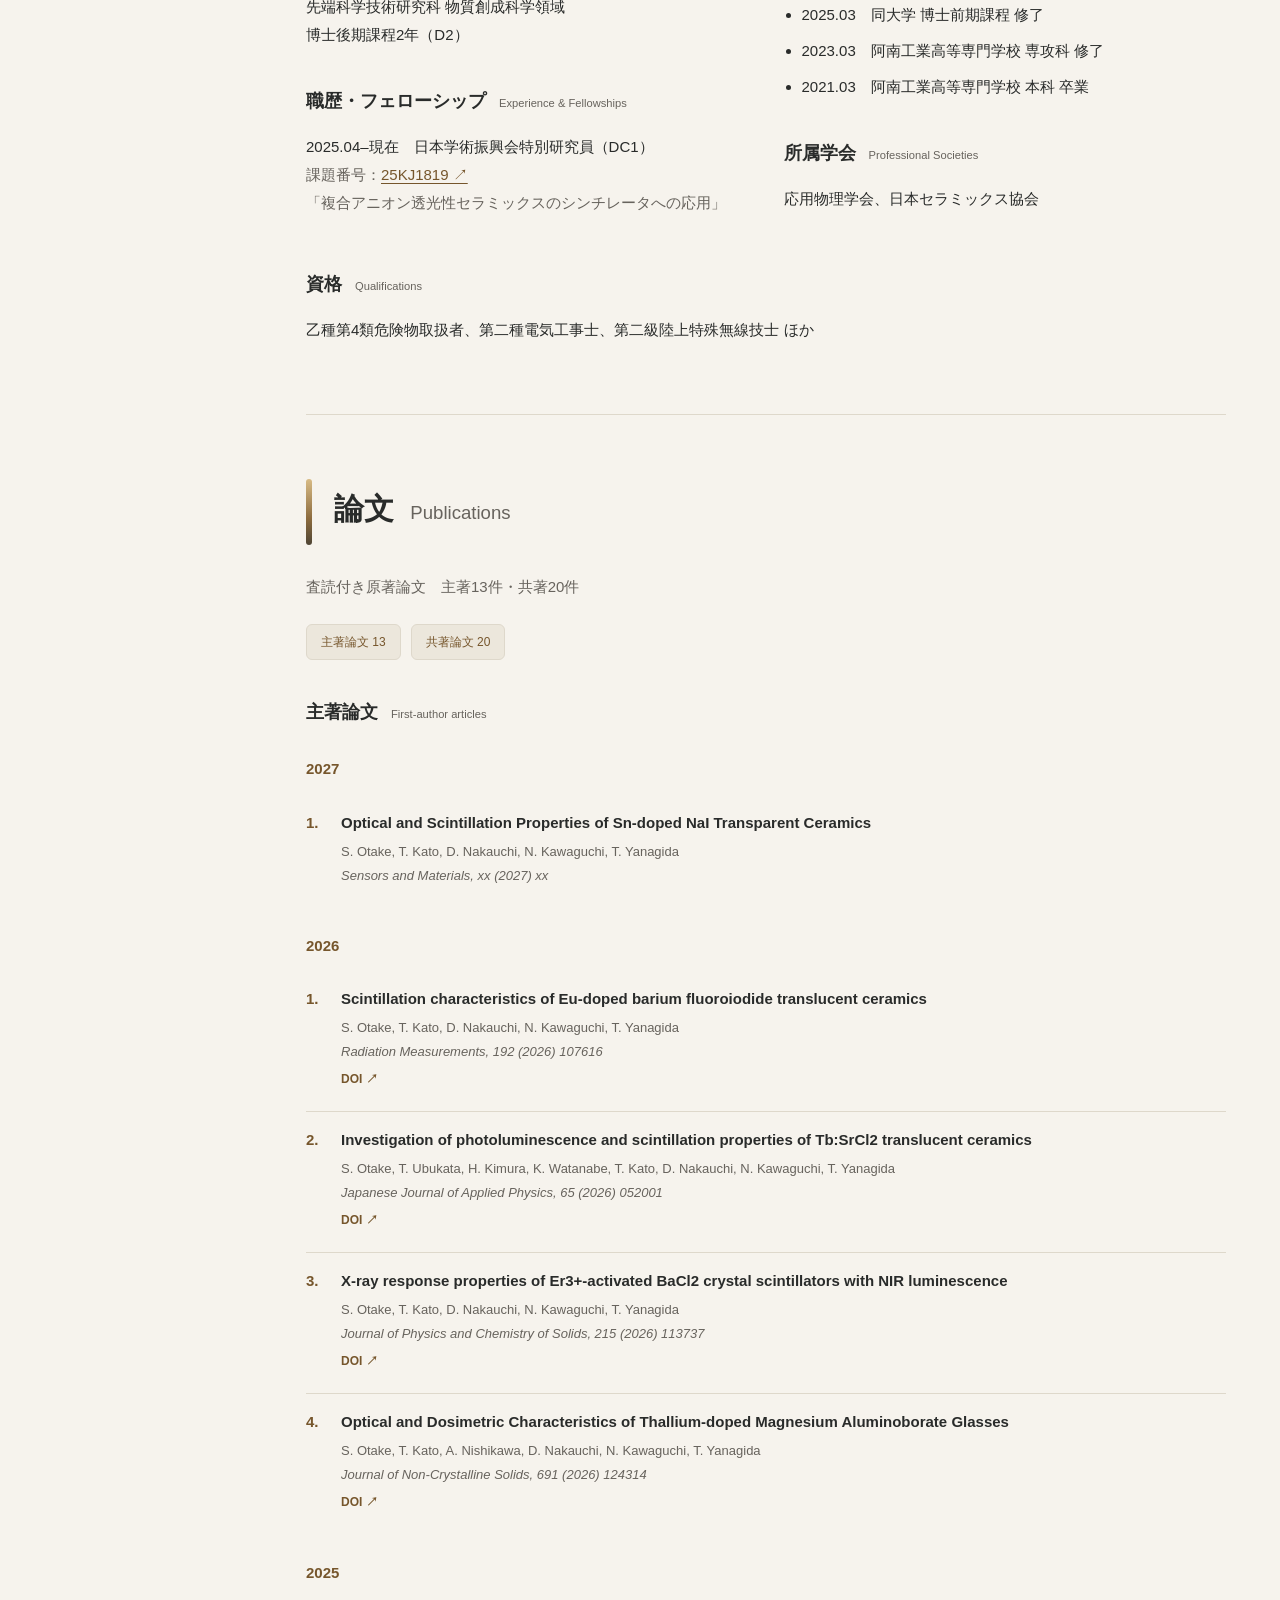
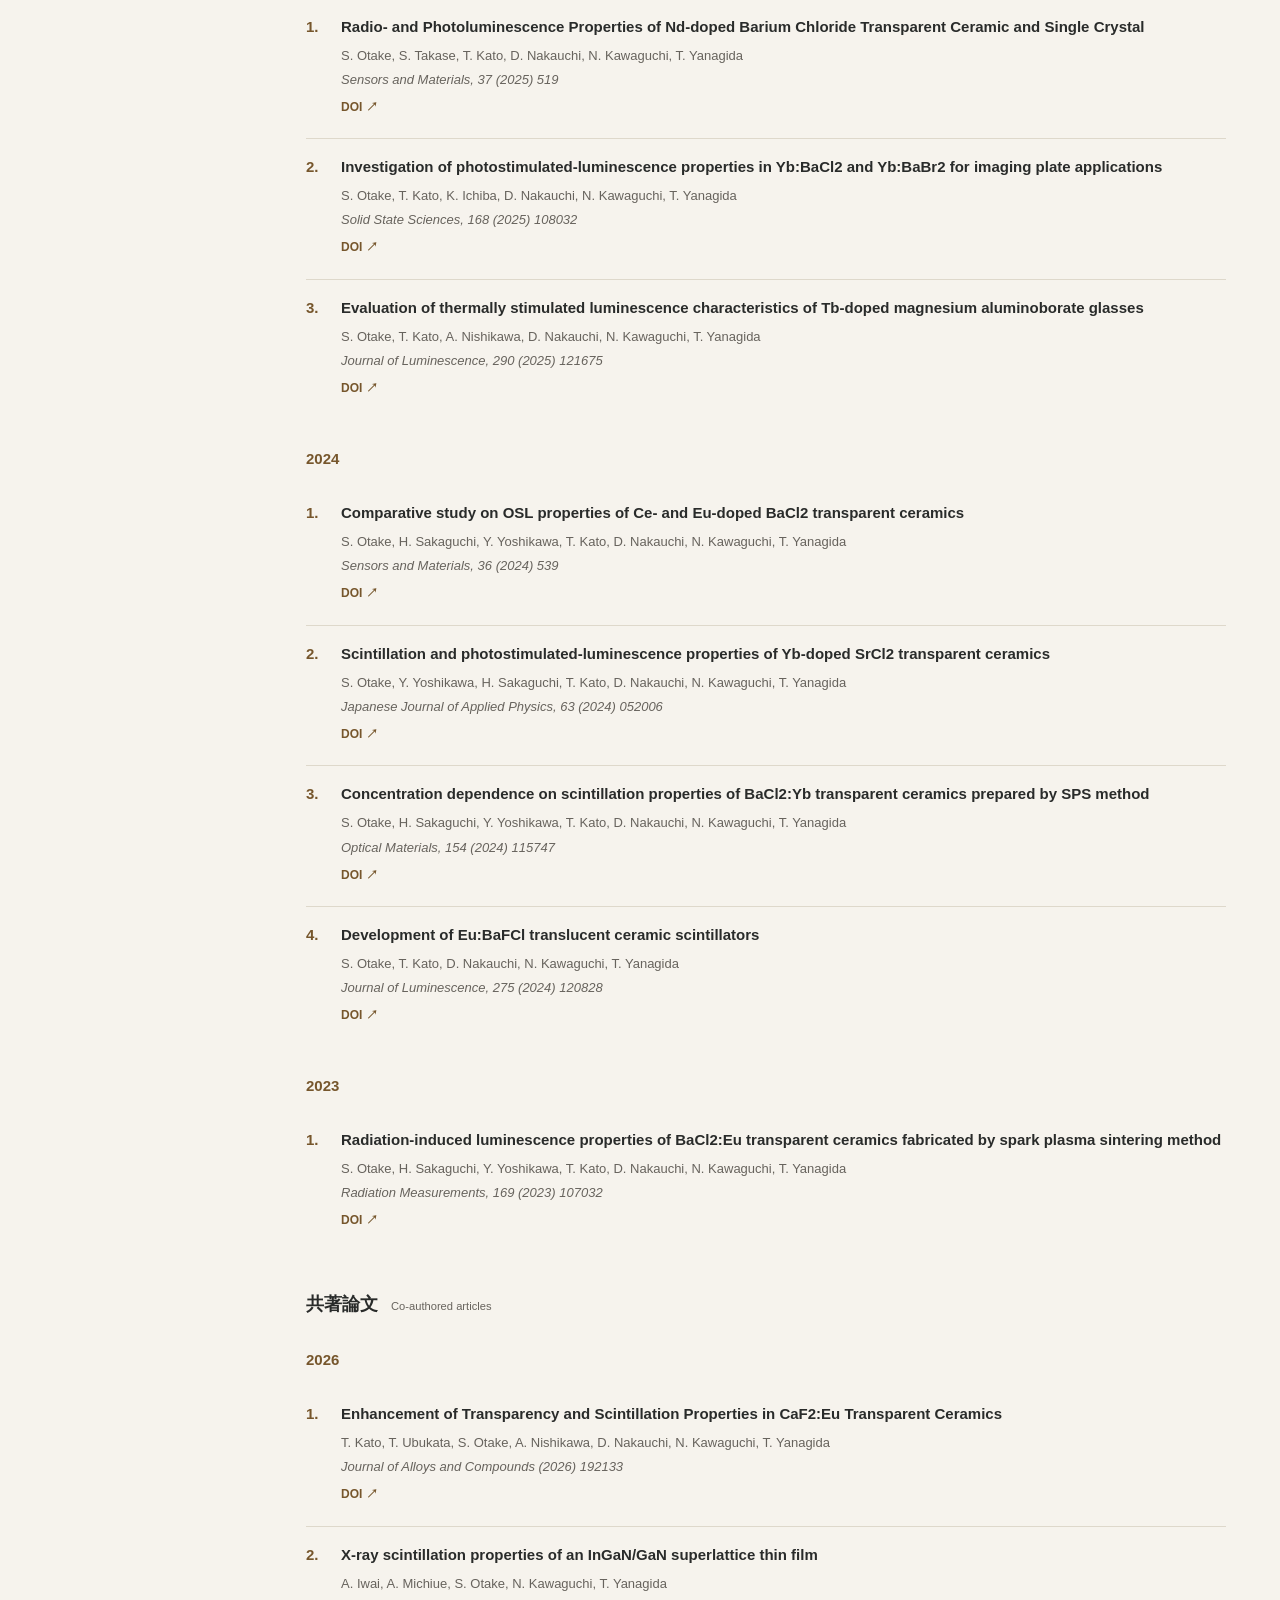
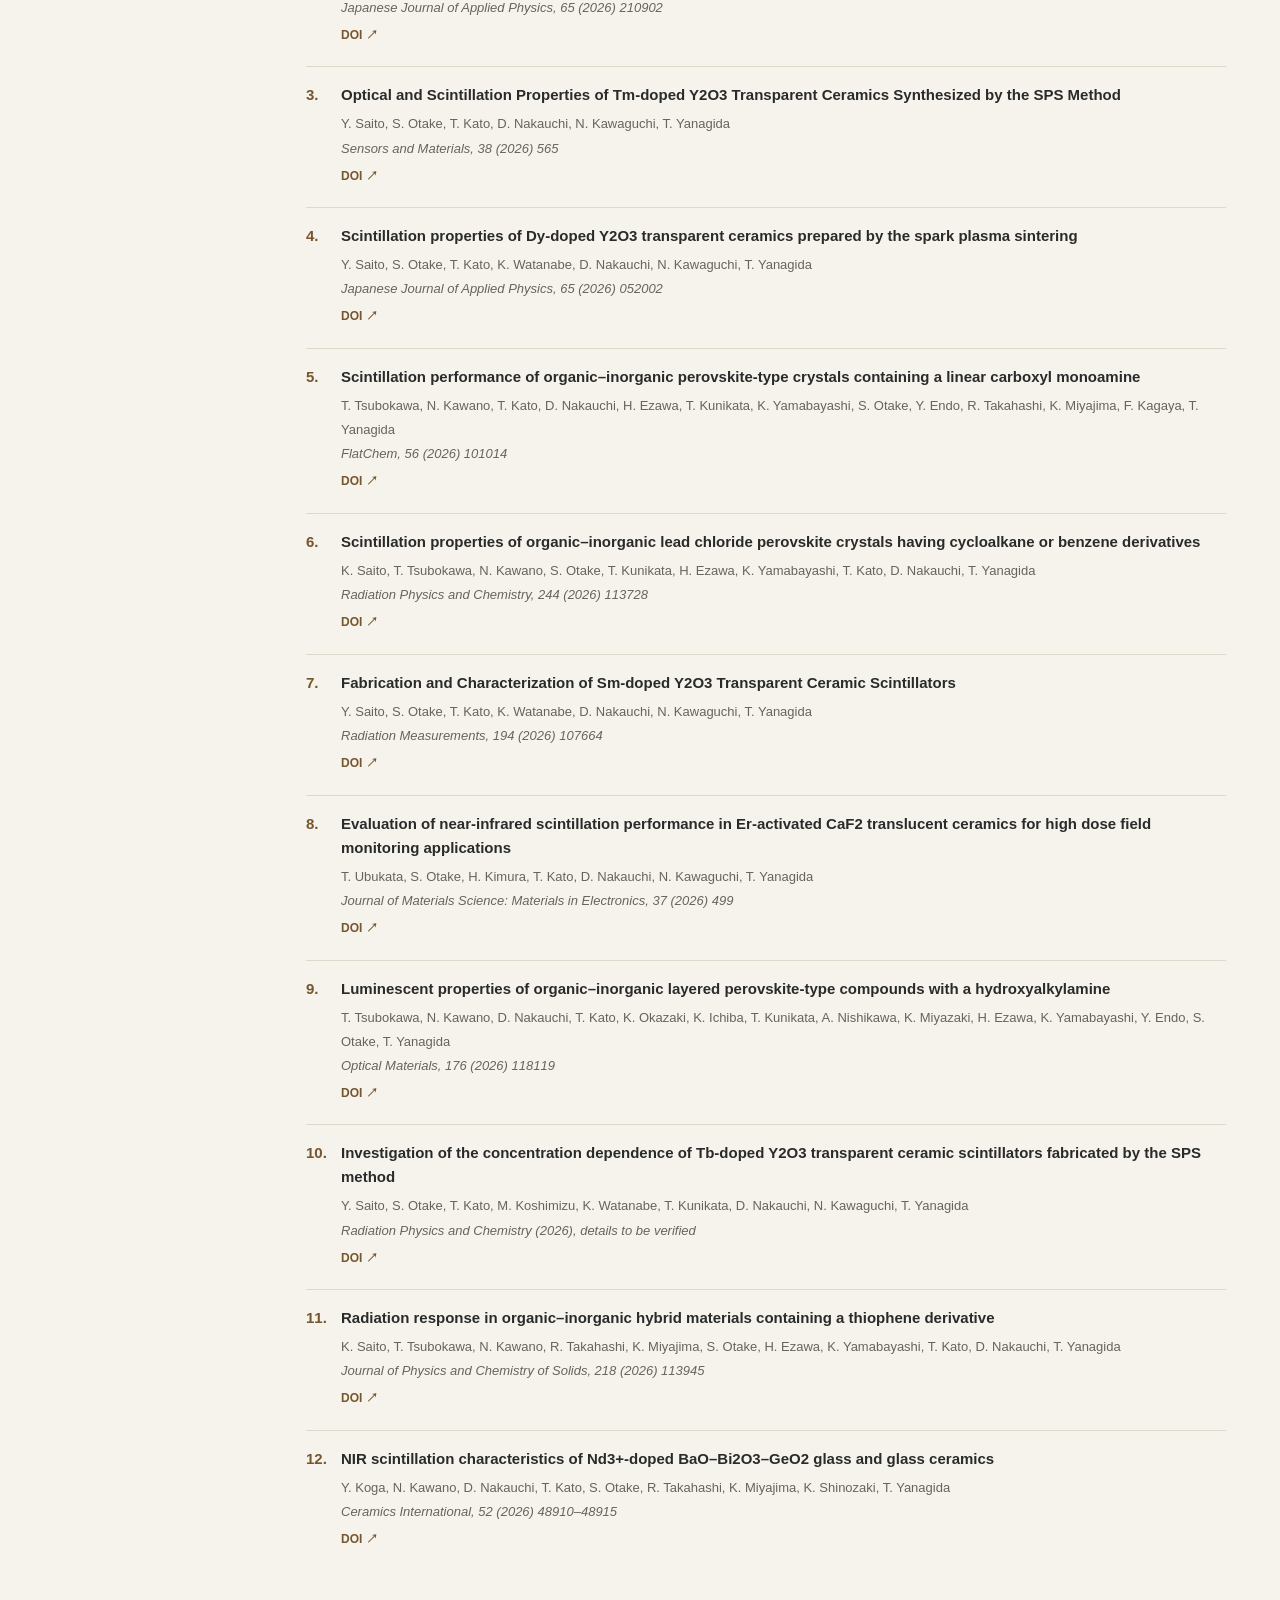
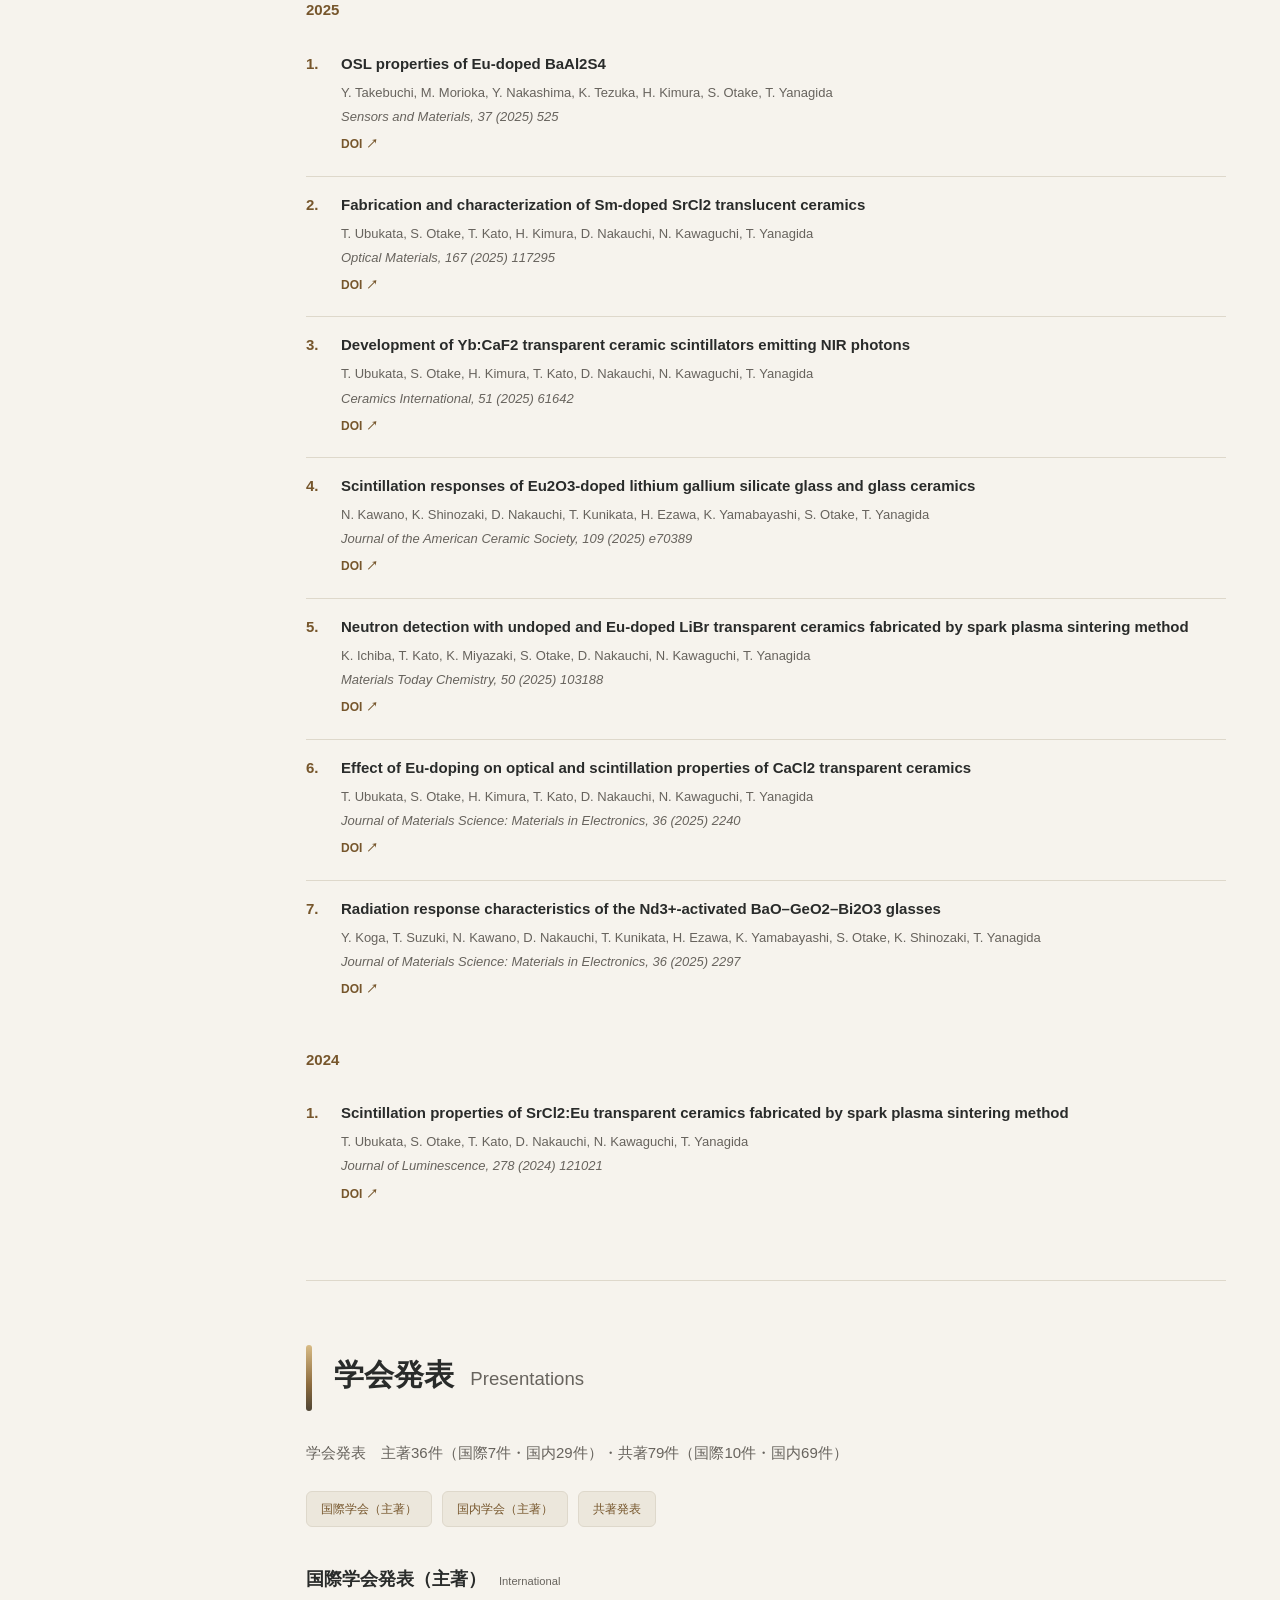
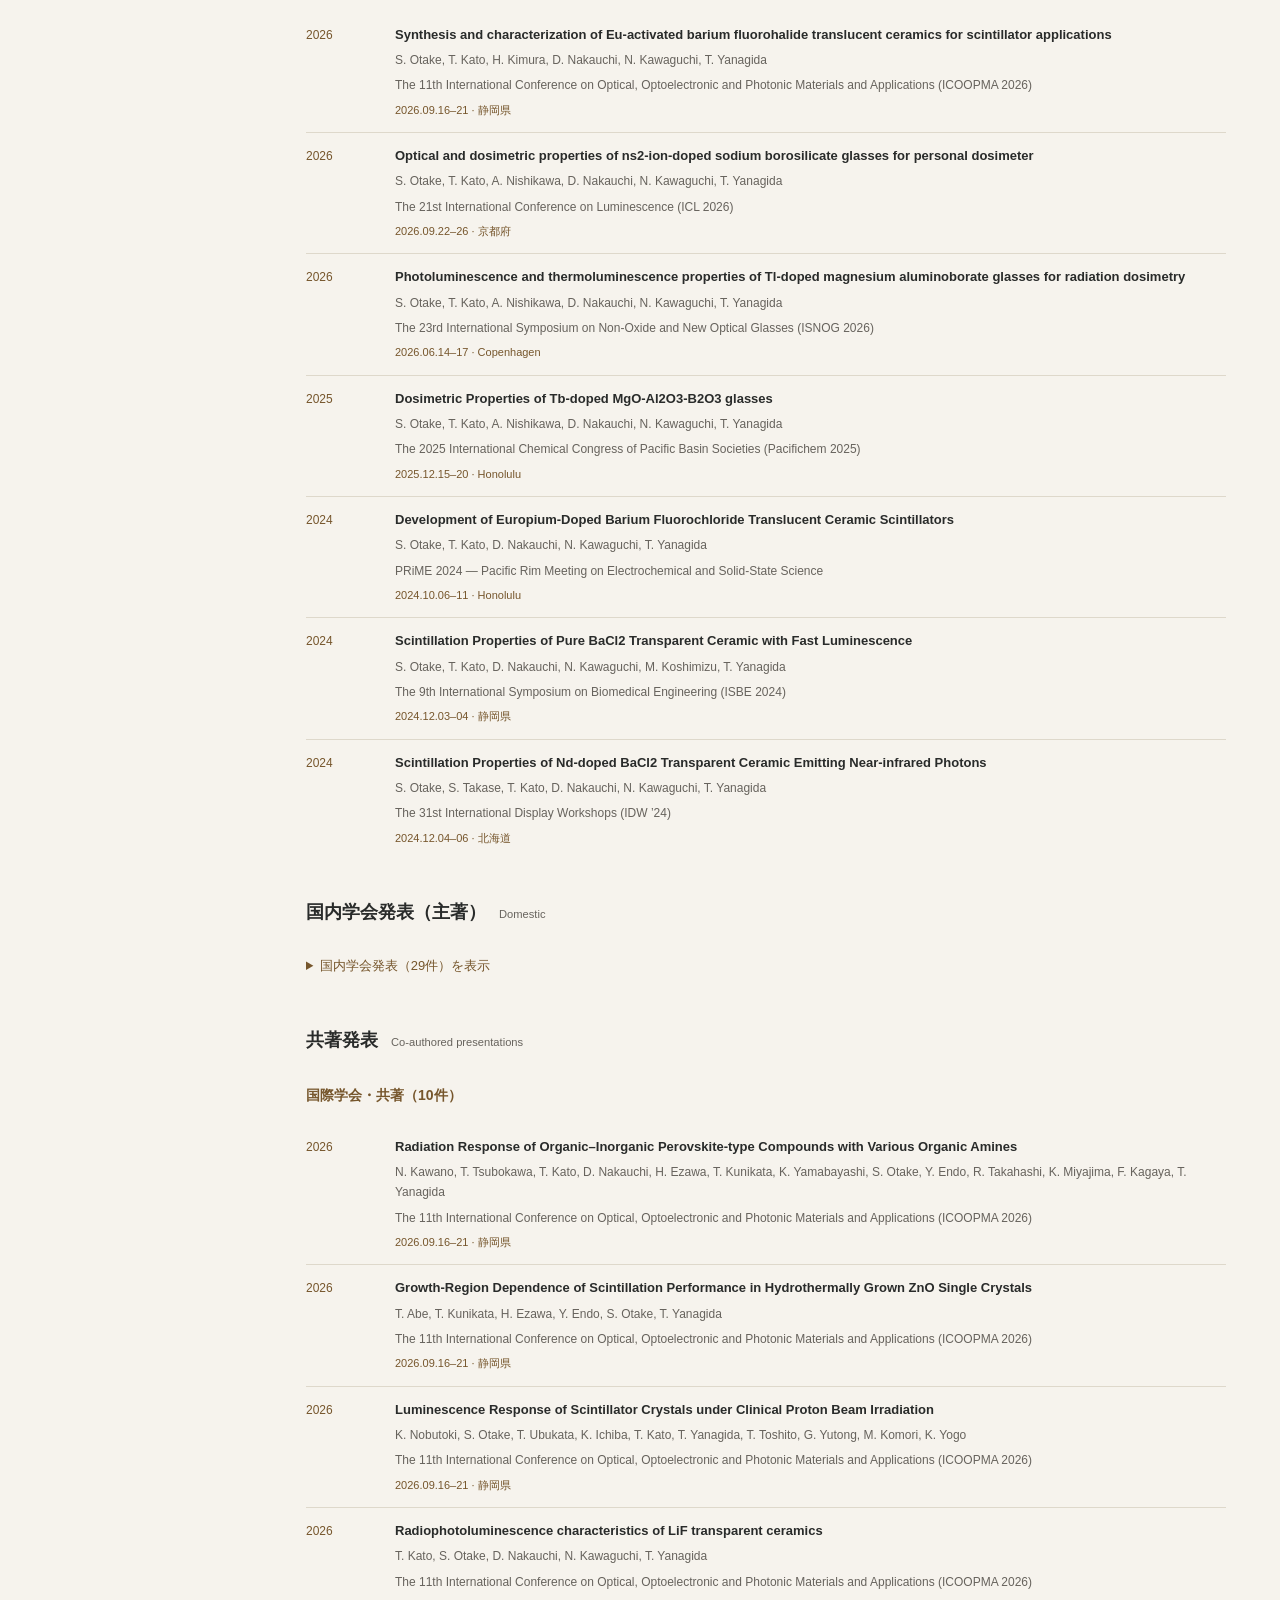
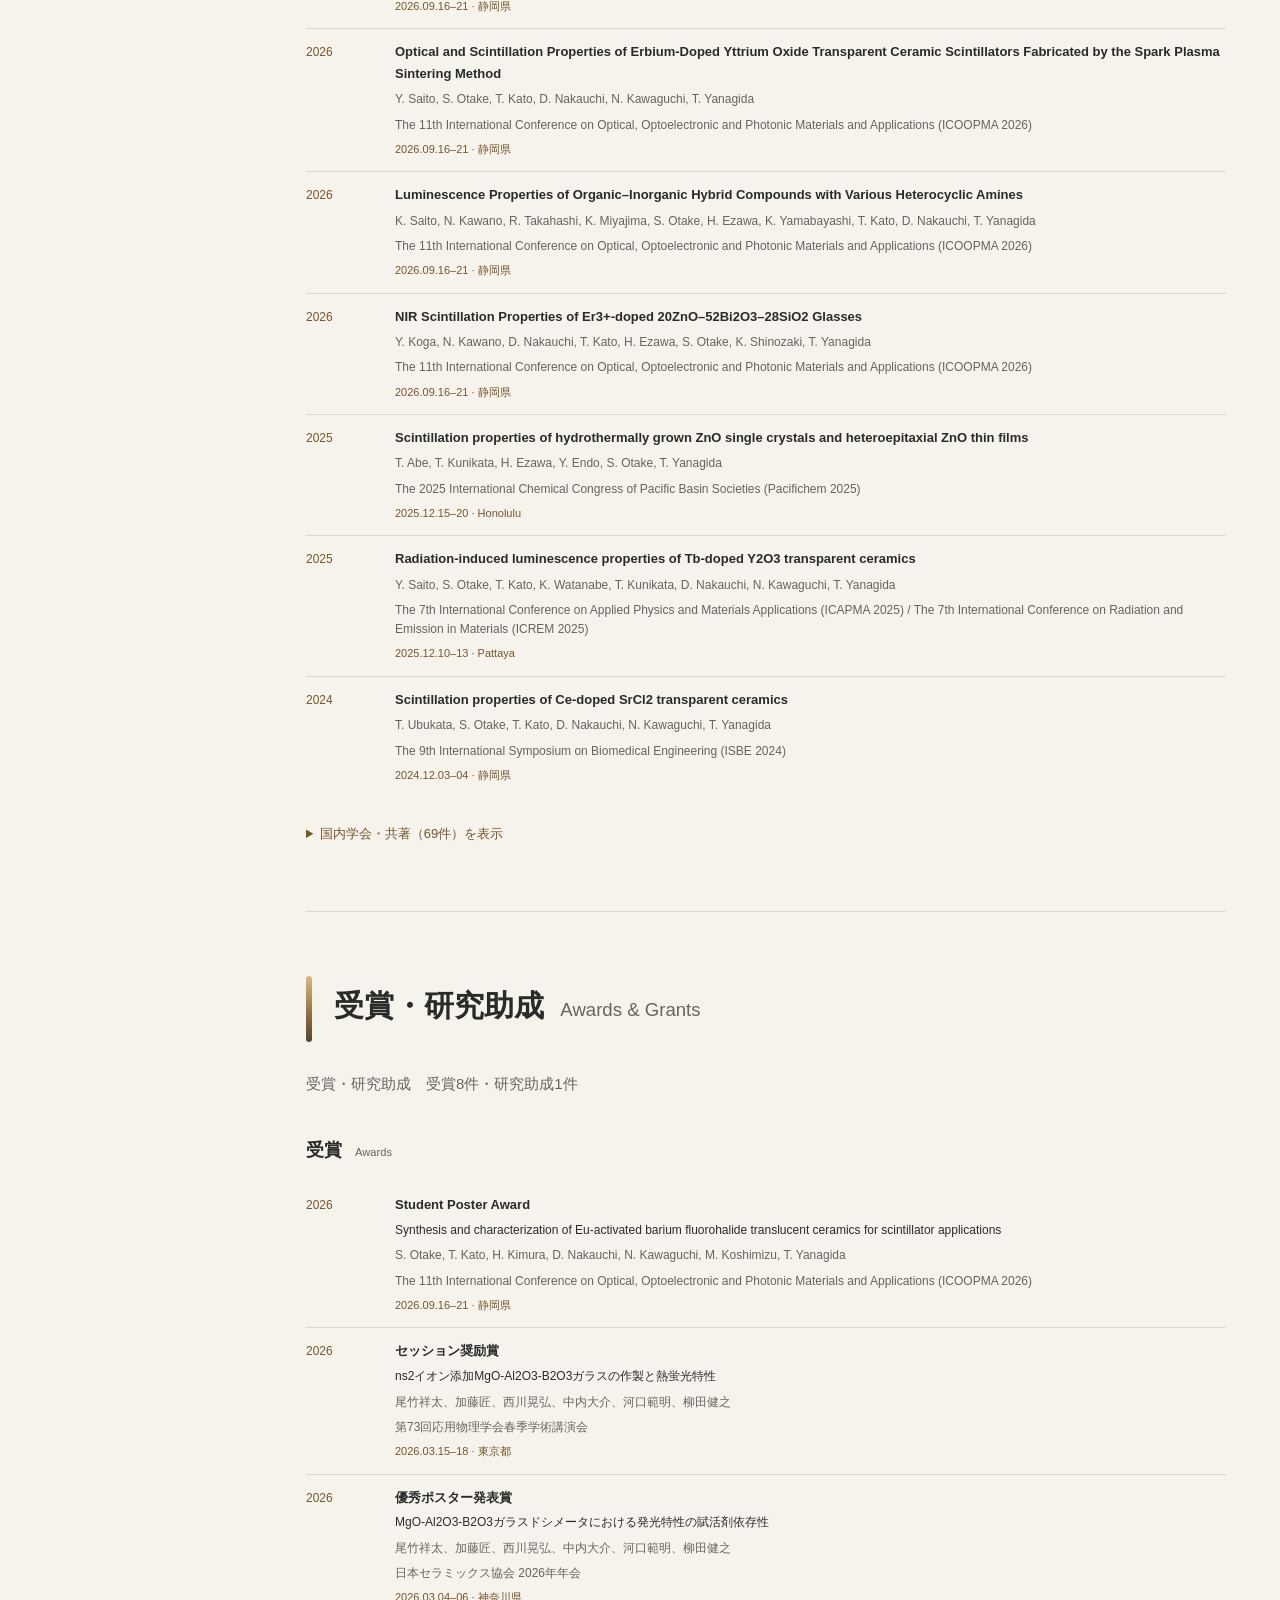
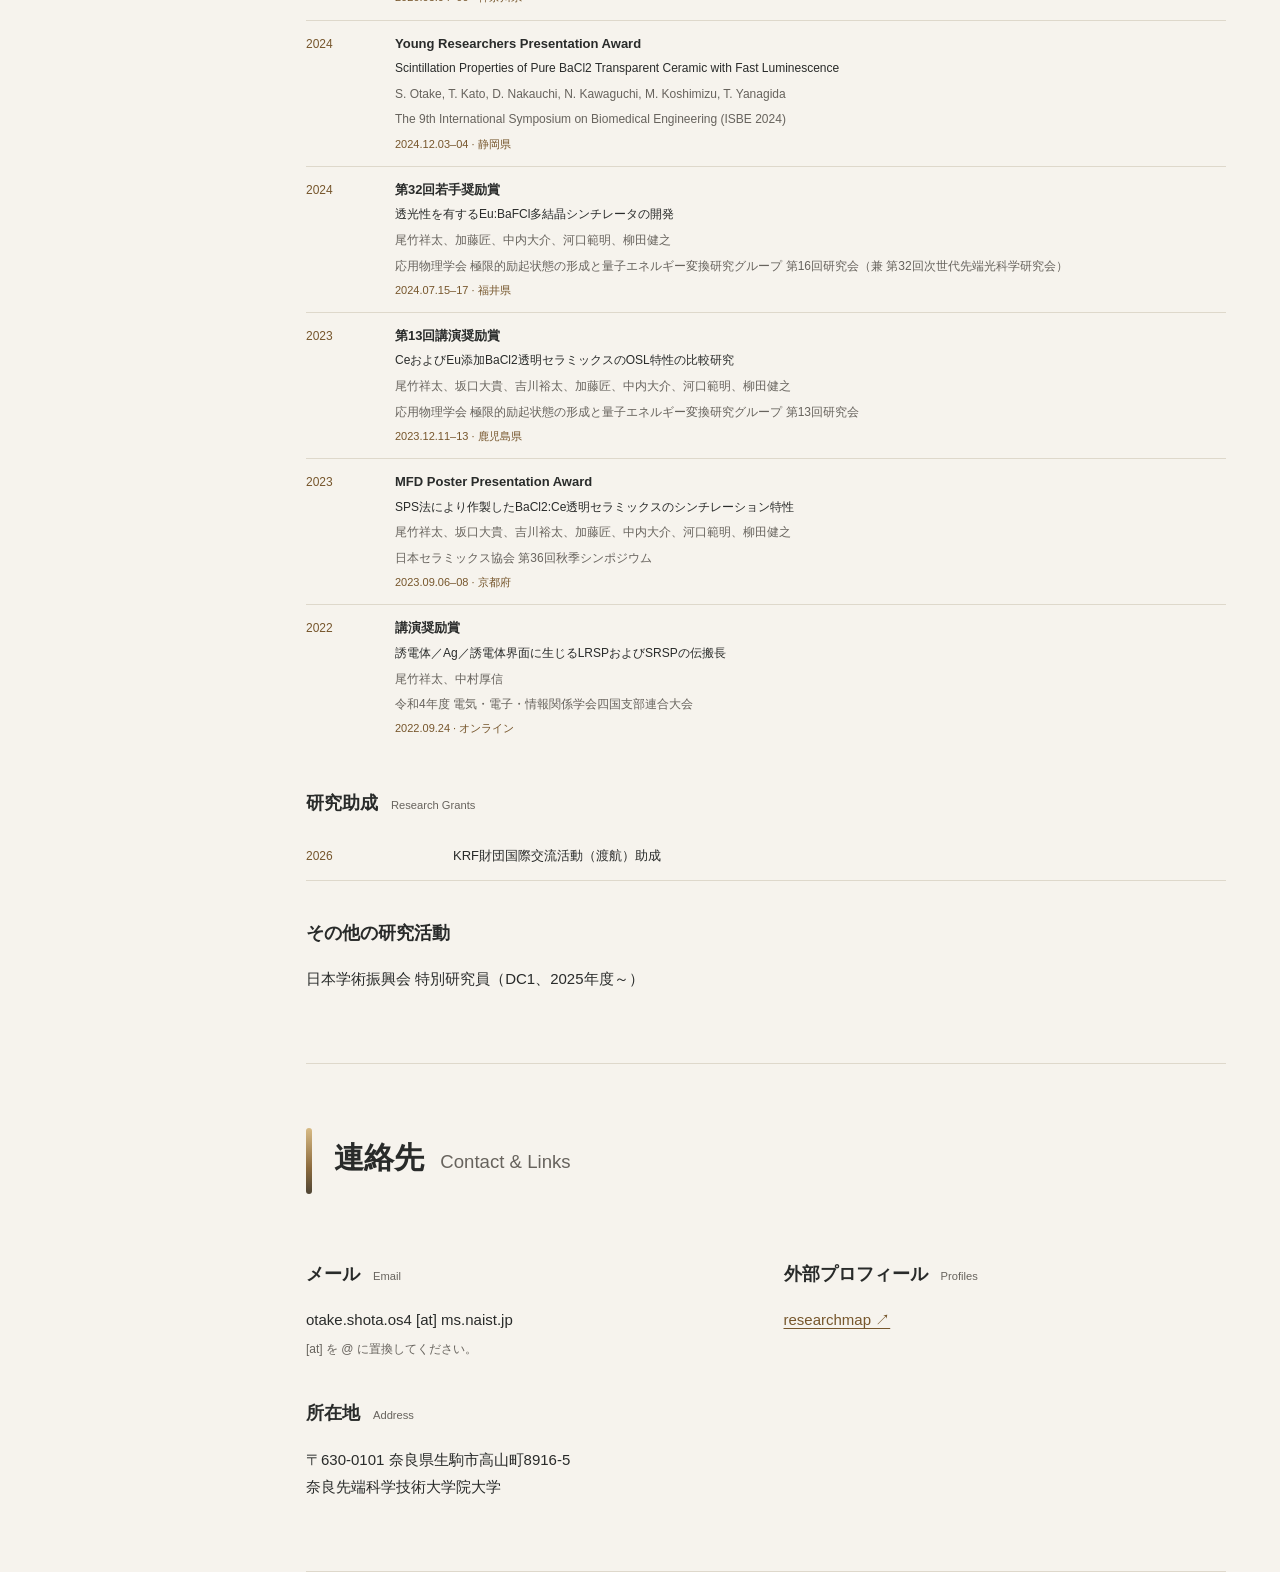
==== commit 0cae6622: "Add files via upload" ====
--- a/index.html
+++ b/index.html
@@ -482,23 +482,6 @@
             <ol class="papers">
 
               <!-- 新しい共著論文は、この2026年の一覧の先頭に<li>…</li>を追加してください。 -->
-              <!--
-              [新規論文・掲載前の確認用メモ｜2026-11-11]
-              論文URL: https://www.sciencedirect.com/science/article/pii/S0272884226039842
-              掲載誌: Ceramics International（PIIのISSN 0272-8842から確認）
-              注意: 2026-11-11時点では出版社ページから題目・著者・DOI・巻号を確認できず、
-                    誤った書誌情報の公開を避けるため、下の項目は未掲載です。
-              論文情報が確認できたら、以下の li をコメント外に移し、未確認項目を修正してください。
-              その後の件数は script.js の自動集計で更新されます。
-
-              <li>
-                <div class="paper-title">（正式な論文タイトル）</div>
-                <div class="authors">（著者名・掲載順）</div>
-                <div class="journal">Ceramics International (2026), publication details pending</div>
-                <a href="https://www.sciencedirect.com/science/article/pii/S0272884226039842"
-                   target="_blank" rel="noopener noreferrer">Article ↗</a>
-              </li>
-              -->
               <!-- 2026-11: Journal of Alloys and Compounds（CaF2:Eu） -->
               <li>
                 <div class="paper-title">Enhancement of Transparency and Scintillation Properties in CaF2:Eu Transparent Ceramics</div>
@@ -628,9 +611,9 @@
                   Y. Koga, N. Kawano, D. Nakauchi, T. Kato, S. Otake, R. Takahashi, K. Miyajima, K. Shinozaki, T. Yanagida
                 </div>
                 <div class="journal">
-                  Ceramics International (2026), publication details pending
-                </div>
-                <span class="muted">DOI 未記載</span>
+                  Ceramics International, 52 (2026) 48910–48915
+                </div>
+                <a href="https://doi.org/10.1016/j.ceramint.2026.08.160" rel="noopener noreferrer" target="_blank">DOI ↗</a>
               </li>
             </ol>
             <h4 class="year">
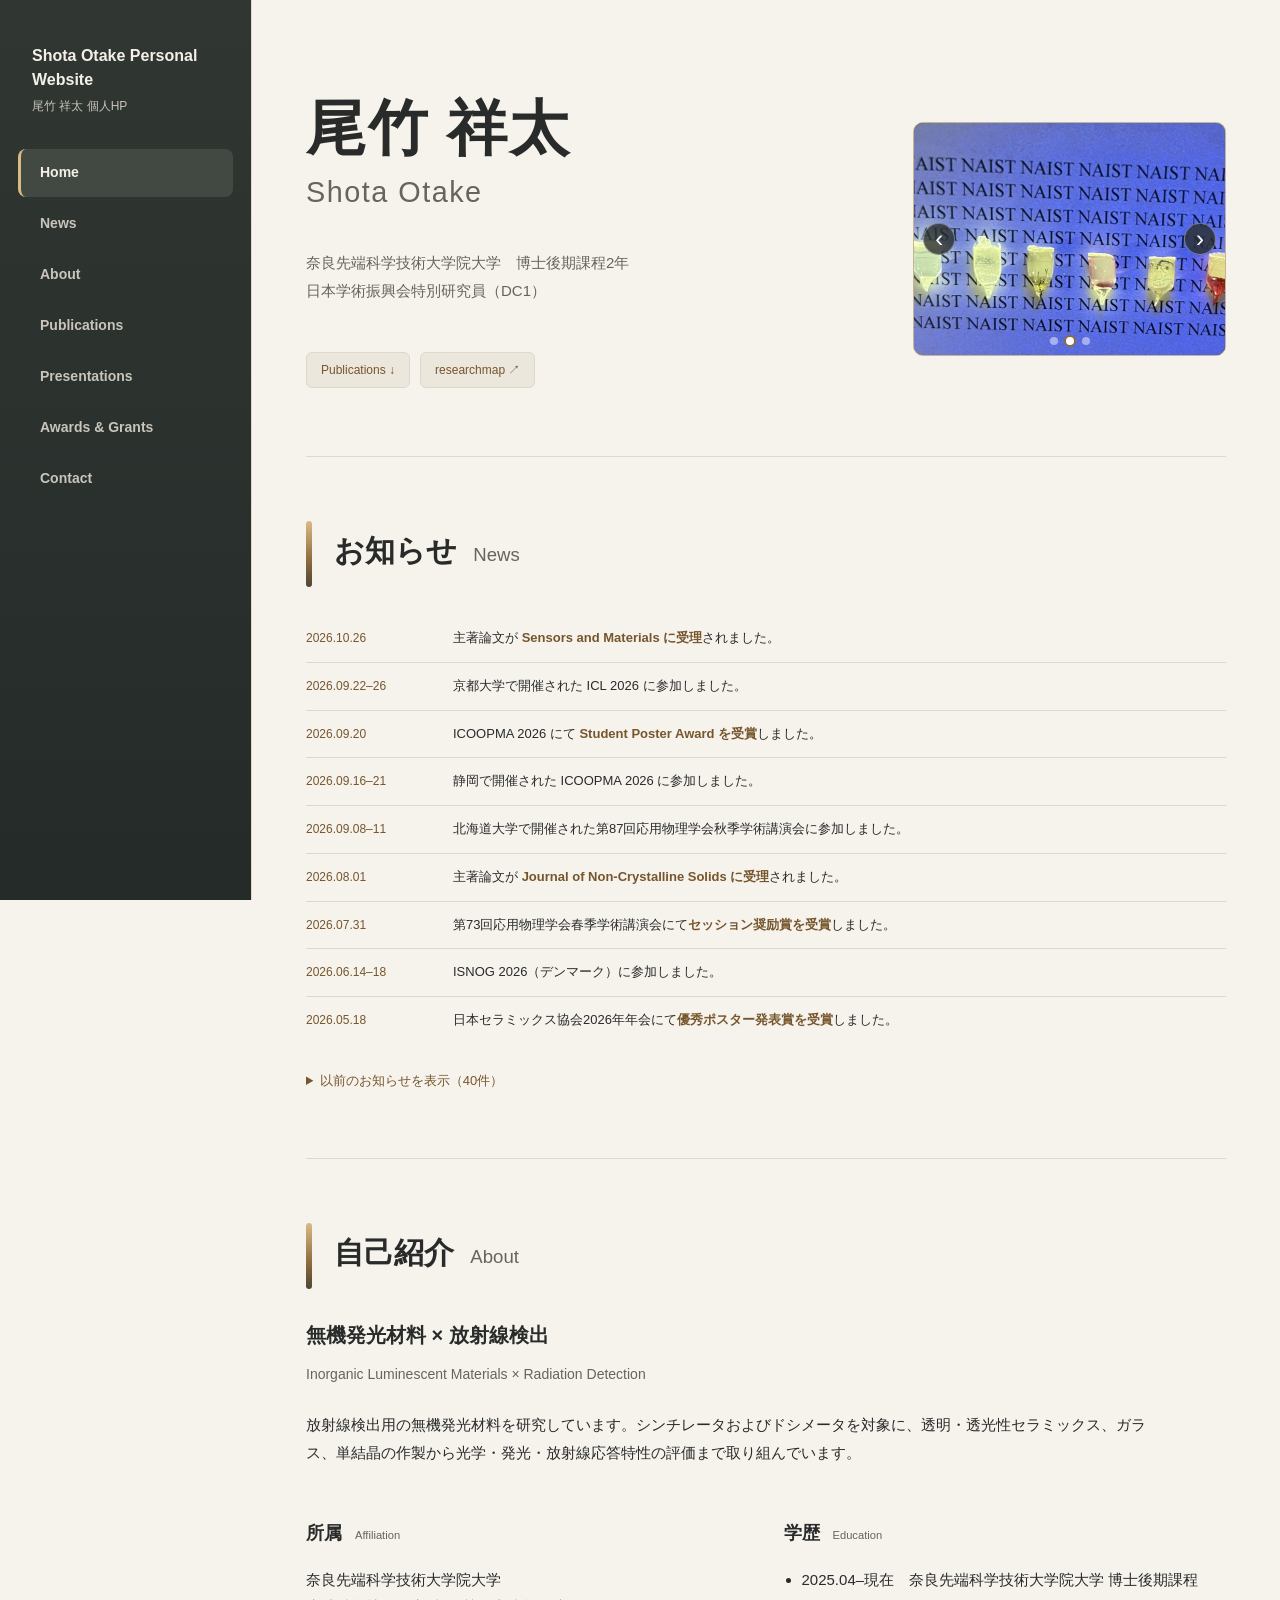
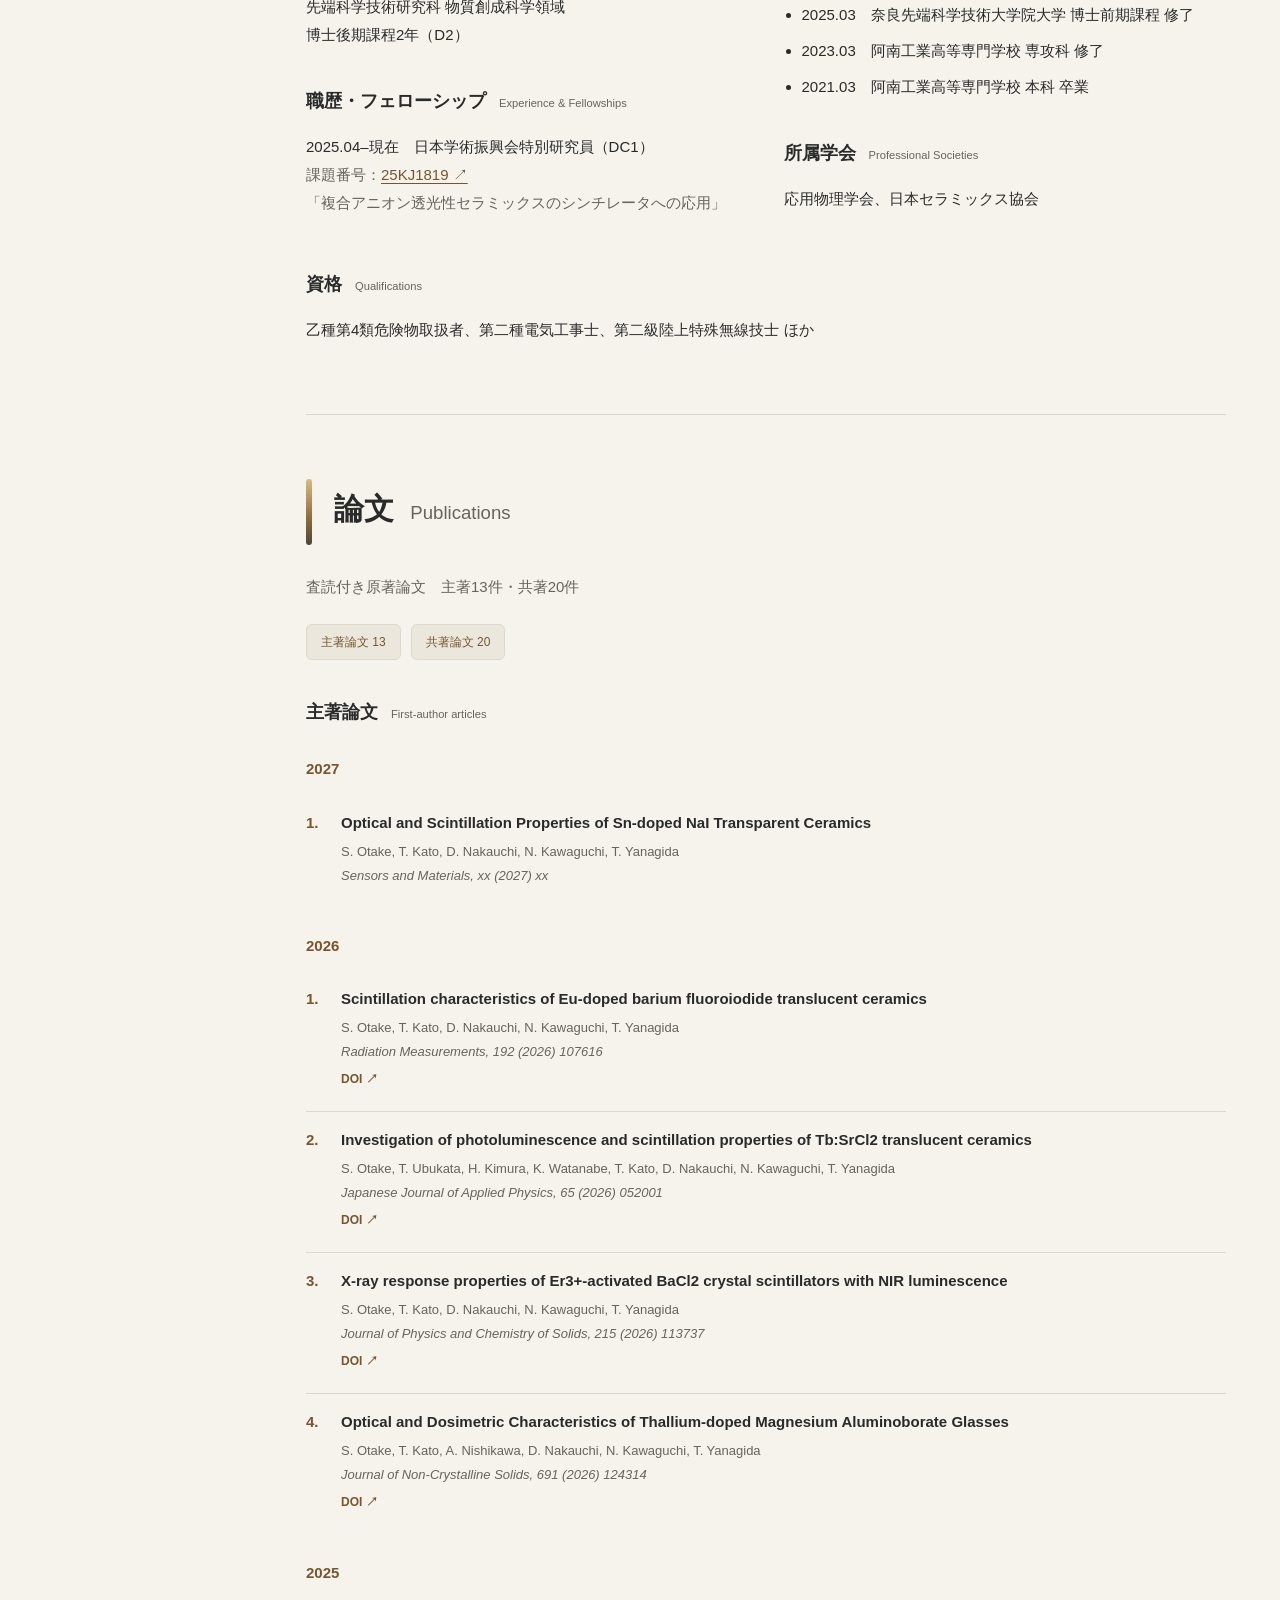
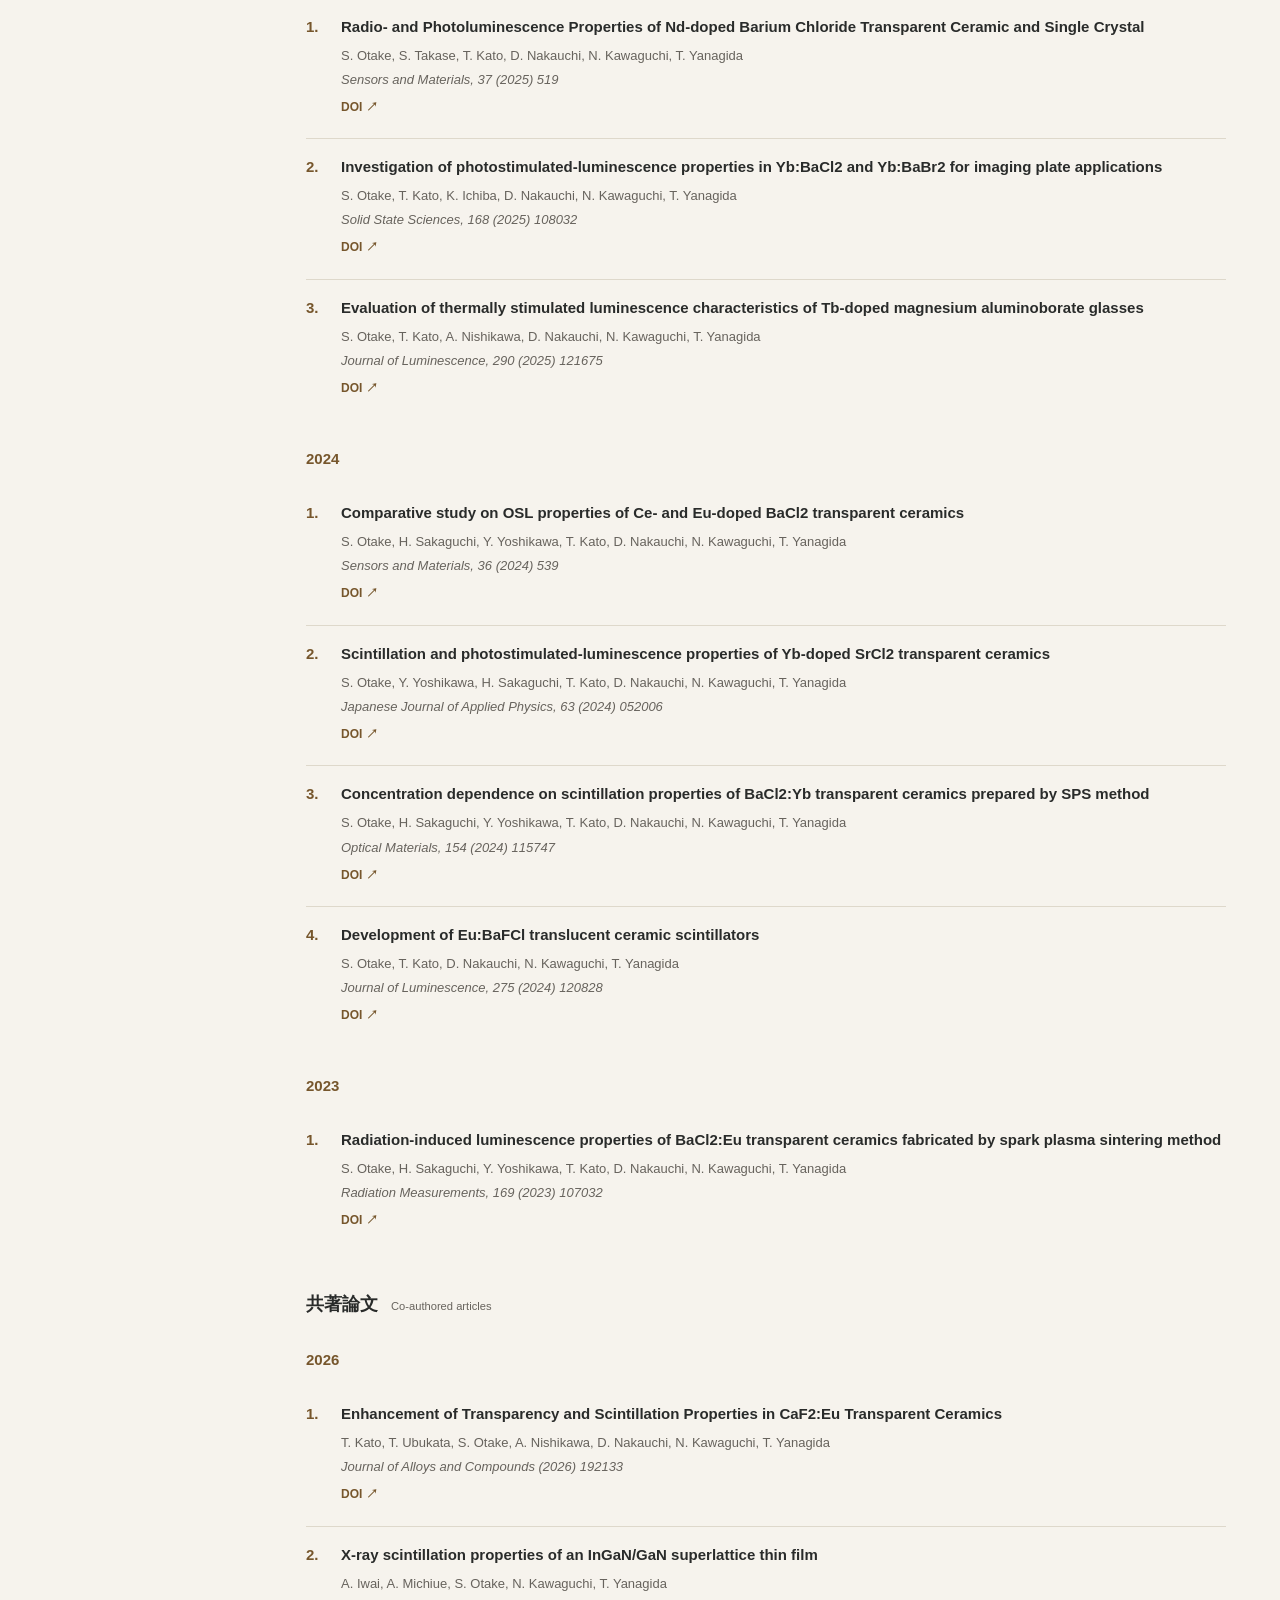
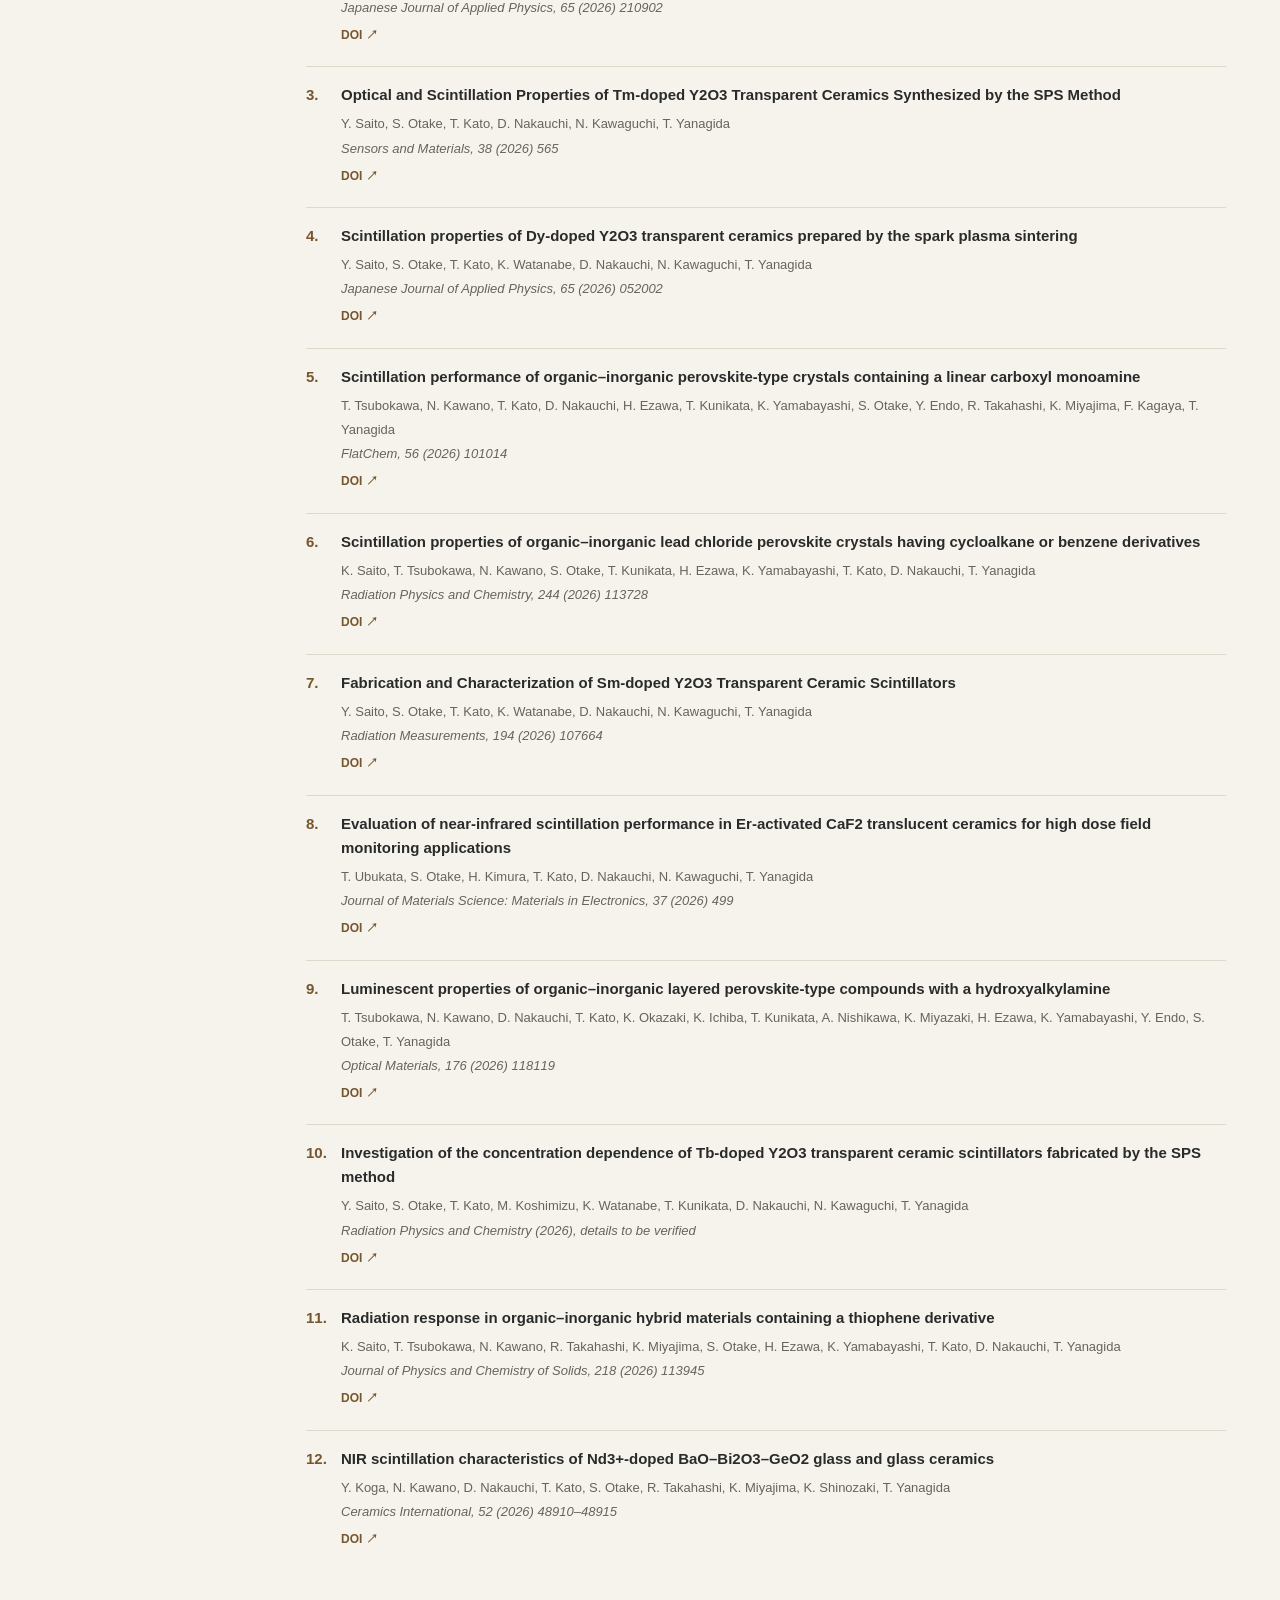
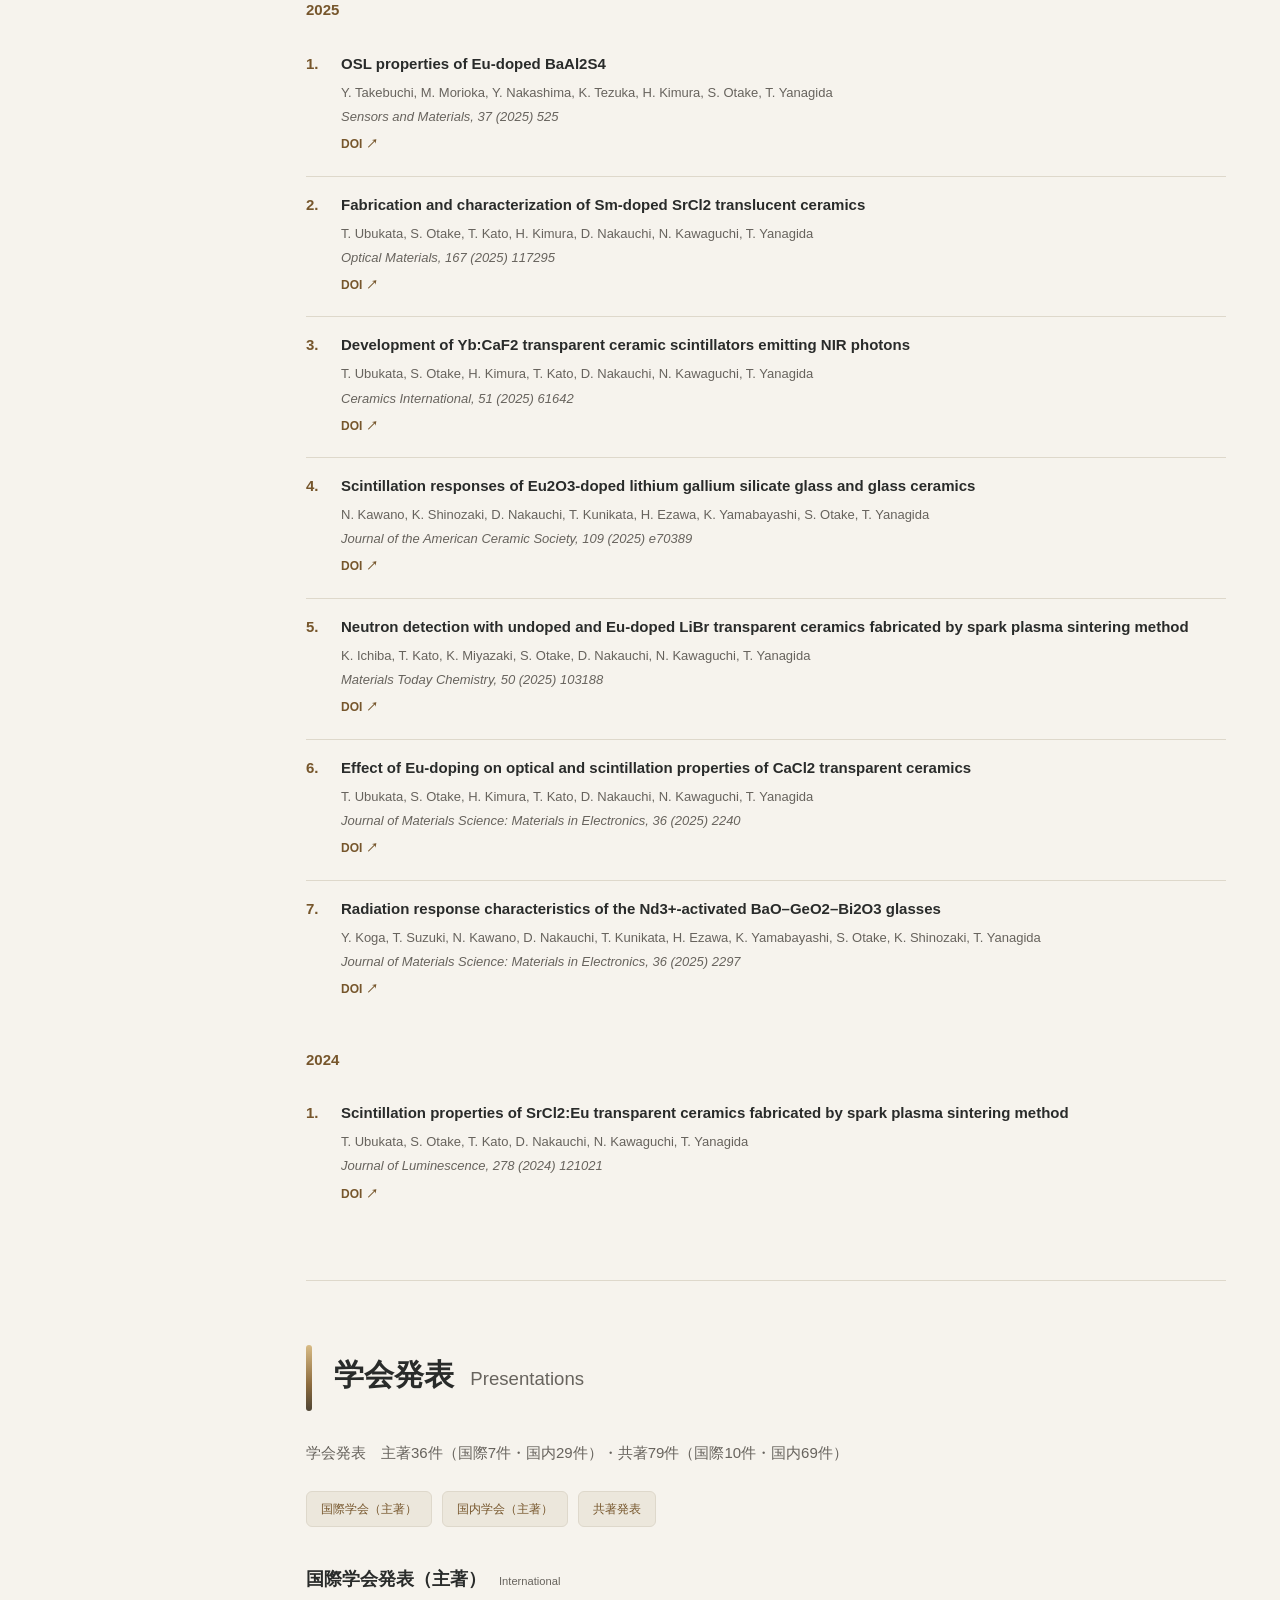
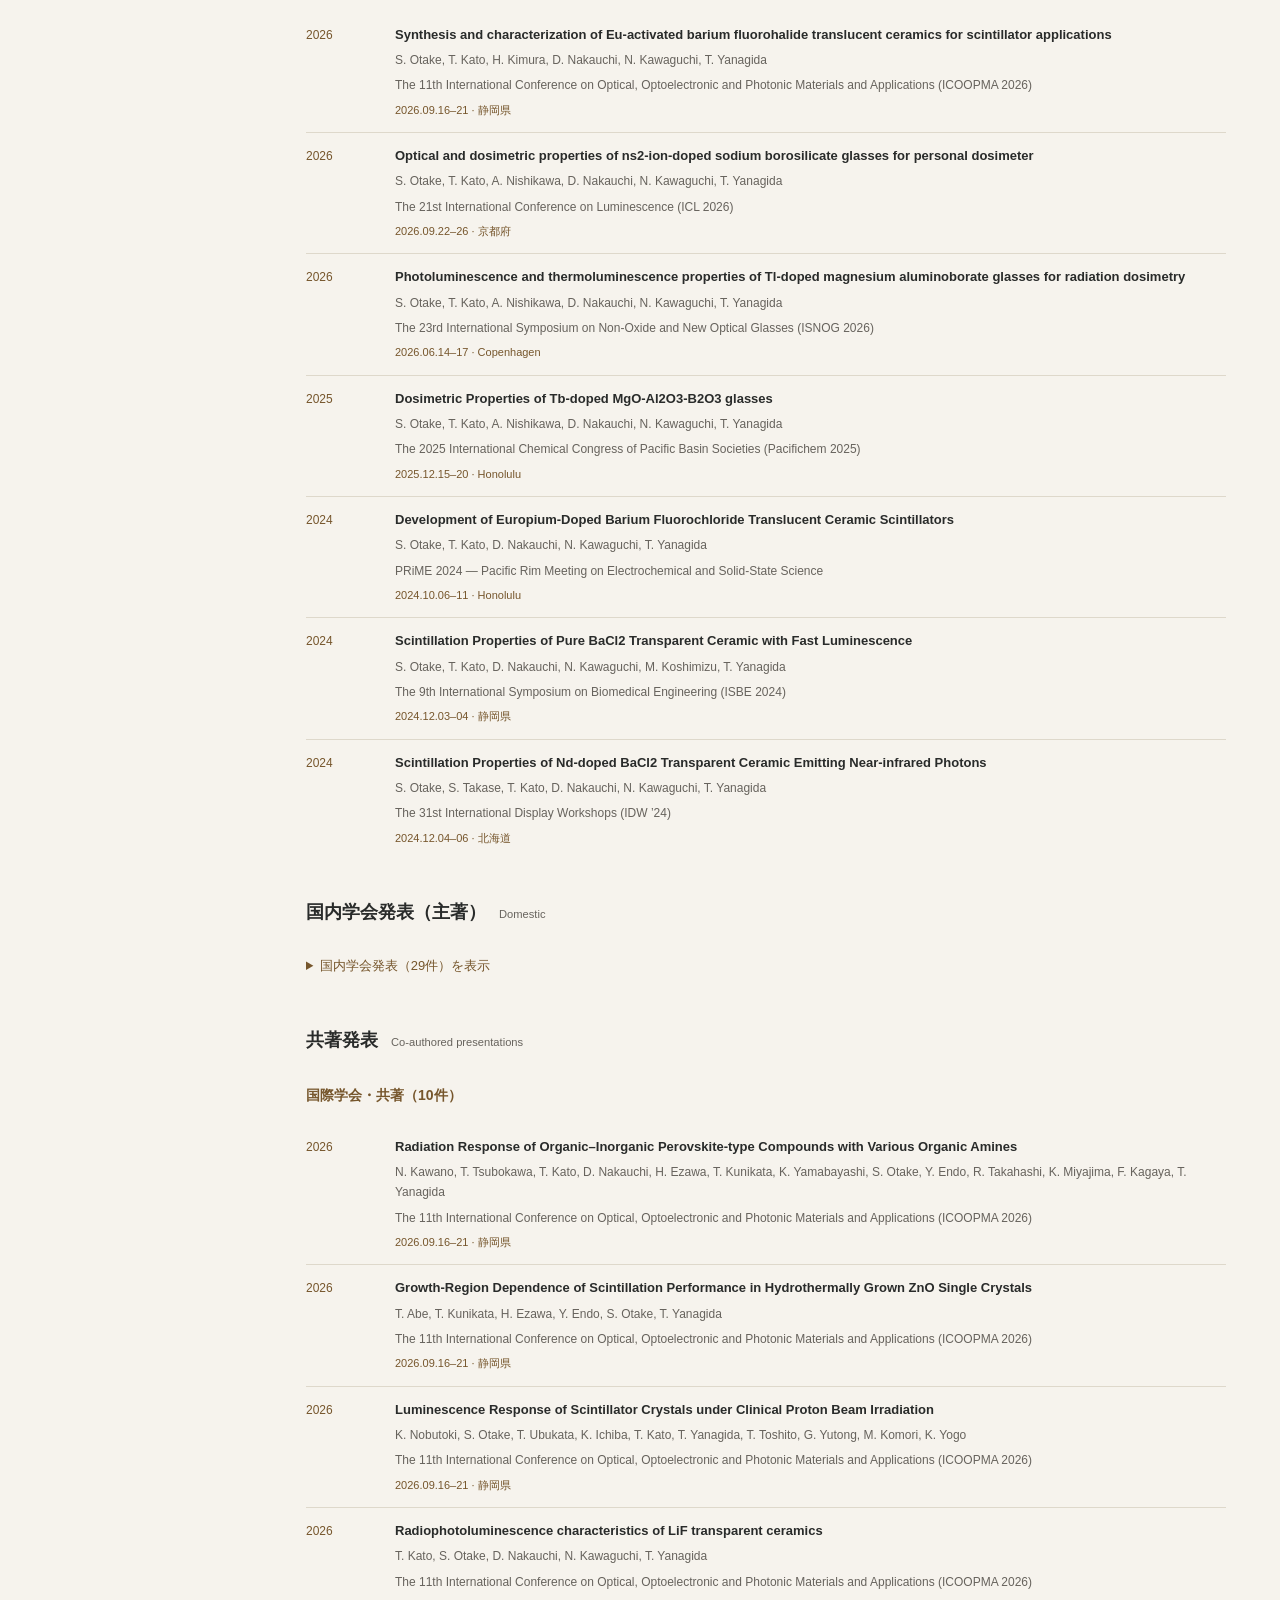
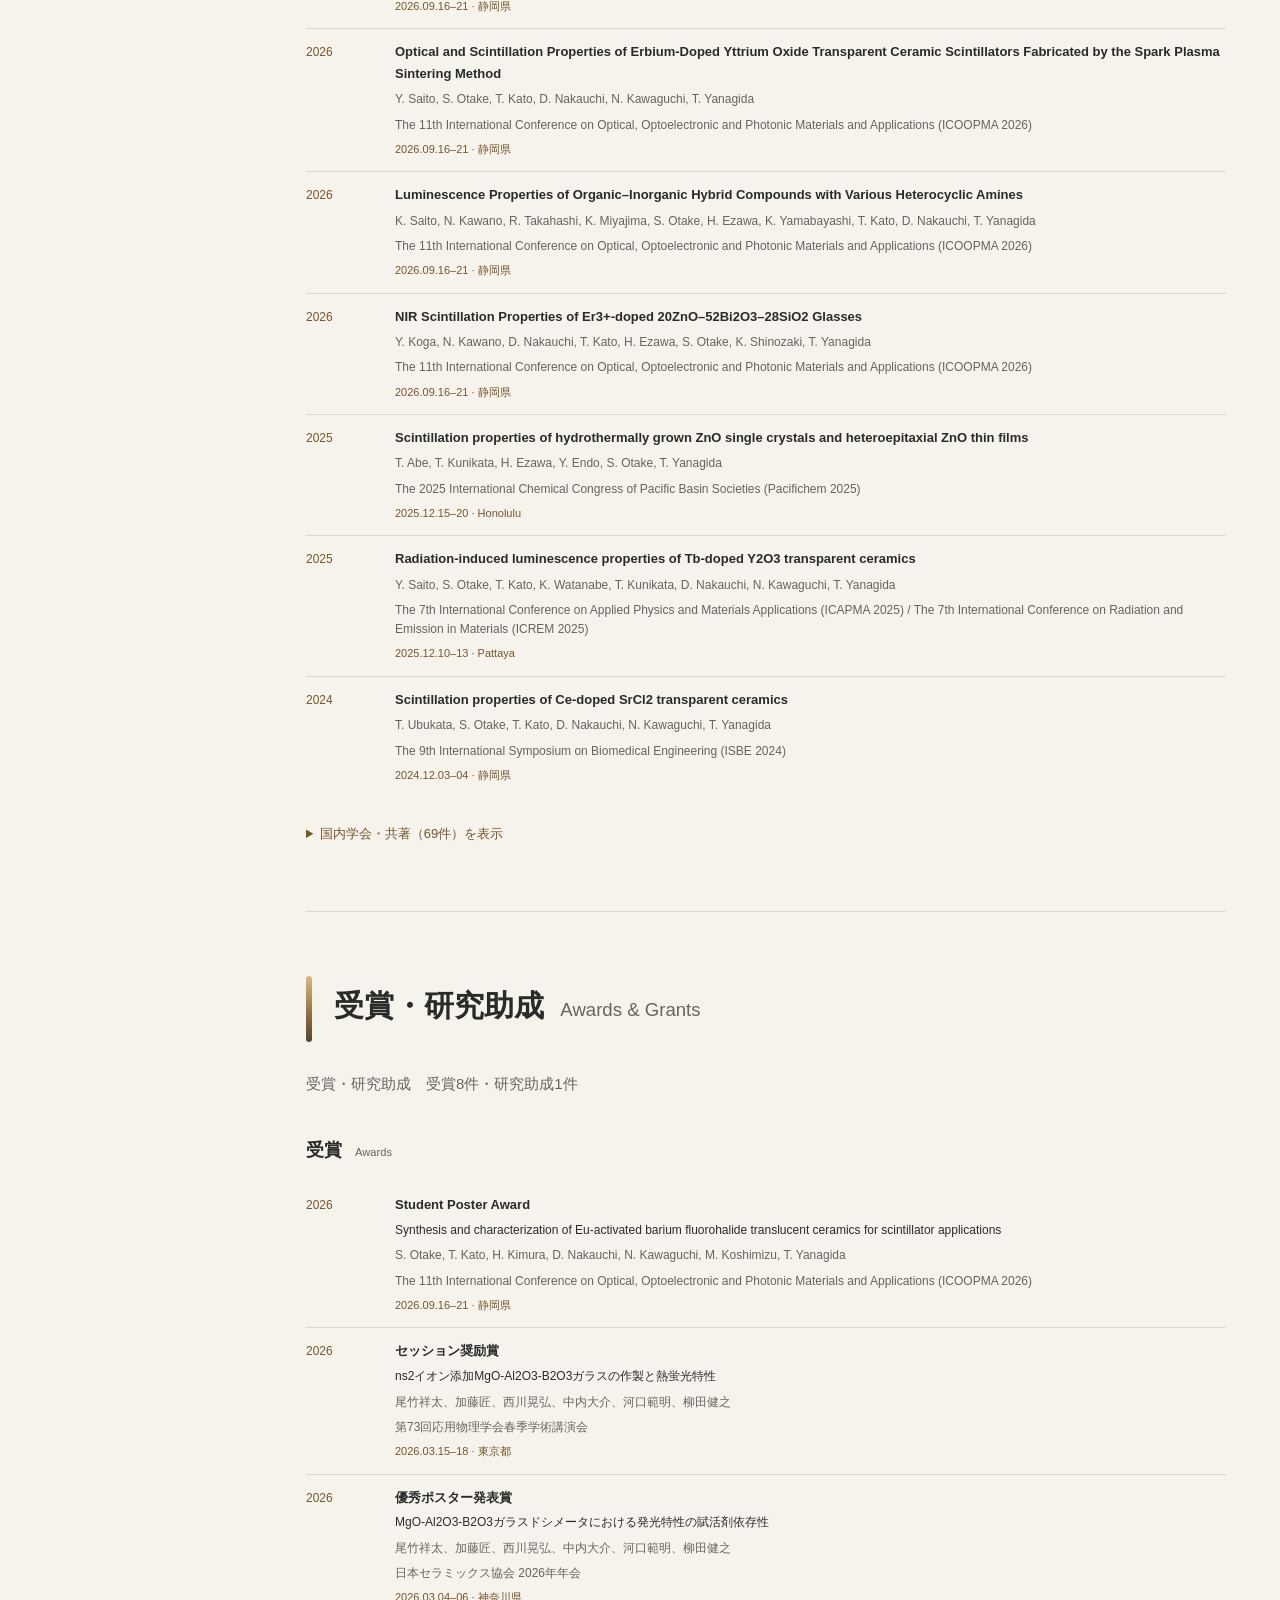
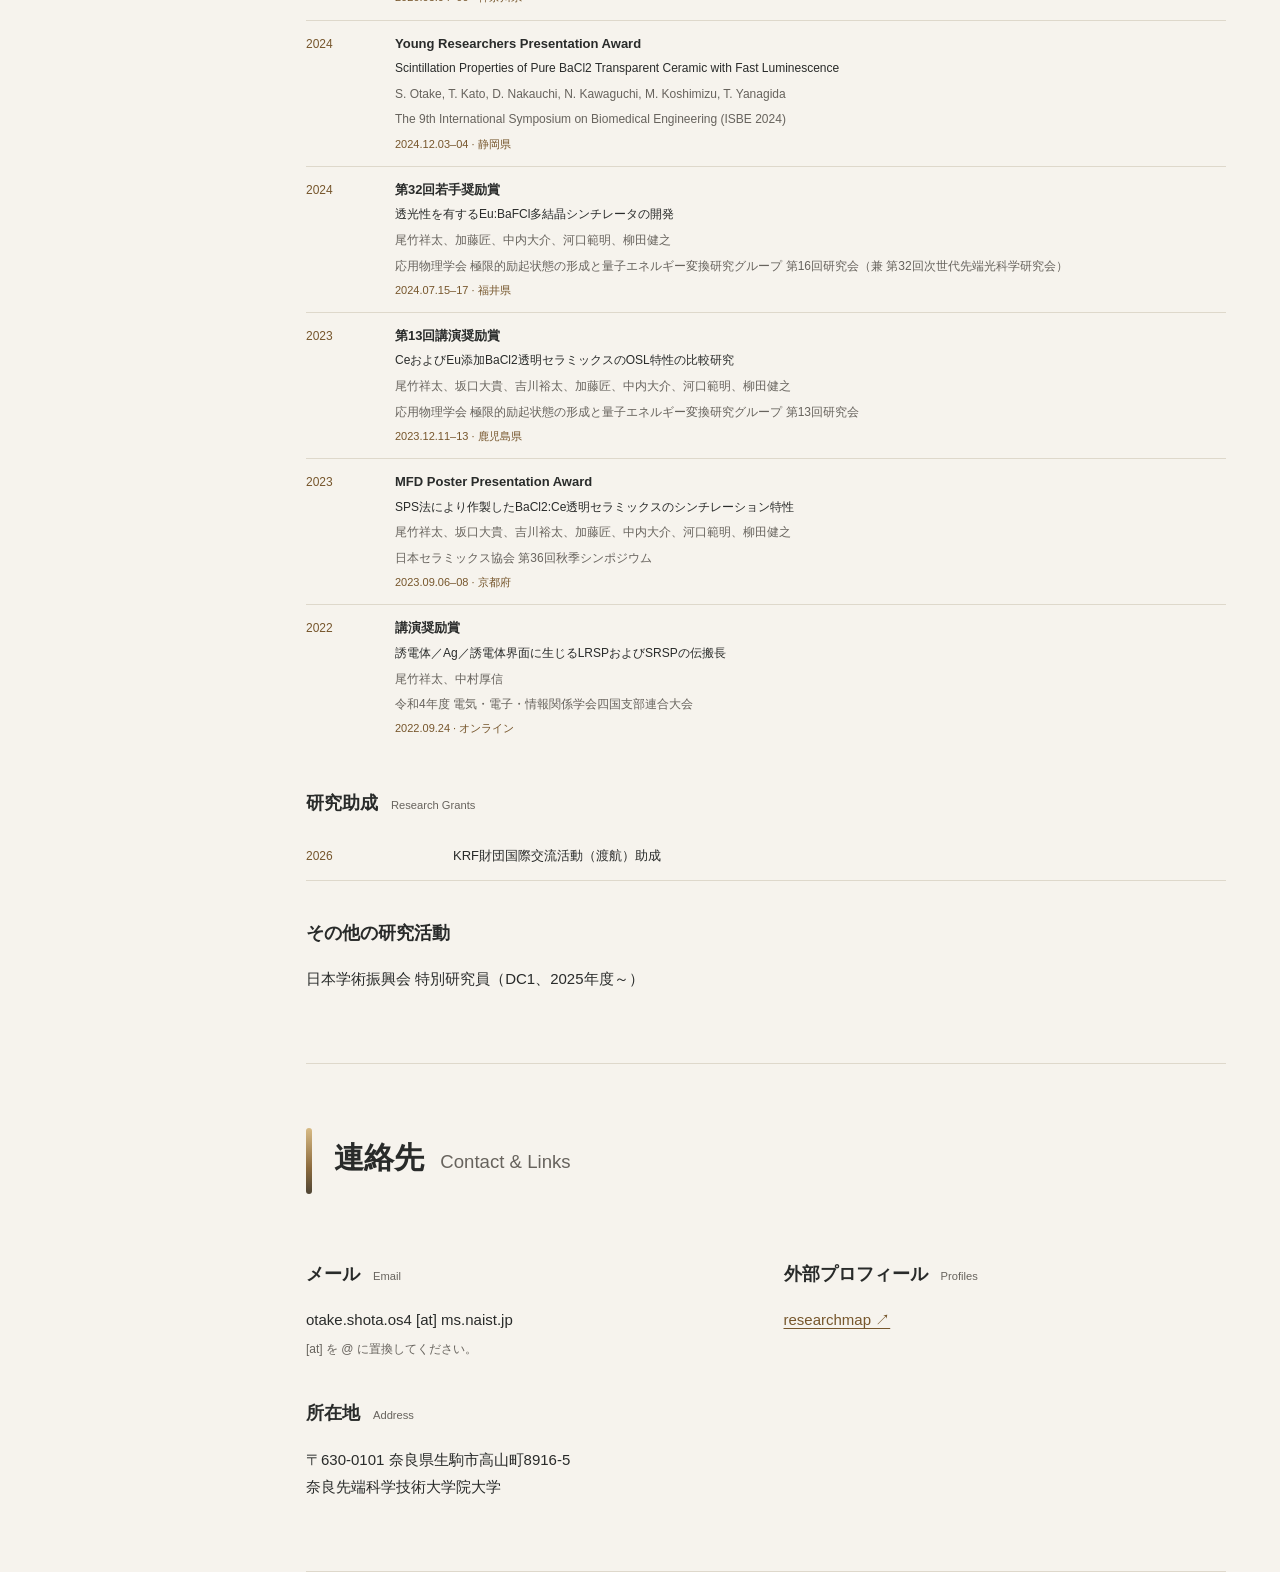
==== commit 018cfdea: "Add files via upload" ====
--- a/index.html
+++ b/index.html
@@ -255,7 +255,7 @@
                   2025.04–現在　奈良先端科学技術大学院大学 博士後期課程
                 </li>
                 <li>
-                  2025.03　同大学 博士前期課程 修了
+                  2025.03　奈良先端科学技術大学院大学 博士前期課程 修了
                 </li>
                 <li>
                   2023.03　阿南工業高等専門学校 専攻科 修了
